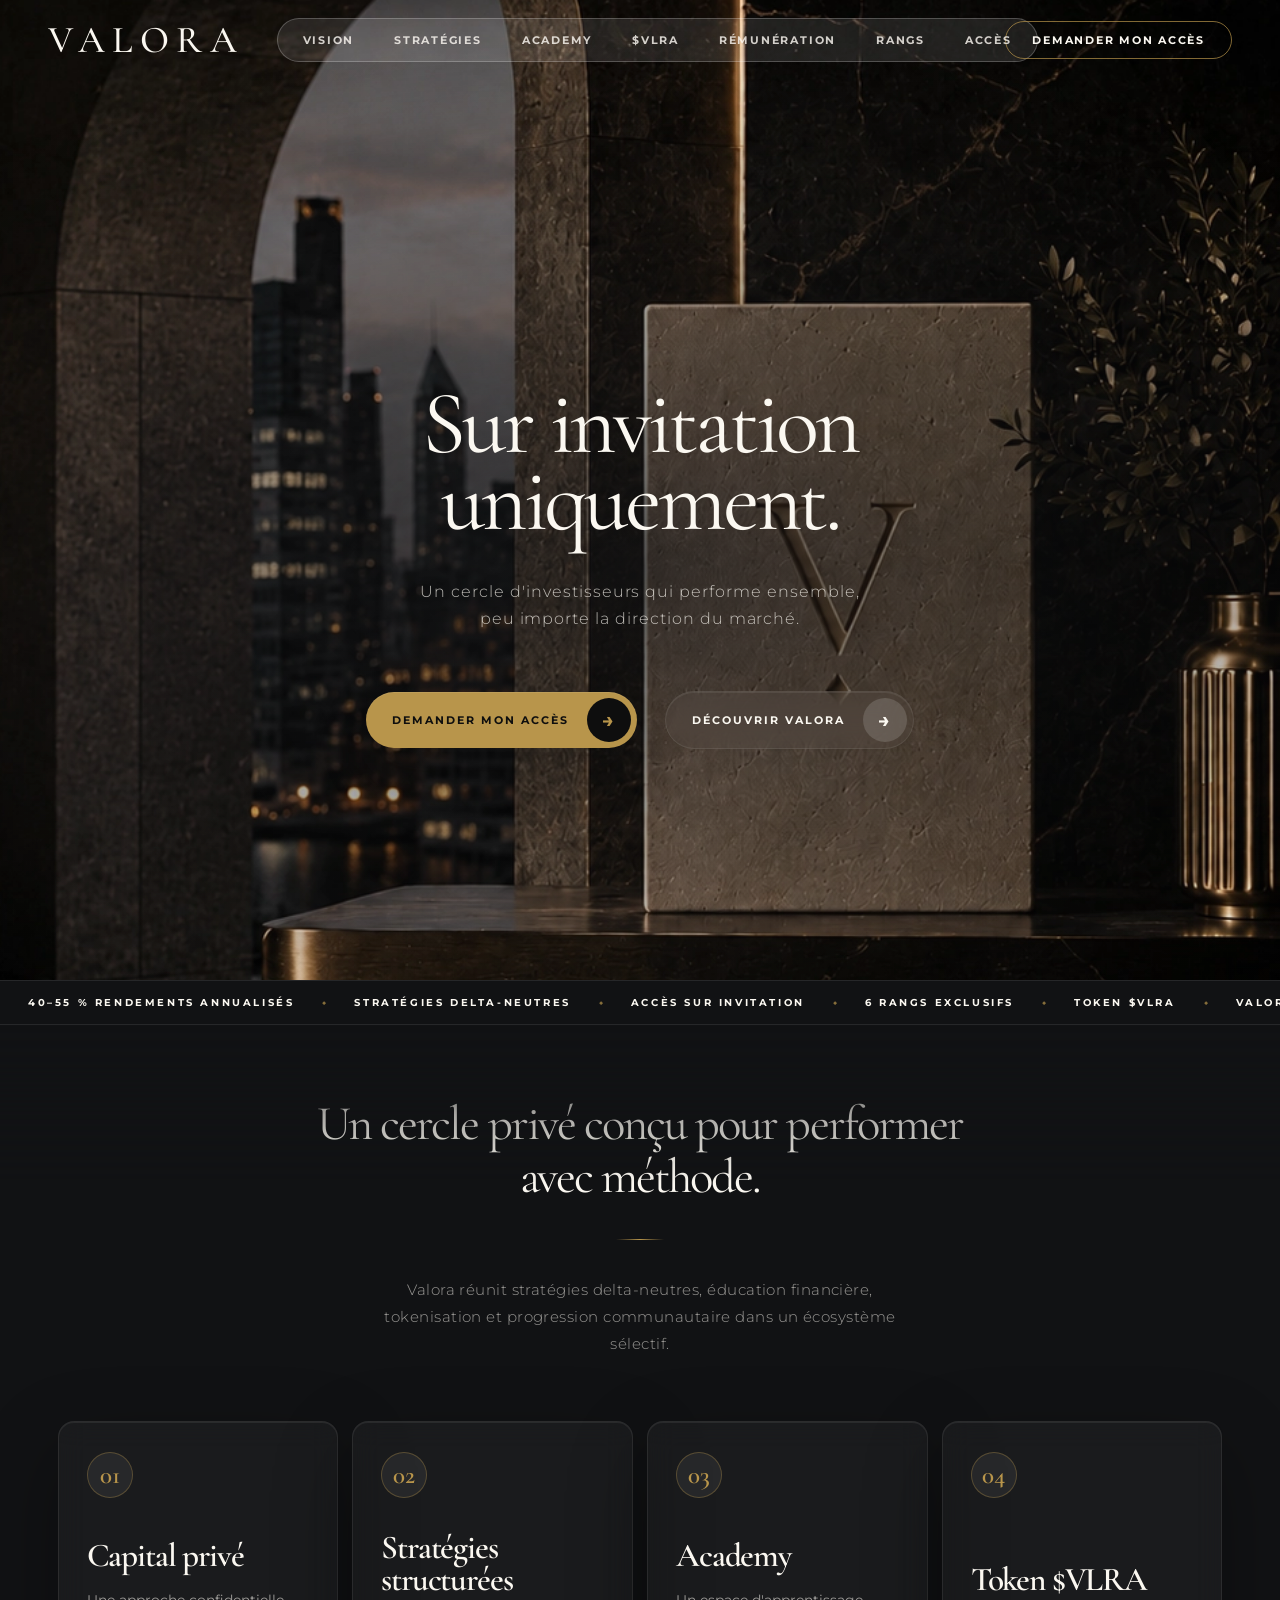
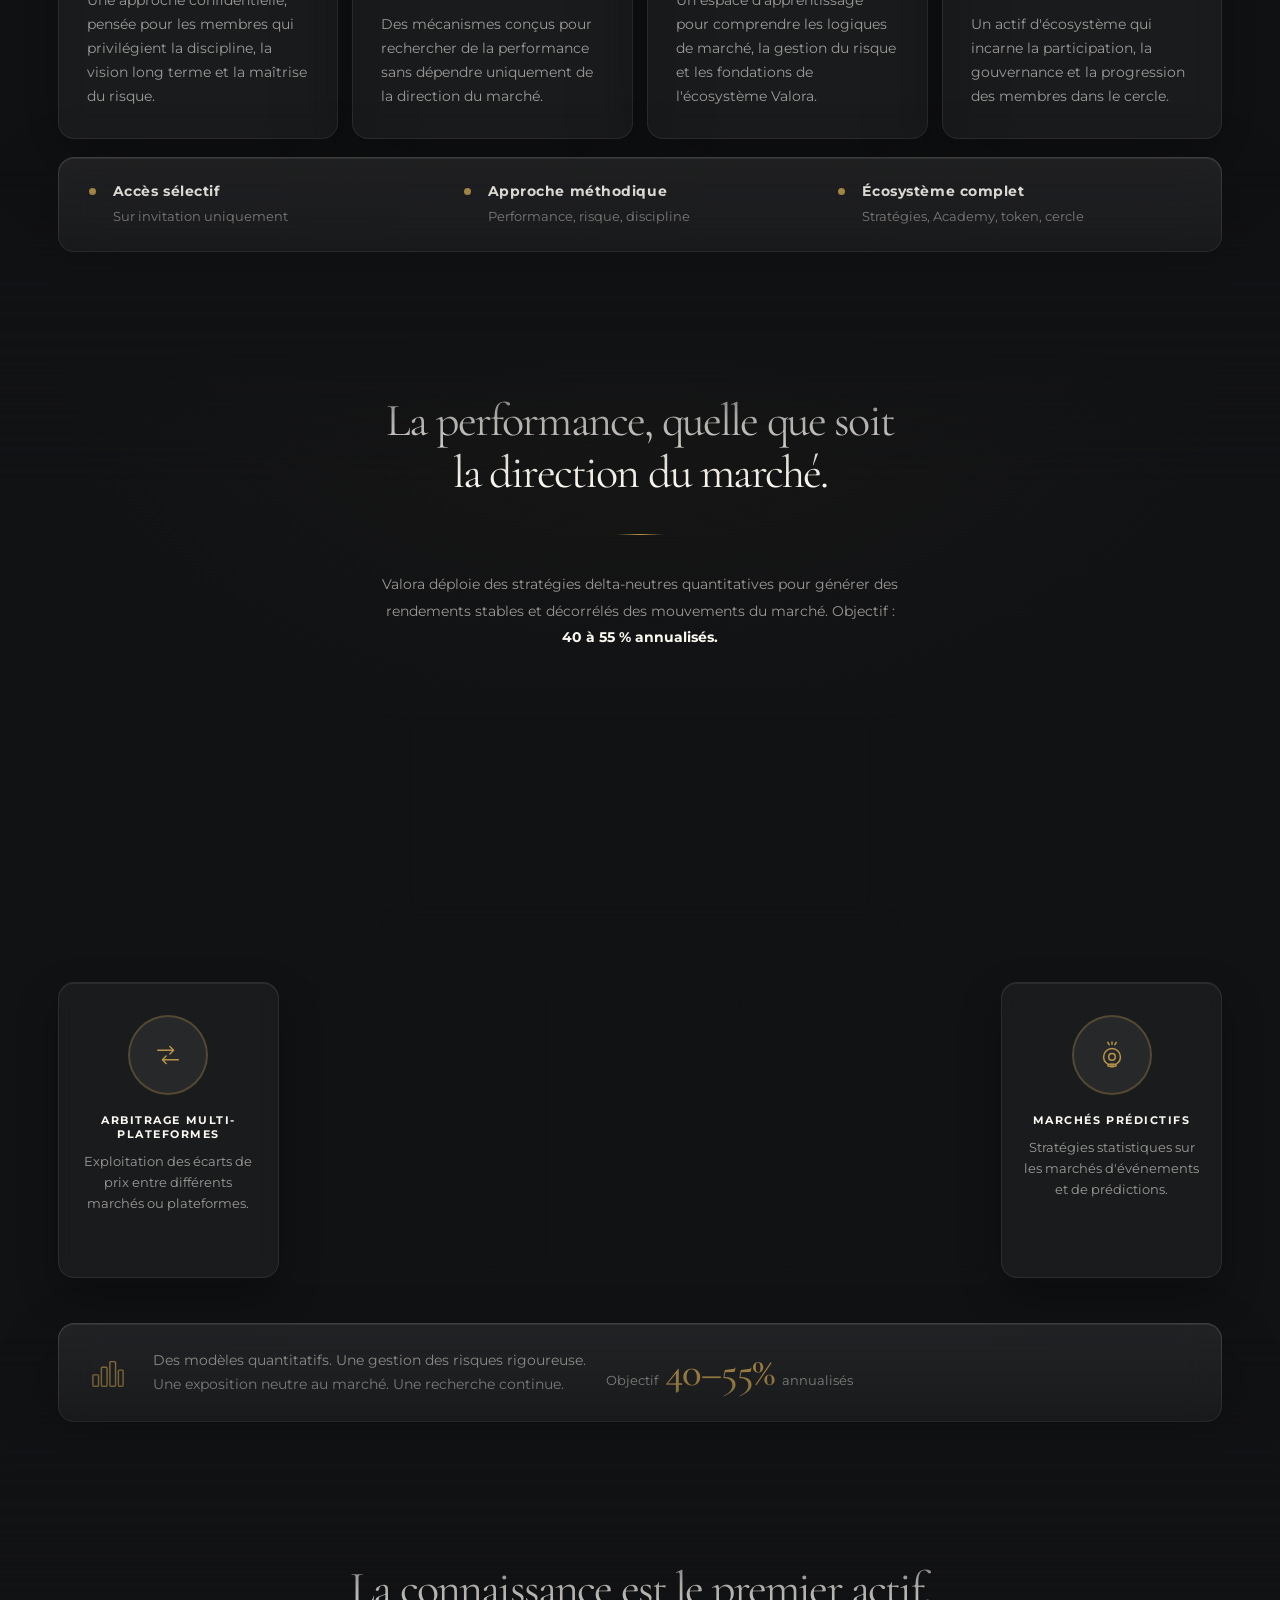
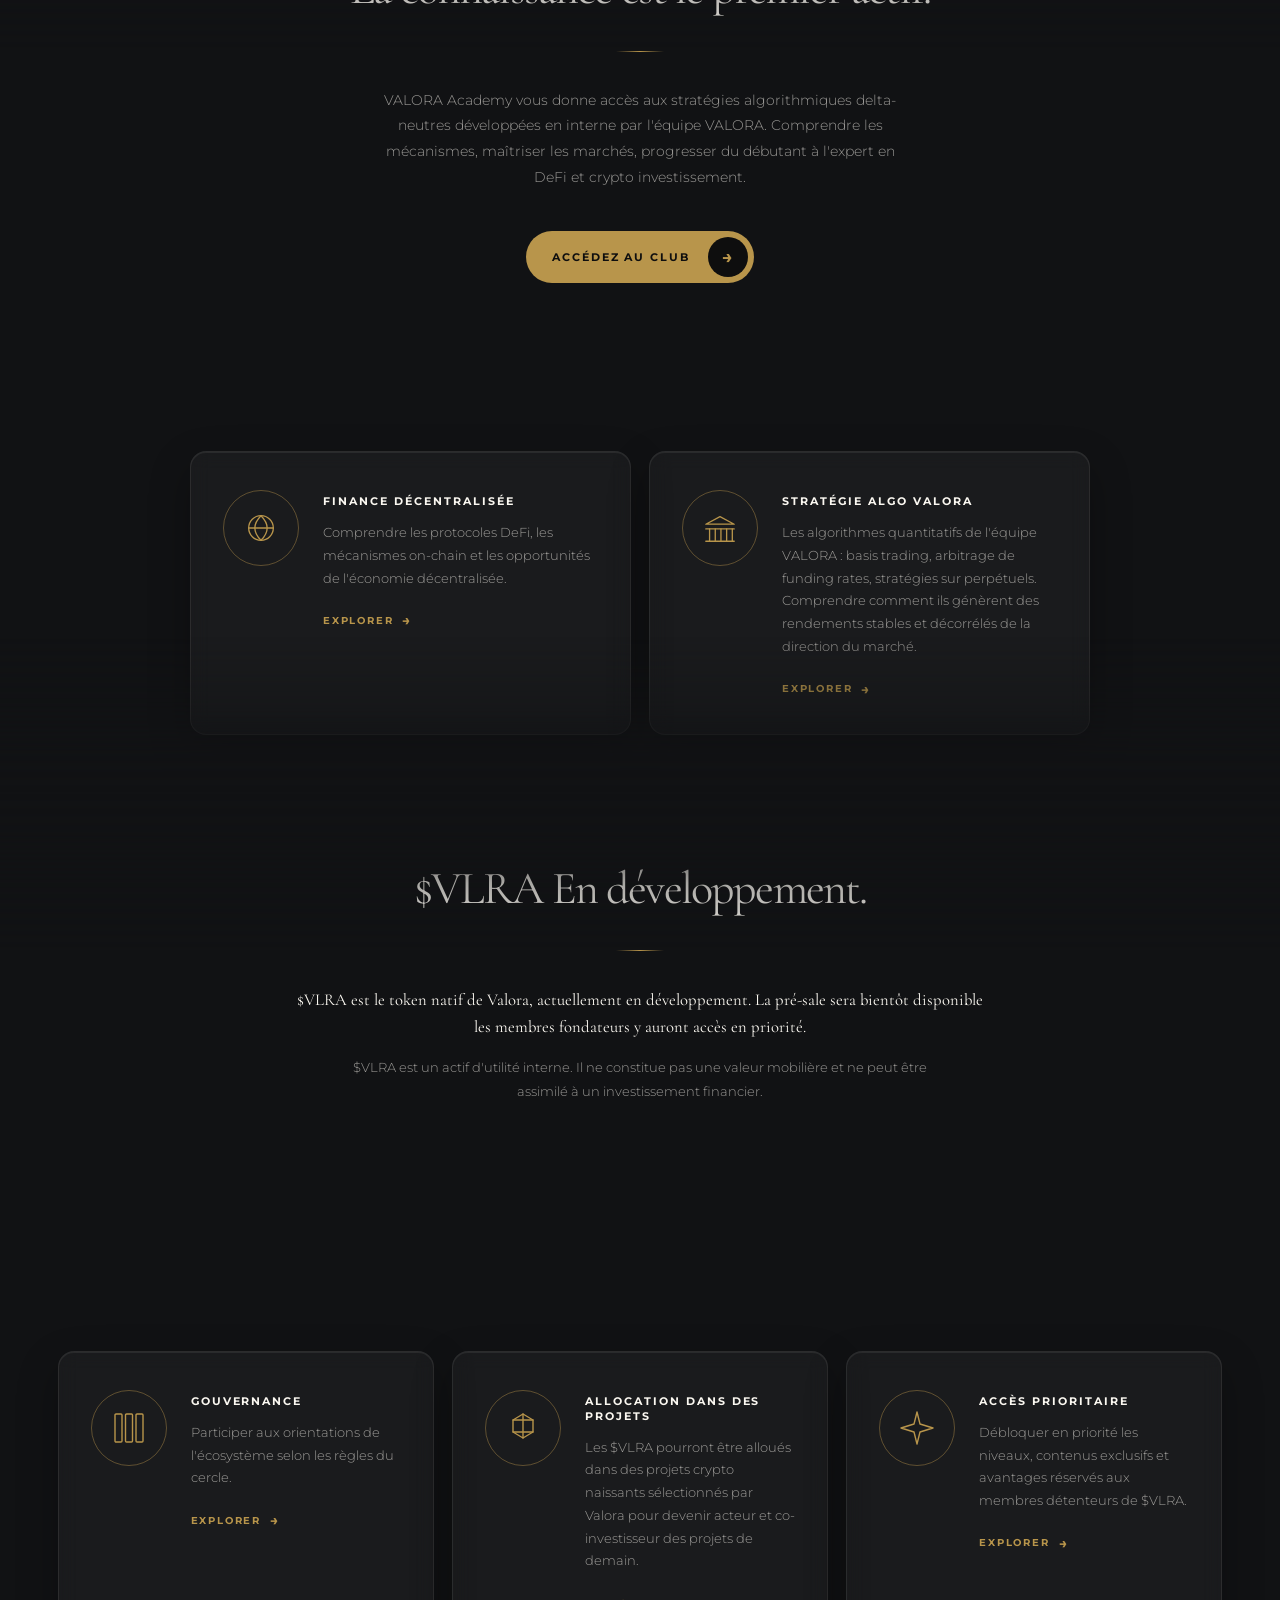
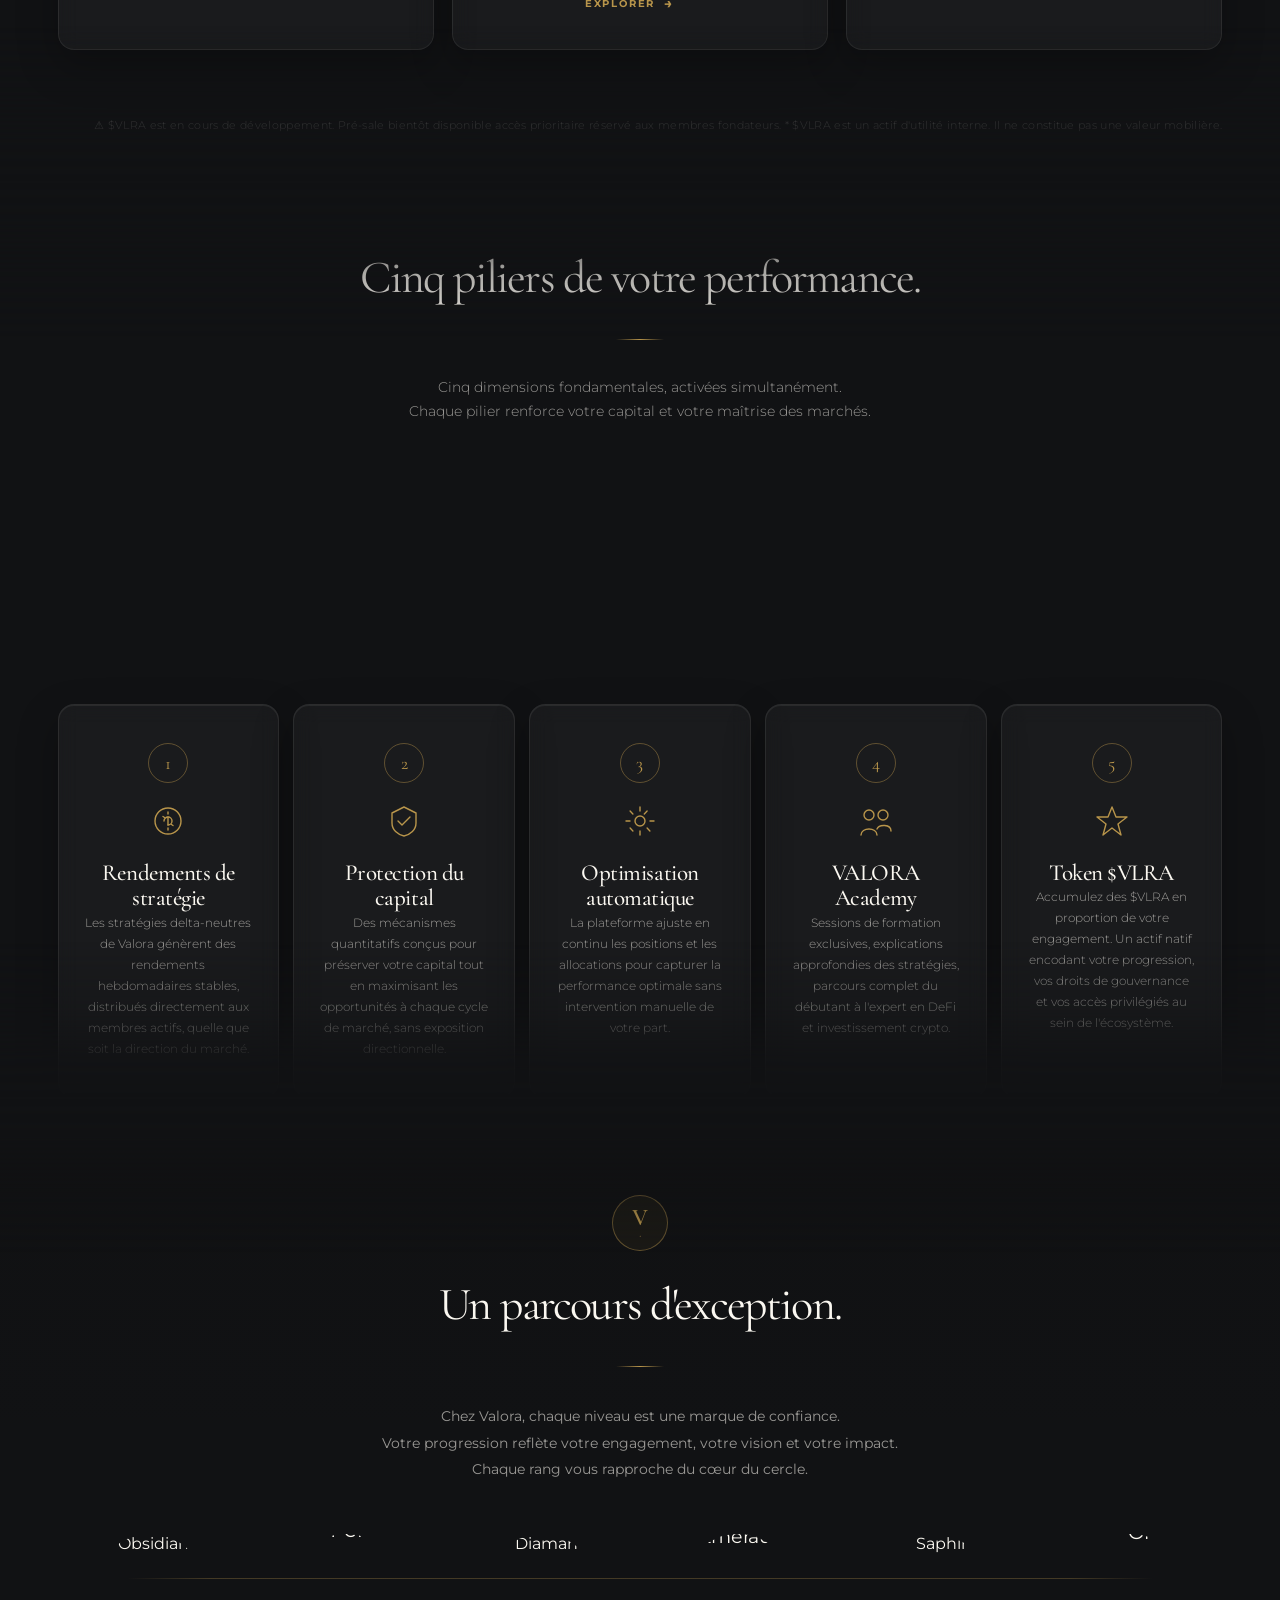
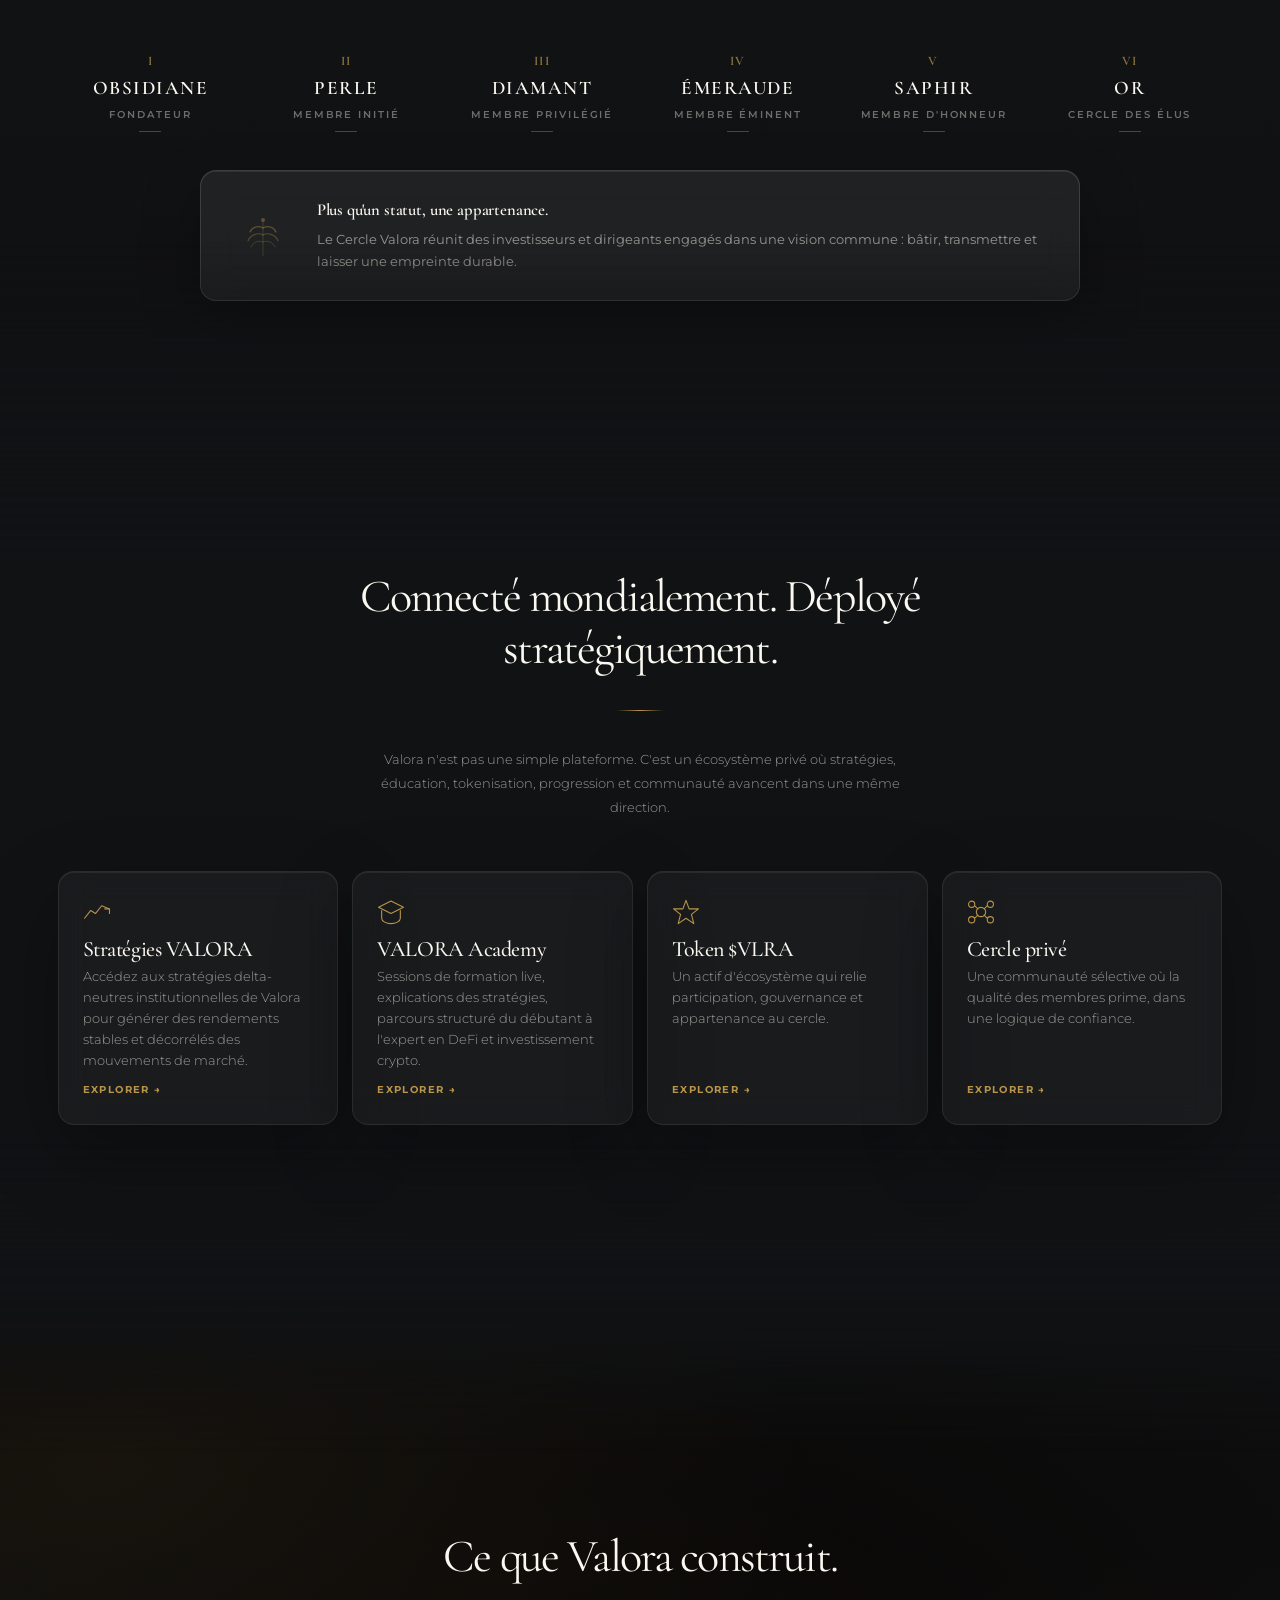
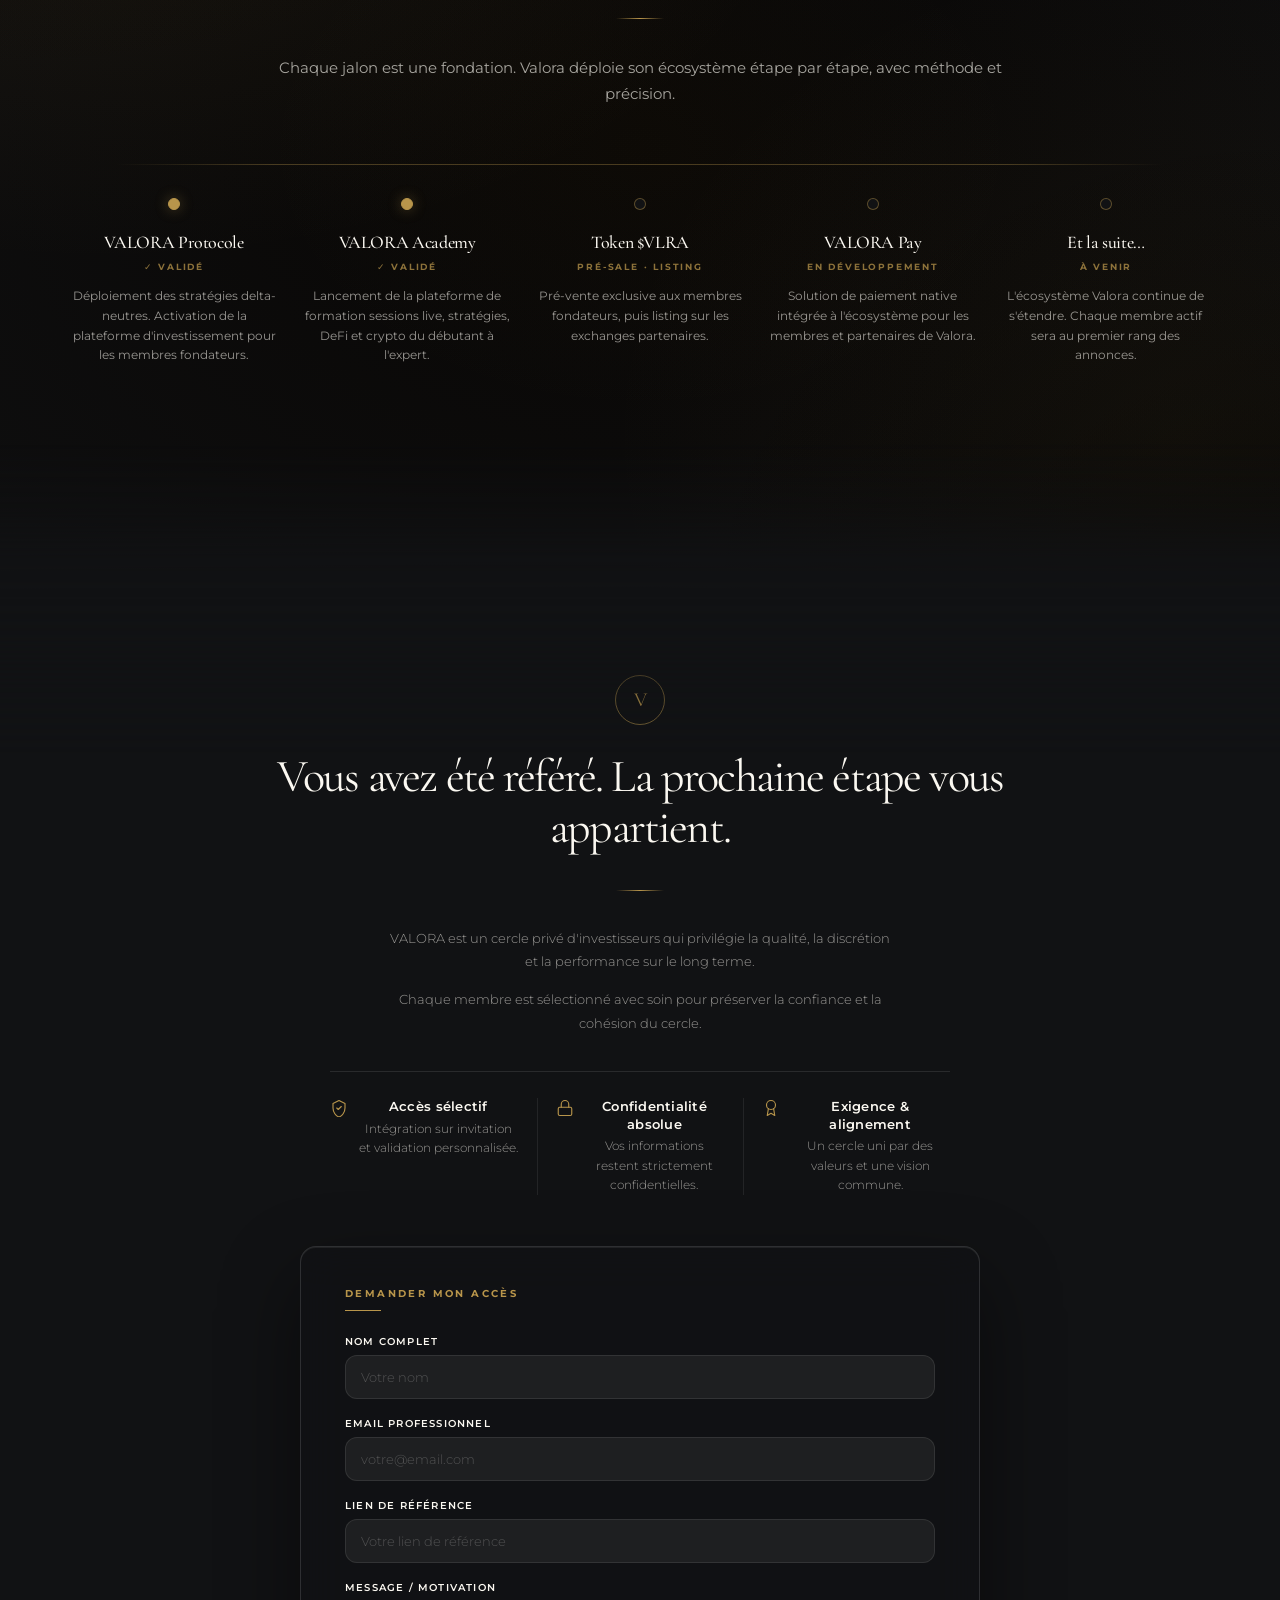
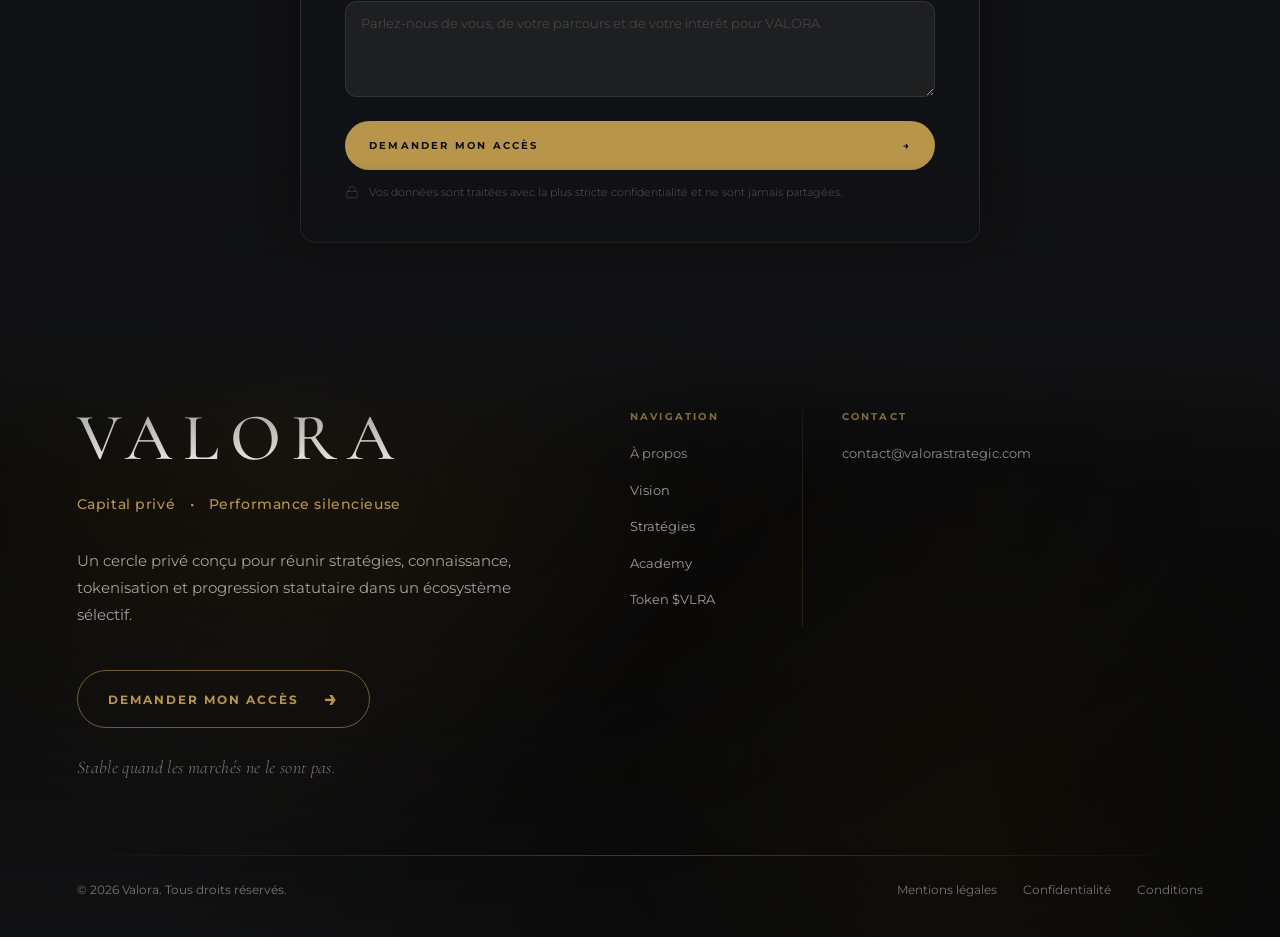
==== index.html @ c750b849 "fix: gems taille uniforme — scale par pierre + clip circulaire - gem-circle : border-radius:50% + ov" ====
<!DOCTYPE html>
<html lang="fr">
<head>
  <meta charset="UTF-8" />
  <meta name="viewport" content="width=device-width, initial-scale=1.0" />
  <title>Valora Capital Privé. Performance Silencieuse.</title>
  <link rel="preconnect" href="https://fonts.googleapis.com" />
  <link rel="preconnect" href="https://fonts.gstatic.com" crossorigin />
  <link href="https://fonts.googleapis.com/css2?family=Cormorant+Garamond:ital,wght@0,300;0,400;0,500;0,600;1,300;1,400;1,500&family=Montserrat:wght@300;400;500;600;700&display=swap" rel="stylesheet" />
  <style>
    :root {
      --hero-bg: url("./Hero.webp");
      --footer-bg: url("./Footer.webp");

      --cream: #f5f0e8;
      --cream-light: #fbf8f1;
      --black: #0e0e0e;
      --ink: #171717;
      --muted: #5f5a52;
      --muted-light: rgba(251, 248, 241, 0.62);
      --muted-soft: rgba(251, 248, 241, 0.44);
      --gold: #b8954b;
      --gold-light: rgba(184, 149, 75, 0.22);
      --gold-border: rgba(184, 149, 75, 0.26);
      --border: rgba(14, 14, 14, 0.12);

      --dark-bg: #111214;
      --dark-surface: rgba(255, 255, 255, 0.045);
      --dark-surface-hover: rgba(255, 255, 255, 0.075);
      --dark-border: rgba(255, 255, 255, 0.09);
      --dark-border-hover: rgba(184, 149, 75, 0.32);
      --dark-text: #fbf8f1;
      --dark-muted: rgba(251, 248, 241, 0.58);
      --dark-muted-soft: rgba(251, 248, 241, 0.36);

      --glass-1-bg:     rgba(255, 255, 255, 0.04);
      --glass-1-border: rgba(255, 255, 255, 0.08);
      --glass-2-bg:     rgba(255, 255, 255, 0.07);
      --glass-2-border: rgba(255, 255, 255, 0.13);
      --glass-3-bg:     rgba(255, 255, 255, 0.11);
      --glass-3-border: rgba(255, 255, 255, 0.18);
      --glass-inset:    inset 0 1px 0 rgba(255, 255, 255, 0.07);

      --radius: 16px;
    }

    * {
      box-sizing: border-box;
    }

    html {
      scroll-behavior: smooth;
    }

    body {
      margin: 0;
      font-family: "Montserrat", system-ui, -apple-system, BlinkMacSystemFont, sans-serif;
      background: var(--dark-bg);
      color: var(--dark-text);
      -webkit-font-smoothing: antialiased;
      -moz-osx-font-smoothing: grayscale;
    }

    h1, h2, h3 {
      font-family: "Cormorant Garamond", "Times New Roman", serif;
    }

    .s-bridge {
      display: none;
    }

    /* Séparateur subtil entre sections claires */
    .valora-overview,
    .valora-delta,
    .valora-academy,
    .valora-token,
    .valora-compensation,
    .valora-ecosystem {
      box-shadow: none;
    }

    .valora-hero {
      position: relative;
      min-height: 100svh;
      overflow: hidden;
      background: var(--dark-bg);
      isolation: isolate;
      --parallax-y: 0px;
    }

    .valora-hero::before {
      content: "";
      position: absolute;
      inset: -15% 0;
      z-index: -2;
      background-image: var(--hero-bg);
      background-size: cover;
      background-position: center right;
      transform: translate3d(0, var(--parallax-y), 0);
      will-change: transform;
    }

    .valora-hero::after {
      content: "";
      position: absolute;
      inset: 0;
      z-index: -1;
      background:
        radial-gradient(ellipse 80% 55% at 50% 58%,
          rgba(17, 18, 20, 0.72) 0%,
          rgba(17, 18, 20, 0.35) 52%,
          transparent 100%
        );
      pointer-events: none;
    }

    /* Header */

    .valora-header {
      height: 80px;
      padding: 0 48px;
      display: grid;
      grid-template-columns: 1fr auto 1fr;
      align-items: center;
      gap: 32px;
      background: rgba(17, 18, 20, 0.88);
      border-bottom: 1px solid rgba(255, 255, 255, 0.07);
      backdrop-filter: blur(24px);
      -webkit-backdrop-filter: blur(24px);
      position: sticky;
      top: 0;
      z-index: 100;
      transition:
        background 0.38s ease,
        border-color 0.38s ease,
        backdrop-filter 0.38s ease;
    }

    .valora-header.nav-transparent {
      background: transparent;
      border-bottom-color: transparent;
      backdrop-filter: none;
      -webkit-backdrop-filter: none;
    }

    .valora-header.nav-transparent .brand-logo {
      color: var(--cream-light);
    }

    .valora-header.nav-transparent .main-nav {
      background: rgba(255, 255, 255, 0.10);
      border-color: rgba(255, 255, 255, 0.22);
    }

    .valora-header.nav-transparent .nav-contact {
      color: var(--cream-light);
      border-color: rgba(184, 149, 75, 0.70);
    }

    .brand-left {
      display: flex;
      align-items: center;
      justify-self: start;
    }

    .brand-logo {
      font-family: "Cormorant Garamond", "Times New Roman", serif;
      font-size: 38px;
      line-height: 1;
      letter-spacing: 0.20em;
      font-weight: 500;
      color: var(--dark-text);
      text-decoration: none;
    }

    .brand-separator {
      width: 1px;
      height: 36px;
      background: rgba(184, 149, 75, 0.38);
    }

    .brand-signature {
      margin: 0;
      color: var(--gold);
      font-size: 13px;
      font-weight: 500;
      letter-spacing: 0.02em;
      white-space: nowrap;
    }

    .brand-signature span {
      margin: 0 7px;
    }

    /* Pill nav with sliding indicator */
    .main-nav {
      position: relative;
      display: flex;
      align-items: center;
      justify-content: center;
      border: 1.5px solid rgba(255, 255, 255, 0.10);
      border-radius: 999px;
      padding: 5px;
      background: rgba(255, 255, 255, 0.06);
    }

    .nav-slider {
      position: absolute;
      top: 5px;
      bottom: 5px;
      border-radius: 999px;
      background: rgba(255, 255, 255, 0.12);
      pointer-events: none;
      opacity: 0;
      z-index: 0;
      transition:
        left 0.30s cubic-bezier(0.22, 0.6, 0.36, 1),
        width 0.30s cubic-bezier(0.22, 0.6, 0.36, 1),
        opacity 0.18s ease;
    }

    .main-nav a {
      position: relative;
      z-index: 1;
      color: rgba(251, 248, 241, 0.82);
      text-decoration: none;
      font-size: 11px;
      font-weight: 700;
      text-transform: uppercase;
      letter-spacing: 0.16em;
      white-space: nowrap;
      padding: 9px 20px;
      border-radius: 999px;
    }

    .main-nav a::after {
      display: none;
    }

    /* Contact CTA pill */
    .nav-contact {
      justify-self: end;
      position: relative;
      display: inline-flex;
      align-items: center;
      color: var(--dark-text);
      text-decoration: none;
      font-size: 11px;
      font-weight: 700;
      text-transform: uppercase;
      letter-spacing: 0.16em;
      white-space: nowrap;
      padding: 11px 26px;
      border-radius: 999px;
      border: 1.5px solid rgba(184, 149, 75, 0.52);
      background: transparent;
      overflow: hidden;
      transition: color 0.26s ease, border-color 0.26s ease;
    }

    .nav-contact::before {
      content: "";
      position: absolute;
      inset: 0;
      border-radius: inherit;
      background: var(--gold);
      transform: scaleX(0);
      transform-origin: left center;
      transition: transform 0.28s cubic-bezier(0.22, 0.6, 0.36, 1);
    }

    .nav-contact::after {
      display: none;
    }

    .nav-contact:hover {
      color: var(--black);
      border-color: var(--gold);
    }

    .nav-contact:hover::before {
      transform: scaleX(1);
    }

    .nav-contact span {
      position: relative;
      z-index: 1;
    }

    /* Hero content */

    .hero-inner {
      min-height: 100svh;
      display: flex;
      flex-direction: column;
      align-items: center;
      justify-content: center;
      text-align: center;
      padding: clamp(100px, 10vw, 140px) 6vw 72px;
    }

    .hero-content {
      width: min(820px, 100%);
      display: flex;
      flex-direction: column;
      align-items: center;
      padding-top: 18px;
    }

    .hero-monogram {
      width: 70px;
      height: 70px;
      margin-bottom: 42px;
      display: grid;
      place-items: center;
      border: 1px solid rgba(184, 149, 75, 0.64);
      border-radius: 50%;
      color: var(--gold);
      font-family: "Cormorant Garamond", "Times New Roman", serif;
      font-size: 44px;
      font-weight: 500;
      line-height: 1;
      position: relative;
    }

    .hero-monogram::after {
      content: "";
      position: absolute;
      bottom: -7px;
      width: 6px;
      height: 6px;
      background: var(--gold);
      transform: rotate(45deg);
    }

    .hero-content h1 {
      margin: 0;
      color: var(--cream-light);
      font-family: "Cormorant Garamond", "Times New Roman", serif;
      font-size: clamp(68px, 7vw, 118px);
      line-height: 0.86;
      font-weight: 400;
      letter-spacing: -0.04em;
    }

    .hero-line {
      width: 78px;
      height: 2px;
      margin: 42px auto 34px;
      background: var(--gold);
    }

    .hero-content p {
      margin: clamp(28px, 3vw, 44px) 0 0;
      color: rgba(251, 248, 241, 0.72);
      font-size: clamp(16px, 1.25vw, 20px);
      line-height: 1.72;
      font-weight: 300;
      letter-spacing: 0.06em;
    }

    .hero-actions {
      display: flex;
      align-items: center;
      justify-content: center;
      gap: 28px;
      margin-top: 58px;
    }

    /* ---- Pill buttons avec cercle flèche (style Halo) ---- */
    .btn-primary,
    .btn-secondary {
      display: inline-flex;
      align-items: center;
      gap: 18px;
      text-decoration: none;
      font-size: 11px;
      font-weight: 700;
      letter-spacing: 0.18em;
      text-transform: uppercase;
      padding: 6px 6px 6px 26px;
      border-radius: 999px;
      border: none;
      white-space: nowrap;
      transition: transform 0.22s ease, background 0.22s ease, box-shadow 0.22s ease;
    }

    .btn-primary {
      background: var(--gold);
      color: var(--black);
      box-shadow: var(--glass-inset), 0 16px 40px rgba(184, 149, 75, 0.22);
    }

    .btn-primary span {
      width: 44px;
      height: 44px;
      background: var(--black);
      color: var(--gold);
      border-radius: 50%;
      display: flex;
      align-items: center;
      justify-content: center;
      font-size: 20px;
      line-height: 1;
      transform: none;
      flex-shrink: 0;
      transition: background 0.22s ease;
    }

    .btn-secondary {
      background: rgba(255, 255, 255, 0.08);
      border: 1px solid var(--glass-1-border);
      color: var(--cream-light);
      backdrop-filter: blur(12px);
      -webkit-backdrop-filter: blur(12px);
      box-shadow: var(--glass-inset);
    }

    .btn-secondary span {
      width: 44px;
      height: 44px;
      background: rgba(255, 255, 255, 0.14);
      color: var(--cream-light);
      border-radius: 50%;
      display: flex;
      align-items: center;
      justify-content: center;
      font-size: 20px;
      line-height: 1;
      transform: none;
      flex-shrink: 0;
      transition: background 0.22s ease;
    }

    .btn-primary:hover {
      background: rgba(184, 149, 75, 0.88);
      transform: translateY(-2px);
      box-shadow: var(--glass-inset), 0 22px 50px rgba(184, 149, 75, 0.28);
    }

    .btn-secondary:hover {
      background: rgba(255, 255, 255, 0.12);
      transform: translateY(-2px);
    }

    .btn-primary:hover span {
      background: rgba(14, 14, 14, 0.90);
    }

    .btn-secondary:hover span {
      background: rgba(255, 255, 255, 0.20);
    }

    /* Responsive */

    @media (max-width: 1100px) {
      .valora-header {
        grid-template-columns: auto auto;
        justify-content: space-between;
        gap: 0;
      }

      .main-nav {
        display: none;
      }

      .nav-contact {
        justify-self: auto;
      }
    }

    @media (max-width: 760px) {
      .valora-header {
        height: 74px;
        padding: 0 22px;
      }

      .brand-logo {
        font-size: 30px;
      }

      .brand-separator,
      .brand-signature,
      .nav-contact {
        display: none;
      }

      .valora-hero::before,
      .valora-hero::after {
        inset: 82px 0 0;
      }

      .valora-hero::before {
        background-image:
          linear-gradient(
            180deg,
            rgba(17, 18, 20, 0.96) 0%,
            rgba(17, 18, 20, 0.82) 55%,
            rgba(17, 18, 20, 0.50) 100%
          ),
          var(--hero-bg);
        background-position: center right;
      }

      .hero-inner {
        min-height: calc(100svh - 82px);
        padding: 52px 24px 44px;
        align-items: flex-start;
      }

      .hero-monogram {
        width: 58px;
        height: 58px;
        margin-bottom: 34px;
        font-size: 36px;
      }

      .hero-content h1 {
        font-size: clamp(62px, 18vw, 84px);
      }

      .hero-content p {
        font-size: 17px;
        letter-spacing: 0.04em;
      }

      .hero-actions {
        flex-direction: column;
        align-items: stretch;
        gap: 14px;
        margin-top: 42px;
      }

      .btn-primary,
      .btn-secondary {
        width: 100%;
        min-width: 0;
        height: 58px;
        font-size: 11px;
      }
    }

    /* ============================================================
       02 VALORA EN UN COUP D'ŒIL
    ============================================================ */

    .valora-overview {
      position: relative;
      min-height: 100svh;
      padding: clamp(44px, 4vw, 62px) clamp(32px, 4.5vw, 72px);
      display: flex;
      align-items: center;
      overflow: hidden;
      background: var(--dark-bg);
      isolation: isolate;
    }

    .valora-overview::before {
      content: "";
      position: absolute;
      inset: 0;
      z-index: -2;
      background-image:
        linear-gradient(
          90deg,
          rgba(17, 18, 20, 0.92) 0%,
          rgba(17, 18, 20, 0.75) 45%,
          rgba(17, 18, 20, 0.40) 100%
        ),
        url("./Valora en un coup d'œil.webp");
      background-size: 100% auto;
      background-position: center center;
      background-repeat: no-repeat;
    }

    .valora-overview::after {
      content: "";
      position: absolute;
      inset: 0;
      z-index: -1;
      background:
        radial-gradient(circle at 18% 12%, rgba(255, 255, 255, 0.03), transparent 32%),
        radial-gradient(circle at 82% 78%, rgba(184, 149, 75, 0.09), transparent 34%);
      pointer-events: none;
    }

    .overview-inner {
      width: min(1420px, 100%);
      margin: 0 auto;
    }

    .overview-heading {
      display: flex;
      flex-direction: column;
      align-items: center;
      text-align: center;
      margin-bottom: clamp(42px, 5vw, 68px);
    }

    .section-kicker {
      display: inline-flex;
      align-items: center;
      gap: 14px;
      margin-bottom: 28px;
      color: var(--gold);
      font-size: 11px;
      font-weight: 600;
      letter-spacing: 0.32em;
      text-transform: uppercase;
    }

    .section-kicker::before {
      content: "";
      width: 52px;
      height: 1px;
      background: var(--gold);
      flex-shrink: 0;
    }

    .overview-heading h2 {
      margin: 0;
      max-width: 720px;
      color: var(--dark-text);
      font-family: "Cormorant Garamond", "Times New Roman", serif;
      font-size: clamp(36px, 3.8vw, 62px);
      line-height: 1.08;
      font-weight: 400;
      letter-spacing: -0.04em;
    }

    .overview-heading p {
      margin: 0 auto;
      max-width: 560px;
      color: var(--dark-muted);
      font-size: clamp(15px, 1.1vw, 18px);
      line-height: 1.8;
      font-weight: 300;
      letter-spacing: 0.03em;
    }

    .overview-grid {
      display: grid;
      grid-template-columns: repeat(4, 1fr);
      gap: 14px;
    }

    .overview-card {
      min-height: 210px;
      padding: 30px 28px;
      border: 1px solid var(--dark-border);
      border-radius: 30px;
      background: var(--dark-surface);
      backdrop-filter: blur(18px);
      box-shadow: 0 28px 80px rgba(0, 0, 0, 0.30);
      display: flex;
      flex-direction: column;
      justify-content: flex-end;
      transition:
        transform 0.28s ease,
        box-shadow 0.28s ease,
        border-color 0.28s ease;
    }

    .overview-card:hover {
      transform: translateY(-8px);
      border-color: rgba(184, 149, 75, 0.42);
      box-shadow: 0 0 0 1px rgba(184, 149, 75, 0.28), 0 34px 90px rgba(0, 0, 0, 0.45);
    }

    .overview-card.featured {
      background:
        linear-gradient(
          180deg,
          rgba(17, 18, 20, 0.35) 0%,
          rgba(17, 18, 20, 0.82) 60%,
          rgba(17, 18, 20, 0.96) 100%
        ),
        url("./Valora en un coup d'œil.webp");
      background-size: cover;
      background-position: center;
      color: var(--cream-light);
      border-color: rgba(184, 149, 75, 0.38);
    }

    .card-index {
      width: 46px;
      height: 46px;
      margin-bottom: auto;
      border-radius: 50%;
      display: grid;
      place-items: center;
      color: var(--gold);
      font-family: "Cormorant Garamond", "Times New Roman", serif;
      font-size: 25px;
      font-weight: 600;
      border: 1px solid rgba(184, 149, 75, 0.34);
      background: rgba(255, 255, 255, 0.06);
    }

    .overview-card.featured .card-index {
      background: rgba(184, 149, 75, 0.12);
    }

    .overview-card h3 {
      margin: 34px 0 0;
      color: inherit;
      font-family: "Cormorant Garamond", "Times New Roman", serif;
      font-size: clamp(31px, 2.6vw, 44px);
      line-height: 0.95;
      font-weight: 600;
      letter-spacing: -0.035em;
    }

    .overview-card p {
      margin: 18px 0 0;
      color: var(--dark-muted);
      font-size: 14px;
      line-height: 1.7;
    }

    .overview-card.featured p {
      color: rgba(251, 248, 241, 0.68);
    }

    .overview-bottom {
      margin-top: 18px;
      padding: 24px 30px;
      display: grid;
      grid-template-columns: repeat(3, 1fr);
      gap: 22px;
      border: 1px solid var(--dark-border);
      border-radius: 28px;
      background: var(--dark-surface);
      backdrop-filter: blur(18px);
      box-shadow: 0 16px 50px rgba(0, 0, 0, 0.25);
    }

    .overview-bottom div {
      position: relative;
      padding-left: 24px;
    }

    .overview-bottom div::before {
      content: "";
      position: absolute;
      left: 0;
      top: 6px;
      width: 7px;
      height: 7px;
      border-radius: 50%;
      background: var(--gold);
    }

    .overview-bottom strong {
      display: block;
      margin-bottom: 6px;
      color: var(--dark-text);
      font-size: 14px;
      font-weight: 700;
      letter-spacing: 0.04em;
    }

    .overview-bottom span {
      color: var(--dark-muted);
      font-size: 13px;
      line-height: 1.5;
    }

    @media (max-width: 1180px) {
      .overview-heading {
        grid-template-columns: 1fr;
        gap: 24px;
      }

      .overview-grid {
        grid-template-columns: repeat(2, 1fr);
      }

      .overview-card {
        min-height: 270px;
      }
    }

    @media (max-width: 760px) {
      .valora-overview {
        min-height: auto;
        padding: 72px 22px;
      }

      .overview-heading h2 {
        font-size: clamp(48px, 15vw, 68px);
      }

      .overview-heading p {
        font-size: 16px;
      }

      .overview-grid,
      .overview-bottom {
        grid-template-columns: 1fr;
      }

      .overview-card {
        min-height: 240px;
        padding: 26px 24px;
        border-radius: var(--radius);
      }

      .overview-bottom {
        padding: 24px;
      }
    }

    /* ============================================================
       03 STRATÉGIES DELTA-NEUTRES
    ============================================================ */

    .valora-delta {
      position: relative;
      padding: clamp(60px, 5.5vw, 88px) clamp(32px, 4.5vw, 72px);
      background: var(--dark-bg);
      isolation: isolate;
    }

    .valora-delta::after {
      content: "";
      position: absolute;
      inset: 0;
      z-index: -1;
      background: radial-gradient(ellipse 70% 50% at 50% 0%, rgba(184, 149, 75, 0.04), transparent 70%);
      pointer-events: none;
    }

    .delta-inner {
      width: min(1280px, 100%);
      margin: 0 auto;
      display: flex;
      flex-direction: column;
      gap: clamp(36px, 3.5vw, 52px);
    }

    /* Kicker line under section-kicker */
    .delta-kicker-line {
      width: 32px;
      height: 2px;
      background: var(--gold);
      margin-top: 12px;
    }

    .delta-top {
      display: flex;
      flex-direction: column;
      align-items: center;
      text-align: center;
      gap: clamp(28px, 3vw, 44px);
    }

    .delta-heading {
      width: 100%;
      max-width: 760px;
      display: flex;
      flex-direction: column;
      align-items: center;
      text-align: center;
    }

    .delta-heading h2 {
      margin: 0;
      color: var(--dark-text);
      font-family: "Cormorant Garamond", "Times New Roman", serif;
      font-size: clamp(32px, 3.6vw, 54px);
      line-height: 1.12;
      font-weight: 400;
      letter-spacing: -0.04em;
    }

    .delta-heading-sep {
      width: 32px;
      height: 2px;
      background: var(--gold);
      margin: 22px 0;
    }

    .delta-heading p {
      max-width: 520px;
      margin: 0 auto;
      color: var(--dark-muted);
      font-size: clamp(14px, 1.05vw, 16.5px);
      line-height: 1.88;
      font-weight: 400;
    }

    .delta-heading p strong {
      color: var(--dark-text);
      font-weight: 700;
    }

    /* Transparency card */
    .delta-transparency-card {
      max-width: 520px;
      width: 100%;
      border: 1px solid var(--glass-2-border);
      border-radius: 20px;
      background: var(--glass-2-bg);
      backdrop-filter: blur(18px);
      -webkit-backdrop-filter: blur(18px);
      box-shadow: var(--glass-inset), 0 24px 60px rgba(0, 0, 0, 0.32);
      padding: clamp(32px, 3vw, 48px) clamp(28px, 2.5vw, 40px);
      text-align: center;
      display: flex;
      flex-direction: column;
      align-items: center;
      gap: 14px;
    }

    .delta-shield {
      color: var(--gold);
      display: flex;
      align-items: center;
      justify-content: center;
    }

    .delta-shield svg {
      width: 46px;
      height: 46px;
    }

    .delta-transparency-card h3 {
      margin: 0;
      color: var(--dark-text);
      font-family: "Cormorant Garamond", serif;
      font-size: clamp(19px, 1.5vw, 23px);
      font-weight: 500;
      letter-spacing: -0.02em;
      line-height: 1.2;
    }

    .delta-transparency-card p {
      margin: 0;
      color: var(--dark-muted);
      font-size: 13.5px;
      line-height: 1.80;
    }

    /* 5 strategy cards */
    .delta-strategies {
      display: grid;
      grid-template-columns: repeat(5, 1fr);
      gap: 14px;
    }

    .strategy-card {
      background: var(--glass-1-bg);
      border: 1px solid var(--glass-1-border);
      border-radius: 18px;
      padding: 32px 18px 28px;
      display: flex;
      flex-direction: column;
      align-items: center;
      text-align: center;
      backdrop-filter: blur(10px);
      -webkit-backdrop-filter: blur(10px);
      box-shadow: var(--glass-inset), 0 16px 40px rgba(0, 0, 0, 0.28);
      transition: transform 0.26s ease, border-color 0.26s ease, box-shadow 0.26s ease;
    }

    .strategy-card:hover {
      transform: translateY(-5px);
      border-color: rgba(184, 149, 75, 0.34);
      box-shadow: var(--glass-inset), 0 0 0 1px rgba(184, 149, 75, 0.28), 0 20px 52px rgba(0, 0, 0, 0.40);
    }

    .strategy-icon-circle {
      width: 80px;
      height: 80px;
      border-radius: 50%;
      background: rgba(255, 255, 255, 0.06);
      border: 2px solid rgba(184, 149, 75, 0.30);
      display: flex;
      align-items: center;
      justify-content: center;
      margin-bottom: 18px;
      flex-shrink: 0;
    }

    .strategy-icon-circle svg {
      width: 30px;
      height: 30px;
      color: var(--gold);
    }

    .strategy-sep {
      width: 20px;
      height: 1px;
      background: rgba(184, 149, 75, 0.38);
      margin-bottom: 14px;
    }

    .strategy-card h4 {
      margin: 0 0 10px;
      color: var(--dark-text);
      font-size: 11px;
      font-weight: 700;
      letter-spacing: 0.14em;
      text-transform: uppercase;
    }

    .strategy-card p {
      margin: 0;
      color: var(--dark-muted);
      font-size: 12.5px;
      line-height: 1.68;
    }

    /* Bottom performance bar */
    .delta-bottom-bar {
      display: grid;
      grid-template-columns: auto auto 1fr auto;
      gap: 20px;
      align-items: center;
      border: 1px solid var(--glass-2-border);
      border-radius: 16px;
      background: var(--glass-2-bg);
      backdrop-filter: blur(18px);
      -webkit-backdrop-filter: blur(18px);
      box-shadow: var(--glass-inset), 0 24px 60px rgba(0, 0, 0, 0.32);
      padding: clamp(20px, 2vw, 28px) clamp(24px, 2.5vw, 36px);
    }

    .delta-bar-icon {
      color: var(--gold);
      opacity: 0.78;
      display: flex;
      align-items: center;
    }

    .delta-bar-icon svg {
      width: 34px;
      height: 34px;
    }

    .delta-bar-sep {
      width: 1px;
      height: 38px;
      background: rgba(184, 149, 75, 0.22);
    }

    .delta-bar-text {
      padding-left: 8px;
      color: var(--dark-muted);
      font-size: 13.5px;
      line-height: 1.72;
      margin: 0;
    }

    .delta-bar-objective {
      display: flex;
      align-items: baseline;
      gap: 7px;
      white-space: nowrap;
    }

    .delta-bar-label {
      color: var(--dark-muted);
      font-size: 13px;
    }

    .delta-bar-value {
      font-family: "Cormorant Garamond", serif;
      font-size: clamp(36px, 3.2vw, 54px);
      font-weight: 500;
      color: var(--gold);
      letter-spacing: -0.03em;
      line-height: 1;
    }

    .delta-bar-suffix {
      color: var(--dark-muted);
      font-size: 13px;
    }

    @media (max-width: 1180px) {
      .delta-top {
        grid-template-columns: 1fr 280px;
      }

      .delta-strategies {
        grid-template-columns: repeat(3, 1fr);
      }
    }

    @media (max-width: 900px) {
      .delta-top {
        grid-template-columns: 1fr;
      }

      .delta-strategies {
        grid-template-columns: repeat(2, 1fr);
      }

      .delta-bottom-bar {
        grid-template-columns: auto auto 1fr;
        row-gap: 14px;
      }

      .delta-bar-objective {
        grid-column: 1 / -1;
      }
    }

    @media (max-width: 820px) {
      .valora-delta {
        padding: 64px 22px;
      }

      .delta-heading h2 {
        font-size: clamp(44px, 13vw, 62px);
      }

      .delta-strategies {
        grid-template-columns: 1fr 1fr;
        gap: 12px;
      }

      .delta-bottom-bar {
        grid-template-columns: 1fr;
        text-align: center;
        gap: 16px;
      }

      .delta-bar-sep { display: none; }
      .delta-bar-icon { justify-content: center; }
      .delta-bar-objective { justify-content: center; }
    }

    /* ============================================================
       04 VALORA ACADEMY
    ============================================================ */

    .valora-academy {
      position: relative;
      background: var(--dark-bg);
      overflow: hidden;
      isolation: isolate;
    }

    .valora-academy::before {
      content: "";
      position: absolute;
      inset: 0;
      z-index: -2;
      background-image:
        linear-gradient(
          90deg,
          rgba(17, 18, 20, 0.95) 0%,
          rgba(17, 18, 20, 0.82) 36%,
          rgba(17, 18, 20, 0.45) 60%,
          rgba(17, 18, 20, 0.08) 82%
        ),
        url("./Valora Academy.webp");
      background-size: cover;
      background-position: center right;
      background-repeat: no-repeat;
    }

    .valora-academy::after {
      content: "";
      position: absolute;
      inset: 0;
      z-index: -1;
      background:
        linear-gradient(180deg,
          transparent 55%,
          rgba(17, 18, 20, 0.75) 78%,
          rgba(17, 18, 20, 0.97) 100%
        );
      pointer-events: none;
    }

    /* Hero area */
    .academy-hero {
      position: relative;
      min-height: 62vh;
      padding: clamp(56px, 5.5vw, 86px) clamp(32px, 4.5vw, 72px);
      display: flex;
      align-items: flex-start;
    }

    .academy-hero-inner {
      width: min(760px, 90%);
      margin: 0 auto;
      display: flex;
      flex-direction: column;
      align-items: center;
      text-align: center;
      position: relative;
      z-index: 1;
    }

    .academy-monogram {
      width: 68px;
      height: 68px;
      border-radius: 50%;
      border: 1px solid rgba(184, 149, 75, 0.60);
      display: grid;
      place-items: center;
      color: var(--gold);
      font-family: "Cormorant Garamond", "Times New Roman", serif;
      font-size: 36px;
      font-weight: 400;
      line-height: 1;
      margin-bottom: 36px;
      position: relative;
      flex-shrink: 0;
    }

    .academy-monogram::after {
      content: "";
      position: absolute;
      bottom: -7px;
      width: 6px;
      height: 6px;
      background: var(--gold);
      transform: rotate(45deg);
    }

    .academy-hero-inner h2 {
      margin: 0;
      color: var(--dark-text);
      font-family: "Cormorant Garamond", "Times New Roman", serif;
      font-size: clamp(26px, 2.8vw, 44px);
      line-height: 1.08;
      font-weight: 400;
      letter-spacing: -0.04em;
      white-space: nowrap;
    }

    .academy-hero-sep {
      width: 44px;
      height: 2px;
      background: var(--gold);
      margin: 28px 0 24px;
      flex-shrink: 0;
    }

    .academy-hero-inner p {
      margin: 0;
      color: var(--dark-muted);
      font-size: clamp(14px, 1.1vw, 17px);
      line-height: 1.84;
      font-weight: 300;
      max-width: 520px;
    }

    .academy-hero-cta {
      display: inline-flex;
      align-items: center;
      gap: 18px;
      margin-top: 40px;
      padding: 6px 6px 6px 26px;
      background: var(--gold);
      color: var(--black);
      text-decoration: none;
      font-size: 11px;
      font-weight: 700;
      letter-spacing: 0.18em;
      text-transform: uppercase;
      flex-shrink: 0;
      transition: transform 0.22s ease, background 0.22s ease;
    }

    .academy-hero-cta:hover {
      transform: translateY(-2px);
      background: rgba(184, 149, 75, 0.85);
    }

    .academy-hero-cta span {
      width: 40px;
      height: 40px;
      background: var(--black);
      color: var(--gold);
      border-radius: 50%;
      display: flex;
      align-items: center;
      justify-content: center;
      font-size: 18px;
      line-height: 1;
      flex-shrink: 0;
    }

    /* 3-card module row */
    .academy-cards-row {
      padding: 0 clamp(32px, 4.5vw, 72px) clamp(48px, 4.5vw, 68px);
    }

    .academy-cards-inner {
      width: min(900px, 100%);
      margin: 0 auto;
      display: grid;
      grid-template-columns: repeat(2, 1fr);
      gap: 18px;
    }

    .academy-module-card {
      background: var(--glass-1-bg);
      border: 1px solid var(--glass-1-border);
      border-radius: 4px;
      padding: clamp(28px, 3vw, 44px) clamp(24px, 2.5vw, 38px);
      display: flex;
      align-items: flex-start;
      gap: 24px;
      backdrop-filter: blur(10px);
      -webkit-backdrop-filter: blur(10px);
      box-shadow: var(--glass-inset), 0 16px 40px rgba(0, 0, 0, 0.28);
      transition: border-color 0.26s ease, box-shadow 0.26s ease;
    }

    .academy-module-card:hover {
      border-color: rgba(184, 149, 75, 0.34);
      box-shadow: var(--glass-inset), 0 0 0 1px rgba(184, 149, 75, 0.28), 0 20px 52px rgba(0, 0, 0, 0.40);
    }

    .module-icon-wrap {
      width: 76px;
      height: 76px;
      border-radius: 50%;
      border: 1.5px solid rgba(184, 149, 75, 0.44);
      display: grid;
      place-items: center;
      color: var(--gold);
      flex-shrink: 0;
    }

    .module-icon-wrap svg {
      width: 36px;
      height: 36px;
    }

    .module-body {
      flex: 1;
      display: flex;
      flex-direction: column;
      padding-top: 4px;
    }

    .module-body h4 {
      margin: 0 0 12px;
      color: var(--dark-text);
      font-size: 11px;
      font-weight: 700;
      letter-spacing: 0.18em;
      text-transform: uppercase;
      line-height: 1.35;
    }

    .module-body-sep {
      width: 28px;
      height: 2px;
      background: var(--gold);
      margin-bottom: 18px;
      flex-shrink: 0;
    }

    .module-body p {
      margin: 0;
      color: var(--dark-muted);
      font-size: clamp(13px, 1vw, 14.5px);
      line-height: 1.75;
      font-weight: 300;
    }

    .module-explore {
      display: inline-flex;
      align-items: center;
      gap: 9px;
      margin-top: 24px;
      color: var(--gold);
      text-decoration: none;
      font-size: 10px;
      font-weight: 700;
      letter-spacing: 0.18em;
      text-transform: uppercase;
      transition: gap 0.22s ease;
    }

    .module-explore:hover {
      gap: 15px;
    }

    .module-explore span {
      font-size: 14px;
      line-height: 1;
    }

    @media (max-width: 1100px) {
      .academy-hero-inner {
        width: min(640px, 72%);
      }
    }

    @media (max-width: 820px) {
      .academy-hero {
        min-height: auto;
        padding: 60px 22px;
      }

      .academy-hero-inner {
        width: 100%;
      }

      .academy-hero-inner h2 {
        font-size: clamp(58px, 16vw, 82px);
      }

      .academy-hero::before {
        background-image:
          linear-gradient(
            180deg,
            rgba(17, 18, 20, 0.97) 0%,
            rgba(17, 18, 20, 0.92) 55%,
            rgba(17, 18, 20, 0.76) 100%
          ),
          url("./Valora Academy.webp");
        background-position: center center;
      }

      .academy-cards-row {
        padding: 0 22px 56px;
      }

      .academy-cards-inner {
        grid-template-columns: 1fr;
        gap: 14px;
      }
    }

    /* ============================================================
       05 TOKEN $VLRA
    ============================================================ */

    .valora-token {
      position: relative;
      background: var(--dark-bg);
      overflow: hidden;
      isolation: isolate;
    }

    .valora-token::before {
      content: "";
      position: absolute;
      inset: 0;
      z-index: -2;
      background-image:
        linear-gradient(90deg,
          rgba(17, 18, 20, 0.95) 0%,
          rgba(17, 18, 20, 0.82) 36%,
          rgba(17, 18, 20, 0.40) 60%,
          rgba(17, 18, 20, 0.06) 82%
        ),
        url("./Token $VLRA.webp");
      background-size: cover;
      background-position: center right;
      background-repeat: no-repeat;
    }

    .valora-token::after {
      content: "";
      position: absolute;
      inset: 0;
      z-index: -1;
      background: linear-gradient(180deg,
        transparent 55%,
        rgba(17, 18, 20, 0.75) 78%,
        rgba(17, 18, 20, 0.97) 100%
      );
      pointer-events: none;
    }

    .token-hero {
      position: relative;
      min-height: 62vh;
      padding: clamp(56px, 5.5vw, 86px) clamp(32px, 4.5vw, 72px);
      display: flex;
      align-items: flex-start;
    }

    .token-hero-inner {
      width: min(760px, 90%);
      margin: 0 auto;
      display: flex;
      flex-direction: column;
      align-items: center;
      text-align: center;
      position: relative;
      z-index: 1;
    }

    .token-monogram {
      width: 68px;
      height: 68px;
      border-radius: 50%;
      border: 1px solid rgba(184, 149, 75, 0.60);
      display: grid;
      place-items: center;
      color: var(--gold);
      font-family: "Cormorant Garamond", serif;
      font-size: 36px;
      font-weight: 400;
      line-height: 1;
      margin-bottom: 36px;
      position: relative;
      flex-shrink: 0;
    }

    .token-monogram::after {
      content: "";
      position: absolute;
      bottom: -7px;
      width: 6px;
      height: 6px;
      background: var(--gold);
      transform: rotate(45deg);
    }

    .token-hero-inner h2 {
      margin: 0;
      color: var(--dark-text);
      font-family: "Cormorant Garamond", serif;
      font-size: clamp(40px, 4.2vw, 68px);
      line-height: 1.08;
      font-weight: 400;
      letter-spacing: -0.04em;
    }

    .token-hero-sep {
      width: 44px;
      height: 2px;
      background: var(--gold);
      margin: 28px 0 24px;
      flex-shrink: 0;
    }

    .token-hero-lead {
      margin: 0 auto;
      color: var(--dark-text);
      font-family: "Cormorant Garamond", serif;
      font-size: clamp(16px, 1.3vw, 20px);
      line-height: 1.6;
      font-weight: 400;
      max-width: 700px;
      text-align: center;
    }

    .token-hero-body {
      margin: 16px auto 0;
      color: var(--dark-muted);
      font-size: clamp(13px, 1vw, 15px);
      line-height: 1.84;
      font-weight: 300;
      max-width: 580px;
      text-align: center;
    }

    .token-orbit {
      position: absolute;
      inset: 0;
      pointer-events: none;
      z-index: 0;
    }

    .token-orbit svg {
      width: 100%;
      height: 100%;
    }

    .token-cards-row {
      padding: 0 clamp(32px, 4.5vw, 72px) clamp(48px, 4.5vw, 68px);
    }

    .token-cards-inner {
      width: min(1420px, 100%);
      margin: 0 auto;
      display: grid;
      grid-template-columns: repeat(3, 1fr);
      gap: 18px;
    }

    .token-disclaimer {
      text-align: right;
      padding: 0 clamp(32px, 4.5vw, 72px) clamp(32px, 3vw, 48px);
      color: var(--dark-muted);
      font-size: 11px;
      font-weight: 300;
      letter-spacing: 0.03em;
      opacity: 0.72;
    }

    @media (max-width: 820px) {
      .token-hero {
        min-height: auto;
        padding: 72px 22px;
      }

      .token-hero-inner {
        width: 100%;
      }

      .token-orbit {
        display: none;
      }

      .token-cards-row {
        padding: 0 22px 56px;
      }

      .token-cards-inner {
        grid-template-columns: 1fr;
      }

      .token-disclaimer {
        padding: 0 22px 36px;
        text-align: left;
      }
    }

    /* ============================================================
       06 PLAN DE RÉMUNÉRATION
    ============================================================ */

    .valora-compensation {
      position: relative;
      background: var(--dark-bg);
      overflow: hidden;
      isolation: isolate;
    }

    .valora-compensation::before {
      content: "";
      position: absolute;
      inset: 0;
      z-index: -2;
      background-image:
        linear-gradient(90deg,
          rgba(17, 18, 20, 0.95) 0%,
          rgba(17, 18, 20, 0.88) 28%,
          rgba(17, 18, 20, 0.55) 52%,
          rgba(17, 18, 20, 0.08) 72%
        ),
        url("./Plan de rémunération.webp");
      background-size: cover;
      background-position: center right;
      background-repeat: no-repeat;
    }

    .valora-compensation::after {
      content: "";
      position: absolute;
      inset: 0;
      z-index: -1;
      background: linear-gradient(180deg,
        transparent 48%,
        rgba(17, 18, 20, 0.60) 72%,
        rgba(17, 18, 20, 0.95) 100%
      );
      pointer-events: none;
    }

    .comp-hero {
      position: relative;
      min-height: 58vh;
      padding: clamp(56px, 5.5vw, 86px) clamp(32px, 4.5vw, 72px);
      display: flex;
      align-items: flex-start;
    }

    .comp-hero-inner {
      width: min(760px, 90%);
      margin: 0 auto;
      display: flex;
      flex-direction: column;
      align-items: center;
      text-align: center;
      position: relative;
      z-index: 1;
    }

    .comp-monogram {
      width: 68px;
      height: 68px;
      border-radius: 50%;
      border: 1px solid rgba(184, 149, 75, 0.60);
      display: grid;
      place-items: center;
      color: var(--gold);
      font-family: "Cormorant Garamond", serif;
      font-size: 36px;
      font-weight: 400;
      line-height: 1;
      margin-bottom: 36px;
      position: relative;
      flex-shrink: 0;
    }

    .comp-monogram::after {
      content: "";
      position: absolute;
      bottom: -7px;
      width: 6px;
      height: 6px;
      background: var(--gold);
      transform: rotate(45deg);
    }

    .comp-hero-inner h2 {
      margin: 0;
      color: var(--dark-text);
      font-family: "Cormorant Garamond", serif;
      font-size: clamp(26px, 2.9vw, 46px);
      line-height: 1.08;
      font-weight: 400;
      letter-spacing: -0.04em;
      white-space: nowrap;
    }

    .comp-hero-sep {
      width: 44px;
      height: 2px;
      background: var(--gold);
      margin: 28px 0 24px;
      flex-shrink: 0;
    }

    .comp-hero-inner p {
      margin: 0 auto;
      color: var(--dark-muted);
      font-size: clamp(14px, 1.1vw, 17px);
      line-height: 1.7;
      font-weight: 300;
      max-width: 720px;
      text-align: center;
    }

    .comp-steps-row {
      padding: 0 clamp(32px, 4.5vw, 72px);
    }

    .comp-steps-inner {
      width: min(1420px, 100%);
      margin: 0 auto;
      display: grid;
      grid-template-columns: repeat(5, 1fr);
      align-items: stretch;
      gap: 14px;
    }

    .comp-step-card {
      background: var(--glass-1-bg);
      border: 1px solid var(--glass-1-border);
      border-radius: 4px;
      padding: clamp(28px, 3vw, 44px) clamp(20px, 2vw, 32px);
      display: flex;
      flex-direction: column;
      align-items: center;
      text-align: center;
      backdrop-filter: blur(10px);
      -webkit-backdrop-filter: blur(10px);
      box-shadow: var(--glass-inset), 0 16px 40px rgba(0, 0, 0, 0.28);
      transition: border-color 0.26s ease, box-shadow 0.26s ease;
    }

    .comp-step-card:hover {
      border-color: rgba(184, 149, 75, 0.32);
      box-shadow: var(--glass-inset), 0 0 0 1px rgba(184, 149, 75, 0.28), 0 20px 56px rgba(0, 0, 0, 0.40);
    }

    .comp-step-num {
      width: 40px;
      height: 40px;
      border-radius: 50%;
      border: 1px solid rgba(184, 149, 75, 0.44);
      display: grid;
      place-items: center;
      color: var(--gold);
      font-family: "Cormorant Garamond", serif;
      font-size: 18px;
      font-weight: 400;
      margin-bottom: 20px;
      flex-shrink: 0;
    }

    .comp-step-icon {
      color: var(--gold);
      margin-bottom: 22px;
      display: grid;
      place-items: center;
    }

    .comp-step-icon svg {
      width: 36px;
      height: 36px;
    }

    .comp-step-card h4 {
      margin: 0;
      color: var(--dark-text);
      font-family: "Cormorant Garamond", serif;
      font-size: clamp(20px, 1.8vw, 26px);
      font-weight: 500;
      letter-spacing: -0.02em;
      line-height: 1.1;
    }

    .comp-step-sep {
      width: 28px;
      height: 2px;
      background: var(--gold);
      margin: 14px auto 16px;
      flex-shrink: 0;
    }

    .comp-step-card p {
      margin: 0;
      color: var(--dark-muted);
      font-size: clamp(12px, 0.9vw, 13.5px);
      line-height: 1.75;
      font-weight: 300;
    }

    .comp-arrow {
      display: flex;
      align-items: center;
      justify-content: center;
      color: var(--gold);
      font-size: 16px;
      padding: 0 12px;
      flex-shrink: 0;
    }

    .comp-bottom-bar {
      margin: clamp(22px, 2.5vw, 36px) clamp(32px, 4.5vw, 72px) clamp(48px, 4.5vw, 68px);
      border: 1px solid var(--glass-2-border);
      background: var(--glass-2-bg);
      backdrop-filter: blur(18px);
      -webkit-backdrop-filter: blur(18px);
      box-shadow: var(--glass-inset), 0 24px 60px rgba(0, 0, 0, 0.32);
      padding: 22px 40px;
      text-align: center;
    }

    .comp-bottom-bar strong {
      display: block;
      margin-bottom: 7px;
      color: var(--gold);
      font-size: 11px;
      font-weight: 700;
      letter-spacing: 0.18em;
      text-transform: uppercase;
    }

    .comp-bottom-bar span {
      color: var(--dark-text);
      font-size: clamp(13px, 1vw, 15px);
      font-weight: 300;
    }

    @media (max-width: 820px) {
      .comp-hero {
        min-height: auto;
        padding: 72px 22px;
      }

      .comp-hero-inner {
        width: 100%;
      }

      .comp-steps-row {
        padding: 0 22px;
      }

      .comp-steps-inner {
        grid-template-columns: 1fr;
        gap: 14px;
      }

      .comp-arrow {
        transform: rotate(90deg);
        padding: 4px 0;
      }

      .comp-bottom-bar {
        margin: 22px 22px 56px;
        padding: 18px 24px;
      }
    }

    /* ============================================================
       07 RANGS / PIERRES PRÉCIEUSES  (section sombre)
    ============================================================ */

    .valora-ranks {
      position: relative;
      min-height: 100svh;
      padding: clamp(44px, 4vw, 62px) clamp(32px, 4.5vw, 72px);
      display: flex;
      align-items: center;
      overflow: hidden;
      background: var(--dark-bg);
      color: var(--cream-light);
      isolation: isolate;
    }

    .valora-ranks::before {
      content: "";
      position: absolute;
      inset: 0;
      z-index: -2;
      background-image:
        radial-gradient(ellipse 80% 90% at 50% 50%,
          rgba(14, 14, 14, 0.18) 0%,
          rgba(14, 14, 14, 0.52) 58%,
          rgba(14, 14, 14, 0.88) 100%
        ),
        url("./Rangs : pierres précieuses.webp");
      background-size: cover;
      background-position: center center;
      background-repeat: no-repeat;
    }

    .valora-ranks::after {
      content: "";
      position: absolute;
      inset: 0;
      z-index: -1;
      background:
        linear-gradient(180deg,
          rgba(14, 14, 14, 0.68) 0%,
          rgba(14, 14, 14, 0.10) 18%,
          transparent 42%,
          transparent 58%,
          rgba(14, 14, 14, 0.14) 80%,
          rgba(14, 14, 14, 0.72) 100%
        );
      pointer-events: none;
    }

    .ranks-inner {
      width: min(1180px, 100%);
      margin: 0 auto;
      display: flex;
      flex-direction: column;
      align-items: center;
      text-align: center;
    }

    /* V medallion */
    .ranks-medallion {
      width: 56px;
      height: 56px;
      border-radius: 50%;
      border: 1px solid rgba(184, 149, 75, 0.48);
      background: rgba(184, 149, 75, 0.06);
      display: flex;
      flex-direction: column;
      align-items: center;
      justify-content: center;
      margin-bottom: 28px;
      gap: 1px;
    }

    .ranks-medallion-v {
      color: var(--gold);
      font-family: "Cormorant Garamond", serif;
      font-size: 24px;
      font-weight: 600;
      line-height: 1;
      letter-spacing: 0.04em;
    }

    .ranks-medallion-dot {
      color: var(--gold);
      font-size: 10px;
      line-height: 1;
      opacity: 0.72;
    }

    /* Heading block */
    .ranks-heading {
      display: flex;
      flex-direction: column;
      align-items: center;
      margin-bottom: clamp(36px, 4vw, 56px);
    }

    .ranks-heading h2 {
      margin: 0;
      color: var(--cream-light);
      font-family: "Cormorant Garamond", "Times New Roman", serif;
      font-size: clamp(50px, 5.2vw, 84px);
      line-height: 1.0;
      font-weight: 500;
      letter-spacing: -0.04em;
    }

    .ranks-separator {
      width: 40px;
      height: 1px;
      background: linear-gradient(90deg, transparent, var(--gold), transparent);
      margin-bottom: 24px;
    }

    .ranks-heading p {
      margin: 0;
      max-width: 640px;
      color: rgba(251, 248, 241, 0.58);
      font-size: clamp(14px, 1.05vw, 17px);
      line-height: 1.9;
      font-weight: 400;
    }

    /* Gem timeline */
    .ranks-gems {
      position: relative;
      display: flex;
      align-items: flex-start;
      justify-content: center;
      gap: clamp(12px, 2.8vw, 44px);
      width: 100%;
      margin-bottom: clamp(24px, 3vw, 38px);
    }

    .ranks-gems::before {
      content: "";
      position: absolute;
      top: 44px;
      left: 6%;
      right: 6%;
      height: 1px;
      background: linear-gradient(
        90deg,
        transparent 0%,
        rgba(184, 149, 75, 0.30) 8%,
        rgba(184, 149, 75, 0.30) 92%,
        transparent 100%
      );
      z-index: 0;
    }

    .rank-gem-item {
      display: flex;
      flex-direction: column;
      align-items: center;
      gap: 11px;
      flex: 1;
      max-width: 160px;
      position: relative;
      z-index: 1;
    }

    .gem-circle {
      width: 110px;
      height: 110px;
      position: relative;
      flex-shrink: 0;
      background: transparent;
      border-radius: 50%;
      overflow: hidden;
      transition: transform 0.32s ease, filter 0.32s ease;
    }

    .gem-circle::before {
      content: none;
    }

    .gem-circle::after {
      content: none;
    }

    .rank-gem-item:hover .gem-circle {
      transform: translateY(-6px);
      filter: drop-shadow(0 8px 28px rgba(184, 149, 75, 0.40));
    }

    /* Gem images — fond transparent natif */
    .gem-circle img {
      width: 100%;
      height: 100%;
      object-fit: contain;
      display: block;
      border-radius: 0;
    }

    /* Uniformisation taille — gems plus petites dans leur canvas */
    .rank-perle .gem-circle img   { transform: scale(1.30); transform-origin: center; }
    .rank-or .gem-circle img      { transform: scale(1.24); transform-origin: center; }
    .rank-emeraude .gem-circle img { transform: scale(1.16); transform-origin: center; }

    /* Gem text */
    .rank-roman {
      color: rgba(184, 149, 75, 0.78);
      font-family: "Cormorant Garamond", serif;
      font-size: 13px;
      font-weight: 600;
      letter-spacing: 0.12em;
      line-height: 1;
    }

    .rank-gem-name {
      margin: 0;
      color: var(--cream-light);
      font-family: "Cormorant Garamond", "Times New Roman", serif;
      font-size: clamp(16px, 1.5vw, 22px);
      line-height: 1;
      font-weight: 600;
      letter-spacing: 0.08em;
      text-transform: uppercase;
    }

    .rank-gem-title {
      color: rgba(251, 248, 241, 0.40);
      font-size: 9.5px;
      font-weight: 600;
      letter-spacing: 0.20em;
      text-transform: uppercase;
    }

    .rank-gem-bar {
      width: 22px;
      height: 1px;
      background: rgba(184, 149, 75, 0.40);
    }

    /* Bottom card */
    .ranks-cta {
      width: 100%;
      max-width: 880px;
      border: 1px solid var(--glass-2-border);
      border-radius: 16px;
      background: var(--glass-2-bg);
      backdrop-filter: blur(18px);
      -webkit-backdrop-filter: blur(18px);
      box-shadow: var(--glass-inset), 0 24px 60px rgba(0, 0, 0, 0.32);
      padding: clamp(22px, 2.2vw, 32px) clamp(24px, 2.8vw, 40px);
      display: flex;
      align-items: center;
      gap: 28px;
      text-align: left;
    }

    .ranks-cta-icon {
      flex-shrink: 0;
      width: 52px;
      height: 52px;
      opacity: 0.68;
    }

    .ranks-cta-icon svg {
      width: 52px;
      height: 52px;
    }

    .ranks-cta strong {
      display: block;
      margin-bottom: 8px;
      color: var(--cream-light);
      font-family: "Cormorant Garamond", serif;
      font-size: clamp(16px, 1.3vw, 20px);
      font-weight: 600;
      letter-spacing: -0.01em;
    }

    .ranks-cta p {
      margin: 0;
      color: rgba(251, 248, 241, 0.55);
      font-size: 13px;
      line-height: 1.70;
    }

    @media (max-width: 1100px) {
      .ranks-gems {
        flex-wrap: wrap;
        gap: 28px 20px;
      }

      .rank-gem-item {
        min-width: 120px;
        flex: 0 1 calc(33% - 20px);
      }

      .ranks-gems::before {
        display: none;
      }
    }

    @media (max-width: 820px) {
      .valora-ranks {
        min-height: auto;
        padding: 72px 22px;
      }

      .ranks-heading h2 {
        font-size: clamp(44px, 14vw, 68px);
      }

      .ranks-heading p {
        font-size: 15px;
      }

      .ranks-gems {
        gap: 24px 16px;
      }

      .rank-gem-item {
        flex: 0 1 calc(50% - 16px);
      }

      .gem-circle {
        width: 74px;
        height: 74px;
      }

      .ranks-gems::before {
        display: none;
      }

      .ranks-cta {
        flex-direction: column;
        text-align: center;
        gap: 18px;
        padding: 24px;
      }
    }

    /* ============================================================
       08 ÉCOSYSTÈME VALORA
    ============================================================ */

    .valora-ecosystem {
      position: relative;
      background: var(--dark-bg);
      overflow: hidden;
      isolation: isolate;
      min-height: 100svh;
      display: flex;
      align-items: center;
    }

    .valora-ecosystem::before {
      content: "";
      position: absolute;
      inset: 0;
      z-index: -2;
      background-image:
        linear-gradient(90deg,
          rgba(17, 18, 20, 0.95) 0%,
          rgba(17, 18, 20, 0.88) 28%,
          rgba(17, 18, 20, 0.55) 52%,
          rgba(17, 18, 20, 0.10) 72%
        ),
        url("./Écosystème Valora.webp");
      background-size: cover;
      background-position: center center;
      background-repeat: no-repeat;
    }

    .eco-inner {
      width: min(1400px, 100%);
      margin: 0 auto;
      padding: clamp(72px, 6vw, 96px) clamp(32px, 4.5vw, 72px);
    }

    .eco-split {
      display: flex;
      flex-direction: column;
      align-items: center;
      gap: clamp(36px, 4vw, 56px);
    }

    .eco-left {
      display: flex;
      flex-direction: column;
      align-items: center;
      text-align: center;
    }

    .eco-left h2 {
      margin: 0;
      font-family: "Cormorant Garamond", "Times New Roman", serif;
      font-size: clamp(34px, 3.6vw, 58px);
      line-height: 1.08;
      font-weight: 400;
      letter-spacing: -0.04em;
      color: var(--dark-text);
    }

    .eco-left-sep {
      width: 52px;
      height: 1.5px;
      background: var(--gold);
      margin-bottom: 22px;
      flex-shrink: 0;
    }

    .eco-left p {
      margin: 0;
      color: var(--dark-muted);
      font-size: clamp(13px, 1vw, 15px);
      line-height: 1.85;
      font-weight: 300;
      max-width: 520px;
      margin-left: auto;
      margin-right: auto;
    }

    .eco-card-grid {
      display: grid;
      grid-template-columns: repeat(4, 1fr);
      gap: 14px;
      width: 100%;
    }

    .eco-card {
      position: relative;
      background: var(--dark-surface);
      border: 1px solid var(--dark-border);
      border-radius: 4px;
      padding: 26px 24px 28px;
      backdrop-filter: blur(16px);
      -webkit-backdrop-filter: blur(16px);
      display: flex;
      flex-direction: column;
      gap: 12px;
      min-height: 188px;
      transition: border-color 0.24s ease, transform 0.24s ease;
    }

    .eco-card:hover {
      border-color: rgba(184, 149, 75, 0.42);
      transform: translateY(-3px);
      box-shadow: 0 0 0 1px rgba(184, 149, 75, 0.22), 0 16px 40px rgba(0, 0, 0, 0.40);
    }

    .eco-card-icon {
      color: var(--gold);
      flex-shrink: 0;
    }

    .eco-card h4 {
      margin: 0 0 6px;
      font-family: "Cormorant Garamond", "Times New Roman", serif;
      font-size: 22px;
      font-weight: 500;
      color: var(--dark-text);
      letter-spacing: -0.02em;
      line-height: 1;
    }

    .eco-card p {
      margin: 0;
      font-size: 12.5px;
      line-height: 1.68;
      color: var(--dark-muted);
      font-weight: 300;
    }

    .eco-card-link {
      margin-top: auto;
      font-size: 10px;
      font-weight: 700;
      letter-spacing: 0.14em;
      text-transform: uppercase;
      color: var(--gold);
      text-decoration: none;
    }

    @media (max-width: 960px) {
      .eco-split { grid-template-columns: 1fr; gap: 40px; }
      .eco-left p { max-width: 100%; }
    }

    @media (max-width: 600px) {
      .eco-card-grid { grid-template-columns: 1fr; }
      .eco-inner { padding: 64px 22px; }
    }

    /* ============================================================
       09 FEUILLE DE ROUTE  (section sombre)
    ============================================================ */

    .valora-roadmap {
      position: relative;
      min-height: 100svh;
      padding: clamp(44px, 4vw, 62px) clamp(32px, 4.5vw, 72px);
      display: flex;
      align-items: center;
      overflow: hidden;
      background: var(--dark-bg);
      color: var(--cream-light);
      isolation: isolate;
    }

    .valora-roadmap::before {
      content: "";
      position: absolute;
      inset: 0;
      z-index: -2;
      background:
        radial-gradient(ellipse 80% 60% at 0% 0%,  rgba(10, 8, 5, 1), transparent 70%),
        radial-gradient(ellipse 70% 80% at 100% 100%, rgba(6, 5, 3, 1), transparent 65%),
        radial-gradient(ellipse 100% 100% at 50% 50%, rgba(8, 6, 4, 1), transparent);
    }

    .valora-roadmap::after {
      content: "";
      position: absolute;
      inset: 0;
      z-index: -1;
      background:
        radial-gradient(ellipse 55% 45% at 8% 18%,  rgba(184, 149, 75, 0.07), transparent),
        radial-gradient(ellipse 45% 55% at 92% 82%, rgba(184, 149, 75, 0.05), transparent),
        radial-gradient(ellipse 30% 30% at 50% 50%, rgba(184, 149, 75, 0.03), transparent);
      pointer-events: none;
    }

    .roadmap-heading-accent {
      display: block;
      width: 48px;
      height: 1.5px;
      background: linear-gradient(90deg, var(--gold), transparent);
      margin-bottom: 20px;
    }

    .roadmap-inner {
      width: min(1420px, 100%);
      margin: 0 auto;
    }

    .roadmap-heading {
      display: flex;
      flex-direction: column;
      align-items: center;
      text-align: center;
      margin-bottom: clamp(40px, 4.5vw, 58px);
    }

    .roadmap-heading h2 {
      margin: 0;
      max-width: none;
      color: var(--cream-light);
      font-family: "Cormorant Garamond", "Times New Roman", serif;
      font-size: clamp(28px, 3vw, 50px);
      line-height: 1.08;
      font-weight: 500;
      letter-spacing: -0.05em;
      white-space: nowrap;
    }

    .roadmap-heading p {
      margin: 0 auto;
      max-width: 740px;
      color: rgba(251, 248, 241, 0.64);
      font-size: clamp(15px, 1.15vw, 18px);
      line-height: 1.7;
      font-weight: 400;
    }

    .roadmap-timeline {
      position: relative;
      display: grid;
      grid-template-columns: repeat(5, 1fr);
      gap: 10px;
    }

    .roadmap-timeline::before {
      content: "";
      position: absolute;
      left: 6%;
      right: 6%;
      top: 44px;
      height: 1px;
      background: linear-gradient(
        90deg,
        transparent,
        rgba(184, 149, 75, 0.32) 12%,
        rgba(184, 149, 75, 0.32) 88%,
        transparent
      );
    }

    .roadmap-step {
      position: relative;
      min-height: 0;
      padding: 22px 18px 26px;
      border-radius: 6px;
      border: 1px solid rgba(184, 149, 75, 0.2);
      background: linear-gradient(
        180deg,
        rgba(255, 255, 255, 0.055),
        rgba(255, 255, 255, 0.018)
      );
      backdrop-filter: blur(10px);
      box-shadow:
        0 16px 48px rgba(0, 0, 0, 0.22),
        inset 0 1px 0 rgba(255, 255, 255, 0.04);
      display: flex;
      flex-direction: column;
      overflow: hidden;
      transition:
        transform 0.26s ease,
        border-color 0.26s ease,
        box-shadow 0.26s ease;
    }

    .roadmap-step::before {
      display: none;
    }

    .roadmap-step:hover {
      transform: translateY(-5px);
      border-color: rgba(184, 149, 75, 0.42);
      box-shadow:
        0 28px 72px rgba(0, 0, 0, 0.3),
        0 0 32px rgba(184, 149, 75, 0.10);
    }

    .roadmap-step.active {
      border-color: rgba(184, 149, 75, 0.42);
      background: linear-gradient(
        180deg,
        rgba(184, 149, 75, 0.1),
        rgba(255, 255, 255, 0.02)
      );
    }

    .step-marker {
      position: relative;
      z-index: 1;
      width: 28px;
      height: 28px;
      margin-bottom: 18px;
      border-radius: 50%;
      display: grid;
      place-items: center;
      border: 1px solid rgba(184, 149, 75, 0.5);
      background: rgba(14, 14, 14, 0.85);
    }

    .step-marker span {
      color: var(--gold);
      font-family: "Montserrat", sans-serif;
      font-size: 10px;
      line-height: 1;
      font-weight: 700;
      letter-spacing: 0.04em;
    }

    .step-content {
      position: relative;
      z-index: 1;
    }

    .step-date {
      display: block;
      margin-bottom: 14px;
      color: var(--gold);
      font-size: 10px;
      font-weight: 700;
      letter-spacing: 0.24em;
      text-transform: uppercase;
    }

    .step-content h3 {
      margin: 0;
      color: var(--cream-light);
      font-family: "Cormorant Garamond", "Times New Roman", serif;
      font-size: clamp(18px, 1.6vw, 26px);
      line-height: 1.1;
      font-weight: 500;
      letter-spacing: -0.03em;
    }

    .step-content p {
      margin: 10px 0 0;
      color: rgba(251, 248, 241, 0.55);
      font-size: 12px;
      line-height: 1.6;
    }

    .roadmap-footer {
      margin-top: 18px;
      padding: 22px 30px;
      display: grid;
      grid-template-columns: repeat(3, 1fr);
      gap: 0;
      border: 1px solid rgba(184, 149, 75, 0.18);
      border-radius: 4px;
      background: rgba(255, 255, 255, 0.03);
    }

    .roadmap-footer div {
      position: relative;
      padding: 0 28px;
      border-right: 1px solid rgba(184, 149, 75, 0.14);
    }

    .roadmap-footer div:first-child {
      padding-left: 0;
    }

    .roadmap-footer div:last-child {
      border-right: none;
    }

    .roadmap-footer strong {
      display: block;
      margin-bottom: 5px;
      color: var(--cream-light);
      font-size: 13px;
      font-weight: 600;
      letter-spacing: 0.03em;
    }

    .roadmap-footer span {
      color: rgba(251, 248, 241, 0.52);
      font-size: 12px;
      line-height: 1.55;
    }

    @media (max-width: 1240px) {
      .roadmap-heading {
        grid-template-columns: 1fr;
        gap: 28px;
      }

      .roadmap-timeline {
        grid-template-columns: repeat(3, 1fr);
      }

      .roadmap-timeline::before {
        display: none;
      }

      .roadmap-step {
        min-height: 220px;
      }
    }

    @media (max-width: 820px) {
      .valora-roadmap {
        min-height: auto;
        padding: 72px 22px;
      }

      .roadmap-heading h2 {
        font-size: clamp(48px, 15vw, 72px);
      }

      .roadmap-heading p {
        font-size: 16px;
      }

      .roadmap-timeline,
      .roadmap-footer {
        grid-template-columns: 1fr;
      }

      .roadmap-footer div {
        border-right: none;
        border-bottom: 1px solid rgba(184, 149, 75, 0.14);
        padding: 16px 0;
      }

      .roadmap-footer div:last-child {
        border-bottom: none;
      }

      .roadmap-step {
        min-height: 180px;
        border-radius: 6px;
      }

      .step-marker {
        width: 28px;
        height: 28px;
        margin-bottom: 22px;
      }

      .step-marker span {
        font-size: 9px;
      }

      .roadmap-footer {
        padding: 24px;
      }
    }

    /* ============================================================
       10 CTA FINAL + FORMULAIRE D'ACCÈS
    ============================================================ */
    .valora-access {
      position: relative;
      min-height: 100svh;
      display: flex;
      align-items: center;
      overflow: hidden;
      background: var(--dark-bg);
      isolation: isolate;
    }

    .valora-access::before {
      content: "";
      position: absolute;
      inset: 0;
      z-index: -2;
      background-image: url("./Rejoindre Valora.webp");
      background-size: cover;
      background-position: center center;
      background-repeat: no-repeat;
    }

    .valora-access::after {
      content: "";
      position: absolute;
      inset: 0;
      z-index: -1;
      background: rgba(17, 18, 20, 0.72);
      pointer-events: none;
    }

    .access-inner {
      width: min(1300px, 100%);
      margin: 0 auto;
      padding: clamp(72px, 6vw, 100px) clamp(32px, 4.5vw, 72px);
    }

    .access-grid {
      display: flex;
      flex-direction: column;
      align-items: center;
      gap: clamp(40px, 4vw, 64px);
    }

    /* --- Content centré --- */
    .access-content {
      display: flex;
      flex-direction: column;
      align-items: center;
      text-align: center;
      max-width: none;
      width: 100%;
    }

    .access-monogram-badge {
      width: 50px;
      height: 50px;
      border-radius: 50%;
      border: 1px solid rgba(184, 149, 75, 0.6);
      display: flex;
      align-items: center;
      justify-content: center;
      margin-bottom: 26px;
      font-family: "Cormorant Garamond", "Times New Roman", serif;
      font-size: 20px;
      font-weight: 400;
      color: var(--gold);
      flex-shrink: 0;
    }

    .access-content h2 {
      font-family: "Cormorant Garamond", "Times New Roman", serif;
      font-size: clamp(22px, 2.4vw, 40px);
      font-weight: 400;
      line-height: 1.12;
      letter-spacing: -0.03em;
      color: var(--dark-text);
      margin: 0;
      white-space: nowrap;
    }

    .access-line {
      width: 52px;
      height: 1.5px;
      background: var(--gold);
      margin-bottom: 24px;
      flex-shrink: 0;
    }

    .access-content-text {
      display: flex;
      flex-direction: column;
      gap: 14px;
      margin-bottom: 36px;
      max-width: 500px;
      text-align: center;
    }

    .access-content-text p {
      margin: 0;
      font-size: clamp(13px, 1vw, 15px);
      line-height: 1.82;
      color: var(--dark-muted);
      font-weight: 300;
    }

    .access-trust {
      display: grid;
      grid-template-columns: repeat(3, 1fr);
      padding-top: 26px;
      border-top: 1px solid rgba(255, 255, 255, 0.10);
      width: 100%;
      max-width: 620px;
    }

    .access-trust-item {
      display: flex;
      align-items: flex-start;
      gap: 10px;
      padding-right: 18px;
    }

    .access-trust-item + .access-trust-item {
      padding-left: 18px;
      border-left: 1px solid rgba(255, 255, 255, 0.08);
    }

    .access-trust-item:last-child {
      padding-right: 0;
    }

    .access-trust-icon {
      flex-shrink: 0;
      color: var(--gold);
      margin-top: 1px;
    }

    .access-trust-label {
      display: flex;
      flex-direction: column;
      gap: 3px;
    }

    .access-trust-label strong {
      font-size: clamp(13px, 1.05vw, 15.5px);
      font-weight: 600;
      letter-spacing: 0.02em;
      color: var(--dark-text);
      line-height: 1.3;
    }

    .access-trust-label span {
      font-size: clamp(12px, 0.95vw, 14px);
      font-weight: 300;
      color: var(--dark-muted);
      line-height: 1.6;
    }

    .access-form-card {
      background: rgba(17, 18, 20, 0.80);
      border: 1px solid var(--glass-2-border);
      border-radius: 2px;
      padding: 40px 44px;
      backdrop-filter: blur(22px);
      -webkit-backdrop-filter: blur(22px);
      box-shadow: var(--glass-inset), 0 32px 80px rgba(0, 0, 0, 0.45);
      width: min(680px, 100%);
    }

    .form-kicker {
      font-family: "Montserrat", sans-serif;
      font-size: 10px;
      font-weight: 700;
      letter-spacing: 0.24em;
      text-transform: uppercase;
      color: var(--gold);
      margin: 0 0 10px;
    }

    .form-kicker-sep {
      width: 36px;
      height: 1.5px;
      background: var(--gold);
      margin-bottom: 24px;
    }

    .access-form {
      display: flex;
      flex-direction: column;
      gap: 18px;
    }

    .form-field {
      display: flex;
      flex-direction: column;
      gap: 7px;
    }

    .form-field label {
      font-size: 10px;
      font-weight: 600;
      letter-spacing: 0.12em;
      text-transform: uppercase;
      color: var(--dark-text);
    }

    .form-field input,
    .form-field textarea {
      font-family: "Montserrat", sans-serif;
      font-size: 13px;
      font-weight: 300;
      color: var(--dark-text);
      background: rgba(255, 255, 255, 0.06);
      border: 1px solid var(--dark-border);
      border-radius: 2px;
      padding: 13px 15px;
      outline: none;
      transition: border-color 0.2s;
    }

    .form-field input::placeholder,
    .form-field textarea::placeholder {
      color: var(--dark-muted-soft);
      opacity: 0.65;
    }

    .form-field input:-webkit-autofill {
      -webkit-box-shadow: 0 0 0 100px rgba(17, 18, 20, 0.95) inset;
      -webkit-text-fill-color: var(--dark-text);
    }

    .form-field input:focus,
    .form-field textarea:focus {
      border-color: var(--gold);
    }

    .form-field textarea {
      resize: vertical;
      min-height: 96px;
    }

    .form-submit {
      margin-top: 6px;
      width: 100%;
      padding: 18px 24px;
      background: var(--gold);
      color: var(--black);
      border: none;
      border-radius: 2px;
      font-family: "Montserrat", sans-serif;
      font-size: 10px;
      font-weight: 700;
      letter-spacing: 0.22em;
      text-transform: uppercase;
      cursor: pointer;
      display: flex;
      justify-content: space-between;
      align-items: center;
      transition: opacity 0.22s;
    }

    .form-submit:hover {
      opacity: 0.82;
    }

    .form-privacy {
      display: flex;
      align-items: flex-start;
      gap: 10px;
      margin-top: 14px;
      font-size: 11px;
      font-weight: 300;
      color: var(--dark-muted-soft);
      line-height: 1.62;
    }

    .form-privacy svg {
      flex-shrink: 0;
      margin-top: 1px;
      opacity: 0.55;
    }

    /* --- Responsive --- */
    @media (max-width: 960px) {
      .access-grid { grid-template-columns: 1fr; }
      .access-trust { grid-template-columns: 1fr; gap: 16px; }
      .access-trust-item + .access-trust-item {
        border-left: none;
        border-top: 1px solid rgba(255,255,255,0.08);
        padding: 16px 0 0;
      }
    }

    @media (max-width: 600px) {
      .valora-access { min-height: auto; }
      .access-form-card { padding: 32px 24px; }
      .access-inner { padding: 64px 20px; }
    }

    /* ============================================================
       11 FOOTER
    ============================================================ */
    .valora-footer {
      position: relative;
      min-height: 68svh;
      padding: clamp(72px, 7vw, 110px) clamp(32px, 6vw, 92px) 38px;
      display: flex;
      align-items: center;
      overflow: hidden;
      background: var(--dark-bg);
      color: var(--cream-light);
      isolation: isolate;
      border-top: 1px solid rgba(184, 149, 75, 0.22);
    }

    .valora-footer::before {
      content: "";
      position: absolute;
      inset: 0;
      z-index: -2;
      background:
        radial-gradient(ellipse 90% 70% at 15% 30%, rgba(8, 6, 4, 1), transparent),
        radial-gradient(ellipse 70% 90% at 80% 75%, rgba(5, 4, 2, 1), transparent);
    }

    .valora-footer::after {
      content: "";
      position: absolute;
      inset: 0;
      z-index: -1;
      background:
        radial-gradient(circle at 22% 20%, rgba(184, 149, 75, 0.09), transparent 38%),
        radial-gradient(circle at 76% 78%, rgba(184, 149, 75, 0.06), transparent 32%);
      pointer-events: none;
    }

    .footer-inner {
      width: min(1420px, 100%);
      margin: 0 auto;
    }

    .footer-main {
      display: grid;
      grid-template-columns: minmax(360px, 0.88fr) minmax(560px, 1.12fr);
      gap: clamp(56px, 8vw, 120px);
      align-items: start;
    }

    .footer-logo {
      display: inline-block;
      color: var(--cream-light);
      text-decoration: none;
      font-family: "Cormorant Garamond", "Times New Roman", serif;
      font-size: clamp(50px, 5.2vw, 88px);
      line-height: 0.85;
      font-weight: 500;
      letter-spacing: 0.16em;
    }

    .footer-signature {
      margin: 28px 0 0;
      color: var(--gold);
      font-size: 14px;
      font-weight: 500;
      letter-spacing: 0.04em;
    }

    .footer-signature span {
      margin: 0 10px;
    }

    .footer-text {
      max-width: 520px;
      margin: 34px 0 0;
      color: var(--muted-light);
      font-size: 15px;
      line-height: 1.8;
    }

    .footer-tagline {
      margin: 28px 0 0;
      font-family: "Cormorant Garamond", "Times New Roman", serif;
      font-size: clamp(16px, 1.4vw, 20px);
      font-style: italic;
      font-weight: 300;
      color: rgba(251, 248, 241, 0.45);
      letter-spacing: 0.02em;
    }

    .footer-cta {
      width: fit-content;
      min-height: 58px;
      margin-top: 42px;
      padding: 0 30px;
      display: inline-flex;
      align-items: center;
      gap: 24px;
      border: 1px solid rgba(184, 149, 75, 0.58);
      color: var(--gold);
      text-decoration: none;
      font-size: 12px;
      font-weight: 700;
      letter-spacing: 0.17em;
      text-transform: uppercase;
      transition:
        transform 0.24s ease,
        background 0.24s ease,
        color 0.24s ease,
        box-shadow 0.24s ease;
    }

    .footer-cta span {
      font-size: 22px;
      line-height: 1;
    }

    .footer-cta:hover {
      transform: translateY(-3px);
      background: var(--gold);
      color: var(--black);
      box-shadow: 0 28px 70px rgba(0, 0, 0, 0.28);
    }

    .footer-columns {
      display: grid;
      grid-template-columns: repeat(3, 1fr);
      gap: 0;
    }

    .footer-col {
      padding: 0 clamp(22px, 3vw, 40px);
      border-left: 1px solid rgba(184, 149, 75, 0.16);
    }

    .footer-col:first-child {
      padding-left: 0;
      border-left: none;
    }

    .footer-col:last-child {
      padding-right: 0;
    }

    .footer-col h3 {
      margin: 0 0 20px;
      font-family: "Montserrat", sans-serif;
      font-size: 10px;
      font-weight: 700;
      letter-spacing: 0.22em;
      text-transform: uppercase;
      color: var(--gold);
    }

    .footer-col a,
    .footer-col p {
      display: block;
      margin: 0 0 15px;
      color: var(--muted-light);
      text-decoration: none;
      font-size: 13px;
      line-height: 1.65;
      transition: color 0.22s ease, transform 0.22s ease;
    }

    .footer-col a:hover {
      color: var(--gold);
      transform: translateX(4px);
    }

    .footer-divider {
      width: 100%;
      height: 1px;
      margin: clamp(52px, 6vw, 86px) 0 24px;
      background: linear-gradient(
        90deg,
        transparent,
        rgba(184, 149, 75, 0.34),
        transparent
      );
    }

    .footer-bottom {
      display: flex;
      align-items: center;
      justify-content: space-between;
      gap: 28px;
    }

    .footer-bottom p {
      margin: 0;
      color: var(--muted-soft);
      font-size: 12px;
      line-height: 1.6;
    }

    .footer-legal {
      display: flex;
      align-items: center;
      gap: 26px;
    }

    .footer-legal a {
      color: var(--muted-soft);
      text-decoration: none;
      font-size: 12px;
      transition: color 0.22s ease;
    }

    .footer-legal a:hover {
      color: var(--gold);
    }

    @media (max-width: 1180px) {
      .valora-footer {
        min-height: auto;
      }

      .footer-main {
        grid-template-columns: 1fr;
      }

      .footer-columns {
        grid-template-columns: repeat(3, 1fr);
      }
    }

    @media (max-width: 820px) {
      .valora-footer {
        padding: 72px 22px 32px;
      }

      .footer-logo {
        font-size: clamp(50px, 15vw, 78px);
      }

      .footer-columns {
        grid-template-columns: 1fr;
        padding: 30px 24px;
        border-radius: var(--radius);
      }

      .footer-bottom {
        flex-direction: column;
        align-items: flex-start;
      }

      .footer-legal {
        flex-wrap: wrap;
        gap: 16px;
      }

      .footer-cta {
        width: 100%;
        justify-content: center;
      }
    }

    /* ============================================================
       DESIGN SYSTEM Radius unifié (--radius: 16px) partout
    ============================================================ */
    .overview-card,
    .overview-bottom,
    .delta-transparency-card,
    .strategy-card,
    .delta-bottom-bar,
    .academy-module-card,
    .comp-step-card,
    .comp-bottom-bar,
    .ranks-cta,
    .eco-card,
    .roadmap-step,
    .roadmap-footer,
    .access-form-card {
      border-radius: var(--radius);
    }

    /* Boutons = pill 999px */
    .btn-primary,
    .btn-secondary,
    .academy-hero-cta,
    .footer-cta,
    .form-submit {
      border-radius: 999px;
    }

    .form-field input,
    .form-field textarea {
      border-radius: 12px;
    }

    /* ============================================================
       GLASS SYSTEM Upgrade complet, variables unifiées
    ============================================================ */

    /* Overview-card : passer sur glass-1 */
    .overview-card {
      background: var(--glass-1-bg);
      border-color: var(--glass-1-border);
      -webkit-backdrop-filter: blur(14px);
      backdrop-filter: blur(14px);
    }

    /* Overview-bottom : glass-2 */
    .overview-bottom {
      background: var(--glass-2-bg);
      border-color: var(--glass-2-border);
      -webkit-backdrop-filter: blur(18px);
      backdrop-filter: blur(18px);
    }

    /* Eco-card : passer sur glass-1 */
    .eco-card {
      background: var(--glass-1-bg);
      border-color: var(--glass-1-border);
    }

    /* Roadmap-footer : glass-2 avec bordure gold */
    .roadmap-footer {
      background: var(--glass-2-bg);
      border-color: var(--glass-2-border);
      -webkit-backdrop-filter: blur(18px);
      backdrop-filter: blur(18px);
      box-shadow: var(--glass-inset), 0 16px 40px rgba(0, 0, 0, 0.28);
    }

    /* Roadmap-step : harmoniser sur glass-1 */
    .roadmap-step {
      background: var(--glass-1-bg);
      border-color: var(--glass-1-border);
      box-shadow: var(--glass-inset), 0 16px 48px rgba(0, 0, 0, 0.22);
    }

    /* Bouton secondaire : glass subtil */
    .btn-secondary {
      background: var(--glass-1-bg);
      border-color: var(--glass-1-border);
      backdrop-filter: blur(12px);
      -webkit-backdrop-filter: blur(12px);
      box-shadow: var(--glass-inset);
    }

    /* Bouton primaire : inset glow */
    .btn-primary {
      box-shadow: var(--glass-inset), 0 22px 46px rgba(14, 14, 14, 0.28);
    }

    /* ============================================================
       GLASS SYSTEM Inset glow harmonisation (cards existantes)
    ============================================================ */
    .overview-card,
    .overview-bottom,
    .eco-card {
      box-shadow: var(--glass-inset), 0 28px 80px rgba(0, 0, 0, 0.30);
    }

    /* ============================================================
       FONDU ENTRE SECTIONS Transitions invisibles
       mask-image top + bottom : le contenu apparaît et disparaît
       en fondu dans le fond anthracite commun, sans aucune démarcation.
    ============================================================ */

    /* Sections avec fondu haut ET bas */
    .valora-overview,
    .valora-delta,
    .valora-academy,
    .valora-token,
    .valora-compensation,
    .valora-ranks,
    .valora-ecosystem,
    .valora-roadmap,
    .valora-access {
      -webkit-mask-image: linear-gradient(
        to bottom,
        transparent           0px,
        rgba(0,0,0,0.15)    40px,
        rgba(0,0,0,0.65)    90px,
        black               160px,
        black               calc(100% - 160px),
        rgba(0,0,0,0.65)    calc(100% - 90px),
        rgba(0,0,0,0.15)    calc(100% - 40px),
        transparent         100%
      );
      mask-image: linear-gradient(
        to bottom,
        transparent           0px,
        rgba(0,0,0,0.15)    40px,
        rgba(0,0,0,0.65)    90px,
        black               160px,
        black               calc(100% - 160px),
        rgba(0,0,0,0.65)    calc(100% - 90px),
        rgba(0,0,0,0.15)    calc(100% - 40px),
        transparent         100%
      );
    }

    /* Footer : fondu haut seulement (dernière section) */
    .valora-footer {
      -webkit-mask-image: linear-gradient(
        to bottom,
        transparent           0px,
        rgba(0,0,0,0.15)    40px,
        rgba(0,0,0,0.65)    90px,
        black               160px
      );
      mask-image: linear-gradient(
        to bottom,
        transparent           0px,
        rgba(0,0,0,0.15)    40px,
        rgba(0,0,0,0.65)    90px,
        black               160px
      );
    }

    /* ============================================================
       FOND UNI SOMBRE Suppression des images de fond sur toutes
       les sections (hormis hero) pour un noir anthracite uniforme
    ============================================================ */
    .valora-overview::before,
    .valora-academy::before,
    .valora-token::before,
    .valora-compensation::before,
    .valora-ranks::before,
    .valora-ecosystem::before,
    .valora-access::before {
      background-image: none;
    }

    /* Supprime aussi les pseudo-éléments de fondu en bas (academy/token/comp) */
    .valora-overview::after,
    .valora-academy::after,
    .valora-token::after,
    .valora-compensation::after,
    .valora-access::after {
      display: none;
    }

    /* ============================================================
       ANIMATIONS Motion Design
    ============================================================ */

    @keyframes stepPop {
      from { opacity: 0; transform: scale(0.6); }
      to   { opacity: 1; transform: scale(1); }
    }

    /* Scroll reveal état initial caché */
    .reveal {
      opacity: 0;
      transform: translateY(28px);
      transition: opacity 0.60s cubic-bezier(0.22, 0.6, 0.36, 1),
                  transform 0.60s cubic-bezier(0.22, 0.6, 0.36, 1);
    }

    .reveal-left {
      opacity: 0;
      transform: translateX(-24px);
      transition: opacity 0.55s cubic-bezier(0.22, 0.6, 0.36, 1),
                  transform 0.55s cubic-bezier(0.22, 0.6, 0.36, 1);
    }

    .reveal-line {
      transform-origin: left center;
      transform: scaleX(0);
      transition: transform 0.70s cubic-bezier(0.22, 0.6, 0.36, 1);
    }

    /* Scroll reveal état visible (ajouté par JS) */
    .reveal.is-visible {
      opacity: 1;
      transform: translateY(0);
    }

    .reveal-left.is-visible {
      opacity: 1;
      transform: translateX(0);
    }

    .reveal-line.is-visible {
      transform: scaleX(1);
    }

    /* Roadmap marker pop déclenché par parent .is-visible */
    .roadmap-step.is-visible .step-marker {
      animation: stepPop 0.50s cubic-bezier(0.34, 1.56, 0.64, 1) both;
      animation-delay: 0.30s;
    }

    /* Transform-origin pour toutes les lignes dorées */
    .hero-line {
      transform-origin: left center;
    }

    /* ============================================================
       SÉPARATEUR DORÉ Unifié entre titre et paragraphe
    ============================================================ */
    .section-sep,
    .ranks-separator,
    .eco-left-sep,
    .access-line,
    .roadmap-heading-accent {
      display: block;
      width: 48px;
      height: 1px;
      background: linear-gradient(90deg, transparent, var(--gold), transparent);
      border: none;
      border-radius: 0;
      margin: clamp(26px, 2.8vw, 40px) auto;
      flex-shrink: 0;
    }

    /* ============================================================
       METRICS TICKER Bande défilante après hero
    ============================================================ */
    .valora-ticker {
      overflow: hidden;
      padding: 15px 0;
      border-top: 1px solid var(--dark-border);
      border-bottom: 1px solid var(--dark-border);
      background: var(--dark-bg);
      position: relative;
      z-index: 2;
    }

    .ticker-track {
      display: flex;
      width: max-content;
      align-items: center;
      animation: ticker-scroll 32s linear infinite;
    }

    @keyframes ticker-scroll {
      from { transform: translateX(0); }
      to   { transform: translateX(-50%); }
    }

    .ticker-item {
      flex-shrink: 0;
      white-space: nowrap;
      padding: 0 28px;
      font-family: "Montserrat", sans-serif;
      font-size: 10px;
      font-weight: 700;
      letter-spacing: 0.26em;
      text-transform: uppercase;
      color: var(--dark-text);
    }

    .ticker-dot {
      flex-shrink: 0;
      color: var(--gold);
      font-size: 7px;
      line-height: 1;
      display: flex;
      align-items: center;
      opacity: 0.7;
    }

    /* ============================================================
       BACKERS Section partenaires DeFi avec marquee
    ============================================================ */
    .valora-backers {
      padding: clamp(44px, 4.5vw, 68px) 0;
    }

    .backers-inner {
      width: min(1420px, 100%);
      margin: 0 auto;
      padding: 0 clamp(32px, 4.5vw, 72px);
      display: grid;
      grid-template-columns: 280px 1fr;
      gap: clamp(40px, 5vw, 80px);
      align-items: center;
    }

    .backers-label p {
      color: var(--dark-muted);
      font-size: 13px;
      line-height: 1.82;
      font-weight: 400;
      letter-spacing: 0.02em;
    }

    .backers-overflow {
      overflow: hidden;
      position: relative;
    }

    /* Fade edges */
    .backers-overflow::before,
    .backers-overflow::after {
      content: "";
      position: absolute;
      top: 0;
      bottom: 0;
      width: 60px;
      z-index: 1;
      pointer-events: none;
    }

    .backers-overflow::before {
      left: 0;
      background: linear-gradient(to right, var(--dark-bg), transparent);
    }

    .backers-overflow::after {
      right: 0;
      background: linear-gradient(to left, var(--dark-bg), transparent);
    }

    .backers-track {
      display: flex;
      width: max-content;
      align-items: center;
      animation: backers-scroll 34s linear infinite;
    }

    @keyframes backers-scroll {
      from { transform: translateX(0); }
      to   { transform: translateX(-50%); }
    }

    .backers-brand {
      flex-shrink: 0;
      white-space: nowrap;
      padding: 0 36px;
      color: rgba(251, 248, 241, 0.40);
      transition: color 0.26s ease;
      cursor: default;
    }

    .backers-brand:hover {
      color: rgba(251, 248, 241, 0.75);
    }

    @media (max-width: 768px) {
      .backers-inner {
        grid-template-columns: 1fr;
        gap: 28px;
      }
    }

    /* ============================================================
       ROADMAP DOT TIMELINE
    ============================================================ */
    .roadmap-dot-line {
      position: relative;
      display: flex;
      align-items: flex-start;
      padding-top: 40px;
      gap: 0;
    }

    .rdl-track {
      position: absolute;
      top: 0;
      left: 5%;
      right: 5%;
      height: 1px;
      background: linear-gradient(90deg, transparent, rgba(184,149,75,0.35) 15%, rgba(184,149,75,0.35) 85%, transparent);
    }

    .rdl-item {
      flex: 1;
      display: flex;
      flex-direction: column;
      align-items: center;
      text-align: center;
      padding: 0 10px;
    }

    .rdl-dot {
      width: 12px;
      height: 12px;
      border-radius: 50%;
      border: 1.5px solid rgba(184,149,75,0.45);
      background: var(--dark-bg);
      margin-top: -6px;
      margin-bottom: 22px;
      flex-shrink: 0;
      transition: background 0.26s ease, border-color 0.26s ease, box-shadow 0.26s ease;
    }

    .rdl-item.done .rdl-dot {
      background: var(--gold);
      border-color: var(--gold);
      box-shadow: 0 0 14px rgba(184,149,75,0.40);
    }

    .rdl-item:hover .rdl-dot {
      border-color: var(--gold);
      box-shadow: 0 0 10px rgba(184,149,75,0.28);
    }

    .rdl-name {
      display: block;
      font-family: "Cormorant Garamond", "Times New Roman", serif;
      font-size: clamp(15px, 1.4vw, 21px);
      font-weight: 500;
      color: var(--dark-text);
      letter-spacing: -0.02em;
      line-height: 1.2;
      margin-bottom: 8px;
    }

    .rdl-status {
      display: block;
      font-size: 9px;
      font-weight: 700;
      letter-spacing: 0.20em;
      text-transform: uppercase;
      color: var(--gold);
      opacity: 0.75;
      margin-bottom: 14px;
    }

    .rdl-desc {
      font-size: 12px;
      color: var(--dark-muted);
      line-height: 1.65;
      margin: 0;
    }

    @media (max-width: 768px) {
      .roadmap-dot-line {
        flex-direction: column;
        padding-top: 0;
        gap: 32px;
      }

      .rdl-track { display: none; }

      .rdl-item {
        flex-direction: row;
        align-items: flex-start;
        text-align: left;
        gap: 18px;
      }

      .rdl-dot {
        margin-top: 4px;
        margin-bottom: 0;
        flex-shrink: 0;
      }

      .rdl-item > div:last-of-type {
        display: flex;
        flex-direction: column;
      }
    }

    /* ============================================================
       ACCESSIBILITÉ prefers-reduced-motion
    ============================================================ */
    @media (prefers-reduced-motion: reduce) {
      .ticker-track, .backers-track {
        animation: none;
      }

      *, *::before, *::after {
        transition-duration:       0.01ms !important;
        animation-duration:        0.01ms !important;
        animation-iteration-count: 1      !important;
      }

      .reveal,
      .reveal-left {
        opacity:   1 !important;
        transform: none !important;
      }

      .reveal-line {
        transform: scaleX(1) !important;
      }
    }

    /* ============================================================
       BUDGET GPU MOBILE Retrait backdrop-filter sur cards
    ============================================================ */
    @media (max-width: 768px) {
      .strategy-card,
      .academy-module-card,
      .comp-step-card,
      .delta-transparency-card,
      .delta-bottom-bar,
      .comp-bottom-bar,
      .overview-card,
      .eco-card,
      .ranks-cta {
        backdrop-filter: none;
        -webkit-backdrop-filter: none;
      }

      /* Libère les titres forcés sur 1 ligne pour éviter le débordement */
      .academy-hero-inner h2,
      .comp-hero-inner h2,
      .roadmap-heading h2,
      .access-content h2 {
        white-space: normal;
      }
    }

    /* ============================================================
       TITRES DE SECTION Architecture typographique cohérente
       Toutes les sections après Stratégies adoptent EXACTEMENT
       la taille et la typo du titre Delta (référence).
    ============================================================ */
    .academy-hero-inner h2,
    .token-hero-inner h2,
    .comp-hero-inner h2,
    .ranks-heading h2,
    .eco-left h2,
    .roadmap-heading h2,
    .access-content h2 {
      font-family: "Cormorant Garamond", "Times New Roman", serif;
      font-size: clamp(32px, 3.6vw, 54px);
      line-height: 1.12;
      font-weight: 400;
      letter-spacing: -0.04em;
      white-space: normal;
      max-width: 760px;
    }

    /* ============================================================
       SUPPRESSION Ticks dorés au-dessus des titres
    ============================================================ */
    .delta-kicker-line,
    .section-kicker,
    .roadmap-heading-accent {
      display: none !important;
    }

    /* ============================================================
       RESPONSIVE MOBILE Audit complet (≤760px puis ≤480px)
       Bloc final : l'emporte par cascade sur les règles existantes.
    ============================================================ */
    @media (max-width: 760px) {
      /* --- Grilles de cartes → empilées --- */
      .overview-grid,
      .delta-strategies,
      .comp-steps-inner,
      .academy-cards-inner,
      .token-cards-inner,
      .roadmap-timeline {
        grid-template-columns: 1fr !important;
      }

      .eco-card-grid {
        grid-template-columns: 1fr 1fr !important;
      }

      /* --- Barres en grille → empilées --- */
      .overview-bottom,
      .roadmap-footer {
        grid-template-columns: 1fr !important;
        gap: 16px;
        text-align: center;
      }

      .delta-bottom-bar,
      .comp-bottom-bar {
        grid-template-columns: 1fr !important;
        gap: 14px;
        text-align: center;
        justify-items: center;
      }

      /* --- Boutons hero → pleine largeur, empilés --- */
      .hero-actions {
        flex-direction: column;
        align-items: stretch;
        width: 100%;
        gap: 14px;
      }

      .btn-primary,
      .btn-secondary {
        width: 100%;
        justify-content: space-between;
      }

      /* --- Ticker métriques → compact --- */
      .ticker-item {
        font-size: 9px;
        padding: 0 16px;
        letter-spacing: 0.16em;
      }

      /* --- Section backers → label au-dessus, centré --- */
      .backers-inner {
        grid-template-columns: 1fr !important;
        gap: 22px;
        text-align: center;
      }

      .backers-label p {
        text-align: center;
      }

      .backers-brand {
        padding: 0 24px;
      }

      /* --- Gems (Rangs) → wrap pour éviter le débordement --- */
      .ranks-gems {
        flex-wrap: wrap;
        gap: 28px 18px;
      }

      .ranks-gems::before {
        display: none;
      }

      /* --- Trust (Accès) → empilé verticalement --- */
      .access-trust {
        grid-template-columns: 1fr !important;
        gap: 0;
        max-width: 340px;
      }

      .access-trust-item {
        padding: 16px 0;
        justify-content: center;
        text-align: left;
      }

      .access-trust-item + .access-trust-item {
        border-left: none;
        border-top: 1px solid rgba(255, 255, 255, 0.08);
        padding-left: 0;
      }

      /* --- Séparateurs : marge verticale réduite --- */
      .section-sep,
      .ranks-separator,
      .eco-left-sep,
      .access-line {
        margin: 18px auto;
      }

      /* --- Paddings horizontaux des sections (anti-débordement) --- */
      .valora-overview,
      .valora-delta,
      .valora-academy,
      .valora-token,
      .valora-compensation,
      .valora-ranks,
      .valora-ecosystem,
      .valora-roadmap {
        padding-left: 20px;
        padding-right: 20px;
      }

      .overview-inner,
      .delta-inner,
      .roadmap-inner,
      .academy-cards-inner,
      .token-cards-inner,
      .comp-steps-inner,
      .eco-inner,
      .access-inner,
      .backers-inner {
        padding-left: 18px;
        padding-right: 18px;
      }

      /* --- Cartes : padding interne réduit --- */
      .overview-card,
      .strategy-card,
      .academy-module-card,
      .comp-step-card,
      .eco-card,
      .roadmap-step,
      .access-form-card {
        padding: 24px 20px;
      }

      /* --- Anti-débordement global --- */
      .delta-transparency-card {
        max-width: 100%;
      }
    }

    @media (max-width: 480px) {
      /* Eco cards → 1 colonne sur petit écran */
      .eco-card-grid {
        grid-template-columns: 1fr !important;
      }

      /* Header plus serré */
      .valora-header {
        padding-left: 18px;
        padding-right: 18px;
      }

      /* Ticker encore plus compact */
      .ticker-item {
        font-size: 8.5px;
        padding: 0 12px;
      }

      /* Form card padding */
      .access-form-card {
        padding: 28px 20px;
      }
    }

    /* Sécurité globale : pas de scroll horizontal */
    html, body {
      overflow-x: hidden;
      max-width: 100%;
    }

    /* ============================================================
       MENU MOBILE Hamburger + Drawer
    ============================================================ */
    .nav-burger {
      display: none;
      justify-self: end;
      flex-direction: column;
      justify-content: center;
      gap: 5px;
      width: 44px;
      height: 44px;
      padding: 0 9px;
      background: transparent;
      border: none;
      cursor: pointer;
      z-index: 210;
    }

    .nav-burger span {
      display: block;
      height: 1.5px;
      width: 100%;
      background: var(--dark-text);
      border-radius: 2px;
      transition: transform 0.3s ease, opacity 0.25s ease;
    }

    .valora-header.menu-open .nav-burger span:nth-child(1) {
      transform: translateY(6.5px) rotate(45deg);
    }
    .valora-header.menu-open .nav-burger span:nth-child(2) {
      opacity: 0;
    }
    .valora-header.menu-open .nav-burger span:nth-child(3) {
      transform: translateY(-6.5px) rotate(-45deg);
    }

    .mobile-menu {
      position: fixed;
      inset: 0;
      z-index: 300;
    }

    .mobile-menu[hidden] {
      display: none;
    }

    .mobile-menu-backdrop {
      position: absolute;
      inset: 0;
      background: rgba(8, 9, 11, 0.55);
      backdrop-filter: blur(6px);
      -webkit-backdrop-filter: blur(6px);
      opacity: 0;
      transition: opacity 0.34s ease;
    }

    .mobile-menu.is-open .mobile-menu-backdrop {
      opacity: 1;
    }

    .mobile-menu-panel {
      position: absolute;
      top: 0;
      right: 0;
      height: 100%;
      width: min(360px, 86vw);
      padding: 28px 30px 40px;
      display: flex;
      flex-direction: column;
      gap: 4px;
      background: rgba(17, 18, 20, 0.96);
      backdrop-filter: blur(22px);
      -webkit-backdrop-filter: blur(22px);
      border-left: 1px solid var(--glass-2-border);
      box-shadow: -30px 0 80px rgba(0, 0, 0, 0.5);
      transform: translateX(100%);
      transition: transform 0.40s cubic-bezier(0.22, 0.6, 0.36, 1);
      overflow-y: auto;
    }

    .mobile-menu.is-open .mobile-menu-panel {
      transform: translateX(0);
    }

    .mobile-menu-head {
      display: flex;
      align-items: center;
      justify-content: space-between;
      margin-bottom: 26px;
    }

    .mobile-menu-brand {
      font-family: "Cormorant Garamond", "Times New Roman", serif;
      font-size: 26px;
      font-weight: 500;
      letter-spacing: 0.18em;
      color: var(--dark-text);
    }

    .mobile-menu-close {
      width: 40px;
      height: 40px;
      display: flex;
      align-items: center;
      justify-content: center;
      background: transparent;
      border: none;
      color: var(--dark-text);
      font-size: 30px;
      line-height: 1;
      cursor: pointer;
      transition: color 0.22s ease;
    }

    .mobile-menu-close:hover {
      color: var(--gold);
    }

    .mobile-menu-panel a {
      color: var(--dark-text);
      text-decoration: none;
      font-size: 13px;
      font-weight: 700;
      letter-spacing: 0.16em;
      text-transform: uppercase;
      padding: 16px 0;
      border-bottom: 1px solid rgba(255, 255, 255, 0.06);
      transition: color 0.22s ease, padding-left 0.22s ease;
    }

    .mobile-menu-panel a:hover {
      color: var(--gold);
      padding-left: 6px;
    }

    .mobile-menu-cta {
      margin-top: 22px;
      display: inline-flex !important;
      align-items: center;
      justify-content: space-between;
      gap: 14px;
      background: var(--gold);
      color: var(--black) !important;
      border-radius: 999px;
      padding: 16px 24px !important;
      border-bottom: none !important;
    }

    .mobile-menu-cta:hover {
      color: var(--black) !important;
      padding-left: 24px !important;
      background: rgba(184, 149, 75, 0.88);
    }

    .mobile-menu-cta span {
      font-size: 18px;
    }

    /* Affichage du burger là où la nav centrale disparaît */
    @media (max-width: 1100px) {
      .nav-burger {
        display: flex;
      }
      .valora-header .nav-contact {
        display: none;
      }
    }

    /* Sur drawer ouvert, masquer le burger sous le panneau si besoin */
    body.menu-locked {
      overflow: hidden;
    }
  </style>
</head>
<body>

  <!-- ============================================================
       01 HERO
  ============================================================ -->
  <section class="valora-hero" id="accueil">
    <header class="valora-header">
      <div class="brand-left">
        <a href="#accueil" class="brand-logo">VALORA</a>
      </div>

      <nav class="main-nav" id="mainNav">
        <div class="nav-slider" id="navSlider"></div>
        <a href="#apropos">Vision</a>
        <a href="#strategies">Stratégies</a>
        <a href="#academy">Academy</a>
        <a href="#token">$VLRA</a>
        <a href="#remuneration">Rémunération</a>
        <a href="#rangs">Rangs</a>
        <a href="#contact">Accès</a>
      </nav>

      <a href="#contact" class="nav-contact"><span>Demander mon accès</span></a>

      <button class="nav-burger" id="navBurger" aria-label="Ouvrir le menu" aria-expanded="false" aria-controls="mobileMenu">
        <span></span>
        <span></span>
        <span></span>
      </button>
    </header>

    <!-- Menu mobile -->
    <div class="mobile-menu" id="mobileMenu" role="dialog" aria-modal="true" aria-label="Menu de navigation" hidden>
      <div class="mobile-menu-backdrop" data-close></div>
      <nav class="mobile-menu-panel" aria-label="Navigation mobile">
        <div class="mobile-menu-head">
          <span class="mobile-menu-brand">VALORA</span>
          <button class="mobile-menu-close" id="mobileMenuClose" aria-label="Fermer le menu">&times;</button>
        </div>
        <a href="#apropos" data-close>Vision</a>
        <a href="#strategies" data-close>Stratégies</a>
        <a href="#academy" data-close>Academy</a>
        <a href="#token" data-close>$VLRA</a>
        <a href="#remuneration" data-close>Rémunération</a>
        <a href="#rangs" data-close>Rangs</a>
        <a href="#contact" data-close>Accès</a>
        <a href="#contact" class="mobile-menu-cta" data-close>Demander mon accès <span>→</span></a>
      </nav>
    </div>

    <div class="hero-inner">
      <div class="hero-content">
        <h1>
          Sur invitation<br />
          uniquement.
        </h1>


        <p>
          Un cercle d'investisseurs qui performe ensemble,<br />
          peu importe la direction du marché.
        </p>

        <div class="hero-actions">
          <a href="#contact" class="btn-primary">
            Demander mon accès
            <span>→</span>
          </a>

          <a href="#apropos" class="btn-secondary">
            Découvrir Valora
            <span>→</span>
          </a>
        </div>
      </div>
    </div>
  </section>

  <!-- ============================================================
       TICKER Métriques défilantes
  ============================================================ -->
  <div class="valora-ticker" aria-hidden="true">
    <div class="ticker-track">
      <span class="ticker-item">40–55 % rendements annualisés</span>
      <span class="ticker-dot">◆</span>
      <span class="ticker-item">Stratégies delta-neutres</span>
      <span class="ticker-dot">◆</span>
      <span class="ticker-item">Accès sur invitation</span>
      <span class="ticker-dot">◆</span>
      <span class="ticker-item">6 Rangs exclusifs</span>
      <span class="ticker-dot">◆</span>
      <span class="ticker-item">Token $VLRA</span>
      <span class="ticker-dot">◆</span>
      <span class="ticker-item">Valora Academy</span>
      <span class="ticker-dot">◆</span>
      <span class="ticker-item">Cercle privé d'investisseurs</span>
      <span class="ticker-dot">◆</span>
      <span class="ticker-item">Performance décorrélée du marché</span>
      <span class="ticker-dot">◆</span>
      <!-- Duplicate pour boucle infinie -->
      <span class="ticker-item">40–55 % rendements annualisés</span>
      <span class="ticker-dot">◆</span>
      <span class="ticker-item">Stratégies delta-neutres</span>
      <span class="ticker-dot">◆</span>
      <span class="ticker-item">Accès sur invitation</span>
      <span class="ticker-dot">◆</span>
      <span class="ticker-item">6 Rangs exclusifs</span>
      <span class="ticker-dot">◆</span>
      <span class="ticker-item">Token $VLRA</span>
      <span class="ticker-dot">◆</span>
      <span class="ticker-item">Valora Academy</span>
      <span class="ticker-dot">◆</span>
      <span class="ticker-item">Cercle privé d'investisseurs</span>
      <span class="ticker-dot">◆</span>
      <span class="ticker-item">Performance décorrélée du marché</span>
      <span class="ticker-dot">◆</span>
    </div>
  </div>

  <!-- ============================================================
       02 VALORA EN UN COUP D'ŒIL
  ============================================================ -->
  <section class="valora-overview" id="apropos">
    <div class="overview-inner">
      <div class="overview-heading">
        <div>
          <h2 class="reveal">
            Un cercle privé conçu pour performer avec méthode.
          </h2>
        </div>

        <div class="section-sep reveal" data-delay="60"></div>

        <p class="reveal" data-delay="80">
          Valora réunit stratégies delta-neutres, éducation financière,
          tokenisation et progression communautaire dans un écosystème sélectif.
        </p>
      </div>

      <div class="overview-grid">
        <article class="overview-card reveal" data-delay="0">
          <div class="card-index">01</div>
          <h3>Capital privé</h3>
          <p>
            Une approche confidentielle, pensée pour les membres qui privilégient
            la discipline, la vision long terme et la maîtrise du risque.
          </p>
        </article>

        <article class="overview-card reveal" data-delay="80">
          <div class="card-index">02</div>
          <h3>Stratégies structurées</h3>
          <p>
            Des mécanismes conçus pour rechercher de la performance sans dépendre
            uniquement de la direction du marché.
          </p>
        </article>

        <article class="overview-card reveal" data-delay="160">
          <div class="card-index">03</div>
          <h3>Academy</h3>
          <p>
            Un espace d'apprentissage pour comprendre les logiques de marché,
            la gestion du risque et les fondations de l'écosystème Valora.
          </p>
        </article>

        <article class="overview-card reveal" data-delay="240">
          <div class="card-index">04</div>
          <h3>Token $VLRA</h3>
          <p>
            Un actif d'écosystème qui incarne la participation, la gouvernance
            et la progression des membres dans le cercle.
          </p>
        </article>
      </div>

      <div class="overview-bottom reveal" data-delay="200">
        <div>
          <strong>Accès sélectif</strong>
          <span>Sur invitation uniquement</span>
        </div>

        <div>
          <strong>Approche méthodique</strong>
          <span>Performance, risque, discipline</span>
        </div>

        <div>
          <strong>Écosystème complet</strong>
          <span>Stratégies, Academy, token, cercle</span>
        </div>
      </div>
    </div>
  </section>

  <!-- ============================================================
       03 STRATÉGIES DELTA-NEUTRES
  ============================================================ -->
  <section class="valora-delta" id="strategies">
    <div class="delta-inner">

      <!-- TOP: Heading + Transparency card -->
      <div class="delta-top">
        <div class="delta-heading">
          <div class="delta-kicker-line"></div>
          <h2 class="reveal">La performance, quelle que soit<br>la direction du marché.</h2>
          <div class="section-sep reveal" data-delay="60"></div>
          <p class="reveal" data-delay="80">
            Valora déploie des stratégies delta-neutres quantitatives pour générer
            des rendements stables et décorrélés des mouvements du marché.
            Objectif&nbsp;: <strong>40 à 55&nbsp;% annualisés.</strong>
          </p>
        </div>

        <div class="delta-transparency-card reveal" data-delay="120">
          <div class="delta-shield">
            <svg viewBox="0 0 48 48" fill="none" xmlns="http://www.w3.org/2000/svg">
              <path d="M24 6L8 13V24C8 33.8 15.2 43 24 45C32.8 43 40 33.8 40 24V13L24 6Z" stroke="currentColor" stroke-width="1.6" stroke-linejoin="round"/>
              <path d="M18 24l4 4 8-8" stroke="currentColor" stroke-width="1.6" stroke-linecap="round" stroke-linejoin="round"/>
            </svg>
          </div>
          <h3>Transparence on-chain</h3>
          <p>Toutes nos opérations sont traçables<br>sur la blockchain.<br>Clarté. Vérifiabilité. Confiance.</p>
        </div>
      </div>

      <!-- MIDDLE: 5 strategy cards -->
      <div class="delta-strategies">

        <article class="strategy-card reveal" data-delay="0">
          <div class="strategy-icon-circle">
            <svg viewBox="0 0 32 32" fill="none" stroke="currentColor" stroke-width="1.6" stroke-linecap="round" stroke-linejoin="round">
              <path d="M5 11h17M18 7l4 4-4 4"/>
              <path d="M27 21H10M14 17l-4 4 4 4"/>
            </svg>
          </div>
          <h4>Arbitrage multi-plateformes</h4>
          <p>Exploitation des écarts de prix entre différents marchés ou plateformes.</p>
        </article>

        <article class="strategy-card reveal" data-delay="80">
          <div class="strategy-icon-circle">
            <svg viewBox="0 0 32 32" fill="none" stroke="currentColor" stroke-width="1.6" stroke-linecap="round">
              <line x1="7" y1="10" x2="25" y2="10"/>
              <line x1="7" y1="16" x2="25" y2="16"/>
              <line x1="7" y1="22" x2="25" y2="22"/>
            </svg>
          </div>
          <h4>Basis Trading</h4>
          <p>Capture des écarts de prix entre le marché spot et les contrats perpétuels.</p>
        </article>

        <article class="strategy-card reveal" data-delay="160">
          <div class="strategy-icon-circle">
            <svg viewBox="0 0 32 32" fill="none" stroke="currentColor" stroke-width="1.6" stroke-linecap="round">
              <circle cx="16" cy="16" r="10"/>
              <path d="M16 9v14"/>
              <path d="M12.5 12c0-1.7 1.6-3 3.5-3s3.5 1.3 3.5 3-1.6 3-3.5 3-3.5 1.3-3.5 3 1.6 3 3.5 3 3.5-1.3 3.5-3"/>
            </svg>
          </div>
          <h4>Frais de financement</h4>
          <p>Collecte des paiements périodiques entre traders sur les marchés perpétuels.</p>
        </article>

        <article class="strategy-card reveal" data-delay="240">
          <div class="strategy-icon-circle">
            <svg viewBox="0 0 32 32" fill="none" stroke="currentColor" stroke-width="1.6" stroke-linecap="round" stroke-linejoin="round">
              <rect x="6" y="15" width="20" height="12" rx="1.5"/>
              <rect x="4" y="11" width="24" height="5" rx="1.5"/>
              <line x1="16" y1="11" x2="16" y2="27"/>
              <path d="M16 11C16 11 14 5.5 10 7.5C8 8.5 8 11 10 11"/>
              <path d="M16 11C16 11 18 5.5 22 7.5C24 8.5 24 11 22 11"/>
            </svg>
          </div>
          <h4>Incentives &amp; opportunités protocolaires</h4>
          <p>Valorisation des récompenses et airdrops sur les écosystèmes DeFi partenaires.</p>
        </article>

        <article class="strategy-card reveal" data-delay="320">
          <div class="strategy-icon-circle">
            <svg viewBox="0 0 32 32" fill="none" stroke="currentColor" stroke-width="1.6" stroke-linecap="round">
              <circle cx="16" cy="18" r="9"/>
              <ellipse cx="16" cy="27" rx="4.5" ry="1.5"/>
              <path d="M13 5l-1.5-2.5M16 4.5V2M19 5l1.5-2.5"/>
              <circle cx="16" cy="18" r="3.5"/>
            </svg>
          </div>
          <h4>Marchés Prédictifs</h4>
          <p>Stratégies statistiques sur les marchés d'événements et de prédictions.</p>
        </article>

      </div>

      <!-- BOTTOM: Performance bar -->
      <div class="delta-bottom-bar reveal" data-delay="160">
        <div class="delta-bar-icon">
          <svg viewBox="0 0 36 32" fill="none" stroke="currentColor" stroke-width="1.5" stroke-linecap="round" stroke-linejoin="round">
            <rect x="2"  y="18" width="6"  height="12" rx="1"/>
            <rect x="11" y="10" width="6"  height="20" rx="1"/>
            <rect x="20" y="4"  width="6"  height="26" rx="1"/>
            <rect x="29" y="13" width="5"  height="17" rx="1"/>
          </svg>
        </div>
        <p class="delta-bar-text">Des modèles quantitatifs. Une gestion des risques rigoureuse.<br>Une exposition neutre au marché. Une recherche continue.</p>
        <div class="delta-bar-objective">
          <span class="delta-bar-label">Objectif</span>
          <span class="delta-bar-value">40–55%</span>
          <span class="delta-bar-suffix">annualisés</span>
        </div>
      </div>

    </div>
  </section>

  <!-- ============================================================
       04 VALORA ACADEMY
  ============================================================ -->
  <section class="valora-academy" id="academy">

    <!-- Hero area with background image -->
    <div class="academy-hero">
      <div class="academy-hero-inner">

        <h2 class="reveal">La connaissance est le premier actif.</h2>
        <div class="section-sep reveal" data-delay="60"></div>
        <p class="reveal" data-delay="80">VALORA Academy vous donne accès aux stratégies algorithmiques delta-neutres développées en interne par l'équipe VALORA. Comprendre les mécanismes, maîtriser les marchés, progresser du débutant à l'expert en DeFi et crypto investissement.</p>
        <a href="#contact" class="academy-hero-cta reveal" data-delay="160">
          Accédez au club
          <span>→</span>
        </a>
      </div>
    </div>

    <!-- 3 module cards -->
    <div class="academy-cards-row">
      <div class="academy-cards-inner">

        <article class="academy-module-card reveal" data-delay="0">
          <div class="module-icon-wrap">
            <svg viewBox="0 0 38 38" fill="none" stroke="currentColor" stroke-width="1.4" stroke-linecap="round" stroke-linejoin="round">
              <circle cx="19" cy="19" r="13"/>
              <path d="M6 19h26"/>
              <path d="M19 6c-4 4-6.5 8-6.5 13s2.5 9 6.5 13"/>
              <path d="M19 6c4 4 6.5 8 6.5 13s-2.5 9-6.5 13"/>
            </svg>
          </div>
          <div class="module-body">
            <h4>Finance Décentralisée</h4>
            <p>Comprendre les protocoles DeFi, les mécanismes on-chain et les opportunités de l'économie décentralisée.</p>
            <a href="#contact" class="module-explore">Explorer <span>→</span></a>
          </div>
        </article>

        <article class="academy-module-card reveal" data-delay="80">
          <div class="module-icon-wrap">
            <svg viewBox="0 0 38 38" fill="none" stroke="currentColor" stroke-width="1.4" stroke-linecap="round" stroke-linejoin="round">
              <line x1="4" y1="33" x2="34" y2="33"/>
              <line x1="8" y1="33" x2="8" y2="20"/>
              <line x1="14" y1="33" x2="14" y2="20"/>
              <line x1="20" y1="33" x2="20" y2="20"/>
              <line x1="26" y1="33" x2="26" y2="20"/>
              <line x1="32" y1="33" x2="32" y2="20"/>
              <line x1="4" y1="20" x2="34" y2="20"/>
              <path d="M19 7L4 15h30z"/>
            </svg>
          </div>
          <div class="module-body">
            <h4>Stratégie Algo VALORA</h4>
            <p>Les algorithmes quantitatifs de l'équipe VALORA : basis trading, arbitrage de funding rates, stratégies sur perpétuels. Comprendre comment ils génèrent des rendements stables et décorrélés de la direction du marché.</p>
            <a href="#contact" class="module-explore">Explorer <span>→</span></a>
          </div>
        </article>


      </div>
    </div>

  </section>

  <!-- ============================================================
       05 TOKEN $VLRA
  ============================================================ -->
  <section class="valora-token" id="token">
    <div class="token-hero">
      <div class="token-hero-inner">

        <h2 class="reveal">$VLRA En développement.</h2>
        <div class="section-sep reveal" data-delay="60"></div>
        <p class="token-hero-lead reveal" data-delay="80">$VLRA est le token natif de Valora, actuellement en développement. La pré-sale sera bientôt disponible les membres fondateurs y auront accès en priorité.</p>
        <p class="token-hero-body reveal" data-delay="140">$VLRA est un actif d'utilité interne. Il ne constitue pas une valeur mobilière et ne peut être assimilé à un investissement financier.</p>
      </div>
    </div>

    <div class="token-cards-row">
      <div class="token-cards-inner">
        <article class="academy-module-card reveal" data-delay="0">
          <div class="module-icon-wrap">
            <svg width="36" height="36" viewBox="0 0 36 36" fill="none" stroke="currentColor" stroke-width="1.4" stroke-linecap="round" stroke-linejoin="round" xmlns="http://www.w3.org/2000/svg">
              <rect x="4" y="4" width="7" height="28" rx="1"/>
              <rect x="14.5" y="4" width="7" height="28" rx="1"/>
              <rect x="25" y="4" width="7" height="28" rx="1"/>
            </svg>
          </div>
          <div class="module-body">
            <h4>Gouvernance</h4>
            <p>Participer aux orientations de l'écosystème selon les règles du cercle.</p>
            <a href="#contact" class="module-explore">Explorer <span>→</span></a>
          </div>
        </article>

        <article class="academy-module-card reveal" data-delay="80">
          <div class="module-icon-wrap">
            <svg width="36" height="36" viewBox="0 0 36 36" fill="none" stroke="currentColor" stroke-width="1.4" stroke-linecap="round" stroke-linejoin="round" xmlns="http://www.w3.org/2000/svg">
              <path d="M18 4 L28 10 L28 22 L18 28 L8 22 L8 10 Z"/>
              <path d="M18 4 L18 28"/>
              <path d="M8 10 L28 10"/>
              <path d="M8 22 L28 22"/>
            </svg>
          </div>
          <div class="module-body">
            <h4>Allocation dans des projets</h4>
            <p>Les $VLRA pourront être alloués dans des projets crypto naissants sélectionnés par Valora pour devenir acteur et co-investisseur des projets de demain.</p>
            <a href="#contact" class="module-explore">Explorer <span>→</span></a>
          </div>
        </article>

        <article class="academy-module-card reveal" data-delay="160">
          <div class="module-icon-wrap">
            <svg width="36" height="36" viewBox="0 0 36 36" fill="none" stroke="currentColor" stroke-width="1.4" stroke-linecap="round" stroke-linejoin="round" xmlns="http://www.w3.org/2000/svg">
              <path d="M 18 2 L 21 14 L 34 18 L 21 22 L 18 34 L 15 22 L 2 18 L 15 14 Z"/>
            </svg>
          </div>
          <div class="module-body">
            <h4>Accès prioritaire</h4>
            <p>Débloquer en priorité les niveaux, contenus exclusifs et avantages réservés aux membres détenteurs de $VLRA.</p>
            <a href="#contact" class="module-explore">Explorer <span>→</span></a>
          </div>
        </article>
      </div>
    </div>

    <p class="token-disclaimer">⚠ $VLRA est en cours de développement. Pré-sale bientôt disponible accès prioritaire réservé aux membres fondateurs. * $VLRA est un actif d'utilité interne. Il ne constitue pas une valeur mobilière.</p>
  </section>

  <!-- ============================================================
       06 PLAN DE RÉMUNÉRATION
  ============================================================ -->
  <section class="valora-compensation" id="remuneration">
    <div class="comp-hero">
      <div class="comp-hero-inner">

        <h2 class="reveal">Cinq piliers de votre performance.</h2>
        <div class="section-sep reveal" data-delay="60"></div>
        <p class="reveal" data-delay="80">Cinq dimensions fondamentales, activées simultanément.<br>Chaque pilier renforce votre capital et votre maîtrise des marchés.</p>
      </div>
    </div>

    <div class="comp-steps-row">
      <div class="comp-steps-inner">
        <article class="comp-step-card reveal" data-delay="0">
          <div class="comp-step-num">1</div>
          <div class="comp-step-icon">
            <svg viewBox="0 0 36 36" fill="none" stroke="currentColor" stroke-width="1.4" stroke-linecap="round" stroke-linejoin="round" xmlns="http://www.w3.org/2000/svg">
              <circle cx="18" cy="18" r="13"/>
              <path d="M18 9v2M18 25v2M13 13.5l1.5 1M21.5 21.5l1.5 1"/>
              <path d="M14 18c0-2.2 1.8-4 4-4s4 1.8 4 4-1.8 4-4 4"/>
              <path d="M18 14v8"/>
            </svg>
          </div>
          <h4>Rendements de stratégie</h4>
          <p>Les stratégies delta-neutres de Valora génèrent des rendements hebdomadaires stables, distribués directement aux membres actifs, quelle que soit la direction du marché.</p>
        </article>

        <article class="comp-step-card reveal" data-delay="80">
          <div class="comp-step-num">2</div>
          <div class="comp-step-icon">
            <svg viewBox="0 0 36 36" fill="none" stroke="currentColor" stroke-width="1.4" stroke-linecap="round" stroke-linejoin="round" xmlns="http://www.w3.org/2000/svg">
              <path d="M18 4L6 10v10c0 7 5.5 11.5 12 13 6.5-1.5 12-6 12-13V10z"/>
              <path d="M12 18l4 4 8-8"/>
            </svg>
          </div>
          <h4>Protection du capital</h4>
          <p>Des mécanismes quantitatifs conçus pour préserver votre capital tout en maximisant les opportunités à chaque cycle de marché, sans exposition directionnelle.</p>
        </article>

        <article class="comp-step-card reveal" data-delay="160">
          <div class="comp-step-num">3</div>
          <div class="comp-step-icon">
            <svg viewBox="0 0 36 36" fill="none" stroke="currentColor" stroke-width="1.4" stroke-linecap="round" stroke-linejoin="round" xmlns="http://www.w3.org/2000/svg">
              <circle cx="18" cy="18" r="5"/>
              <path d="M18 4v4M18 28v4M4 18h4M28 18h4"/>
              <path d="M8.1 8.1l2.8 2.8M25.1 25.1l2.8 2.8M25.1 8.1l-2.8 2.8M8.1 25.1l2.8 2.8"/>
            </svg>
          </div>
          <h4>Optimisation automatique</h4>
          <p>La plateforme ajuste en continu les positions et les allocations pour capturer la performance optimale sans intervention manuelle de votre part.</p>
        </article>

        <article class="comp-step-card reveal" data-delay="240">
          <div class="comp-step-num">4</div>
          <div class="comp-step-icon">
            <svg viewBox="0 0 36 36" fill="none" stroke="currentColor" stroke-width="1.4" stroke-linecap="round" stroke-linejoin="round" xmlns="http://www.w3.org/2000/svg">
              <circle cx="11" cy="12" r="5"/>
              <circle cx="25" cy="12" r="5"/>
              <path d="M3 32c0-8 16-8 16-0"/>
              <path d="M19 26c2-5 14-5 14 2"/>
            </svg>
          </div>
          <h4>VALORA Academy</h4>
          <p>Sessions de formation exclusives, explications approfondies des stratégies, parcours complet du débutant à l'expert en DeFi et investissement crypto.</p>
        </article>

        <article class="comp-step-card reveal" data-delay="320">
          <div class="comp-step-num">5</div>
          <div class="comp-step-icon">
            <svg viewBox="0 0 36 36" fill="none" stroke="currentColor" stroke-width="1.4" stroke-linecap="round" stroke-linejoin="round" xmlns="http://www.w3.org/2000/svg">
              <polygon points="18,4 22,14 33,14 24,21 27,32 18,25 9,32 12,21 3,14 14,14"/>
            </svg>
          </div>
          <h4>Token $VLRA</h4>
          <p>Accumulez des $VLRA en proportion de votre engagement. Un actif natif encodant votre progression, vos droits de gouvernance et vos accès privilégiés au sein de l'écosystème.</p>
        </article>
      </div>
    </div>

  </section>

  <!-- ============================================================
       07 RANGS / PIERRES PRÉCIEUSES
  ============================================================ -->
  <div class="s-bridge s-bridge--dark" aria-hidden="true"></div>
  <section class="valora-ranks" id="rangs">
    <div class="ranks-inner">

      <div class="ranks-medallion reveal">
        <span class="ranks-medallion-v">V</span>
        <span class="ranks-medallion-dot">·</span>
      </div>

      <div class="ranks-heading">
        <h2 class="reveal" data-delay="80">Un parcours d'exception.</h2>
        <div class="ranks-separator"></div>
        <p class="reveal" data-delay="160">
          Chez Valora, chaque niveau est une marque de confiance.<br>
          Votre progression reflète votre engagement, votre vision et votre impact.<br>
          Chaque rang vous rapproche du cœur du cercle.
        </p>
      </div>

      <div class="ranks-gems">
        <div class="rank-gem-item rank-obsidiane reveal" data-delay="0">
          <div class="gem-circle"><img src="./valora_obsidiane_transparent_512.webp" alt="Obsidiane"></div>
          <span class="rank-roman">I</span>
          <h3 class="rank-gem-name">Obsidiane</h3>
          <span class="rank-gem-title">Fondateur</span>
          <div class="rank-gem-bar"></div>
        </div>

        <div class="rank-gem-item rank-perle reveal" data-delay="80">
          <div class="gem-circle"><img src="./valora_perle_transparent_512.webp" alt="Perle"></div>
          <span class="rank-roman">II</span>
          <h3 class="rank-gem-name">Perle</h3>
          <span class="rank-gem-title">Membre Initié</span>
          <div class="rank-gem-bar"></div>
        </div>

        <div class="rank-gem-item rank-diamant reveal" data-delay="160">
          <div class="gem-circle"><img src="./valora_diamant_transparent_512.webp" alt="Diamant"></div>
          <span class="rank-roman">III</span>
          <h3 class="rank-gem-name">Diamant</h3>
          <span class="rank-gem-title">Membre Privilégié</span>
          <div class="rank-gem-bar"></div>
        </div>

        <div class="rank-gem-item rank-emeraude reveal" data-delay="240">
          <div class="gem-circle"><img src="./valora_emeraude_transparent_512.webp" alt="Émeraude"></div>
          <span class="rank-roman">IV</span>
          <h3 class="rank-gem-name">Émeraude</h3>
          <span class="rank-gem-title">Membre Éminent</span>
          <div class="rank-gem-bar"></div>
        </div>

        <div class="rank-gem-item rank-saphir reveal" data-delay="320">
          <div class="gem-circle"><img src="./valora_saphir_transparent_512.webp" alt="Saphir"></div>
          <span class="rank-roman">V</span>
          <h3 class="rank-gem-name">Saphir</h3>
          <span class="rank-gem-title">Membre d'Honneur</span>
          <div class="rank-gem-bar"></div>
        </div>

        <div class="rank-gem-item rank-or reveal" data-delay="400">
          <div class="gem-circle"><img src="./valora_or_transparent_512.webp" alt="Or"></div>
          <span class="rank-roman">VI</span>
          <h3 class="rank-gem-name">Or</h3>
          <span class="rank-gem-title">Cercle des Élus</span>
          <div class="rank-gem-bar"></div>
        </div>
      </div>

      <div class="ranks-cta reveal" data-delay="200">
        <div class="ranks-cta-icon">
          <svg viewBox="0 0 52 52" fill="none" xmlns="http://www.w3.org/2000/svg">
            <line x1="26" y1="10" x2="26" y2="46" stroke="rgba(184,149,75,0.42)" stroke-width="0.8"/>
            <path d="M26 18 C22 15 15 17 13 22" stroke="rgba(184,149,75,0.65)" stroke-width="1.2" fill="none" stroke-linecap="round"/>
            <path d="M26 25 C21 22 13 25 11 31" stroke="rgba(184,149,75,0.50)" stroke-width="1.1" fill="none" stroke-linecap="round"/>
            <path d="M26 32 C22 30 16 32 14 37" stroke="rgba(184,149,75,0.38)" stroke-width="1" fill="none" stroke-linecap="round"/>
            <path d="M26 18 C30 15 37 17 39 22" stroke="rgba(184,149,75,0.65)" stroke-width="1.2" fill="none" stroke-linecap="round"/>
            <path d="M26 25 C31 22 39 25 41 31" stroke="rgba(184,149,75,0.50)" stroke-width="1.1" fill="none" stroke-linecap="round"/>
            <path d="M26 32 C30 30 36 32 38 37" stroke="rgba(184,149,75,0.38)" stroke-width="1" fill="none" stroke-linecap="round"/>
            <circle cx="26" cy="10" r="2" fill="rgba(184,149,75,0.58)"/>
          </svg>
        </div>
        <div>
          <strong>Plus qu'un statut, une appartenance.</strong>
          <p>Le Cercle Valora réunit des investisseurs et dirigeants engagés dans une vision commune : bâtir, transmettre et laisser une empreinte durable.</p>
        </div>
      </div>

    </div>
  </section>

  <!-- ============================================================
       08 ÉCOSYSTÈME VALORA
  ============================================================ -->
  <div class="s-bridge s-bridge--light" aria-hidden="true"></div>
  <section class="valora-ecosystem" id="ecosysteme">
    <div class="eco-inner">
      <div class="eco-split">

        <!-- Gauche : texte -->
        <div class="eco-left">
          <h2 class="reveal">Connecté mondialement. Déployé stratégiquement.</h2>
          <div class="eco-left-sep"></div>
          <p class="reveal" data-delay="80">Valora n'est pas une simple plateforme. C'est un écosystème privé où stratégies, éducation, tokenisation, progression et communauté avancent dans une même direction.</p>
        </div>

        <!-- Droite : grille 2×2 -->
        <div class="eco-card-grid">

          <article class="eco-card reveal" data-delay="0">
            <svg class="eco-card-icon" width="28" height="28" viewBox="0 0 36 36" fill="none" stroke="currentColor" stroke-width="1.4" stroke-linecap="round" stroke-linejoin="round">
              <polyline points="2,26 10,16 16,20 24,10 34,14"/>
              <polyline points="28,14 34,14 34,20"/>
            </svg>
            <div>
              <h4>Stratégies VALORA</h4>
              <p>Accédez aux stratégies delta-neutres institutionnelles de Valora pour générer des rendements stables et décorrélés des mouvements de marché.</p>
            </div>
            <a href="#delta" class="eco-card-link">Explorer →</a>
          </article>

          <article class="eco-card reveal" data-delay="80">
            <svg class="eco-card-icon" width="28" height="28" viewBox="0 0 36 36" fill="none" stroke="currentColor" stroke-width="1.4" stroke-linecap="round" stroke-linejoin="round">
              <path d="M 18 4 L 34 12 L 18 20 L 2 12 Z"/>
              <path d="M 6 16 L 6 26 C 6 30 12 33 18 33 C 24 33 30 30 30 26 L 30 16"/>
            </svg>
            <div>
              <h4>VALORA Academy</h4>
              <p>Sessions de formation live, explications des stratégies, parcours structuré du débutant à l'expert en DeFi et investissement crypto.</p>
            </div>
            <a href="#academy" class="eco-card-link">Explorer →</a>
          </article>

          <article class="eco-card reveal" data-delay="160">
            <svg class="eco-card-icon" width="28" height="28" viewBox="0 0 36 36" fill="none" stroke="currentColor" stroke-width="1.4" stroke-linecap="round" stroke-linejoin="round">
              <path d="M 18 3 L 22 14 L 34 14 L 25 21 L 28 33 L 18 26 L 8 33 L 11 21 L 2 14 L 14 14 Z"/>
            </svg>
            <div>
              <h4>Token $VLRA</h4>
              <p>Un actif d'écosystème qui relie participation, gouvernance et appartenance au cercle.</p>
            </div>
            <a href="#token" class="eco-card-link">Explorer →</a>
          </article>

          <article class="eco-card reveal" data-delay="240">
            <svg class="eco-card-icon" width="28" height="28" viewBox="0 0 36 36" fill="none" stroke="currentColor" stroke-width="1.4" stroke-linecap="round" stroke-linejoin="round">
              <circle cx="18" cy="18" r="6"/>
              <circle cx="6" cy="8" r="4"/><circle cx="30" cy="8" r="4"/>
              <circle cx="6" cy="28" r="4"/><circle cx="30" cy="28" r="4"/>
              <line x1="10" y1="10" x2="14" y2="14"/><line x1="26" y1="10" x2="22" y2="14"/>
              <line x1="10" y1="26" x2="14" y2="22"/><line x1="26" y1="26" x2="22" y2="22"/>
            </svg>
            <div>
              <h4>Cercle privé</h4>
              <p>Une communauté sélective où la qualité des membres prime, dans une logique de confiance.</p>
            </div>
            <a href="#contact" class="eco-card-link">Explorer →</a>
          </article>

        </div>
      </div>
    </div>
  </section>



  <!-- ============================================================
       09 FEUILLE DE ROUTE
  ============================================================ -->
  <div class="s-bridge s-bridge--dark" aria-hidden="true"></div>
  <section class="valora-roadmap" id="roadmap">
    <div class="roadmap-inner">
      <div class="roadmap-heading">
        <div>
          <h2 class="reveal">
            Ce que Valora construit.
          </h2>
        </div>

        <div class="section-sep reveal" data-delay="60"></div>

        <p class="reveal" data-delay="80">
          Chaque jalon est une fondation. Valora déploie son écosystème
          étape par étape, avec méthode et précision.
        </p>
      </div>

      <div class="roadmap-dot-line">
        <div class="rdl-track"></div>

        <div class="rdl-item done reveal" data-delay="0">
          <div class="rdl-dot"></div>
          <span class="rdl-name">VALORA Protocole</span>
          <span class="rdl-status">✓ Validé</span>
          <p class="rdl-desc">Déploiement des stratégies delta-neutres. Activation de la plateforme d'investissement pour les membres fondateurs.</p>
        </div>

        <div class="rdl-item done reveal" data-delay="120">
          <div class="rdl-dot"></div>
          <span class="rdl-name">VALORA Academy</span>
          <span class="rdl-status">✓ Validé</span>
          <p class="rdl-desc">Lancement de la plateforme de formation sessions live, stratégies, DeFi et crypto du débutant à l'expert.</p>
        </div>

        <div class="rdl-item reveal" data-delay="240">
          <div class="rdl-dot"></div>
          <span class="rdl-name">Token $VLRA</span>
          <span class="rdl-status">Pré-sale · Listing</span>
          <p class="rdl-desc">Pré-vente exclusive aux membres fondateurs, puis listing sur les exchanges partenaires.</p>
        </div>

        <div class="rdl-item reveal" data-delay="360">
          <div class="rdl-dot"></div>
          <span class="rdl-name">VALORA Pay</span>
          <span class="rdl-status">En développement</span>
          <p class="rdl-desc">Solution de paiement native intégrée à l'écosystème pour les membres et partenaires de Valora.</p>
        </div>

        <div class="rdl-item reveal" data-delay="480">
          <div class="rdl-dot"></div>
          <span class="rdl-name">Et la suite…</span>
          <span class="rdl-status">À venir</span>
          <p class="rdl-desc">L'écosystème Valora continue de s'étendre. Chaque membre actif sera au premier rang des annonces.</p>
        </div>
      </div>
    </div>
  </section>

  <!-- 10 CTA FINAL + FORMULAIRE D'ACCÈS -->
  <div class="s-bridge s-bridge--light" aria-hidden="true"></div>
  <section class="valora-access" id="contact">
    <div class="access-inner">
      <div class="access-grid">

        <!-- Left: content -->
        <div class="access-content">
          <div class="access-monogram-badge">V</div>

          <h2 class="reveal" data-delay="60">Vous avez été référé. La prochaine étape vous appartient.</h2>
          <div class="access-line"></div>

          <div class="access-content-text reveal" data-delay="120">
            <p>VALORA est un cercle privé d'investisseurs qui privilégie la qualité, la discrétion et la performance sur le long terme.</p>
            <p>Chaque membre est sélectionné avec soin pour préserver la confiance et la cohésion du cercle.</p>
          </div>

          <div class="access-trust reveal" data-delay="200">
            <div class="access-trust-item">
              <svg class="access-trust-icon" width="18" height="18" viewBox="0 0 24 24" fill="none" stroke="currentColor" stroke-width="1.5" stroke-linecap="round" stroke-linejoin="round">
                <path d="M12 2L4 6v6c0 5.55 3.84 10.74 8 12 4.16-1.26 8-6.45 8-12V6L12 2z"/>
                <polyline points="9 12 11 14 15 10"/>
              </svg>
              <div class="access-trust-label">
                <strong>Accès sélectif</strong>
                <span>Intégration sur invitation et validation personnalisée.</span>
              </div>
            </div>

            <div class="access-trust-item">
              <svg class="access-trust-icon" width="18" height="18" viewBox="0 0 24 24" fill="none" stroke="currentColor" stroke-width="1.5" stroke-linecap="round" stroke-linejoin="round">
                <rect x="3" y="11" width="18" height="11" rx="2"/>
                <path d="M7 11V7a5 5 0 0 1 10 0v4"/>
              </svg>
              <div class="access-trust-label">
                <strong>Confidentialité absolue</strong>
                <span>Vos informations restent strictement confidentielles.</span>
              </div>
            </div>

            <div class="access-trust-item">
              <svg class="access-trust-icon" width="18" height="18" viewBox="0 0 24 24" fill="none" stroke="currentColor" stroke-width="1.5" stroke-linecap="round" stroke-linejoin="round">
                <circle cx="12" cy="8" r="6"/>
                <path d="M15.477 12.89L17 22l-5-3-5 3 1.523-9.11"/>
              </svg>
              <div class="access-trust-label">
                <strong>Exigence &amp; alignement</strong>
                <span>Un cercle uni par des valeurs et une vision commune.</span>
              </div>
            </div>
          </div>
        </div>

        <!-- Right: form card -->
        <div class="access-form-card reveal" data-delay="80">
          <p class="form-kicker">Demander mon accès</p>
          <div class="form-kicker-sep"></div>

          <form class="access-form" action="mailto:contact@valorastrategic.com" method="post" enctype="text/plain">
            <div class="form-field">
              <label for="access-name">Nom complet</label>
              <input type="text" id="access-name" name="name" placeholder="Votre nom" autocomplete="name"/>
            </div>

            <div class="form-field">
              <label for="access-email">Email professionnel</label>
              <input type="email" id="access-email" name="email" placeholder="votre@email.com" autocomplete="email"/>
            </div>

            <div class="form-field">
              <label for="access-ref">Lien de référence</label>
              <input type="text" id="access-ref" name="ref" placeholder="Votre lien de référence"/>
            </div>

            <div class="form-field">
              <label for="access-motivation">Message / Motivation</label>
              <textarea id="access-motivation" name="motivation" placeholder="Parlez-nous de vous, de votre parcours et de votre intérêt pour VALORA."></textarea>
            </div>

            <button type="submit" class="form-submit">
              <span>Demander mon accès</span>
              <span>→</span>
            </button>
          </form>

          <div class="form-privacy">
            <svg width="14" height="14" viewBox="0 0 24 24" fill="none" stroke="currentColor" stroke-width="1.5" stroke-linecap="round" stroke-linejoin="round">
              <rect x="3" y="11" width="18" height="11" rx="2"/>
              <path d="M7 11V7a5 5 0 0 1 10 0v4"/>
            </svg>
            <span>Vos données sont traitées avec la plus stricte confidentialité et ne sont jamais partagées.</span>
          </div>
        </div>

      </div>
    </div>
  </section>

  <!-- 11 FOOTER -->
  <div class="s-bridge s-bridge--dark" aria-hidden="true"></div>
  <footer class="valora-footer" id="footer">
    <div class="footer-inner">
      <div class="footer-main">
        <div class="footer-brand">
          <a href="#accueil" class="footer-logo">VALORA</a>

          <p class="footer-signature">
            Capital privé <span>•</span> Performance silencieuse
          </p>

          <p class="footer-text">
            Un cercle privé conçu pour réunir stratégies, connaissance,
            tokenisation et progression statutaire dans un écosystème sélectif.
          </p>

          <a href="#contact" class="footer-cta">
            Demander mon accès
            <span>→</span>
          </a>

          <p class="footer-tagline">Stable quand les marchés ne le sont pas.</p>
        </div>

        <div class="footer-columns">
          <div class="footer-col">
            <h3>Navigation</h3>
            <a href="#apropos">À propos</a>
            <a href="#apropos">Vision</a>
            <a href="#strategies">Stratégies</a>
            <a href="#academy">Academy</a>
            <a href="#token">Token $VLRA</a>
          </div>

          <div class="footer-col">
            <h3>Contact</h3>
            <a href="mailto:contact@valorastrategic.com">contact@valorastrategic.com</a>
          </div>
        </div>
      </div>

      <div class="footer-divider"></div>

      <div class="footer-bottom">
        <p>© 2026 Valora. Tous droits réservés.</p>

        <div class="footer-legal">
          <a href="#">Mentions légales</a>
          <a href="#">Confidentialité</a>
          <a href="#">Conditions</a>
        </div>
      </div>
    </div>
  </footer>

  <script>
    (function () {
      const nav = document.getElementById('mainNav');
      const slider = document.getElementById('navSlider');
      if (!nav || !slider) return;

      const links = nav.querySelectorAll('a');

      links.forEach(function (link) {
        link.addEventListener('mouseenter', function () {
          slider.style.left   = link.offsetLeft + 'px';
          slider.style.width  = link.offsetWidth + 'px';
          slider.style.opacity = '1';
        });
      });

      nav.addEventListener('mouseleave', function () {
        slider.style.opacity = '0';
      });
    })();

    (function () {
      const header = document.querySelector('.valora-header');
      const hero   = document.querySelector('.valora-hero');
      if (!header || !hero) return;

      header.classList.add('nav-transparent');

      function update() {
        const heroBottom = hero.getBoundingClientRect().bottom;
        header.classList.toggle('nav-transparent', heroBottom > 80);
      }

      window.addEventListener('scroll', update, { passive: true });
      update();
    })();
  </script>

  <script>
    /* ---- Hero entrance stagger ---- */
    ;(function () {
      if (window.matchMedia('(prefers-reduced-motion: reduce)').matches) return;
      var content = document.querySelector('.hero-content');
      if (!content) return;
      var items = [
        { el: content.querySelector('.hero-monogram'), delay:   0 },
        { el: content.querySelector('h1'),             delay: 120 },
        { el: content.querySelector('.hero-line'),     delay: 220 },
        { el: content.querySelector('p'),              delay: 340 },
        { el: content.querySelector('.hero-actions'),  delay: 440 }
      ];
      /* Pré-cacher */
      items.forEach(function (item) {
        if (!item.el) return;
        item.el.style.opacity   = '0';
        item.el.style.transform = 'translateY(22px)';
      });
      /* Animer en cascade */
      items.forEach(function (item) {
        if (!item.el) return;
        setTimeout(function () {
          item.el.style.transition =
            'opacity 0.65s cubic-bezier(0.22,0.6,0.36,1),' +
            'transform 0.65s cubic-bezier(0.22,0.6,0.36,1)';
          item.el.style.opacity   = '1';
          item.el.style.transform = 'translateY(0)';
          if (item.el.classList.contains('hero-line')) {
            item.el.style.transformOrigin = 'left center';
          }
        }, item.delay + 80);
      });
    })();

    /* ---- Scroll reveal IntersectionObserver ---- */
    ;(function () {
      if (!('IntersectionObserver' in window)) return;
      var observer = new IntersectionObserver(function (entries) {
        entries.forEach(function (entry) {
          if (!entry.isIntersecting) return;
          var el    = entry.target;
          var delay = parseInt(el.getAttribute('data-delay') || '0', 10);
          setTimeout(function () {
            el.classList.add('is-visible');
          }, delay);
          observer.unobserve(el);
        });
      }, { threshold: 0.12, rootMargin: '0px 0px -40px 0px' });

      document.querySelectorAll('.reveal, .reveal-left, .reveal-line')
        .forEach(function (el) { observer.observe(el); });
    })();

    /* ---- Parallax hero background RAF + passive scroll ---- */
    ;(function () {
      var hero = document.querySelector('.valora-hero');
      if (!hero) return;
      if (window.matchMedia('(prefers-reduced-motion: reduce)').matches) return;

      var ticking = false;
      var scrollY = 0;
      var FACTOR  = 0.30;

      function update() {
        hero.style.setProperty('--parallax-y', (scrollY * FACTOR) + 'px');
        ticking = false;
      }

      window.addEventListener('scroll', function () {
        scrollY = window.scrollY;
        if (!ticking) {
          window.requestAnimationFrame(update);
          ticking = true;
        }
      }, { passive: true });
    })();

    /* ---- Menu mobile : toggle + focus trap + ESC + clic extérieur ---- */
    ;(function () {
      var burger = document.getElementById('navBurger');
      var menu   = document.getElementById('mobileMenu');
      var header = document.querySelector('.valora-header');
      if (!burger || !menu || !header) return;
      var panel   = menu.querySelector('.mobile-menu-panel');
      var closeBtn = document.getElementById('mobileMenuClose');
      var lastFocused = null;

      function focusable() {
        return panel.querySelectorAll('a[href], button:not([disabled])');
      }

      function openMenu() {
        lastFocused = document.activeElement;
        menu.hidden = false;
        void menu.offsetWidth; /* reflow pour la transition */
        menu.classList.add('is-open');
        header.classList.add('menu-open');
        document.body.classList.add('menu-locked');
        burger.setAttribute('aria-expanded', 'true');
        burger.setAttribute('aria-label', 'Fermer le menu');
        var f = focusable();
        if (f.length) f[0].focus();
        document.addEventListener('keydown', onKeydown);
      }

      function closeMenu() {
        menu.classList.remove('is-open');
        header.classList.remove('menu-open');
        document.body.classList.remove('menu-locked');
        burger.setAttribute('aria-expanded', 'false');
        burger.setAttribute('aria-label', 'Ouvrir le menu');
        document.removeEventListener('keydown', onKeydown);
        window.setTimeout(function () { menu.hidden = true; }, 420);
        if (lastFocused && lastFocused.focus) lastFocused.focus();
      }

      function onKeydown(e) {
        if (e.key === 'Escape') { closeMenu(); return; }
        if (e.key === 'Tab') {
          var f = focusable();
          if (!f.length) return;
          var first = f[0], last = f[f.length - 1];
          if (e.shiftKey && document.activeElement === first) {
            e.preventDefault(); last.focus();
          } else if (!e.shiftKey && document.activeElement === last) {
            e.preventDefault(); first.focus();
          }
        }
      }

      burger.addEventListener('click', openMenu);
      if (closeBtn) closeBtn.addEventListener('click', closeMenu);
      menu.addEventListener('click', function (e) {
        if (e.target.closest('[data-close]')) closeMenu();
      });
    })();
  </script>

</body>
</html>
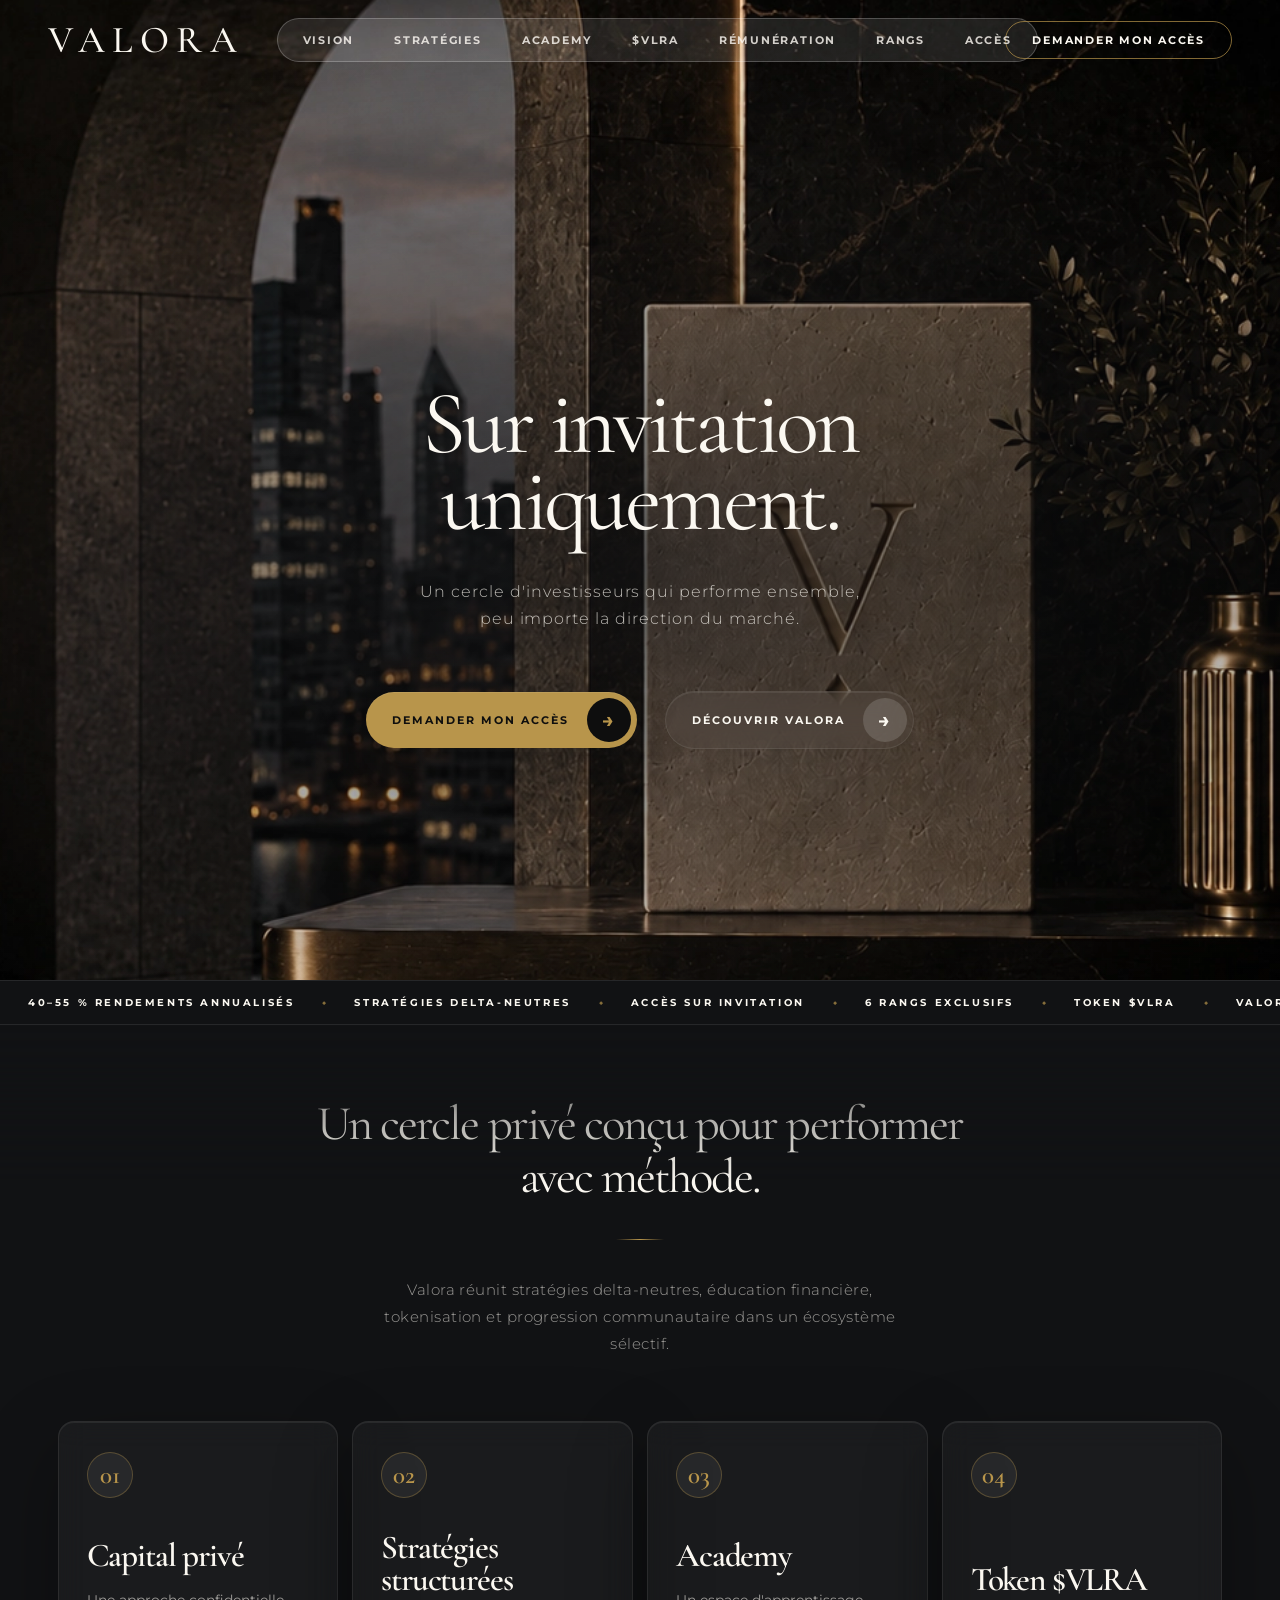
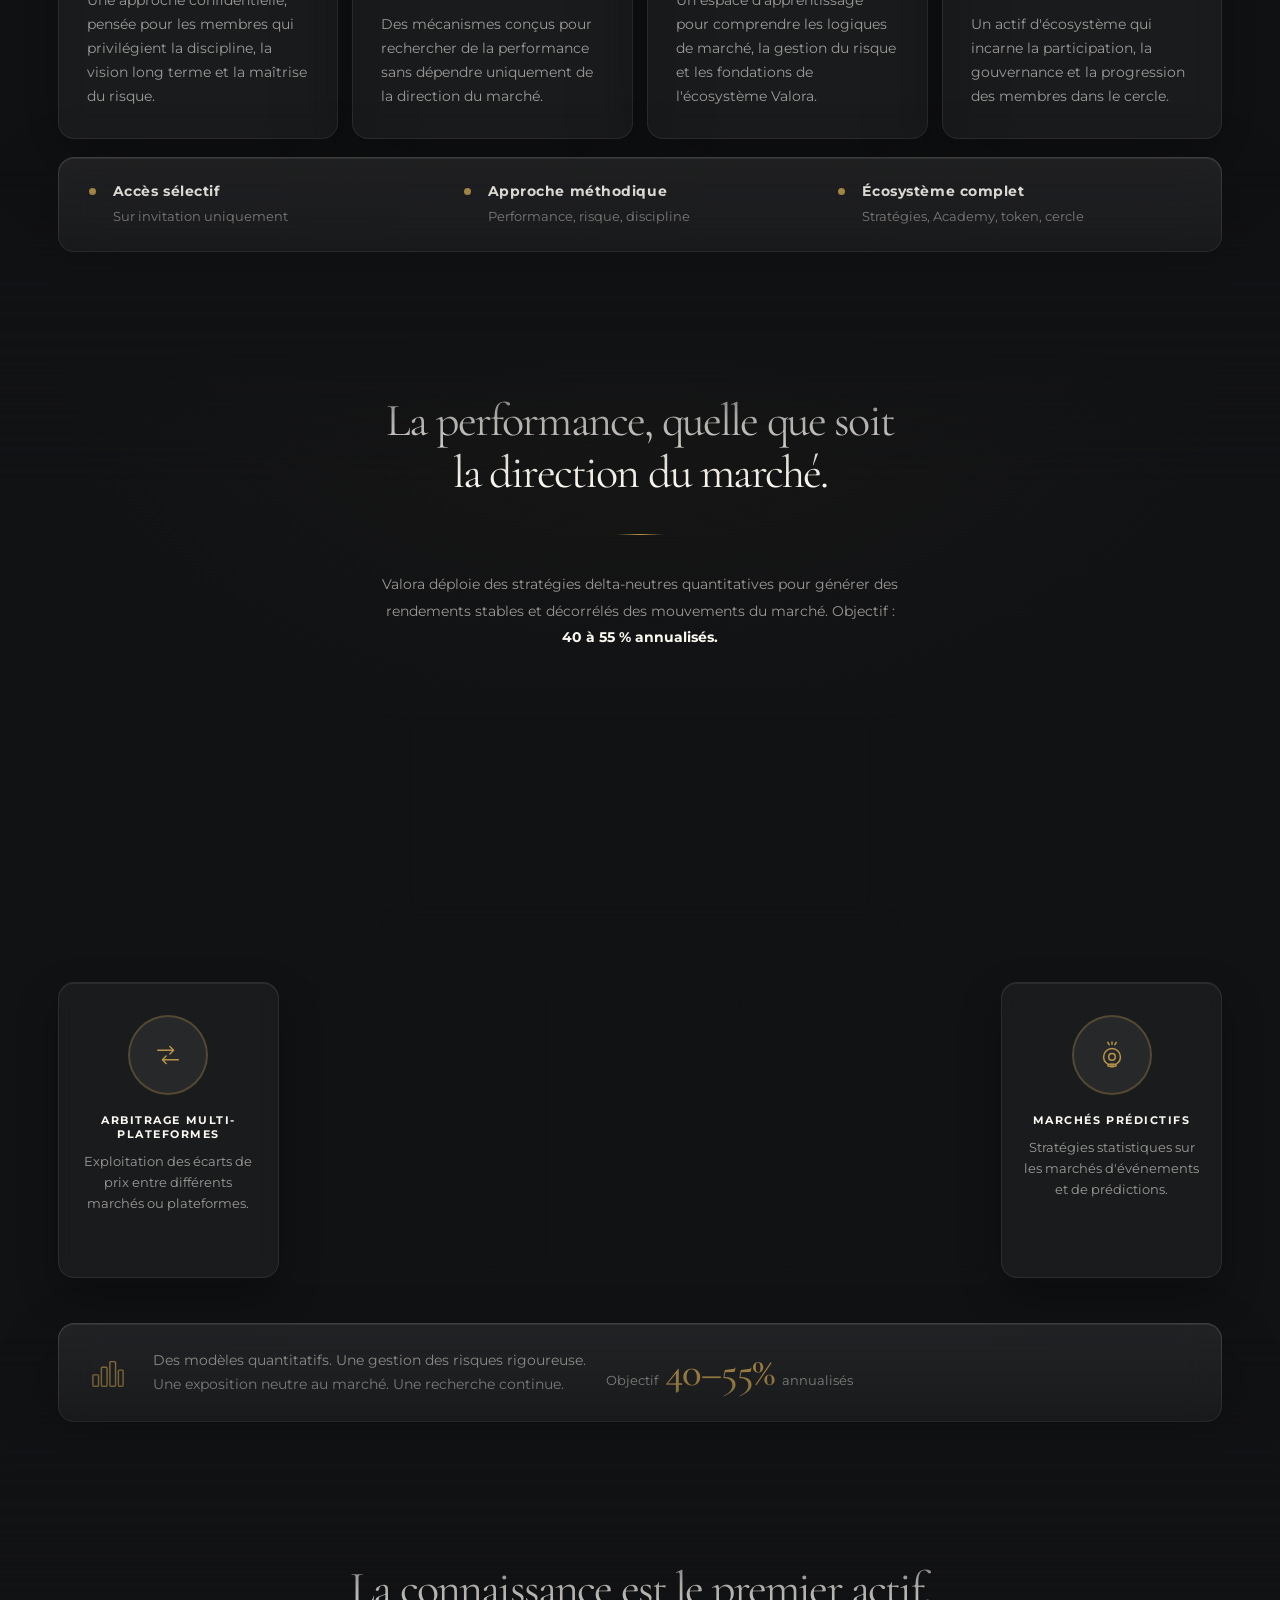
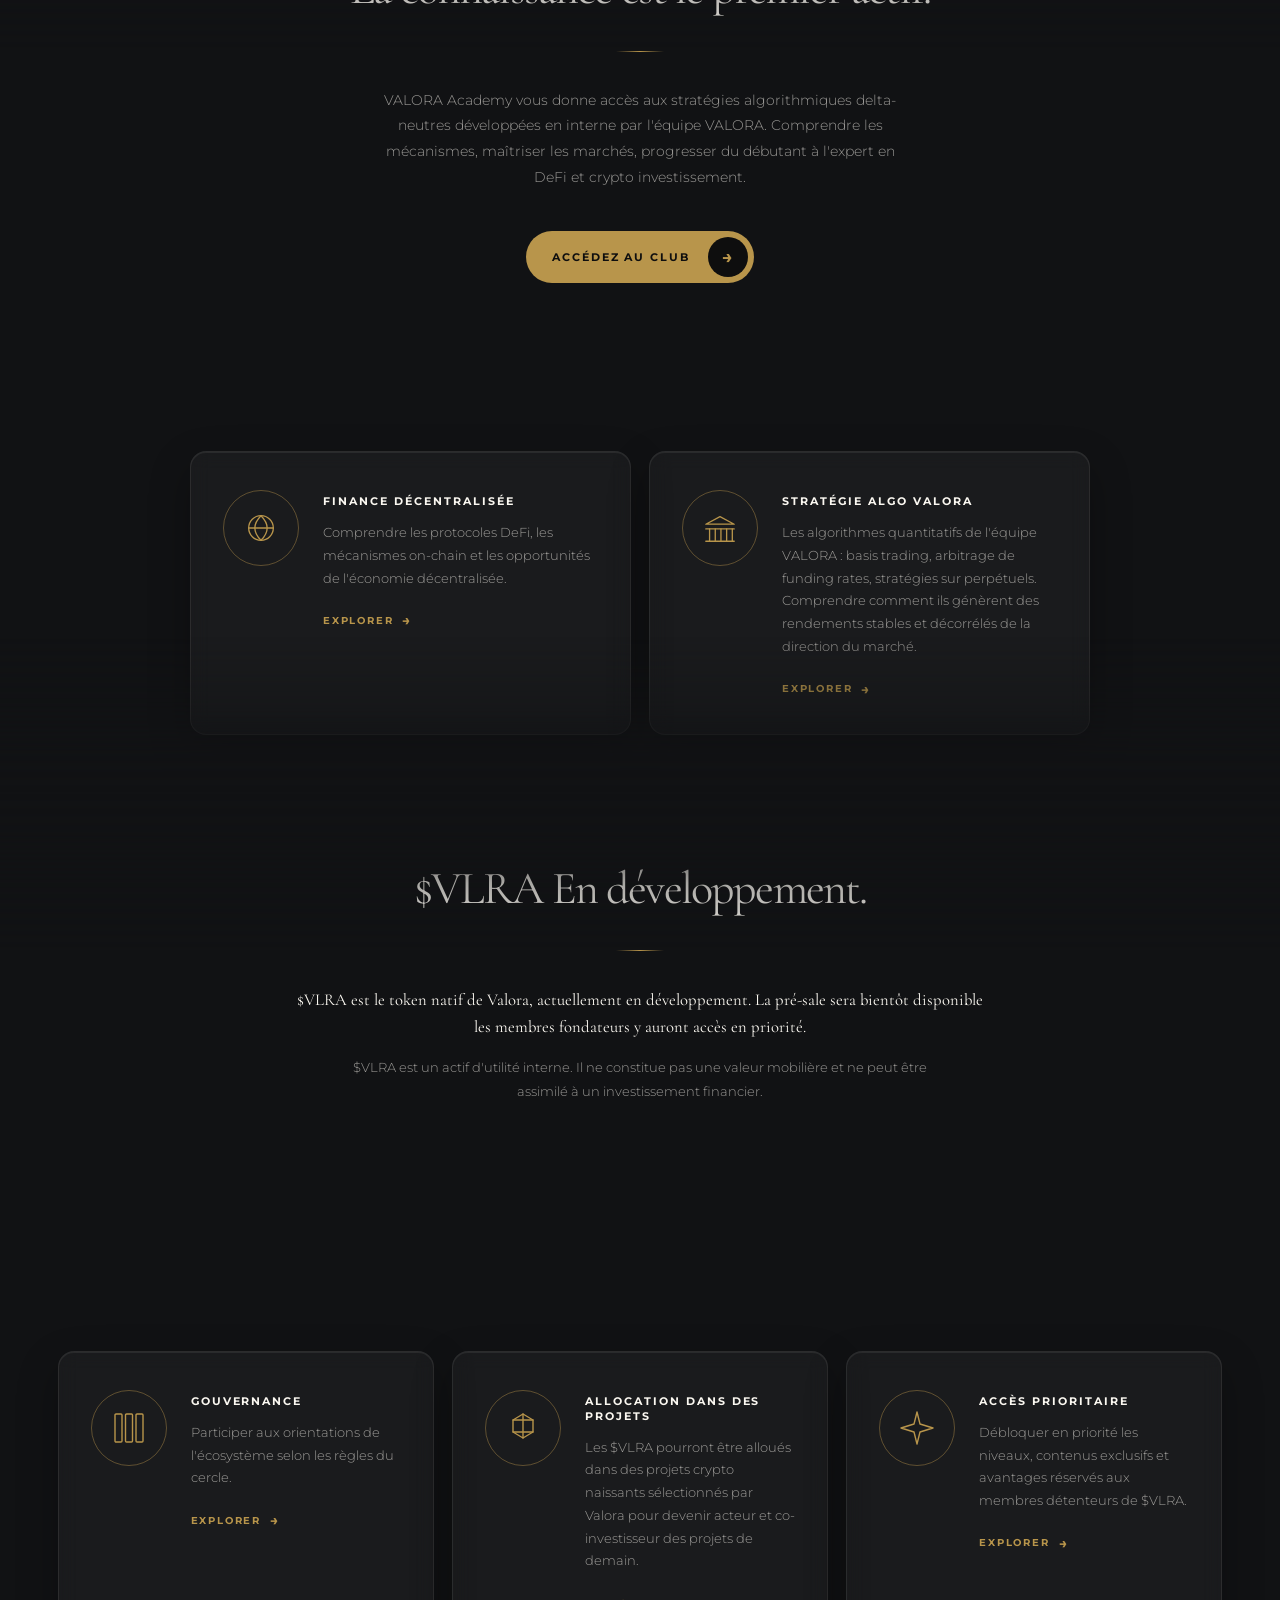
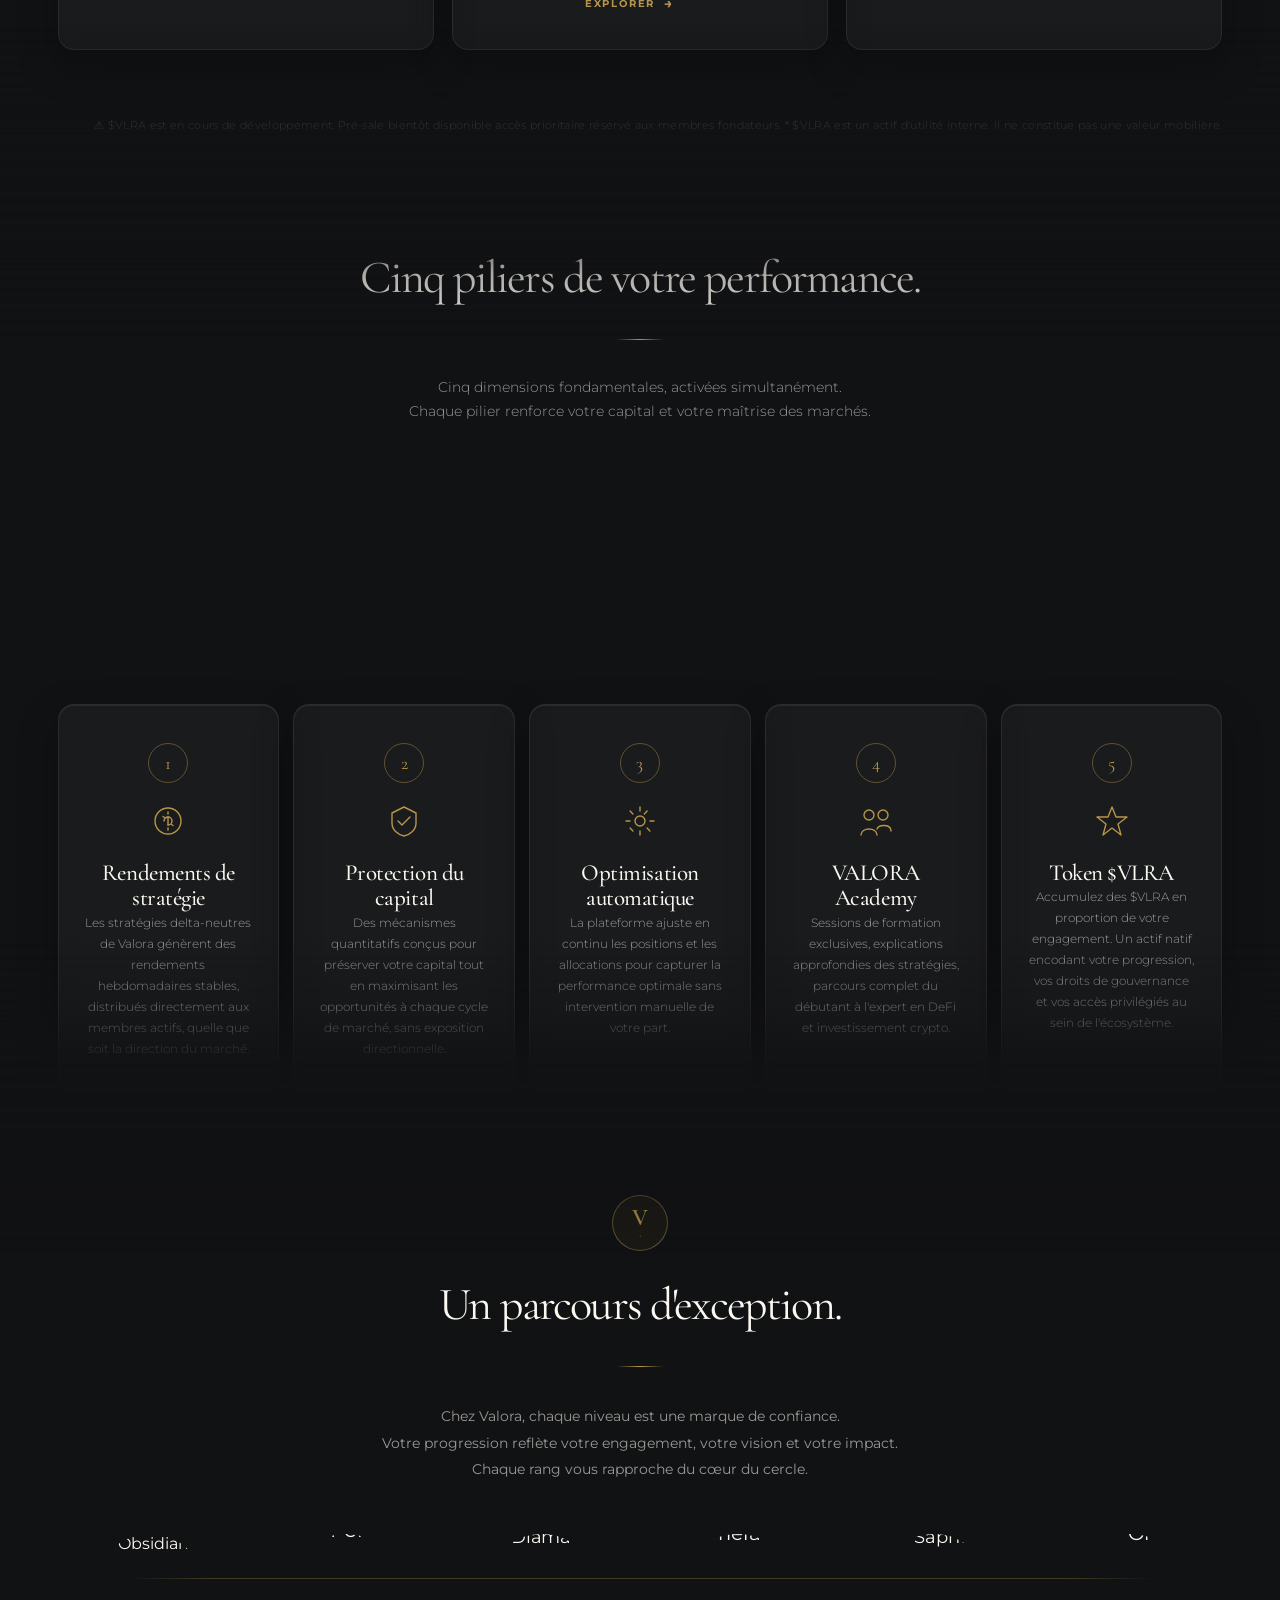
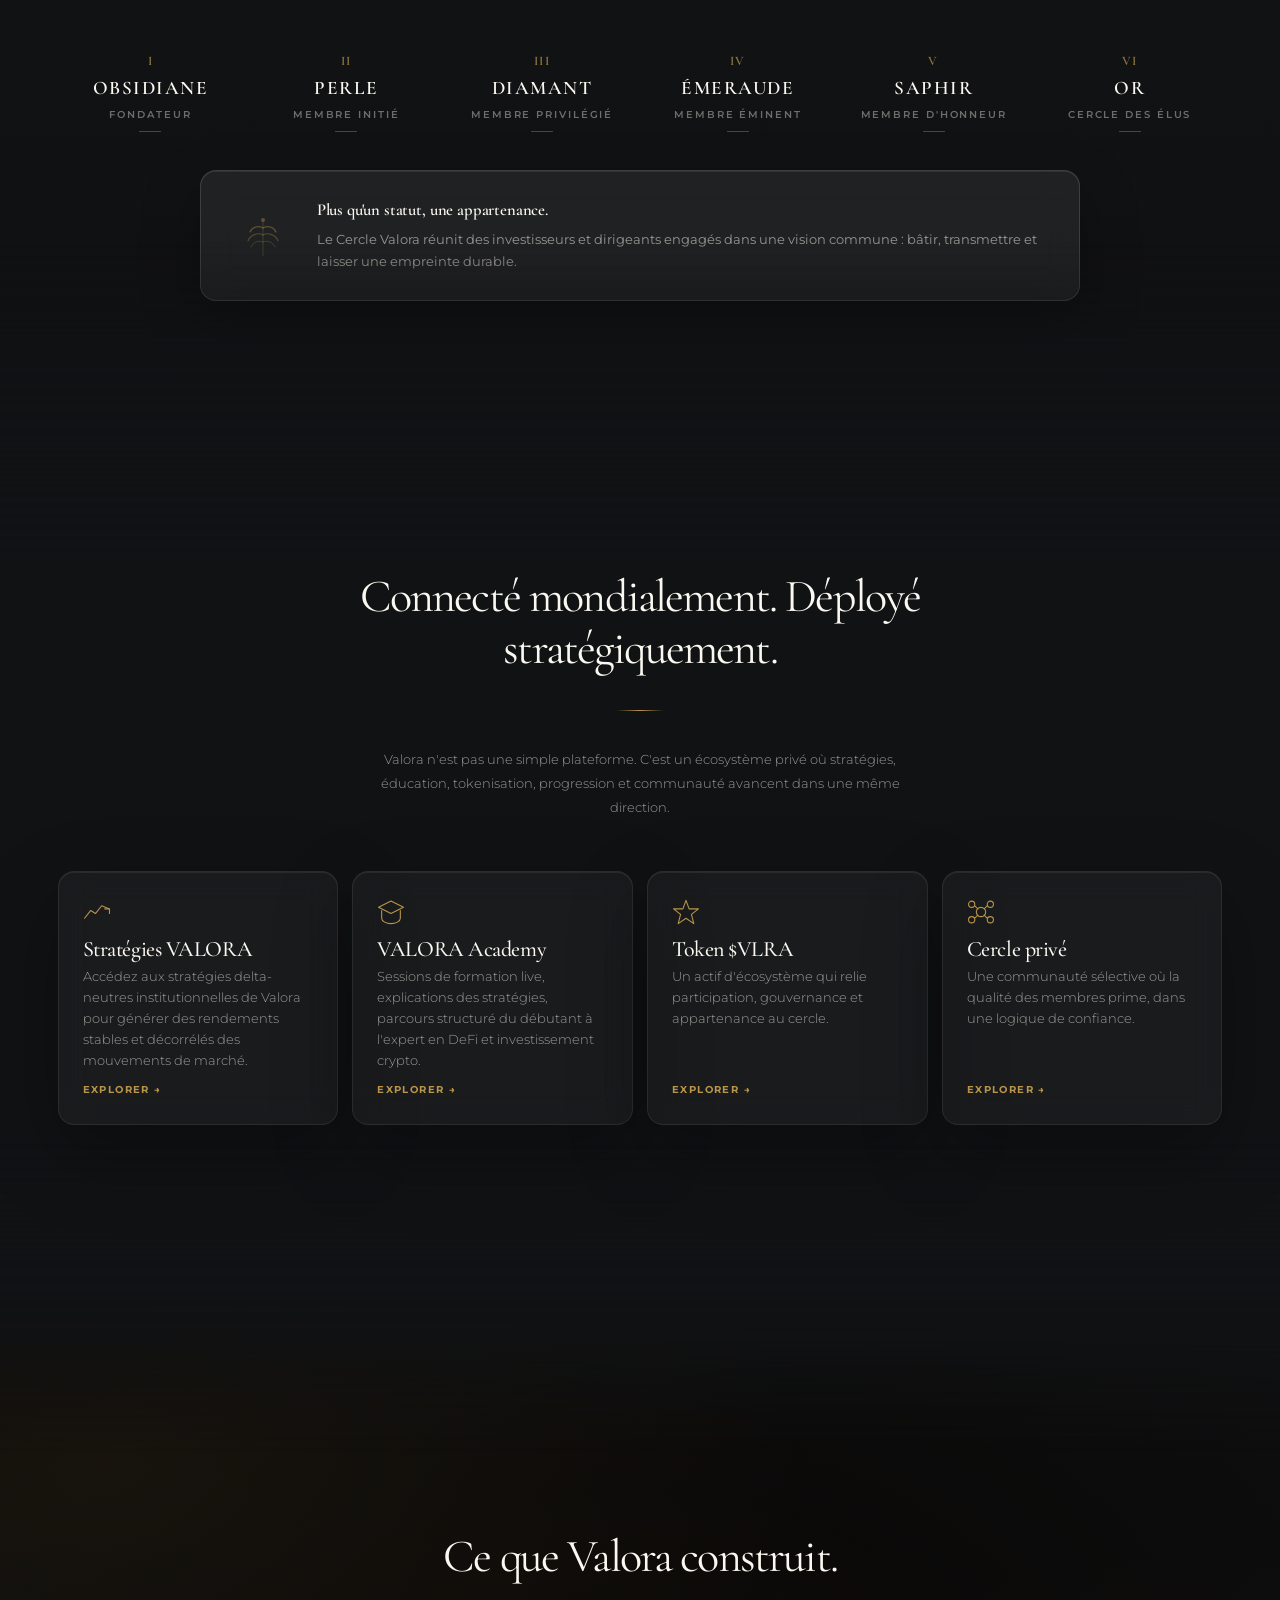
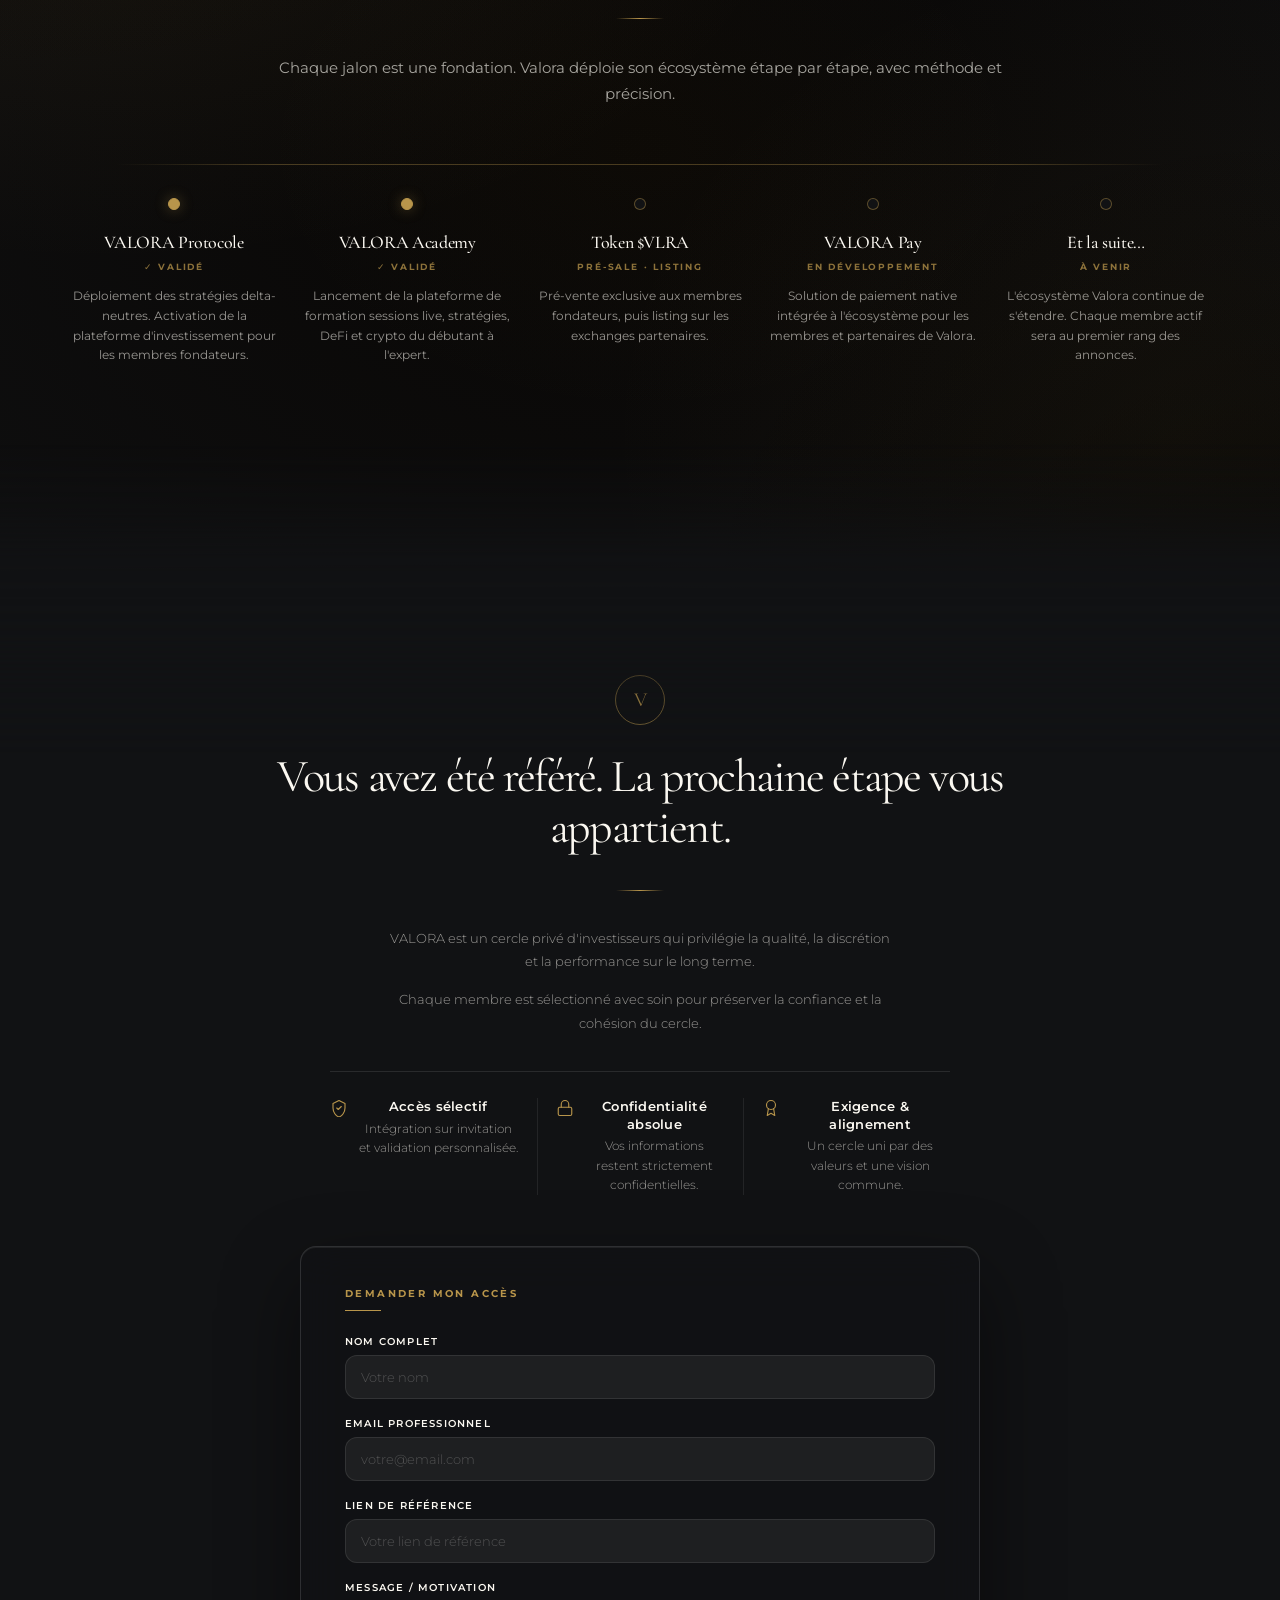
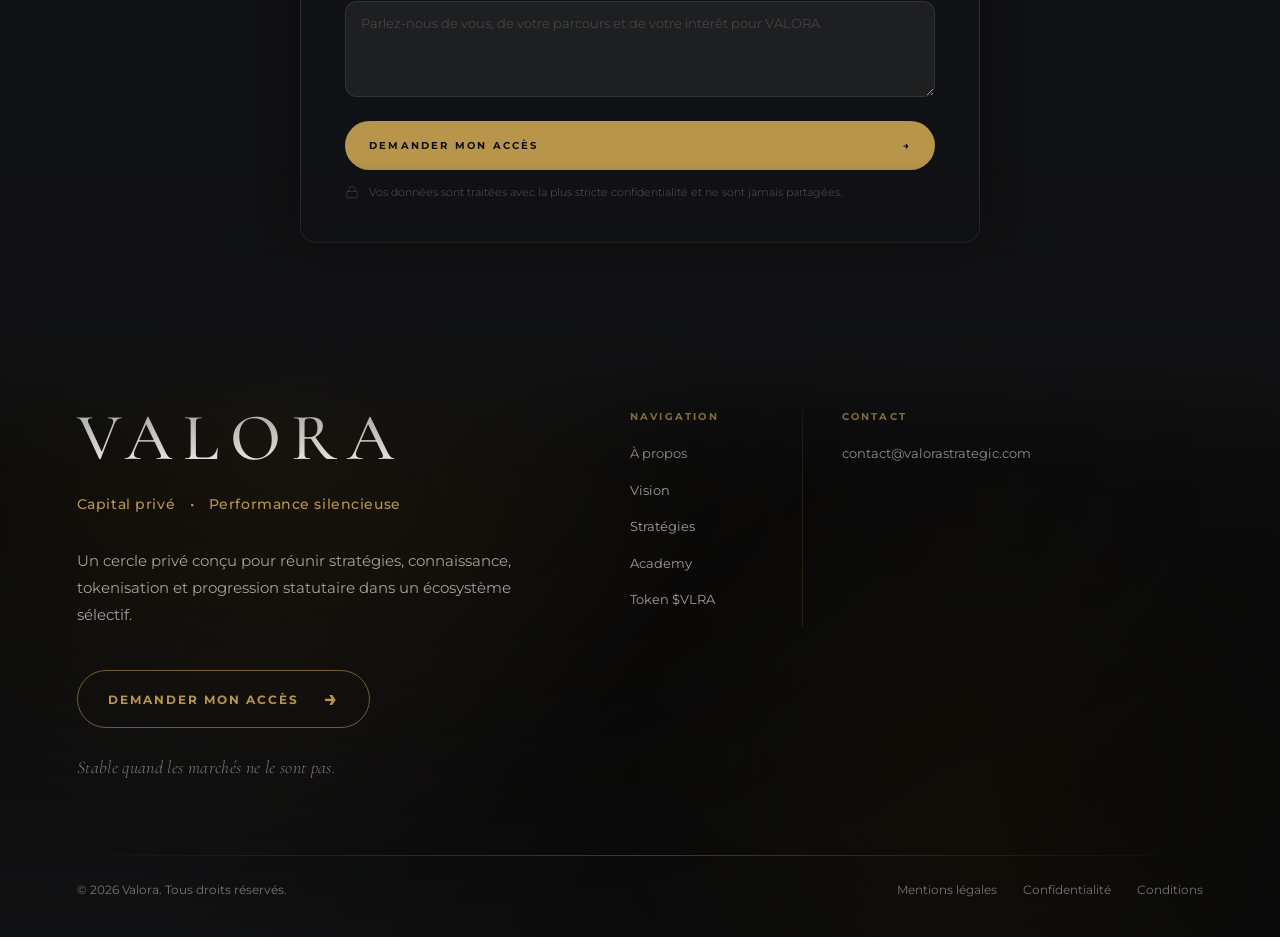
==== commit 0224204b: "fix: recalibrage taille gems — Obsidiane référence absolue Correction après observation du rendu rée" ====
--- a/index.html
+++ b/index.html
@@ -2089,10 +2089,13 @@
       border-radius: 0;
     }
 
-    /* Uniformisation taille — gems plus petites dans leur canvas */
-    .rank-perle .gem-circle img   { transform: scale(1.30); transform-origin: center; }
-    .rank-or .gem-circle img      { transform: scale(1.24); transform-origin: center; }
-    .rank-emeraude .gem-circle img { transform: scale(1.16); transform-origin: center; }
+    /* Uniformisation taille — Obsidiane = référence (scale 1.0)
+       Valeurs calibrées d'après occupation réelle dans le canvas 512×512 */
+    .rank-perle .gem-circle img    { transform: scale(1.30); transform-origin: center; }
+    .rank-diamant .gem-circle img  { transform: scale(1.14); transform-origin: center; }
+    .rank-emeraude .gem-circle img { transform: scale(1.22); transform-origin: center; }
+    .rank-saphir .gem-circle img   { transform: scale(1.14); transform-origin: center; }
+    .rank-or .gem-circle img       { transform: scale(1.22); transform-origin: center; }
 
     /* Gem text */
     .rank-roman {
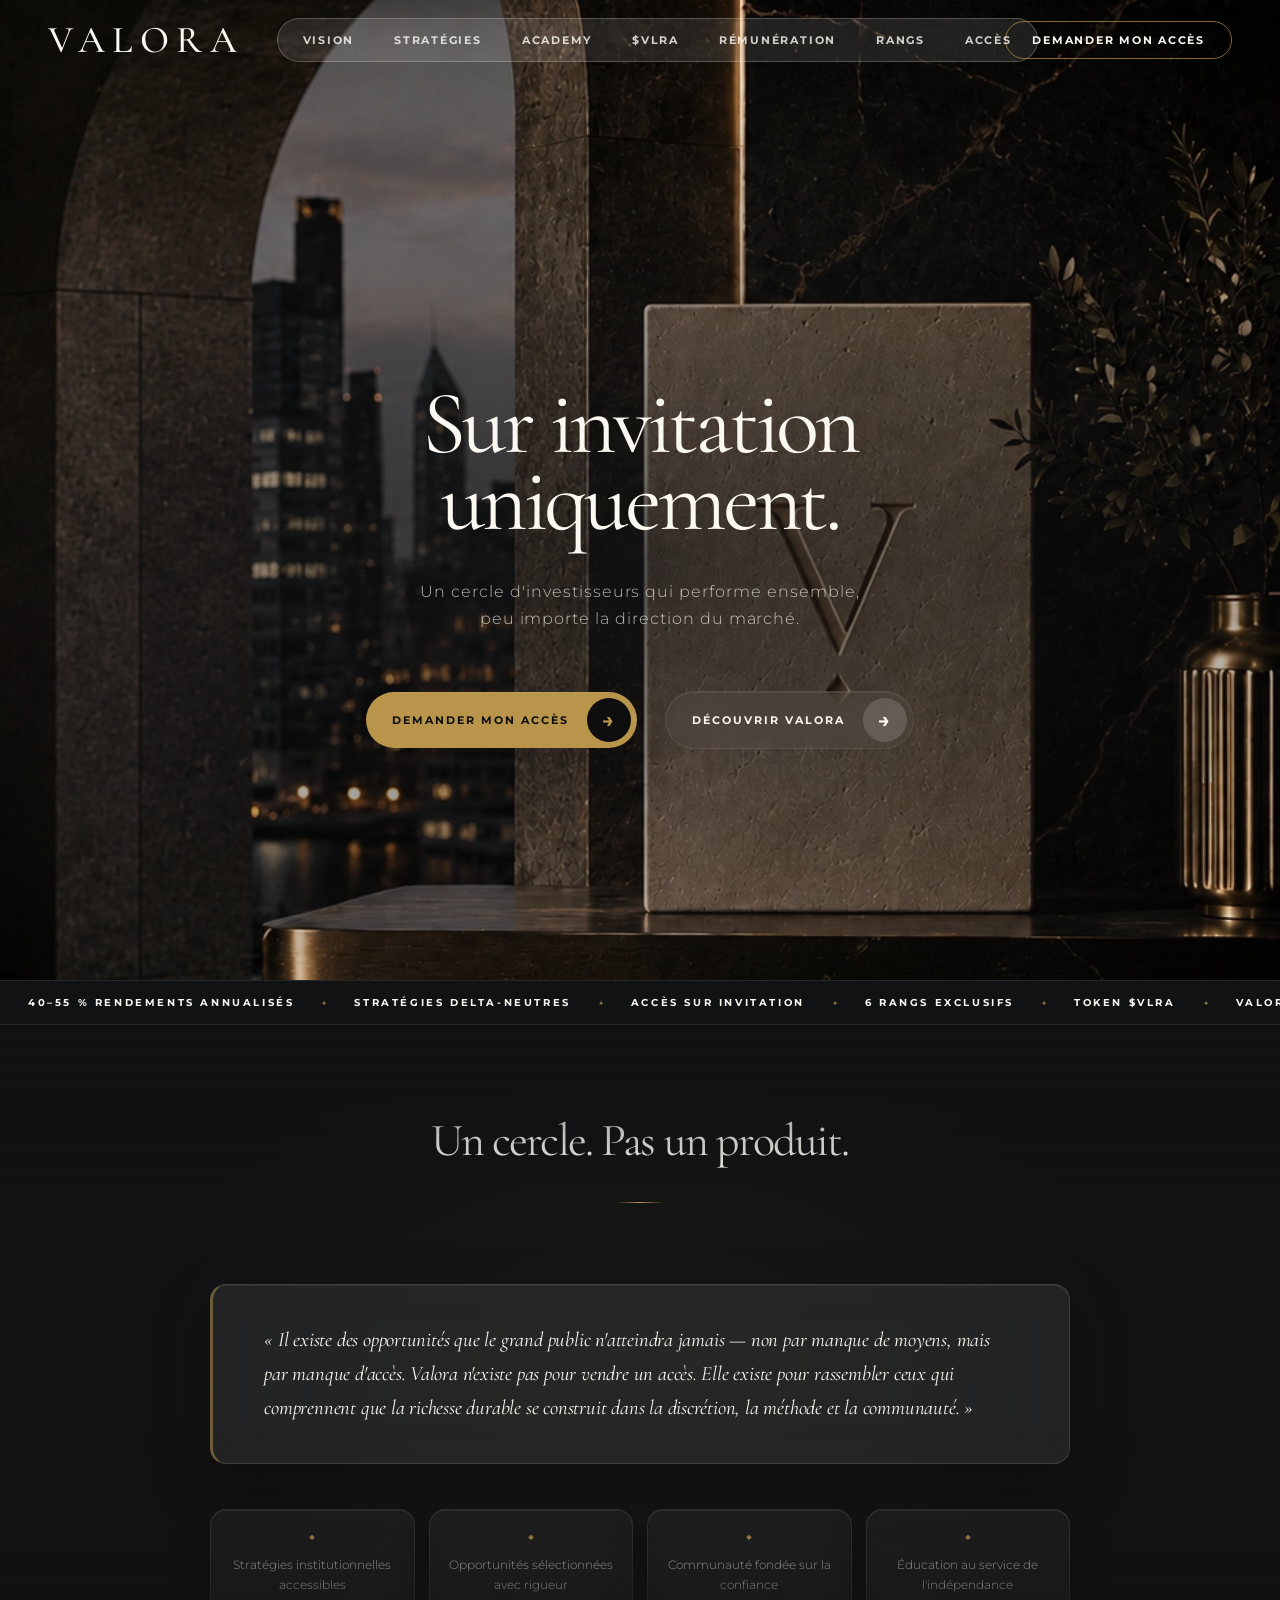
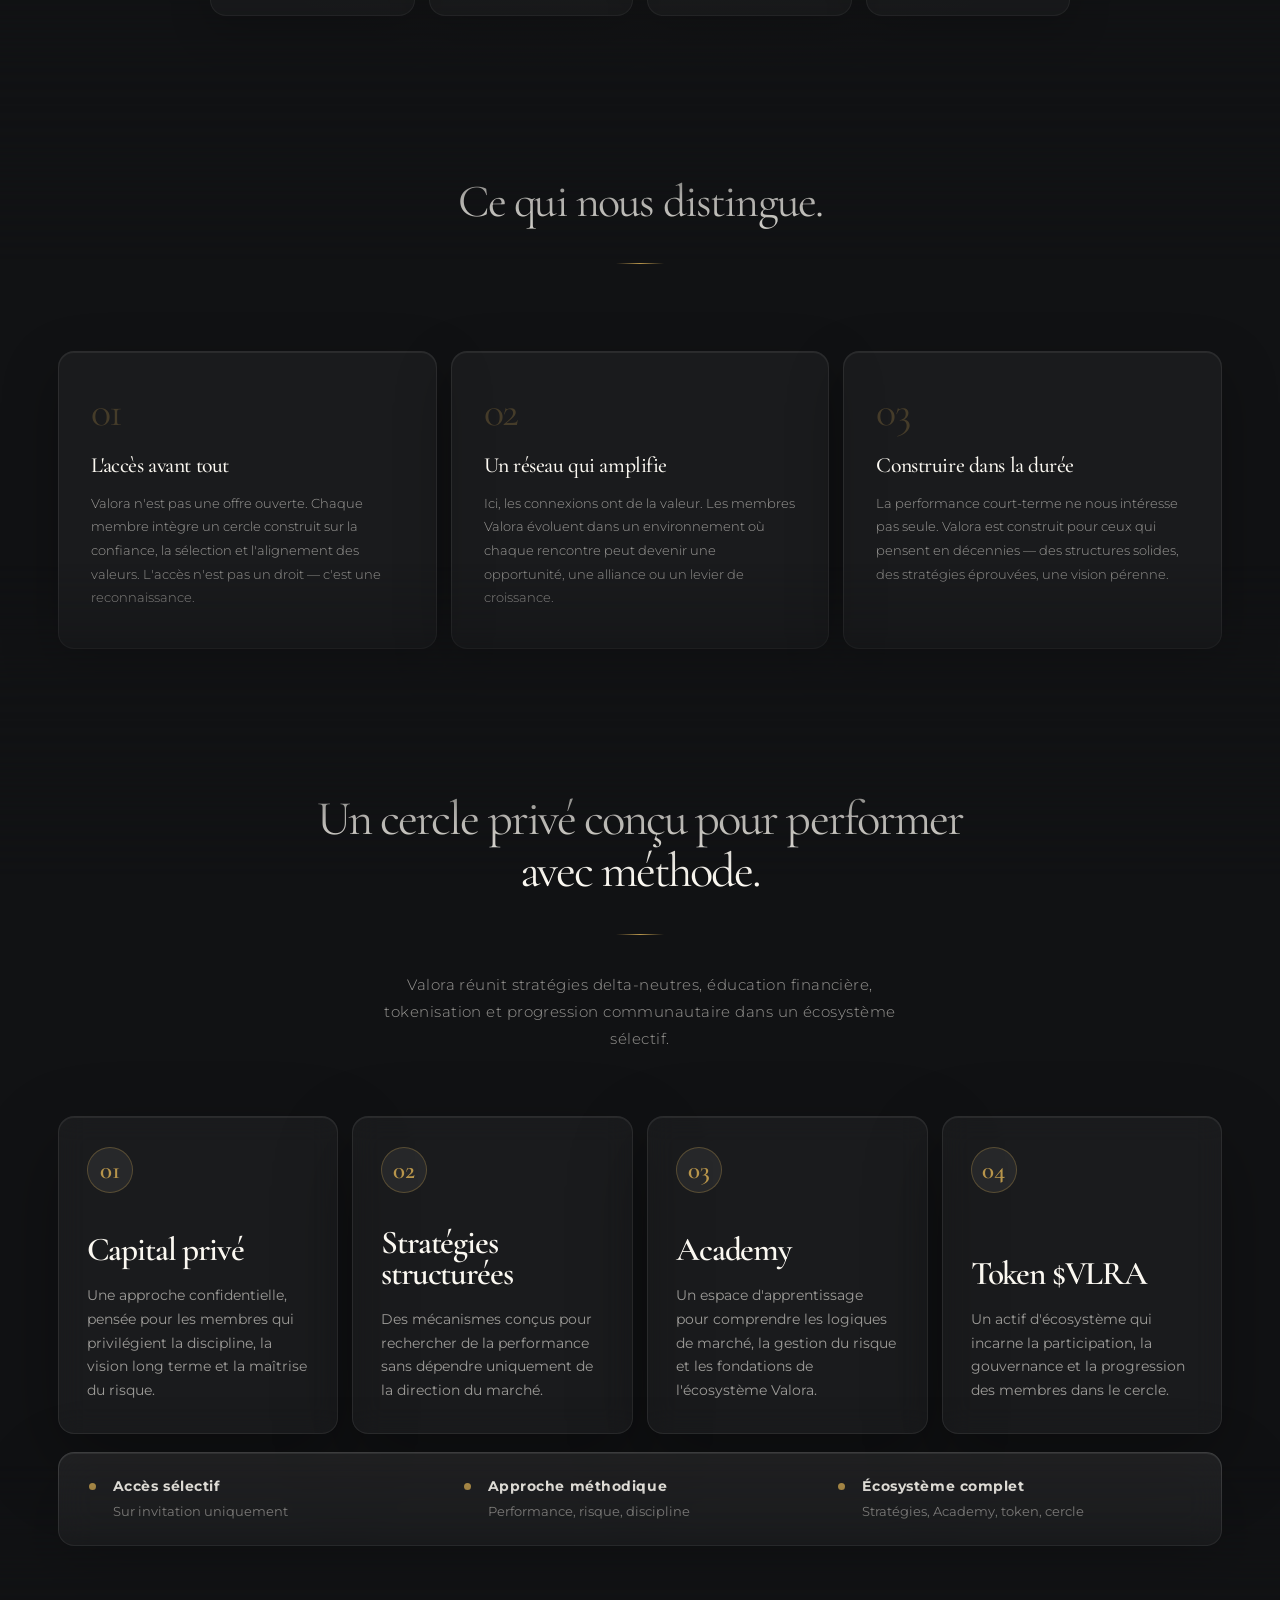
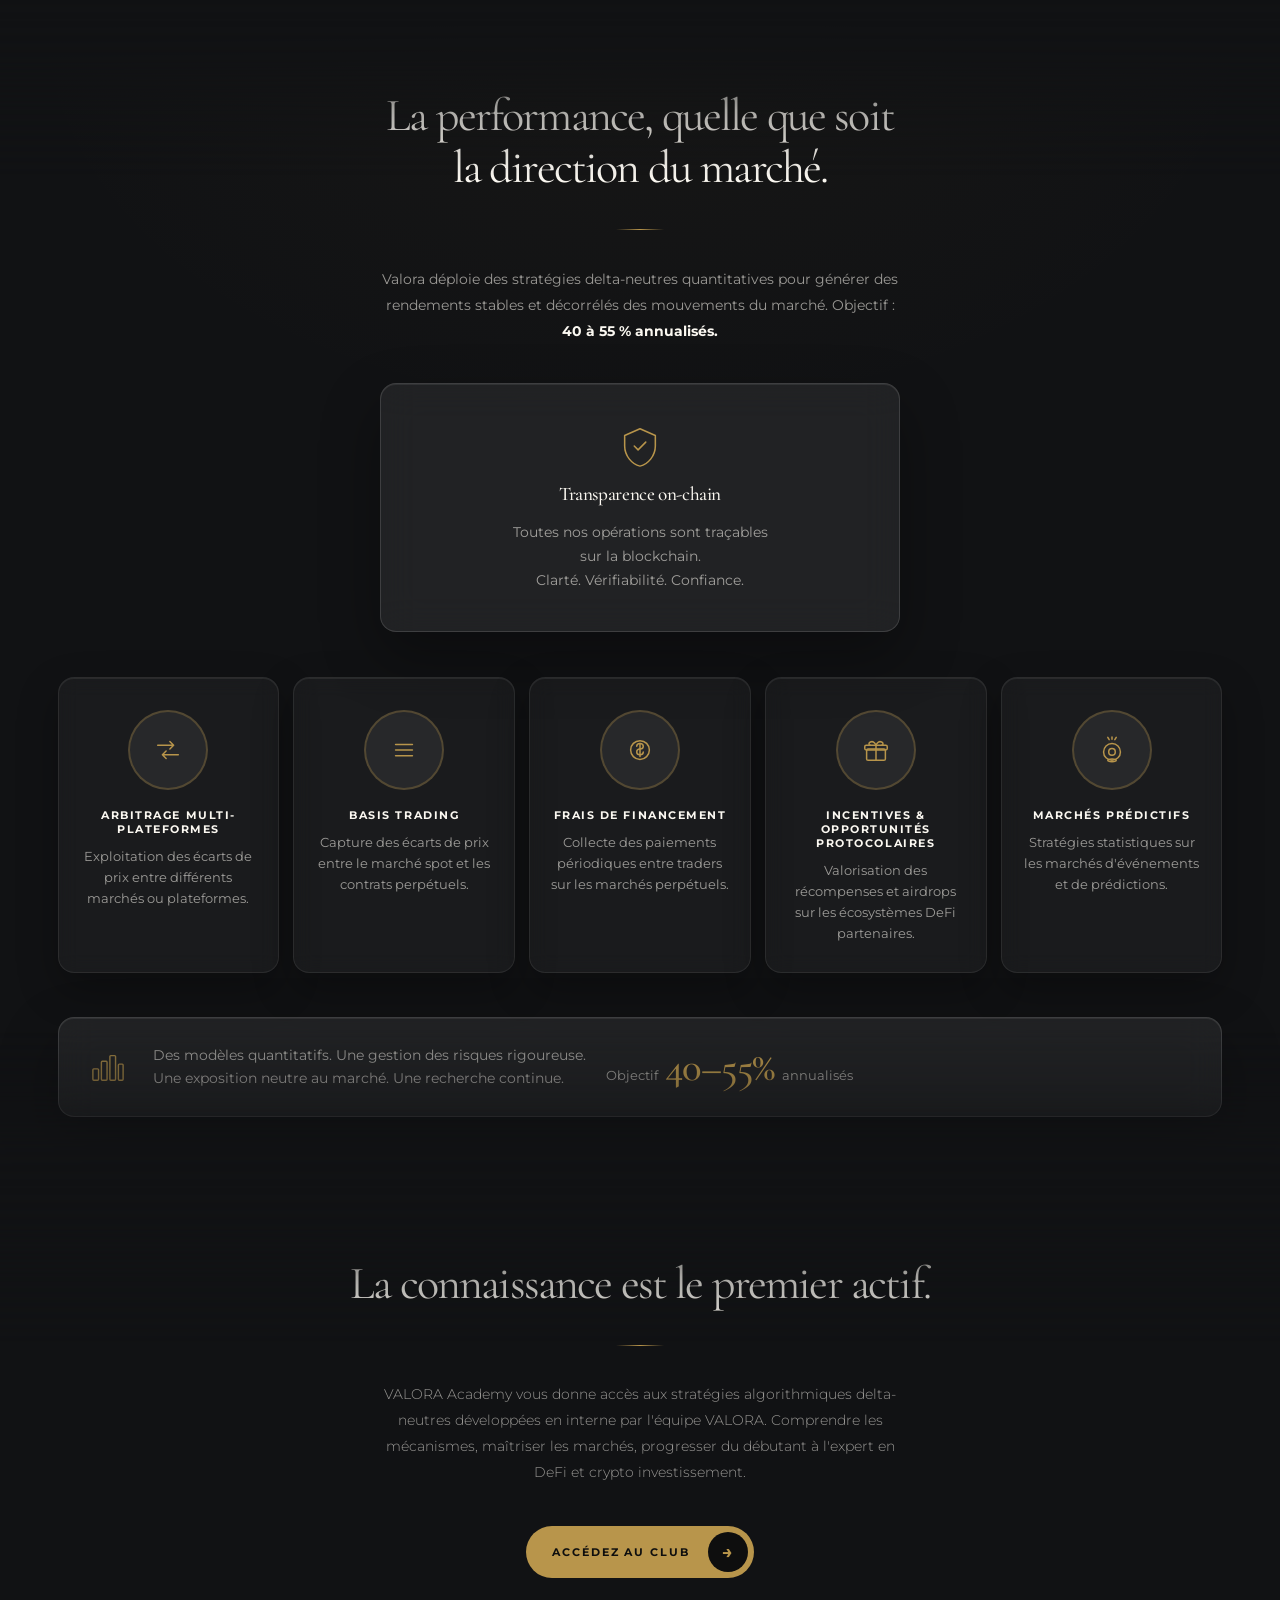
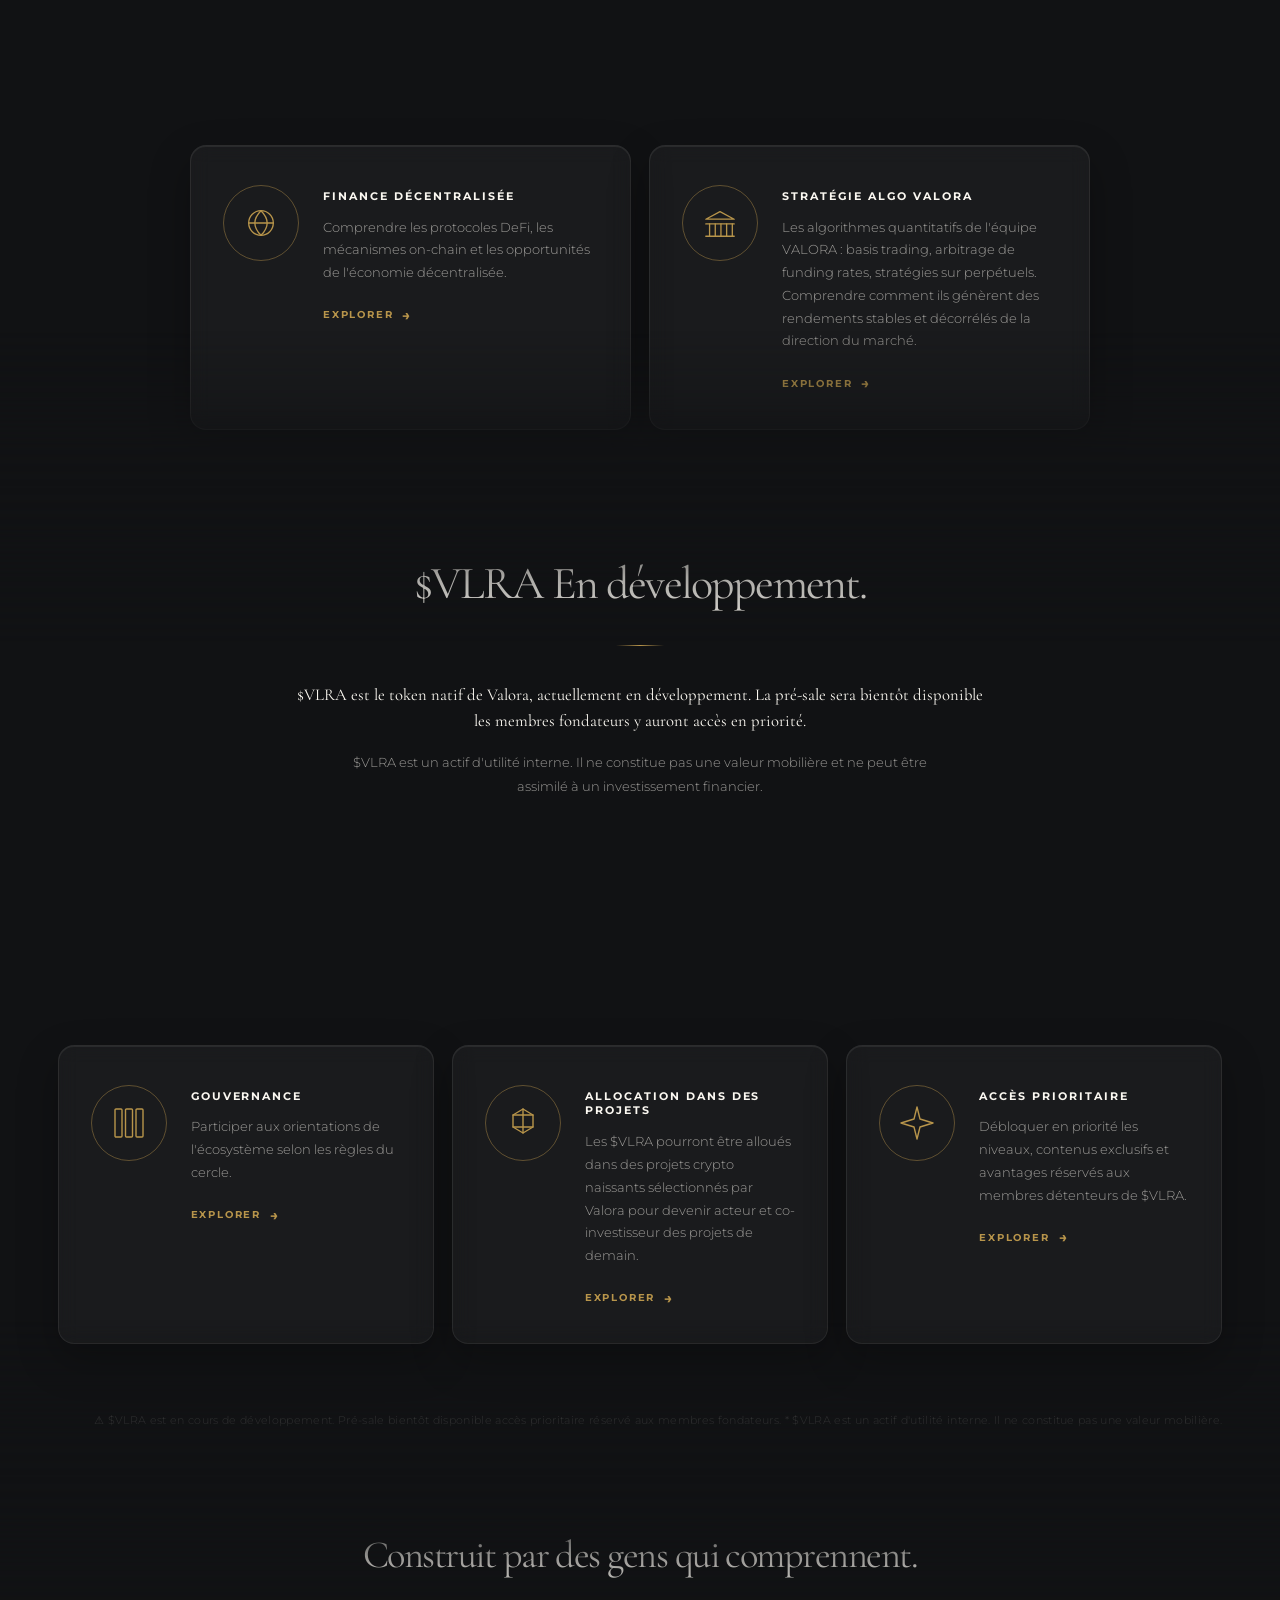
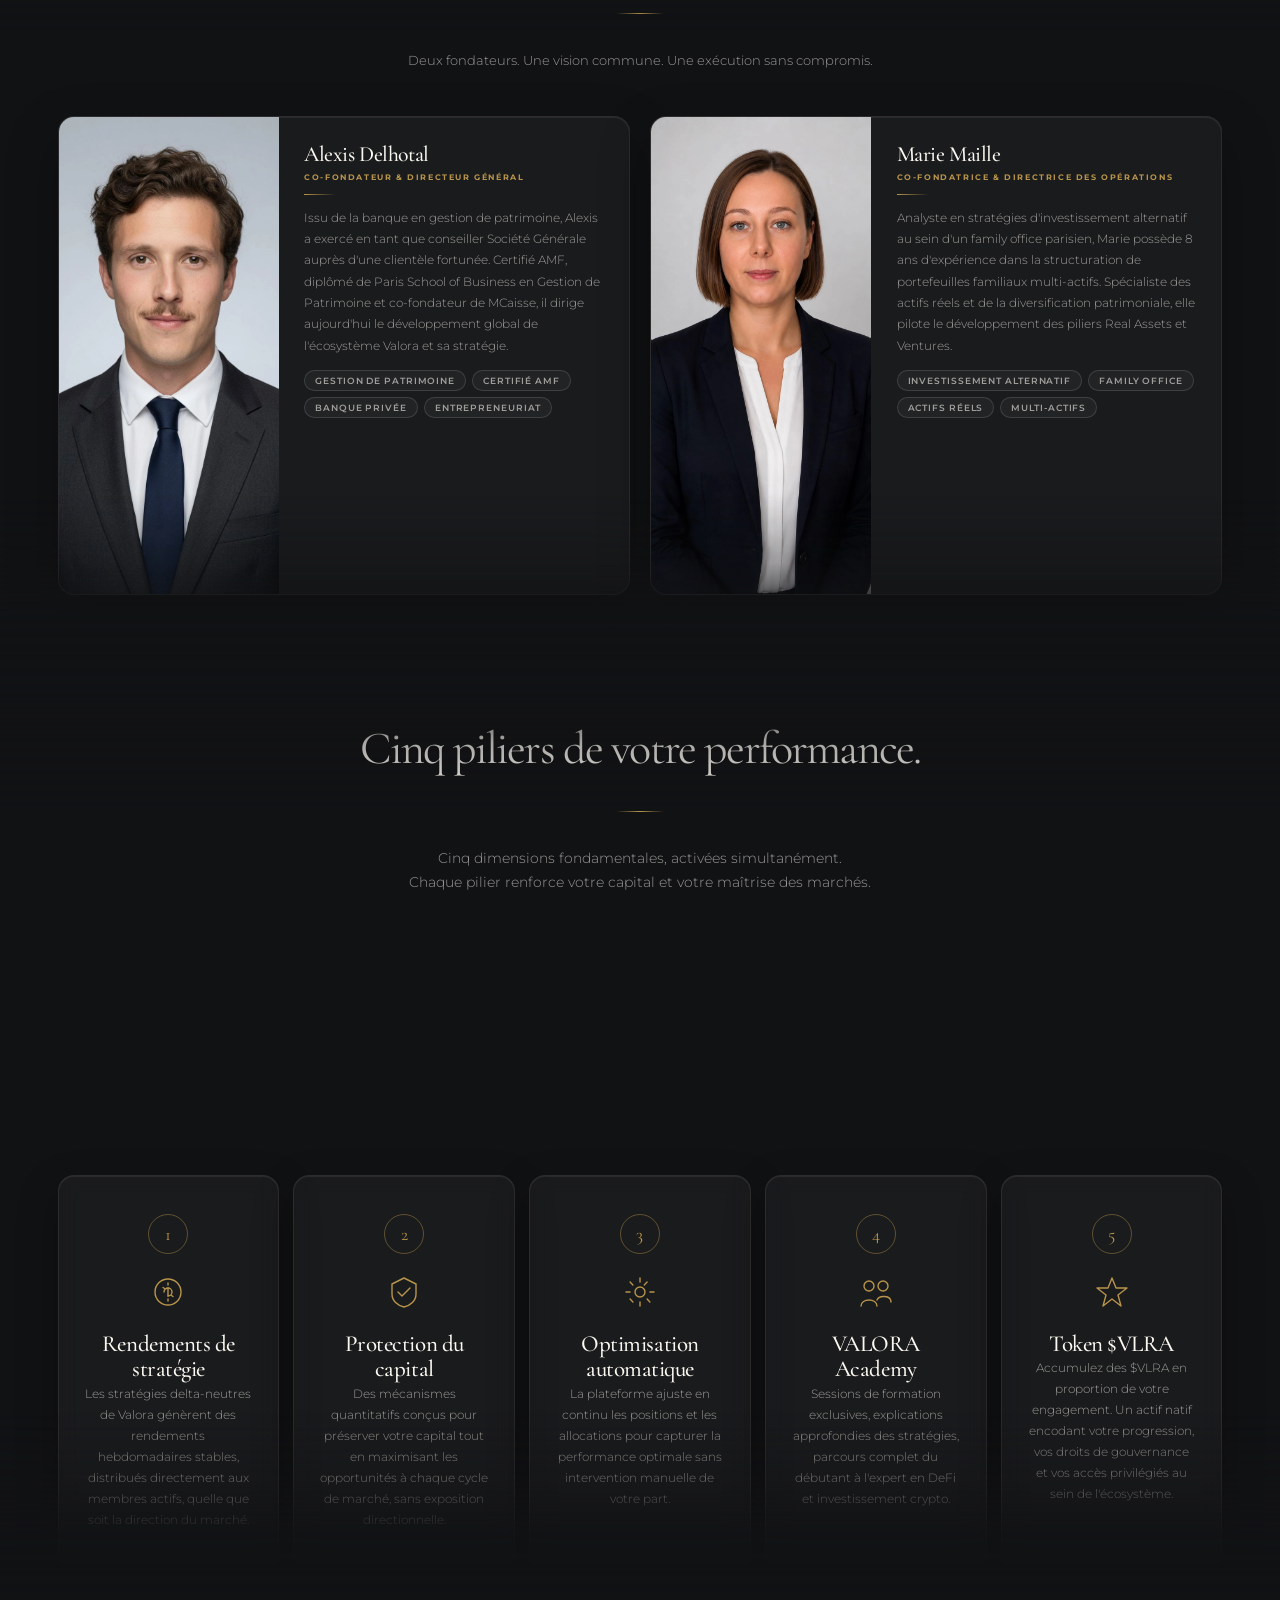
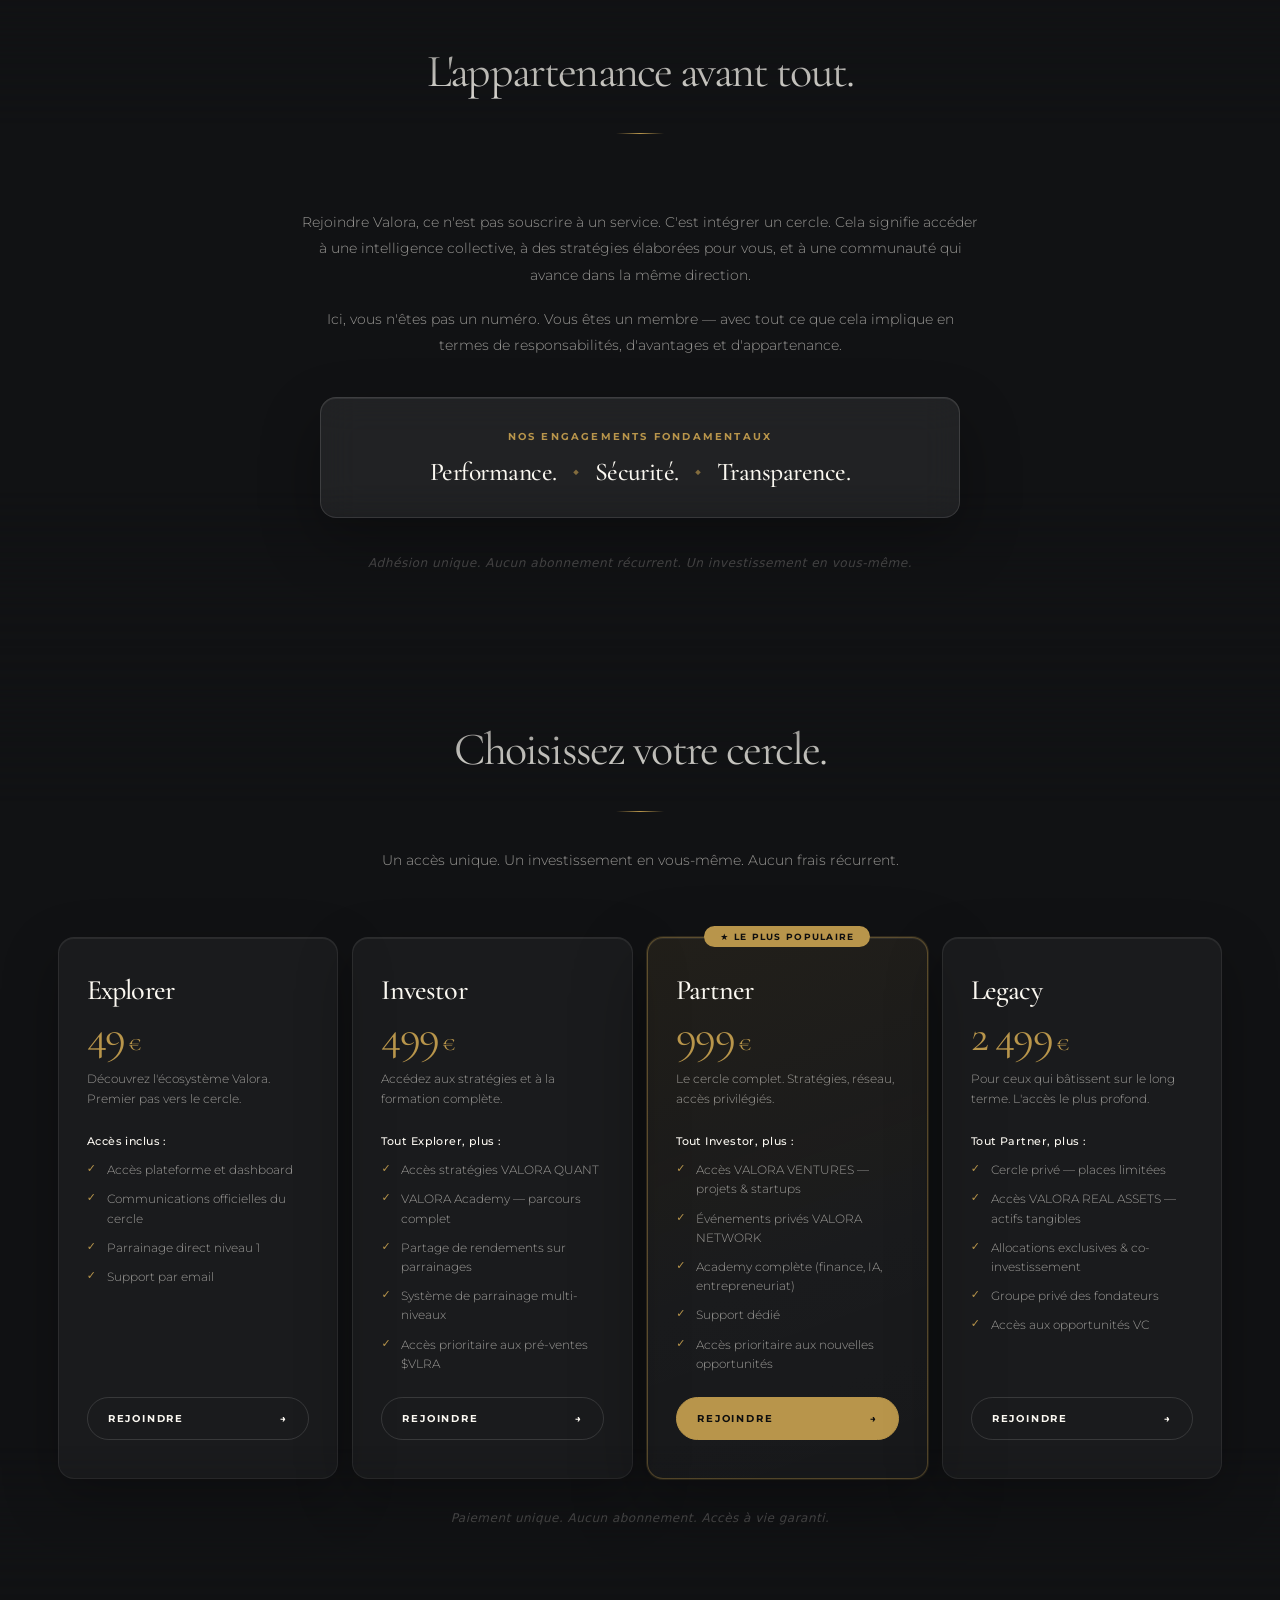
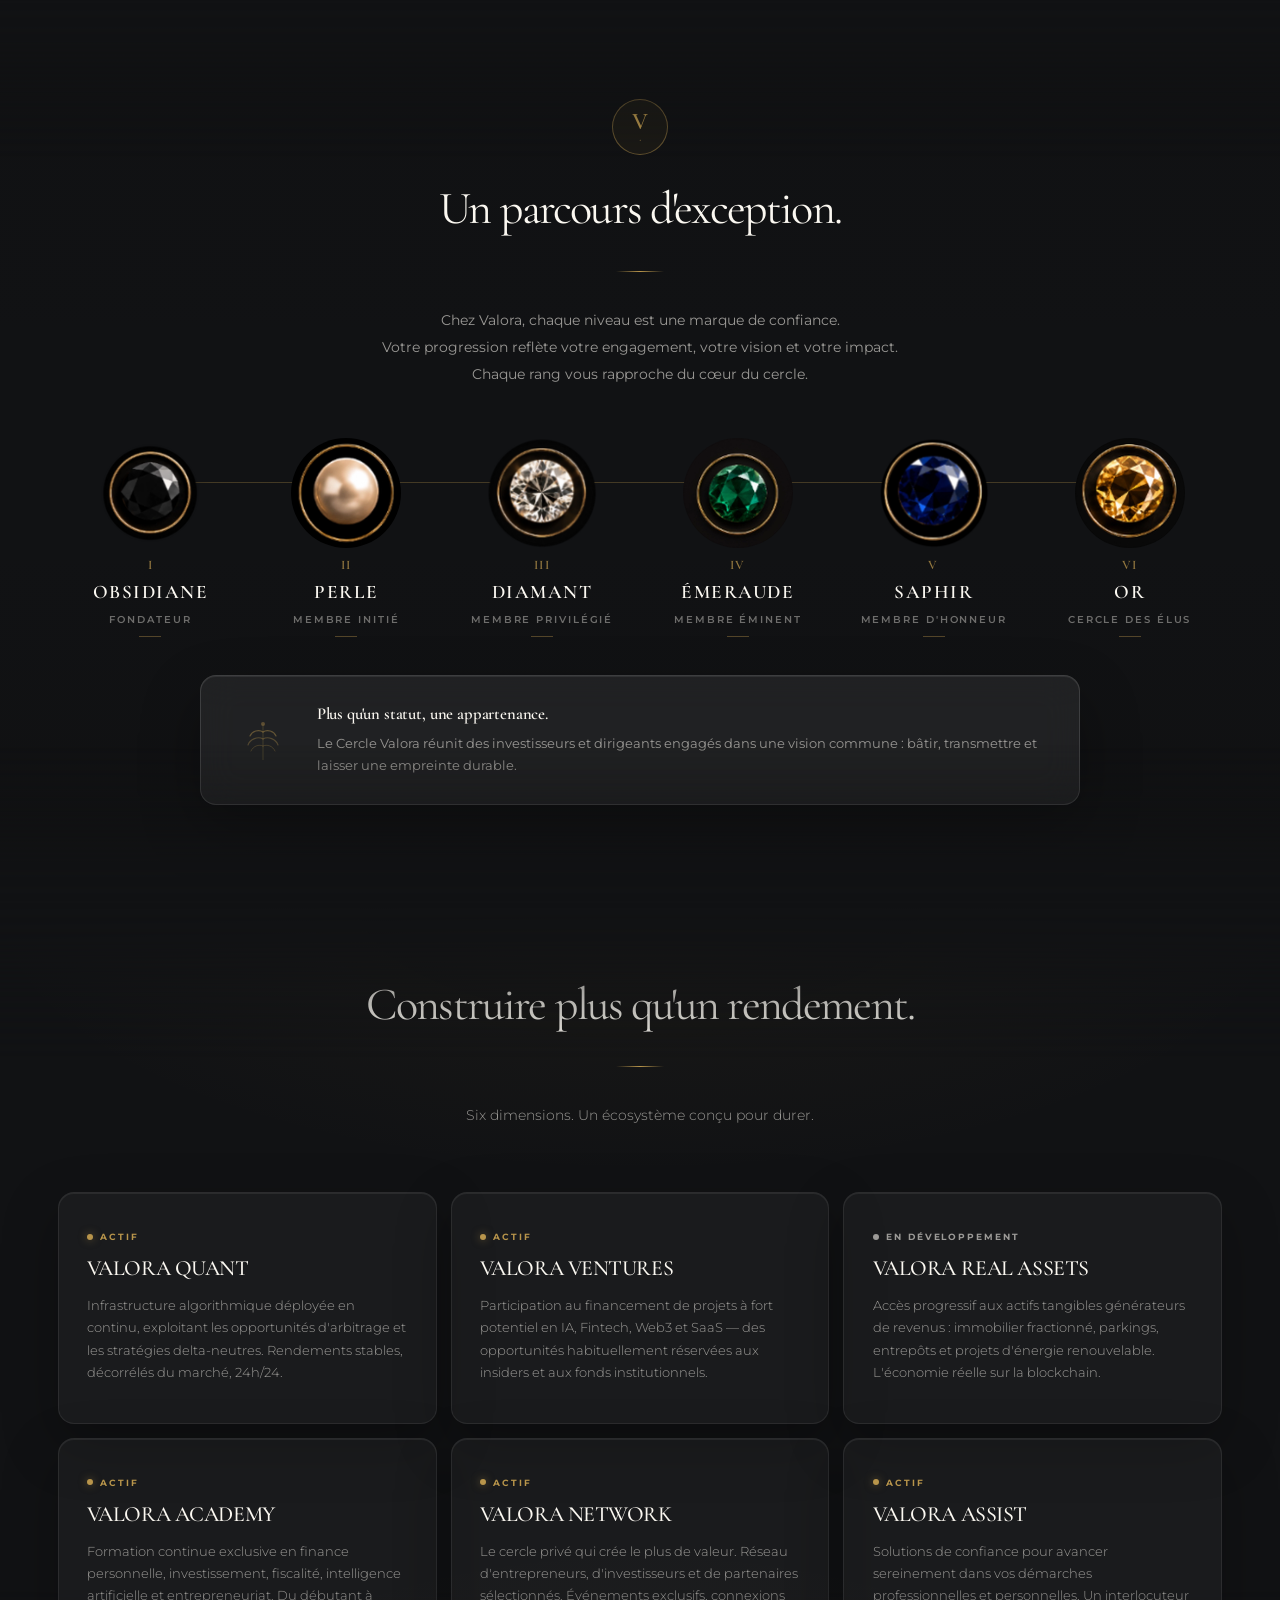
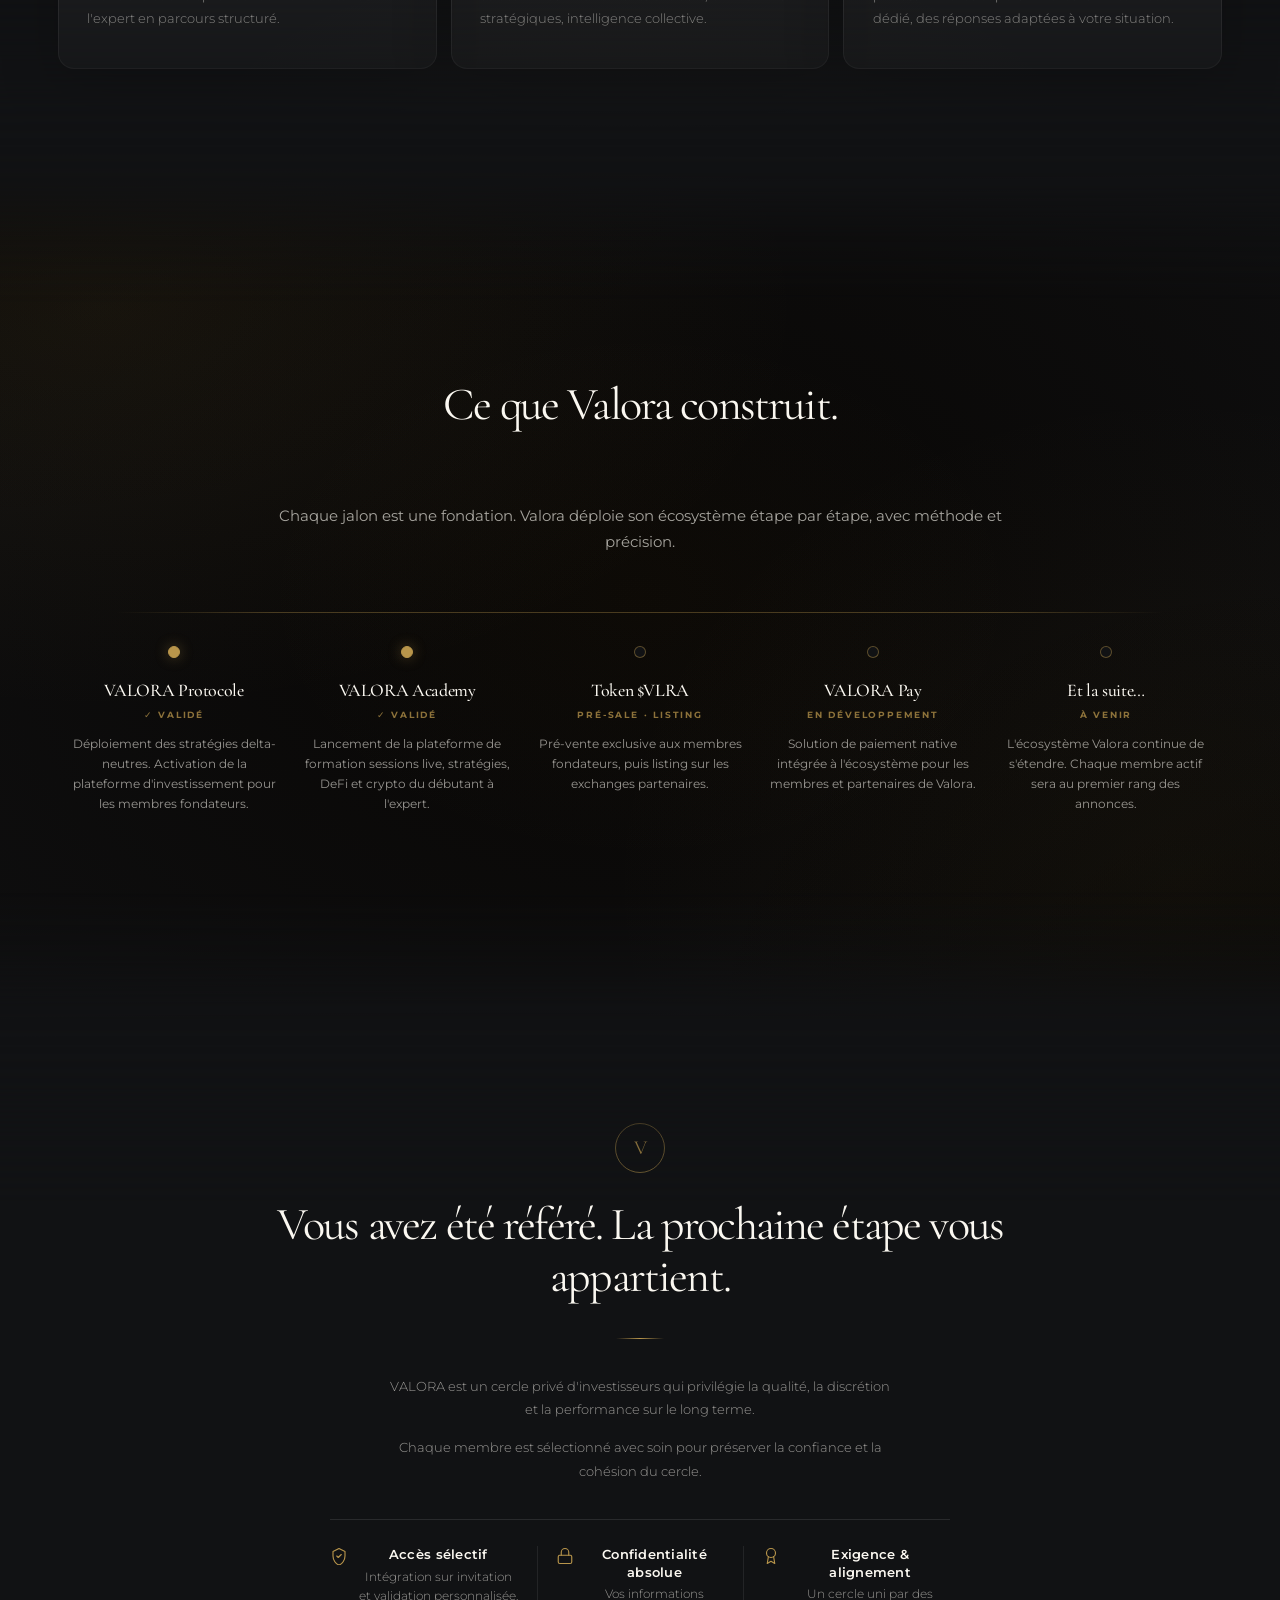
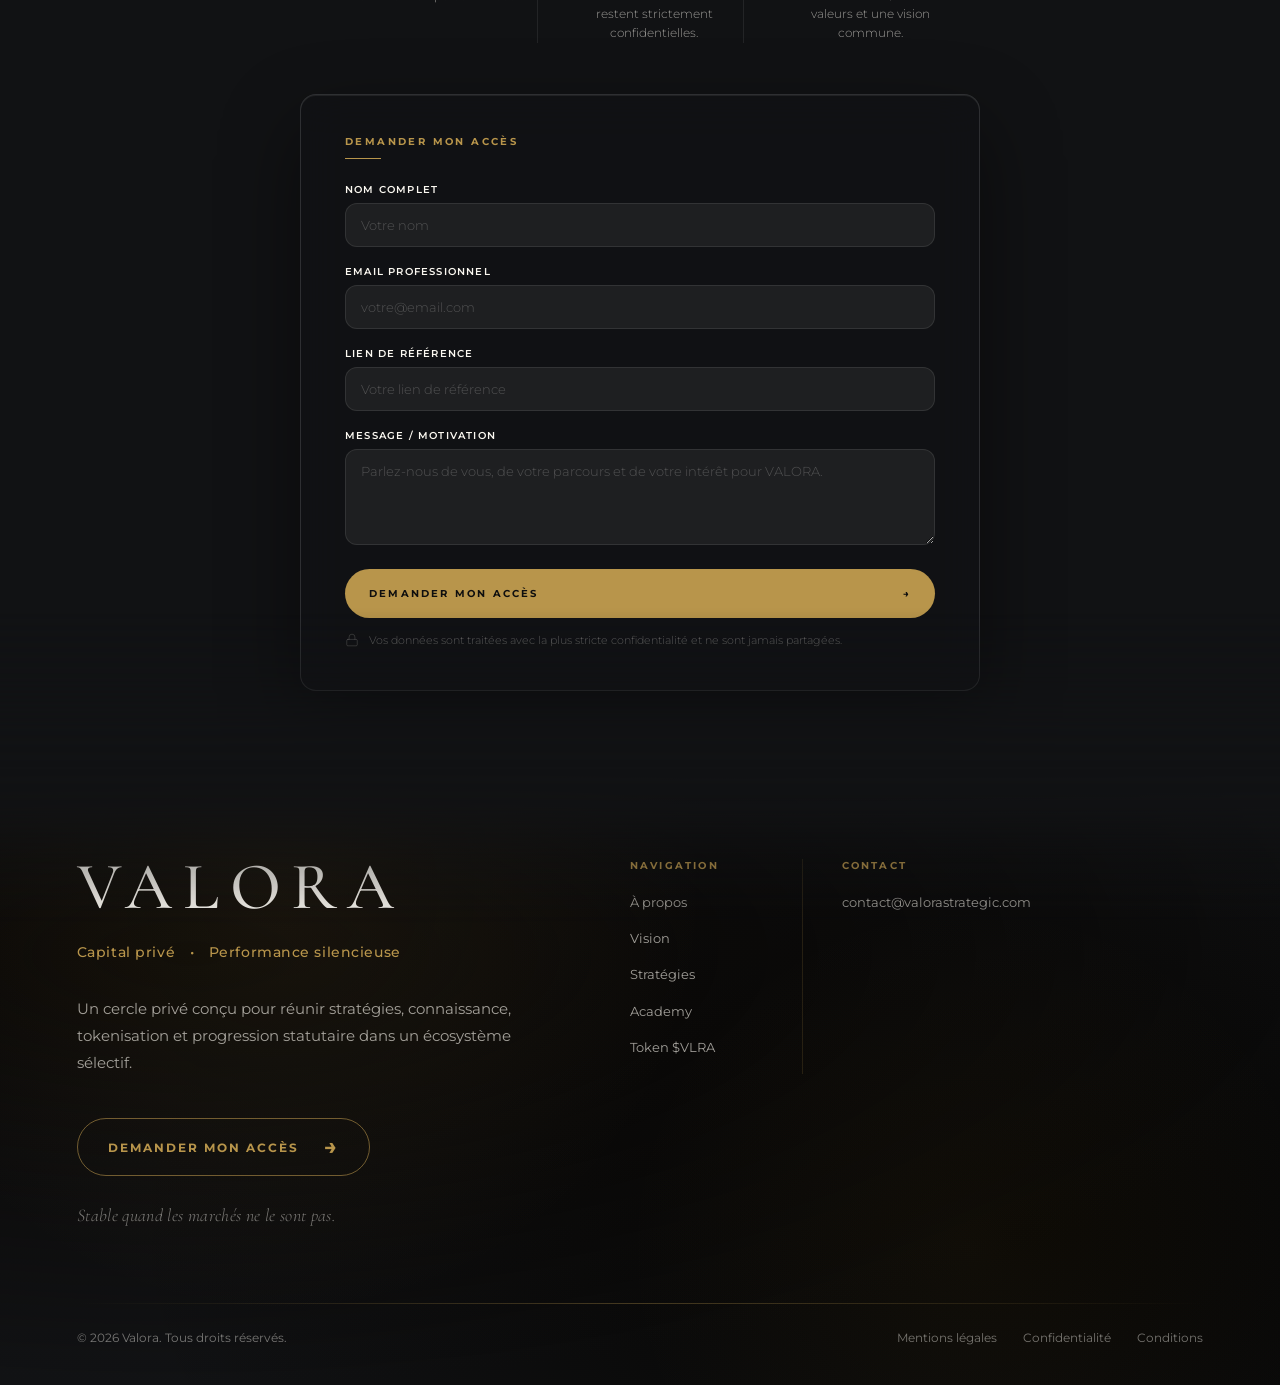
==== commit 55e8e709: "feat: ajout des 6 nouveaux blocs landing page + section équipe fondatrice - Vision Fondatrice et Nos" ====
--- a/index.html
+++ b/index.html
@@ -75,7 +75,13 @@
     .valora-academy,
     .valora-token,
     .valora-compensation,
-    .valora-ecosystem {
+    .valora-ecosystem,
+    .valora-vision,
+    .valora-principles,
+    .valora-team,
+    .valora-belonging,
+    .valora-pricing,
+    .valora-ecosystem-pillars {
       box-shadow: none;
     }
 
@@ -3367,8 +3373,14 @@
     .valora-compensation,
     .valora-ranks,
     .valora-ecosystem,
+    .valora-ecosystem-pillars,
     .valora-roadmap,
-    .valora-access {
+    .valora-access,
+    .valora-vision,
+    .valora-principles,
+    .valora-team,
+    .valora-belonging,
+    .valora-pricing {
       -webkit-mask-image: linear-gradient(
         to bottom,
         transparent           0px,
@@ -3435,6 +3447,741 @@
     }
 
     /* ============================================================
+       SECTION A — VISION FONDATRICE
+    ============================================================ */
+    .valora-vision {
+      position: relative;
+      background: var(--dark-bg);
+      padding: clamp(72px, 7vw, 110px) clamp(32px, 4.5vw, 72px);
+      isolation: isolate;
+    }
+    .valora-vision::after {
+      content: "";
+      position: absolute;
+      inset: 0;
+      z-index: -1;
+      background: radial-gradient(ellipse 60% 70% at 50% 50%, rgba(184, 149, 75, 0.04), transparent 70%);
+      pointer-events: none;
+    }
+    .vision-inner {
+      width: min(860px, 100%);
+      margin: 0 auto;
+      display: flex;
+      flex-direction: column;
+      align-items: center;
+      text-align: center;
+      gap: clamp(32px, 3.5vw, 52px);
+    }
+    .vision-heading h2 {
+      margin: 0;
+      font-family: "Cormorant Garamond", "Times New Roman", serif;
+      font-size: clamp(32px, 3.6vw, 54px);
+      line-height: 1.12;
+      font-weight: 400;
+      letter-spacing: -0.04em;
+      color: var(--dark-text);
+    }
+    .vision-quote {
+      margin: 0;
+      padding: clamp(28px, 3vw, 44px) clamp(32px, 4vw, 56px);
+      background: var(--glass-2-bg);
+      border: 1px solid var(--glass-2-border);
+      border-left: 3px solid rgba(184, 149, 75, 0.52);
+      border-radius: var(--radius);
+      backdrop-filter: blur(18px);
+      -webkit-backdrop-filter: blur(18px);
+      box-shadow: var(--glass-inset), 0 24px 60px rgba(0, 0, 0, 0.28);
+      text-align: left;
+    }
+    .vision-quote p {
+      margin: 0;
+      font-family: "Cormorant Garamond", "Times New Roman", serif;
+      font-size: clamp(18px, 1.6vw, 26px);
+      line-height: 1.65;
+      font-weight: 400;
+      font-style: italic;
+      color: var(--dark-text);
+      letter-spacing: -0.01em;
+    }
+    .vision-pillars {
+      display: grid;
+      grid-template-columns: repeat(4, 1fr);
+      gap: 14px;
+      width: 100%;
+    }
+    .vision-pillar {
+      padding: 20px 18px;
+      background: var(--glass-1-bg);
+      border: 1px solid var(--glass-1-border);
+      border-radius: var(--radius);
+      box-shadow: var(--glass-inset), 0 16px 40px rgba(0, 0, 0, 0.22);
+      display: flex;
+      flex-direction: column;
+      align-items: center;
+      gap: 12px;
+      text-align: center;
+    }
+    .vision-pillar-icon {
+      color: var(--gold);
+      font-size: 10px;
+      opacity: 0.75;
+    }
+    .vision-pillar p {
+      margin: 0;
+      color: var(--dark-muted);
+      font-size: clamp(12px, 0.95vw, 14px);
+      line-height: 1.65;
+      font-weight: 300;
+    }
+
+    /* ============================================================
+       SECTION B — NOS PRINCIPES
+    ============================================================ */
+    .valora-principles {
+      position: relative;
+      background: var(--dark-bg);
+      padding: clamp(60px, 5.5vw, 88px) clamp(32px, 4.5vw, 72px);
+      isolation: isolate;
+    }
+    .principles-inner {
+      width: min(1280px, 100%);
+      margin: 0 auto;
+    }
+    .principles-heading {
+      display: flex;
+      flex-direction: column;
+      align-items: center;
+      text-align: center;
+      margin-bottom: clamp(36px, 4vw, 56px);
+    }
+    .principles-heading h2 {
+      margin: 0;
+      font-family: "Cormorant Garamond", "Times New Roman", serif;
+      font-size: clamp(32px, 3.6vw, 54px);
+      line-height: 1.12;
+      font-weight: 400;
+      letter-spacing: -0.04em;
+      color: var(--dark-text);
+    }
+    .principles-grid {
+      display: grid;
+      grid-template-columns: repeat(3, 1fr);
+      gap: 14px;
+    }
+    .principle-card {
+      padding: clamp(28px, 3vw, 44px) clamp(24px, 2.5vw, 36px);
+      background: var(--glass-1-bg);
+      border: 1px solid var(--glass-1-border);
+      border-radius: var(--radius);
+      box-shadow: var(--glass-inset), 0 20px 56px rgba(0, 0, 0, 0.28);
+      display: flex;
+      flex-direction: column;
+      gap: 20px;
+      transition: border-color 0.26s ease, transform 0.26s ease;
+    }
+    .principle-card:hover {
+      border-color: var(--dark-border-hover);
+      transform: translateY(-4px);
+      box-shadow: var(--glass-inset), 0 0 0 1px rgba(184, 149, 75, 0.22), 0 28px 72px rgba(0, 0, 0, 0.38);
+    }
+    .principle-num {
+      font-family: "Cormorant Garamond", "Times New Roman", serif;
+      font-size: 42px;
+      font-weight: 400;
+      color: rgba(184, 149, 75, 0.28);
+      line-height: 1;
+      letter-spacing: -0.04em;
+    }
+    .principle-body h3 {
+      margin: 0 0 14px;
+      font-family: "Cormorant Garamond", "Times New Roman", serif;
+      font-size: clamp(20px, 1.7vw, 28px);
+      font-weight: 500;
+      letter-spacing: -0.02em;
+      color: var(--dark-text);
+      line-height: 1.15;
+    }
+    .principle-body p {
+      margin: 0;
+      color: var(--dark-muted);
+      font-size: clamp(13px, 1vw, 15px);
+      line-height: 1.82;
+      font-weight: 300;
+    }
+
+    /* ============================================================
+       SECTION C — L'ÉCOSYSTÈME VALORA (6 PILIERS)
+    ============================================================ */
+    .valora-ecosystem-pillars {
+      position: relative;
+      background: var(--dark-bg);
+      padding: clamp(72px, 6vw, 100px) clamp(32px, 4.5vw, 72px);
+      isolation: isolate;
+    }
+    .valora-ecosystem-pillars::after {
+      content: "";
+      position: absolute;
+      inset: 0;
+      z-index: -1;
+      background:
+        radial-gradient(ellipse 80% 50% at 50% 0%, rgba(184, 149, 75, 0.05), transparent 65%),
+        radial-gradient(ellipse 60% 40% at 50% 100%, rgba(184, 149, 75, 0.03), transparent 60%);
+      pointer-events: none;
+    }
+    .ep-inner {
+      width: min(1420px, 100%);
+      margin: 0 auto;
+    }
+    .ep-heading {
+      display: flex;
+      flex-direction: column;
+      align-items: center;
+      text-align: center;
+      margin-bottom: clamp(42px, 5vw, 68px);
+    }
+    .ep-heading h2 {
+      margin: 0;
+      font-family: "Cormorant Garamond", "Times New Roman", serif;
+      font-size: clamp(32px, 3.6vw, 54px);
+      line-height: 1.12;
+      font-weight: 400;
+      letter-spacing: -0.04em;
+      color: var(--dark-text);
+    }
+    .ep-heading p {
+      margin: 0;
+      color: var(--dark-muted);
+      font-size: clamp(14px, 1.1vw, 17px);
+      font-weight: 300;
+      line-height: 1.75;
+      max-width: 520px;
+    }
+    .ep-grid {
+      display: grid;
+      grid-template-columns: repeat(3, 1fr);
+      gap: 14px;
+    }
+    .ep-card {
+      padding: clamp(28px, 3vw, 44px) clamp(22px, 2.2vw, 34px);
+      background: var(--glass-1-bg);
+      border: 1px solid var(--glass-1-border);
+      border-radius: var(--radius);
+      box-shadow: var(--glass-inset), 0 20px 56px rgba(0, 0, 0, 0.26);
+      display: flex;
+      flex-direction: column;
+      gap: 14px;
+      transition: border-color 0.26s ease, transform 0.26s ease, box-shadow 0.26s ease;
+    }
+    .ep-card:hover {
+      border-color: var(--dark-border-hover);
+      transform: translateY(-4px);
+      box-shadow: var(--glass-inset), 0 0 0 1px rgba(184, 149, 75, 0.22), 0 28px 72px rgba(0, 0, 0, 0.36);
+    }
+    .ep-card-status {
+      display: inline-flex;
+      align-items: center;
+      gap: 7px;
+      font-size: 9px;
+      font-weight: 700;
+      letter-spacing: 0.22em;
+      text-transform: uppercase;
+      color: var(--gold);
+      width: fit-content;
+    }
+    .ep-card-status::before {
+      content: "";
+      width: 6px;
+      height: 6px;
+      border-radius: 50%;
+      background: var(--gold);
+      flex-shrink: 0;
+      box-shadow: 0 0 8px rgba(184, 149, 75, 0.55);
+    }
+    .ep-card-status--dev {
+      color: var(--dark-muted);
+    }
+    .ep-card-status--dev::before {
+      background: var(--dark-muted);
+      box-shadow: none;
+    }
+    .ep-card h3 {
+      margin: 0;
+      font-family: "Cormorant Garamond", "Times New Roman", serif;
+      font-size: clamp(20px, 1.7vw, 28px);
+      font-weight: 500;
+      letter-spacing: -0.02em;
+      color: var(--dark-text);
+      line-height: 1.15;
+    }
+    .ep-card p {
+      margin: 0;
+      color: var(--dark-muted);
+      font-size: clamp(12.5px, 0.95vw, 14.5px);
+      line-height: 1.78;
+      font-weight: 300;
+    }
+
+    /* ============================================================
+       SECTION D — L'ÉQUIPE FONDATRICE
+    ============================================================ */
+    .valora-team {
+      position: relative;
+      background: var(--dark-bg);
+      padding: clamp(52px, 4.5vw, 72px) clamp(32px, 4.5vw, 72px);
+      isolation: isolate;
+    }
+    .team-inner {
+      width: min(1200px, 100%);
+      margin: 0 auto;
+    }
+    .team-heading {
+      display: flex;
+      flex-direction: column;
+      align-items: center;
+      text-align: center;
+      margin-bottom: clamp(28px, 3.5vw, 44px);
+    }
+    .team-heading h2 {
+      margin: 0;
+      font-family: "Cormorant Garamond", "Times New Roman", serif;
+      font-size: clamp(28px, 3vw, 46px);
+      line-height: 1.12;
+      font-weight: 400;
+      letter-spacing: -0.04em;
+      color: var(--dark-text);
+    }
+    .team-heading p {
+      margin: 0;
+      color: var(--dark-muted);
+      font-size: clamp(13px, 1vw, 15px);
+      font-weight: 300;
+      line-height: 1.75;
+    }
+    .team-grid {
+      display: grid;
+      grid-template-columns: repeat(2, 1fr);
+      gap: 20px;
+    }
+    /* Layout horizontal : photo gauche, bio droite */
+    .team-card {
+      background: var(--glass-1-bg);
+      border: 1px solid var(--glass-1-border);
+      border-radius: var(--radius);
+      box-shadow: var(--glass-inset), 0 20px 52px rgba(0, 0, 0, 0.28);
+      overflow: hidden;
+      display: flex;
+      flex-direction: row;
+      align-items: stretch;
+      transition: border-color 0.26s ease, transform 0.26s ease;
+    }
+    .team-card:hover {
+      border-color: var(--dark-border-hover);
+      transform: translateY(-3px);
+    }
+    .team-photo-wrap {
+      width: 220px;
+      flex-shrink: 0;
+      overflow: hidden;
+      background: rgba(255, 255, 255, 0.04);
+    }
+    .team-photo {
+      width: 100%;
+      height: 100%;
+      object-fit: cover;
+      object-position: center 15%;
+      display: block;
+      transition: transform 0.48s ease;
+    }
+    .team-card:hover .team-photo {
+      transform: scale(1.04);
+    }
+    .team-bio {
+      padding: clamp(20px, 2vw, 28px) clamp(20px, 2vw, 28px);
+      display: flex;
+      flex-direction: column;
+      gap: 12px;
+      flex: 1;
+      min-width: 0;
+    }
+    .team-meta h3 {
+      margin: 0 0 5px;
+      font-family: "Cormorant Garamond", "Times New Roman", serif;
+      font-size: clamp(20px, 1.7vw, 26px);
+      font-weight: 500;
+      letter-spacing: -0.02em;
+      color: var(--dark-text);
+      line-height: 1.1;
+    }
+    .team-title {
+      margin: 0;
+      font-size: 8px;
+      font-weight: 700;
+      letter-spacing: 0.20em;
+      text-transform: uppercase;
+      color: var(--gold);
+    }
+    .team-sep {
+      width: 32px;
+      height: 1px;
+      background: linear-gradient(90deg, var(--gold), transparent);
+      flex-shrink: 0;
+    }
+    .team-bio > p {
+      margin: 0;
+      color: var(--dark-muted);
+      font-size: clamp(12px, 0.9vw, 13.5px);
+      line-height: 1.78;
+      font-weight: 300;
+    }
+    .team-tags {
+      display: flex;
+      flex-wrap: wrap;
+      gap: 6px;
+      margin-top: 2px;
+    }
+    .team-tag {
+      display: inline-flex;
+      padding: 4px 10px;
+      border: 1px solid var(--glass-2-border);
+      border-radius: 999px;
+      font-size: 9px;
+      font-weight: 600;
+      letter-spacing: 0.10em;
+      text-transform: uppercase;
+      color: var(--dark-muted);
+      background: var(--glass-1-bg);
+    }
+
+    /* ============================================================
+       SECTION E — CE QUE SIGNIFIE APPARTENIR
+    ============================================================ */
+    .valora-belonging {
+      position: relative;
+      background: var(--dark-bg);
+      padding: clamp(72px, 6vw, 100px) clamp(32px, 4.5vw, 72px);
+      isolation: isolate;
+    }
+    .belonging-inner {
+      width: min(840px, 100%);
+      margin: 0 auto;
+      display: flex;
+      flex-direction: column;
+      align-items: center;
+      text-align: center;
+      gap: clamp(28px, 3vw, 42px);
+    }
+    .belonging-heading h2 {
+      margin: 0;
+      font-family: "Cormorant Garamond", "Times New Roman", serif;
+      font-size: clamp(32px, 3.6vw, 54px);
+      line-height: 1.12;
+      font-weight: 400;
+      letter-spacing: -0.04em;
+      color: var(--dark-text);
+    }
+    .belonging-content {
+      display: flex;
+      flex-direction: column;
+      gap: 18px;
+      max-width: 680px;
+    }
+    .belonging-content p {
+      margin: 0;
+      color: var(--dark-muted);
+      font-size: clamp(14px, 1.1vw, 17px);
+      line-height: 1.88;
+      font-weight: 300;
+    }
+    .belonging-callout {
+      width: 100%;
+      max-width: 640px;
+      padding: clamp(24px, 2.5vw, 36px) clamp(28px, 3vw, 48px);
+      background: var(--glass-2-bg);
+      border: 1px solid var(--glass-2-border);
+      border-radius: var(--radius);
+      backdrop-filter: blur(18px);
+      -webkit-backdrop-filter: blur(18px);
+      box-shadow: var(--glass-inset), 0 24px 60px rgba(0, 0, 0, 0.32);
+      display: flex;
+      flex-direction: column;
+      align-items: center;
+      gap: 16px;
+    }
+    .belonging-callout-label {
+      margin: 0;
+      font-size: 10px;
+      font-weight: 700;
+      letter-spacing: 0.22em;
+      text-transform: uppercase;
+      color: var(--gold);
+    }
+    .belonging-callout-values {
+      display: flex;
+      align-items: center;
+      gap: 16px;
+      flex-wrap: wrap;
+      justify-content: center;
+    }
+    .belonging-callout-values span {
+      font-family: "Cormorant Garamond", "Times New Roman", serif;
+      font-size: clamp(22px, 2vw, 32px);
+      font-weight: 500;
+      color: var(--dark-text);
+      letter-spacing: -0.02em;
+      line-height: 1;
+    }
+    .belonging-dot {
+      color: var(--gold) !important;
+      font-size: 10px !important;
+      font-family: "Montserrat", sans-serif !important;
+      opacity: 0.65;
+    }
+    .belonging-footnote {
+      margin: 0;
+      font-size: clamp(12px, 0.95vw, 14px);
+      color: var(--dark-muted-soft);
+      font-weight: 300;
+      font-style: italic;
+      letter-spacing: 0.04em;
+    }
+
+    /* ============================================================
+       SECTION F — ADHÉSION À VIE (PRICING)
+    ============================================================ */
+    .valora-pricing {
+      position: relative;
+      background: var(--dark-bg);
+      padding: clamp(72px, 6vw, 100px) clamp(32px, 4.5vw, 72px);
+      isolation: isolate;
+    }
+    .pricing-inner {
+      width: min(1420px, 100%);
+      margin: 0 auto;
+    }
+    .pricing-heading {
+      display: flex;
+      flex-direction: column;
+      align-items: center;
+      text-align: center;
+      margin-bottom: clamp(42px, 5vw, 68px);
+    }
+    .pricing-heading h2 {
+      margin: 0;
+      font-family: "Cormorant Garamond", "Times New Roman", serif;
+      font-size: clamp(32px, 3.6vw, 54px);
+      line-height: 1.12;
+      font-weight: 400;
+      letter-spacing: -0.04em;
+      color: var(--dark-text);
+    }
+    .pricing-heading p {
+      margin: 0;
+      color: var(--dark-muted);
+      font-size: clamp(14px, 1.1vw, 17px);
+      font-weight: 300;
+      line-height: 1.75;
+    }
+    .pricing-grid {
+      display: grid;
+      grid-template-columns: repeat(4, 1fr);
+      gap: 14px;
+      align-items: stretch;
+    }
+    .pricing-card {
+      position: relative;
+      background: var(--glass-1-bg);
+      border: 1px solid var(--glass-1-border);
+      border-radius: var(--radius);
+      box-shadow: var(--glass-inset), 0 20px 56px rgba(0, 0, 0, 0.28);
+      padding: clamp(28px, 3vw, 40px) clamp(22px, 2.2vw, 32px);
+      display: flex;
+      flex-direction: column;
+      gap: 24px;
+      transition: border-color 0.26s ease, transform 0.26s ease, box-shadow 0.26s ease;
+    }
+    .pricing-card:hover {
+      border-color: var(--dark-border-hover);
+      transform: translateY(-4px);
+      box-shadow: var(--glass-inset), 0 0 0 1px rgba(184, 149, 75, 0.22), 0 28px 72px rgba(0, 0, 0, 0.36);
+    }
+    .pricing-card--featured {
+      background: linear-gradient(160deg, rgba(184, 149, 75, 0.10) 0%, rgba(255, 255, 255, 0.04) 60%, rgba(255, 255, 255, 0.03) 100%);
+      border-color: rgba(184, 149, 75, 0.42);
+      box-shadow: var(--glass-inset), 0 0 0 1px rgba(184, 149, 75, 0.18), 0 28px 72px rgba(0, 0, 0, 0.34);
+    }
+    .pricing-card--featured:hover {
+      border-color: rgba(184, 149, 75, 0.62);
+      box-shadow: var(--glass-inset), 0 0 0 1px rgba(184, 149, 75, 0.32), 0 36px 90px rgba(184, 149, 75, 0.10);
+    }
+    .pricing-badge {
+      position: absolute;
+      top: -12px;
+      left: 50%;
+      transform: translateX(-50%);
+      background: var(--gold);
+      color: var(--black);
+      font-size: 9px;
+      font-weight: 700;
+      letter-spacing: 0.14em;
+      text-transform: uppercase;
+      padding: 5px 16px;
+      border-radius: 999px;
+      white-space: nowrap;
+    }
+    .pricing-card-head {
+      display: flex;
+      flex-direction: column;
+      gap: 10px;
+    }
+    .pricing-card-head h3 {
+      margin: 0;
+      font-family: "Cormorant Garamond", "Times New Roman", serif;
+      font-size: clamp(26px, 2.2vw, 36px);
+      font-weight: 500;
+      letter-spacing: -0.03em;
+      color: var(--dark-text);
+      line-height: 1;
+    }
+    .pricing-price {
+      display: flex;
+      align-items: baseline;
+      gap: 4px;
+    }
+    .pricing-amount {
+      font-family: "Cormorant Garamond", "Times New Roman", serif;
+      font-size: clamp(38px, 3.5vw, 56px);
+      font-weight: 400;
+      color: var(--gold);
+      line-height: 1;
+      letter-spacing: -0.04em;
+    }
+    .pricing-currency {
+      font-family: "Cormorant Garamond", "Times New Roman", serif;
+      font-size: clamp(20px, 1.8vw, 28px);
+      color: var(--gold);
+      font-weight: 400;
+      line-height: 1;
+    }
+    .pricing-desc {
+      margin: 0;
+      color: var(--dark-muted);
+      font-size: clamp(12px, 0.9vw, 13.5px);
+      line-height: 1.65;
+      font-weight: 300;
+    }
+    .pricing-features {
+      margin: 0;
+      padding: 0;
+      list-style: none;
+      display: flex;
+      flex-direction: column;
+      gap: 10px;
+      flex: 1;
+    }
+    .pricing-features li {
+      position: relative;
+      padding-left: 20px;
+      color: var(--dark-muted);
+      font-size: clamp(12px, 0.9vw, 13.5px);
+      line-height: 1.6;
+      font-weight: 300;
+    }
+    .pricing-features li::before {
+      content: "✓";
+      position: absolute;
+      left: 0;
+      top: 0;
+      color: var(--gold);
+      font-size: 11px;
+      font-weight: 700;
+      line-height: 1.6;
+    }
+    .pricing-features li.pricing-feature-header {
+      padding-left: 0;
+      color: var(--dark-text);
+      font-weight: 500;
+      font-size: clamp(11px, 0.85vw, 12.5px);
+      letter-spacing: 0.04em;
+    }
+    .pricing-features li.pricing-feature-header::before {
+      display: none;
+    }
+    .pricing-cta {
+      display: inline-flex;
+      align-items: center;
+      justify-content: space-between;
+      gap: 14px;
+      padding: 14px 20px;
+      background: transparent;
+      border: 1px solid var(--glass-2-border);
+      border-radius: 999px;
+      color: var(--dark-text);
+      text-decoration: none;
+      font-size: 10px;
+      font-weight: 700;
+      letter-spacing: 0.18em;
+      text-transform: uppercase;
+      transition: background 0.24s ease, border-color 0.24s ease, color 0.24s ease;
+      margin-top: auto;
+    }
+    .pricing-cta:hover {
+      background: var(--glass-2-bg);
+      border-color: rgba(184, 149, 75, 0.42);
+      color: var(--gold);
+    }
+    .pricing-cta--gold {
+      background: var(--gold);
+      border-color: var(--gold);
+      color: var(--black);
+    }
+    .pricing-cta--gold:hover {
+      background: rgba(184, 149, 75, 0.88);
+      border-color: transparent;
+      color: var(--black);
+    }
+    .pricing-footnote {
+      text-align: center;
+      margin: clamp(22px, 2.5vw, 36px) 0 0;
+      color: var(--dark-muted-soft);
+      font-size: 12px;
+      font-weight: 300;
+      font-style: italic;
+      letter-spacing: 0.04em;
+    }
+
+    /* ============================================================
+       RESPONSIVE — Nouvelles sections
+    ============================================================ */
+    @media (max-width: 1200px) {
+      .pricing-grid { grid-template-columns: repeat(2, 1fr); }
+      .ep-grid { grid-template-columns: repeat(2, 1fr); }
+    }
+    @media (max-width: 960px) {
+      .principles-grid { grid-template-columns: 1fr; }
+      .team-grid { grid-template-columns: 1fr; }
+    }
+    @media (max-width: 760px) {
+      .valora-vision,
+      .valora-principles,
+      .valora-team,
+      .valora-belonging,
+      .valora-pricing,
+      .valora-ecosystem-pillars { padding-left: 20px; padding-right: 20px; }
+      .vision-pillars { grid-template-columns: 1fr 1fr; }
+      .vision-quote { padding: 24px 22px; }
+      .ep-grid { grid-template-columns: 1fr; }
+      .pricing-grid { grid-template-columns: 1fr; }
+      /* Sur mobile : la carte redevient verticale */
+      .team-card { flex-direction: column; }
+      .team-photo-wrap { width: 100%; height: 260px; }
+      .belonging-callout { padding: 22px 20px; }
+    }
+    @media (max-width: 480px) {
+      .vision-pillars { grid-template-columns: 1fr; }
+      .team-photo-wrap { height: 220px; }
+    }
+
+    /* ============================================================
        ANIMATIONS Motion Design
     ============================================================ */
 
@@ -3944,7 +4691,7 @@
       .valora-token,
       .valora-compensation,
       .valora-ranks,
-      .valora-ecosystem,
+      .valora-ecosystem-pillars,
       .valora-roadmap {
         padding-left: 20px;
         padding-right: 20px;
@@ -4305,6 +5052,84 @@
   </div>
 
   <!-- ============================================================
+       A — VISION FONDATRICE
+  ============================================================ -->
+  <section class="valora-vision" id="vision">
+    <div class="vision-inner">
+
+      <div class="vision-heading">
+        <h2 class="reveal">Un cercle. Pas un produit.</h2>
+        <div class="section-sep reveal" data-delay="60"></div>
+      </div>
+
+      <blockquote class="vision-quote reveal" data-delay="100">
+        <p>« Il existe des opportunités que le grand public n'atteindra jamais — non par manque de moyens, mais par manque d'accès. Valora n'existe pas pour vendre un accès. Elle existe pour rassembler ceux qui comprennent que la richesse durable se construit dans la discrétion, la méthode et la communauté. »</p>
+      </blockquote>
+
+      <div class="vision-pillars reveal" data-delay="160">
+        <div class="vision-pillar">
+          <span class="vision-pillar-icon">◆</span>
+          <p>Stratégies institutionnelles accessibles</p>
+        </div>
+        <div class="vision-pillar">
+          <span class="vision-pillar-icon">◆</span>
+          <p>Opportunités sélectionnées avec rigueur</p>
+        </div>
+        <div class="vision-pillar">
+          <span class="vision-pillar-icon">◆</span>
+          <p>Communauté fondée sur la confiance</p>
+        </div>
+        <div class="vision-pillar">
+          <span class="vision-pillar-icon">◆</span>
+          <p>Éducation au service de l'indépendance</p>
+        </div>
+      </div>
+
+    </div>
+  </section>
+
+  <!-- ============================================================
+       B — NOS PRINCIPES
+  ============================================================ -->
+  <section class="valora-principles" id="principes">
+    <div class="principles-inner">
+
+      <div class="principles-heading">
+        <h2 class="reveal">Ce qui nous distingue.</h2>
+        <div class="section-sep reveal" data-delay="60"></div>
+      </div>
+
+      <div class="principles-grid">
+
+        <article class="principle-card reveal" data-delay="0">
+          <div class="principle-num">01</div>
+          <div class="principle-body">
+            <h3>L'accès avant tout</h3>
+            <p>Valora n'est pas une offre ouverte. Chaque membre intègre un cercle construit sur la confiance, la sélection et l'alignement des valeurs. L'accès n'est pas un droit — c'est une reconnaissance.</p>
+          </div>
+        </article>
+
+        <article class="principle-card reveal" data-delay="100">
+          <div class="principle-num">02</div>
+          <div class="principle-body">
+            <h3>Un réseau qui amplifie</h3>
+            <p>Ici, les connexions ont de la valeur. Les membres Valora évoluent dans un environnement où chaque rencontre peut devenir une opportunité, une alliance ou un levier de croissance.</p>
+          </div>
+        </article>
+
+        <article class="principle-card reveal" data-delay="200">
+          <div class="principle-num">03</div>
+          <div class="principle-body">
+            <h3>Construire dans la durée</h3>
+            <p>La performance court-terme ne nous intéresse pas seule. Valora est construit pour ceux qui pensent en décennies — des structures solides, des stratégies éprouvées, une vision pérenne.</p>
+          </div>
+        </article>
+
+      </div>
+    </div>
+  </section>
+
+  <!-- ============================================================
        02 VALORA EN UN COUP D'ŒIL
   ============================================================ -->
   <section class="valora-overview" id="apropos">
@@ -4631,6 +5456,64 @@
   </section>
 
   <!-- ============================================================
+       D — L'ÉQUIPE FONDATRICE
+  ============================================================ -->
+  <section class="valora-team" id="equipe">
+    <div class="team-inner">
+
+      <div class="team-heading">
+        <h2 class="reveal">Construit par des gens qui comprennent.</h2>
+        <div class="section-sep reveal" data-delay="60"></div>
+        <p class="reveal" data-delay="100">Deux fondateurs. Une vision commune. Une exécution sans compromis.</p>
+      </div>
+
+      <div class="team-grid">
+
+        <article class="team-card reveal" data-delay="0">
+          <div class="team-photo-wrap">
+            <img src="./Alexis Delhotal.webp" alt="Alexis Delhotal, Co-fondateur &amp; Directeur Général" class="team-photo" loading="lazy" />
+          </div>
+          <div class="team-bio">
+            <div class="team-meta">
+              <h3>Alexis Delhotal</h3>
+              <p class="team-title">CO-FONDATEUR &amp; DIRECTEUR GÉNÉRAL</p>
+            </div>
+            <div class="team-sep"></div>
+            <p>Issu de la banque en gestion de patrimoine, Alexis a exercé en tant que conseiller Société Générale auprès d'une clientèle fortunée. Certifié AMF, diplômé de Paris School of Business en Gestion de Patrimoine et co-fondateur de MCaisse, il dirige aujourd'hui le développement global de l'écosystème Valora et sa stratégie.</p>
+            <div class="team-tags">
+              <span class="team-tag">Gestion de patrimoine</span>
+              <span class="team-tag">Certifié AMF</span>
+              <span class="team-tag">Banque privée</span>
+              <span class="team-tag">Entrepreneuriat</span>
+            </div>
+          </div>
+        </article>
+
+        <article class="team-card reveal" data-delay="120">
+          <div class="team-photo-wrap">
+            <img src="./Marie Maille.webp" alt="Marie Maille, Co-fondatrice &amp; Directrice des Opérations" class="team-photo" loading="lazy" />
+          </div>
+          <div class="team-bio">
+            <div class="team-meta">
+              <h3>Marie Maille</h3>
+              <p class="team-title">CO-FONDATRICE &amp; DIRECTRICE DES OPÉRATIONS</p>
+            </div>
+            <div class="team-sep"></div>
+            <p>Analyste en stratégies d'investissement alternatif au sein d'un family office parisien, Marie possède 8 ans d'expérience dans la structuration de portefeuilles familiaux multi-actifs. Spécialiste des actifs réels et de la diversification patrimoniale, elle pilote le développement des piliers Real Assets et Ventures.</p>
+            <div class="team-tags">
+              <span class="team-tag">Investissement alternatif</span>
+              <span class="team-tag">Family office</span>
+              <span class="team-tag">Actifs réels</span>
+              <span class="team-tag">Multi-actifs</span>
+            </div>
+          </div>
+        </article>
+
+      </div>
+    </div>
+  </section>
+
+  <!-- ============================================================
        06 PLAN DE RÉMUNÉRATION
   ============================================================ -->
   <section class="valora-compensation" id="remuneration">
@@ -4711,6 +5594,135 @@
       </div>
     </div>
 
+  </section>
+
+  <!-- ============================================================
+       E — CE QUE SIGNIFIE APPARTENIR
+  ============================================================ -->
+  <section class="valora-belonging" id="appartenir">
+    <div class="belonging-inner">
+
+      <div class="belonging-heading">
+        <h2 class="reveal">L'appartenance avant tout.</h2>
+        <div class="section-sep reveal" data-delay="60"></div>
+      </div>
+
+      <div class="belonging-content reveal" data-delay="100">
+        <p>Rejoindre Valora, ce n'est pas souscrire à un service. C'est intégrer un cercle. Cela signifie accéder à une intelligence collective, à des stratégies élaborées pour vous, et à une communauté qui avance dans la même direction.</p>
+        <p>Ici, vous n'êtes pas un numéro. Vous êtes un membre — avec tout ce que cela implique en termes de responsabilités, d'avantages et d'appartenance.</p>
+      </div>
+
+      <div class="belonging-callout reveal" data-delay="180">
+        <p class="belonging-callout-label">Nos engagements fondamentaux</p>
+        <div class="belonging-callout-values">
+          <span>Performance.</span>
+          <span class="belonging-dot">◆</span>
+          <span>Sécurité.</span>
+          <span class="belonging-dot">◆</span>
+          <span>Transparence.</span>
+        </div>
+      </div>
+
+      <p class="belonging-footnote reveal" data-delay="240">Adhésion unique. Aucun abonnement récurrent. Un investissement en vous-même.</p>
+
+    </div>
+  </section>
+
+  <!-- ============================================================
+       F — ADHÉSION À VIE (PRICING)
+  ============================================================ -->
+  <section class="valora-pricing" id="adhesion">
+    <div class="pricing-inner">
+
+      <div class="pricing-heading">
+        <h2 class="reveal">Choisissez votre cercle.</h2>
+        <div class="section-sep reveal" data-delay="60"></div>
+        <p class="reveal" data-delay="100">Un accès unique. Un investissement en vous-même. Aucun frais récurrent.</p>
+      </div>
+
+      <div class="pricing-grid">
+
+        <article class="pricing-card reveal" data-delay="0">
+          <div class="pricing-card-head">
+            <h3>Explorer</h3>
+            <div class="pricing-price">
+              <span class="pricing-amount">49</span><span class="pricing-currency">€</span>
+            </div>
+            <p class="pricing-desc">Découvrez l'écosystème Valora. Premier pas vers le cercle.</p>
+          </div>
+          <ul class="pricing-features">
+            <li class="pricing-feature-header">Accès inclus :</li>
+            <li>Accès plateforme et dashboard</li>
+            <li>Communications officielles du cercle</li>
+            <li>Parrainage direct niveau 1</li>
+            <li>Support par email</li>
+          </ul>
+          <a href="#contact" class="pricing-cta">Rejoindre <span>→</span></a>
+        </article>
+
+        <article class="pricing-card reveal" data-delay="80">
+          <div class="pricing-card-head">
+            <h3>Investor</h3>
+            <div class="pricing-price">
+              <span class="pricing-amount">499</span><span class="pricing-currency">€</span>
+            </div>
+            <p class="pricing-desc">Accédez aux stratégies et à la formation complète.</p>
+          </div>
+          <ul class="pricing-features">
+            <li class="pricing-feature-header">Tout Explorer, plus :</li>
+            <li>Accès stratégies VALORA QUANT</li>
+            <li>VALORA Academy — parcours complet</li>
+            <li>Partage de rendements sur parrainages</li>
+            <li>Système de parrainage multi-niveaux</li>
+            <li>Accès prioritaire aux pré-ventes $VLRA</li>
+          </ul>
+          <a href="#contact" class="pricing-cta">Rejoindre <span>→</span></a>
+        </article>
+
+        <article class="pricing-card pricing-card--featured reveal" data-delay="160">
+          <div class="pricing-badge">★ Le plus populaire</div>
+          <div class="pricing-card-head">
+            <h3>Partner</h3>
+            <div class="pricing-price">
+              <span class="pricing-amount">999</span><span class="pricing-currency">€</span>
+            </div>
+            <p class="pricing-desc">Le cercle complet. Stratégies, réseau, accès privilégiés.</p>
+          </div>
+          <ul class="pricing-features">
+            <li class="pricing-feature-header">Tout Investor, plus :</li>
+            <li>Accès VALORA VENTURES — projets &amp; startups</li>
+            <li>Événements privés VALORA NETWORK</li>
+            <li>Academy complète (finance, IA, entrepreneuriat)</li>
+            <li>Support dédié</li>
+            <li>Accès prioritaire aux nouvelles opportunités</li>
+          </ul>
+          <a href="#contact" class="pricing-cta pricing-cta--gold">Rejoindre <span>→</span></a>
+        </article>
+
+        <article class="pricing-card reveal" data-delay="240">
+          <div class="pricing-card-head">
+            <h3>Legacy</h3>
+            <div class="pricing-price">
+              <span class="pricing-amount">2 499</span><span class="pricing-currency">€</span>
+            </div>
+            <p class="pricing-desc">Pour ceux qui bâtissent sur le long terme. L'accès le plus profond.</p>
+          </div>
+          <ul class="pricing-features">
+            <li class="pricing-feature-header">Tout Partner, plus :</li>
+            <li>Cercle privé — places limitées</li>
+            <li>Accès VALORA REAL ASSETS — actifs tangibles</li>
+            <li>Allocations exclusives &amp; co-investissement</li>
+            <li>Groupe privé des fondateurs</li>
+            <li>Accès aux opportunités VC</li>
+          </ul>
+          <a href="#contact" class="pricing-cta">Rejoindre <span>→</span></a>
+        </article>
+
+      </div>
+
+      <p class="pricing-footnote reveal" data-delay="300">Paiement unique. Aucun abonnement. Accès à vie garanti.</p>
+
+    </div>
   </section>
 
   <!-- ============================================================
@@ -4808,74 +5820,56 @@
   </section>
 
   <!-- ============================================================
-       08 ÉCOSYSTÈME VALORA
+       08 ÉCOSYSTÈME VALORA — 6 PILIERS
   ============================================================ -->
   <div class="s-bridge s-bridge--light" aria-hidden="true"></div>
-  <section class="valora-ecosystem" id="ecosysteme">
-    <div class="eco-inner">
-      <div class="eco-split">
-
-        <!-- Gauche : texte -->
-        <div class="eco-left">
-          <h2 class="reveal">Connecté mondialement. Déployé stratégiquement.</h2>
-          <div class="eco-left-sep"></div>
-          <p class="reveal" data-delay="80">Valora n'est pas une simple plateforme. C'est un écosystème privé où stratégies, éducation, tokenisation, progression et communauté avancent dans une même direction.</p>
-        </div>
-
-        <!-- Droite : grille 2×2 -->
-        <div class="eco-card-grid">
-
-          <article class="eco-card reveal" data-delay="0">
-            <svg class="eco-card-icon" width="28" height="28" viewBox="0 0 36 36" fill="none" stroke="currentColor" stroke-width="1.4" stroke-linecap="round" stroke-linejoin="round">
-              <polyline points="2,26 10,16 16,20 24,10 34,14"/>
-              <polyline points="28,14 34,14 34,20"/>
-            </svg>
-            <div>
-              <h4>Stratégies VALORA</h4>
-              <p>Accédez aux stratégies delta-neutres institutionnelles de Valora pour générer des rendements stables et décorrélés des mouvements de marché.</p>
-            </div>
-            <a href="#delta" class="eco-card-link">Explorer →</a>
-          </article>
-
-          <article class="eco-card reveal" data-delay="80">
-            <svg class="eco-card-icon" width="28" height="28" viewBox="0 0 36 36" fill="none" stroke="currentColor" stroke-width="1.4" stroke-linecap="round" stroke-linejoin="round">
-              <path d="M 18 4 L 34 12 L 18 20 L 2 12 Z"/>
-              <path d="M 6 16 L 6 26 C 6 30 12 33 18 33 C 24 33 30 30 30 26 L 30 16"/>
-            </svg>
-            <div>
-              <h4>VALORA Academy</h4>
-              <p>Sessions de formation live, explications des stratégies, parcours structuré du débutant à l'expert en DeFi et investissement crypto.</p>
-            </div>
-            <a href="#academy" class="eco-card-link">Explorer →</a>
-          </article>
-
-          <article class="eco-card reveal" data-delay="160">
-            <svg class="eco-card-icon" width="28" height="28" viewBox="0 0 36 36" fill="none" stroke="currentColor" stroke-width="1.4" stroke-linecap="round" stroke-linejoin="round">
-              <path d="M 18 3 L 22 14 L 34 14 L 25 21 L 28 33 L 18 26 L 8 33 L 11 21 L 2 14 L 14 14 Z"/>
-            </svg>
-            <div>
-              <h4>Token $VLRA</h4>
-              <p>Un actif d'écosystème qui relie participation, gouvernance et appartenance au cercle.</p>
-            </div>
-            <a href="#token" class="eco-card-link">Explorer →</a>
-          </article>
-
-          <article class="eco-card reveal" data-delay="240">
-            <svg class="eco-card-icon" width="28" height="28" viewBox="0 0 36 36" fill="none" stroke="currentColor" stroke-width="1.4" stroke-linecap="round" stroke-linejoin="round">
-              <circle cx="18" cy="18" r="6"/>
-              <circle cx="6" cy="8" r="4"/><circle cx="30" cy="8" r="4"/>
-              <circle cx="6" cy="28" r="4"/><circle cx="30" cy="28" r="4"/>
-              <line x1="10" y1="10" x2="14" y2="14"/><line x1="26" y1="10" x2="22" y2="14"/>
-              <line x1="10" y1="26" x2="14" y2="22"/><line x1="26" y1="26" x2="22" y2="22"/>
-            </svg>
-            <div>
-              <h4>Cercle privé</h4>
-              <p>Une communauté sélective où la qualité des membres prime, dans une logique de confiance.</p>
-            </div>
-            <a href="#contact" class="eco-card-link">Explorer →</a>
-          </article>
-
-        </div>
+  <section class="valora-ecosystem-pillars" id="ecosysteme">
+    <div class="ep-inner">
+
+      <div class="ep-heading">
+        <h2 class="reveal">Construire plus qu'un rendement.</h2>
+        <div class="section-sep reveal" data-delay="60"></div>
+        <p class="reveal" data-delay="100">Six dimensions. Un écosystème conçu pour durer.</p>
+      </div>
+
+      <div class="ep-grid">
+
+        <article class="ep-card reveal" data-delay="0">
+          <div class="ep-card-status">Actif</div>
+          <h3>VALORA QUANT</h3>
+          <p>Infrastructure algorithmique déployée en continu, exploitant les opportunités d'arbitrage et les stratégies delta-neutres. Rendements stables, décorrélés du marché, 24h/24.</p>
+        </article>
+
+        <article class="ep-card reveal" data-delay="80">
+          <div class="ep-card-status">Actif</div>
+          <h3>VALORA VENTURES</h3>
+          <p>Participation au financement de projets à fort potentiel en IA, Fintech, Web3 et SaaS — des opportunités habituellement réservées aux insiders et aux fonds institutionnels.</p>
+        </article>
+
+        <article class="ep-card reveal" data-delay="160">
+          <div class="ep-card-status ep-card-status--dev">En développement</div>
+          <h3>VALORA REAL ASSETS</h3>
+          <p>Accès progressif aux actifs tangibles générateurs de revenus : immobilier fractionné, parkings, entrepôts et projets d'énergie renouvelable. L'économie réelle sur la blockchain.</p>
+        </article>
+
+        <article class="ep-card reveal" data-delay="240">
+          <div class="ep-card-status">Actif</div>
+          <h3>VALORA ACADEMY</h3>
+          <p>Formation continue exclusive en finance personnelle, investissement, fiscalité, intelligence artificielle et entrepreneuriat. Du débutant à l'expert en parcours structuré.</p>
+        </article>
+
+        <article class="ep-card reveal" data-delay="320">
+          <div class="ep-card-status">Actif</div>
+          <h3>VALORA NETWORK</h3>
+          <p>Le cercle privé qui crée le plus de valeur. Réseau d'entrepreneurs, d'investisseurs et de partenaires sélectionnés. Événements exclusifs, connexions stratégiques, intelligence collective.</p>
+        </article>
+
+        <article class="ep-card reveal" data-delay="400">
+          <div class="ep-card-status">Actif</div>
+          <h3>VALORA ASSIST</h3>
+          <p>Solutions de confiance pour avancer sereinement dans vos démarches professionnelles et personnelles. Un interlocuteur dédié, des réponses adaptées à votre situation.</p>
+        </article>
+
       </div>
     </div>
   </section>
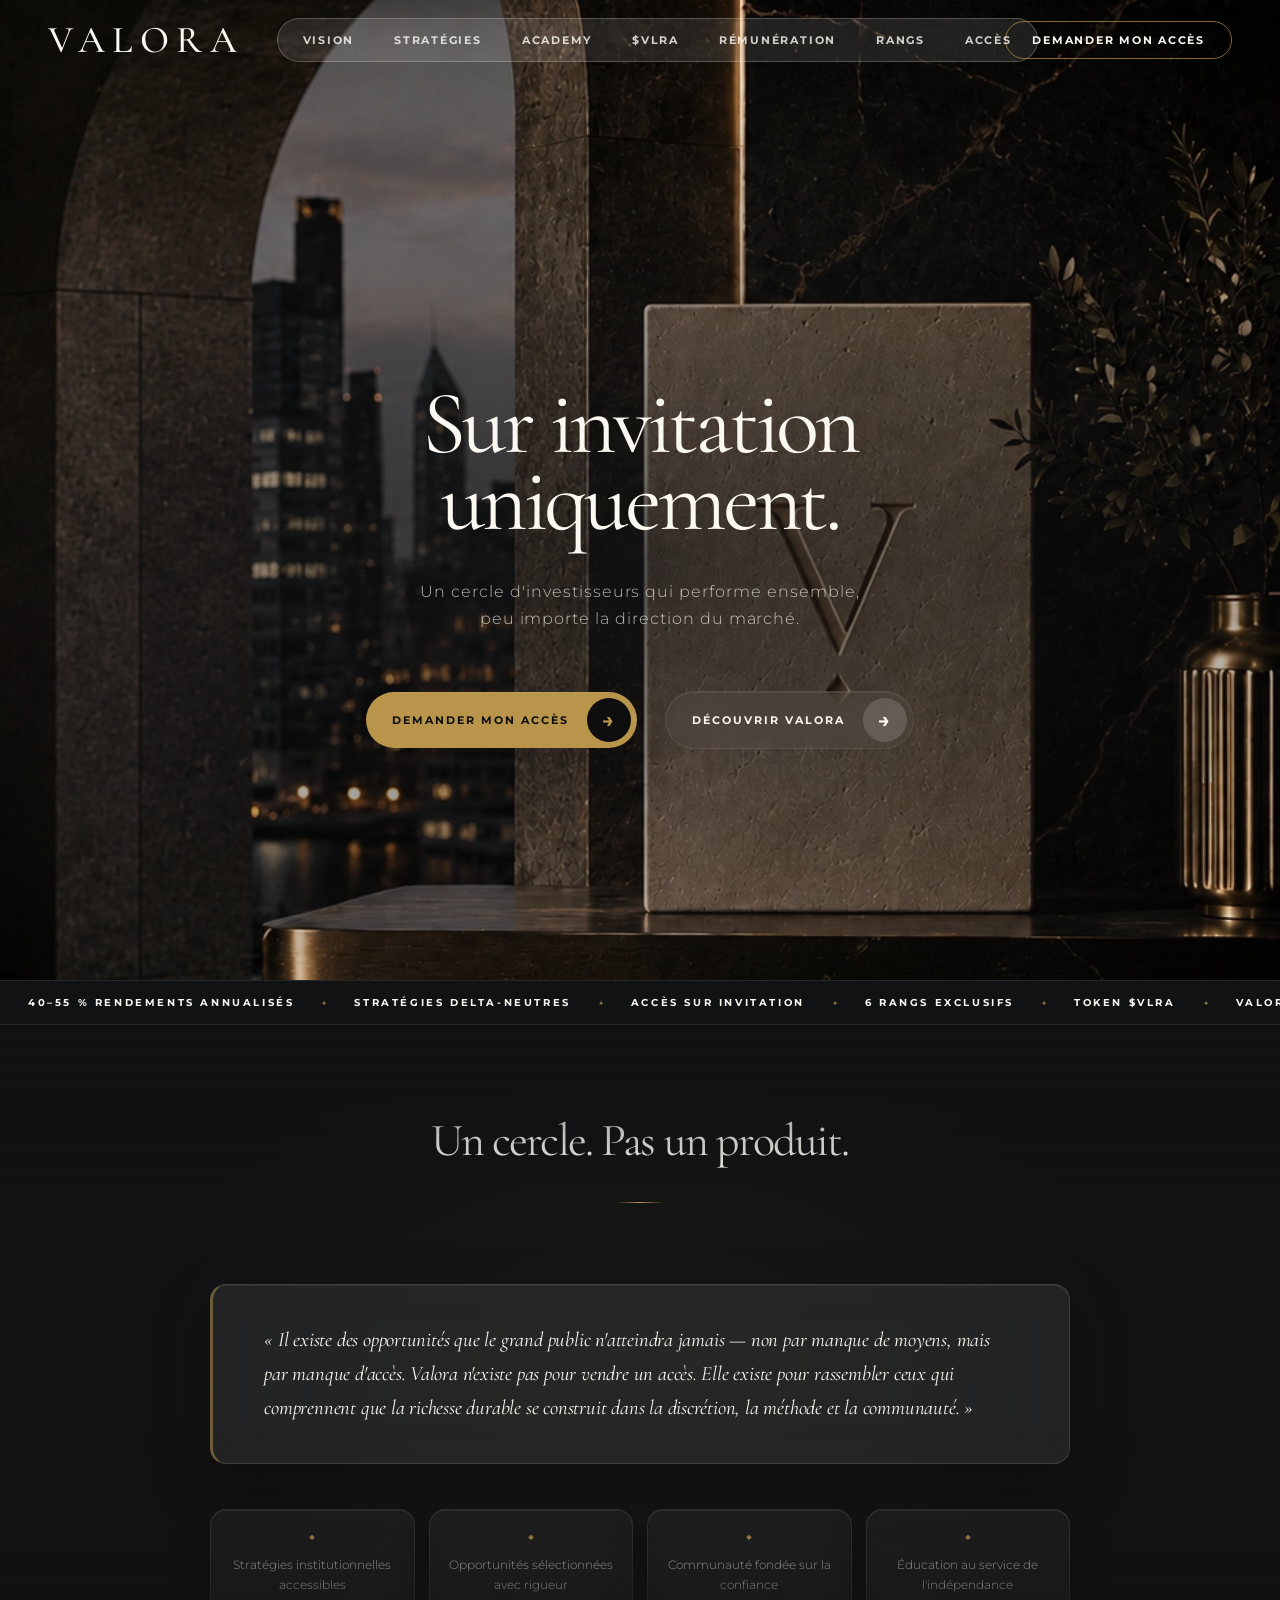
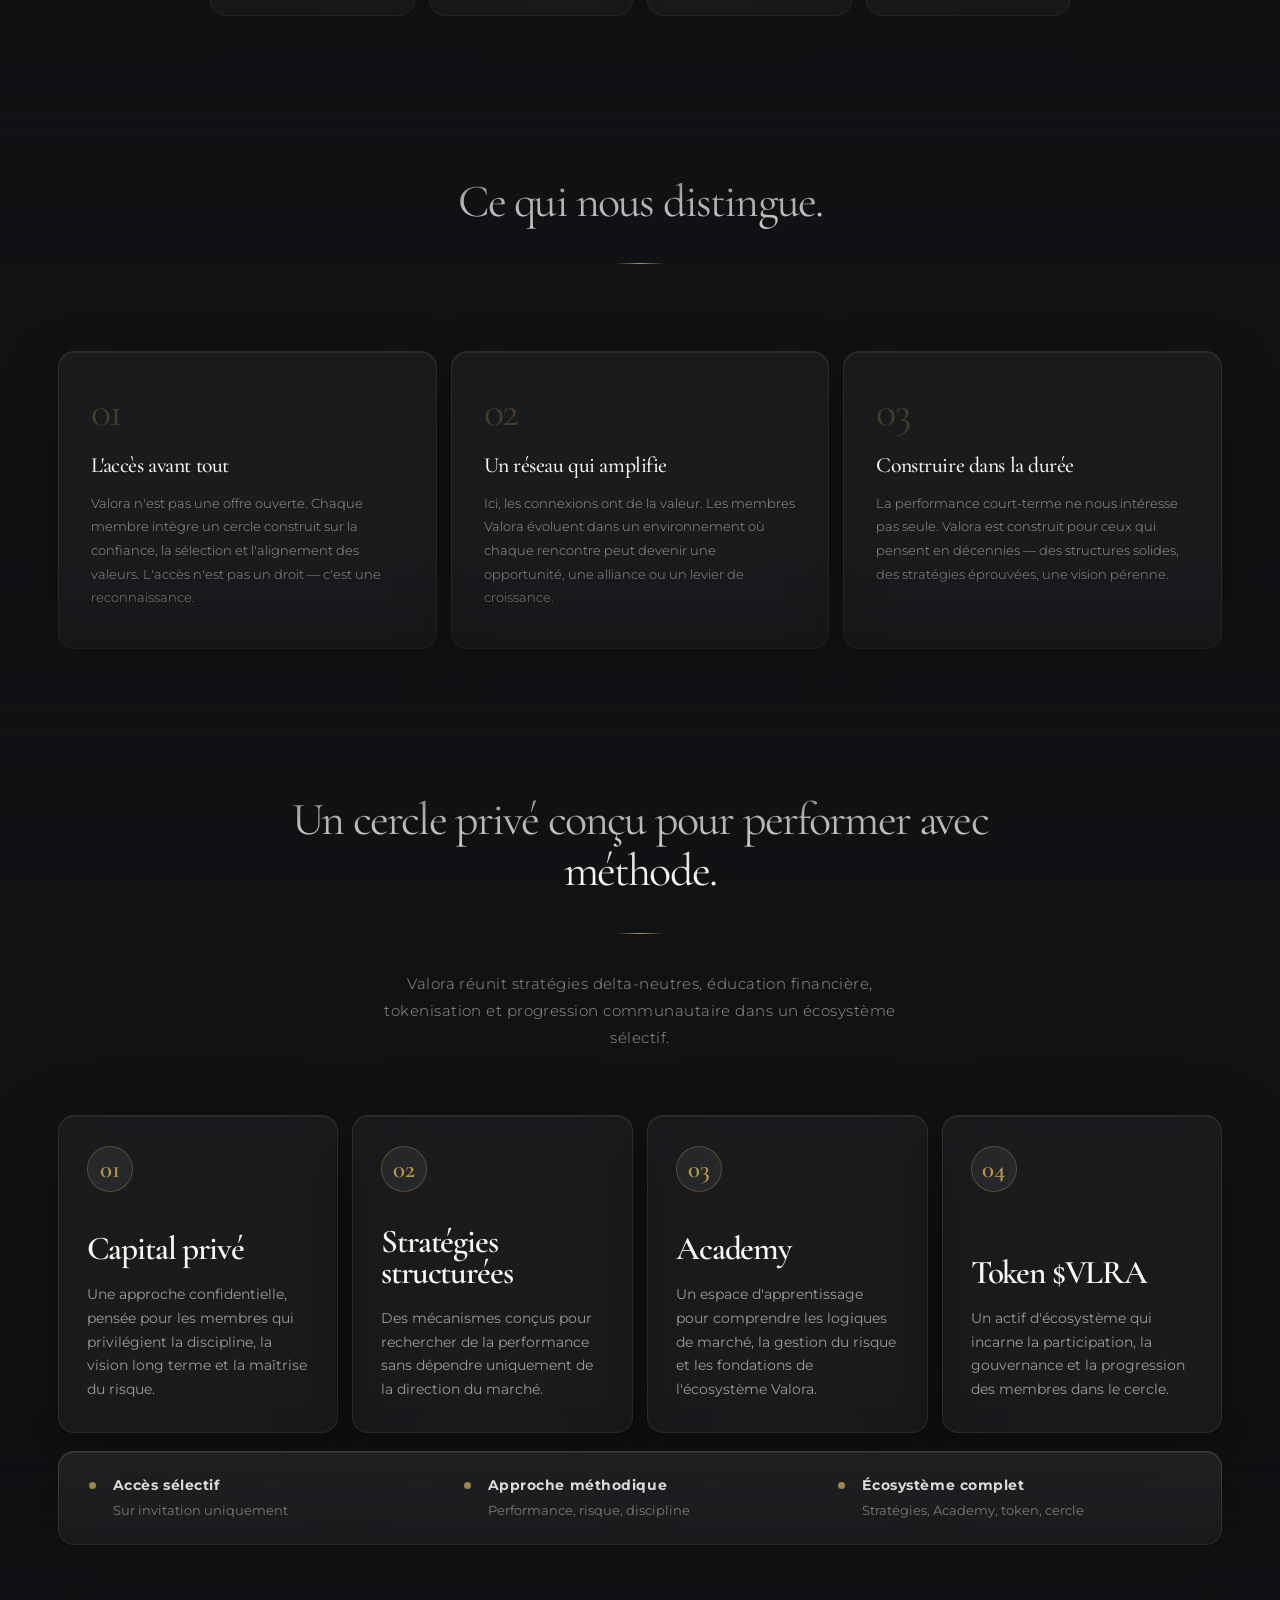
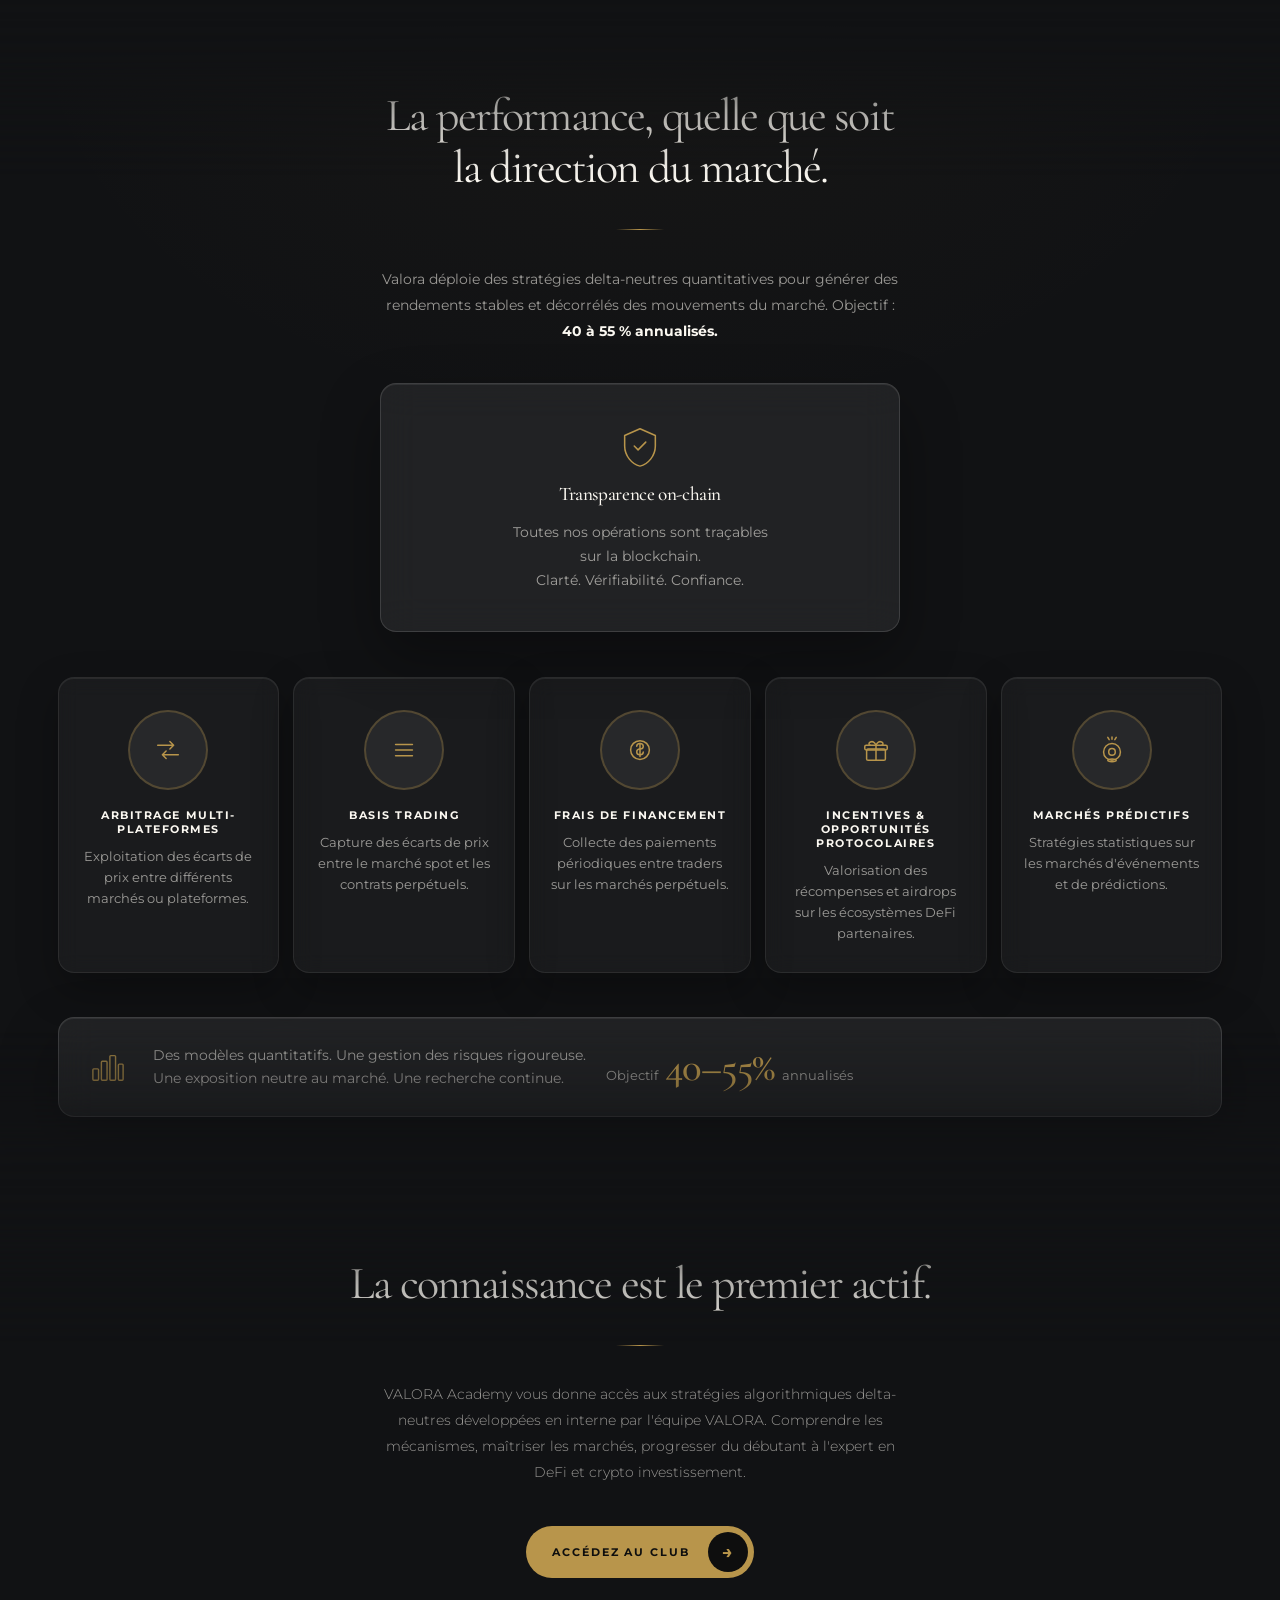
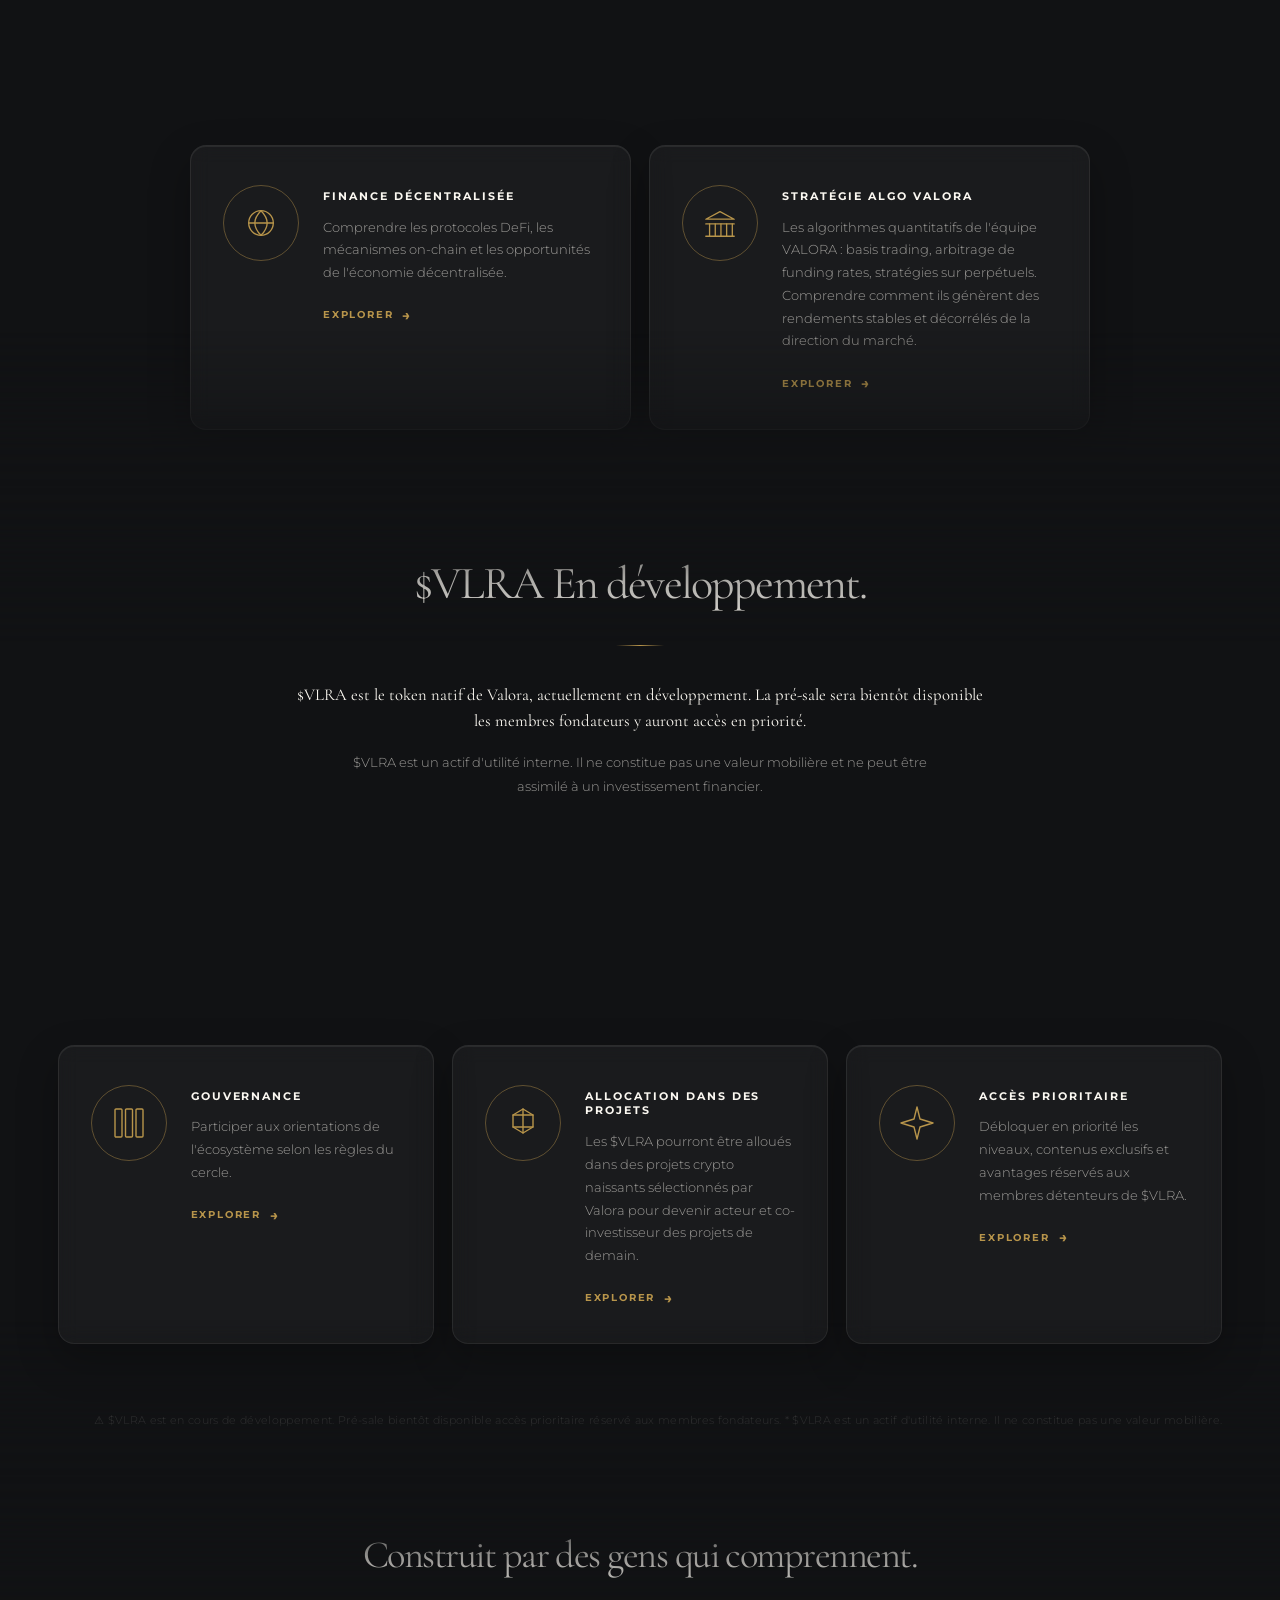
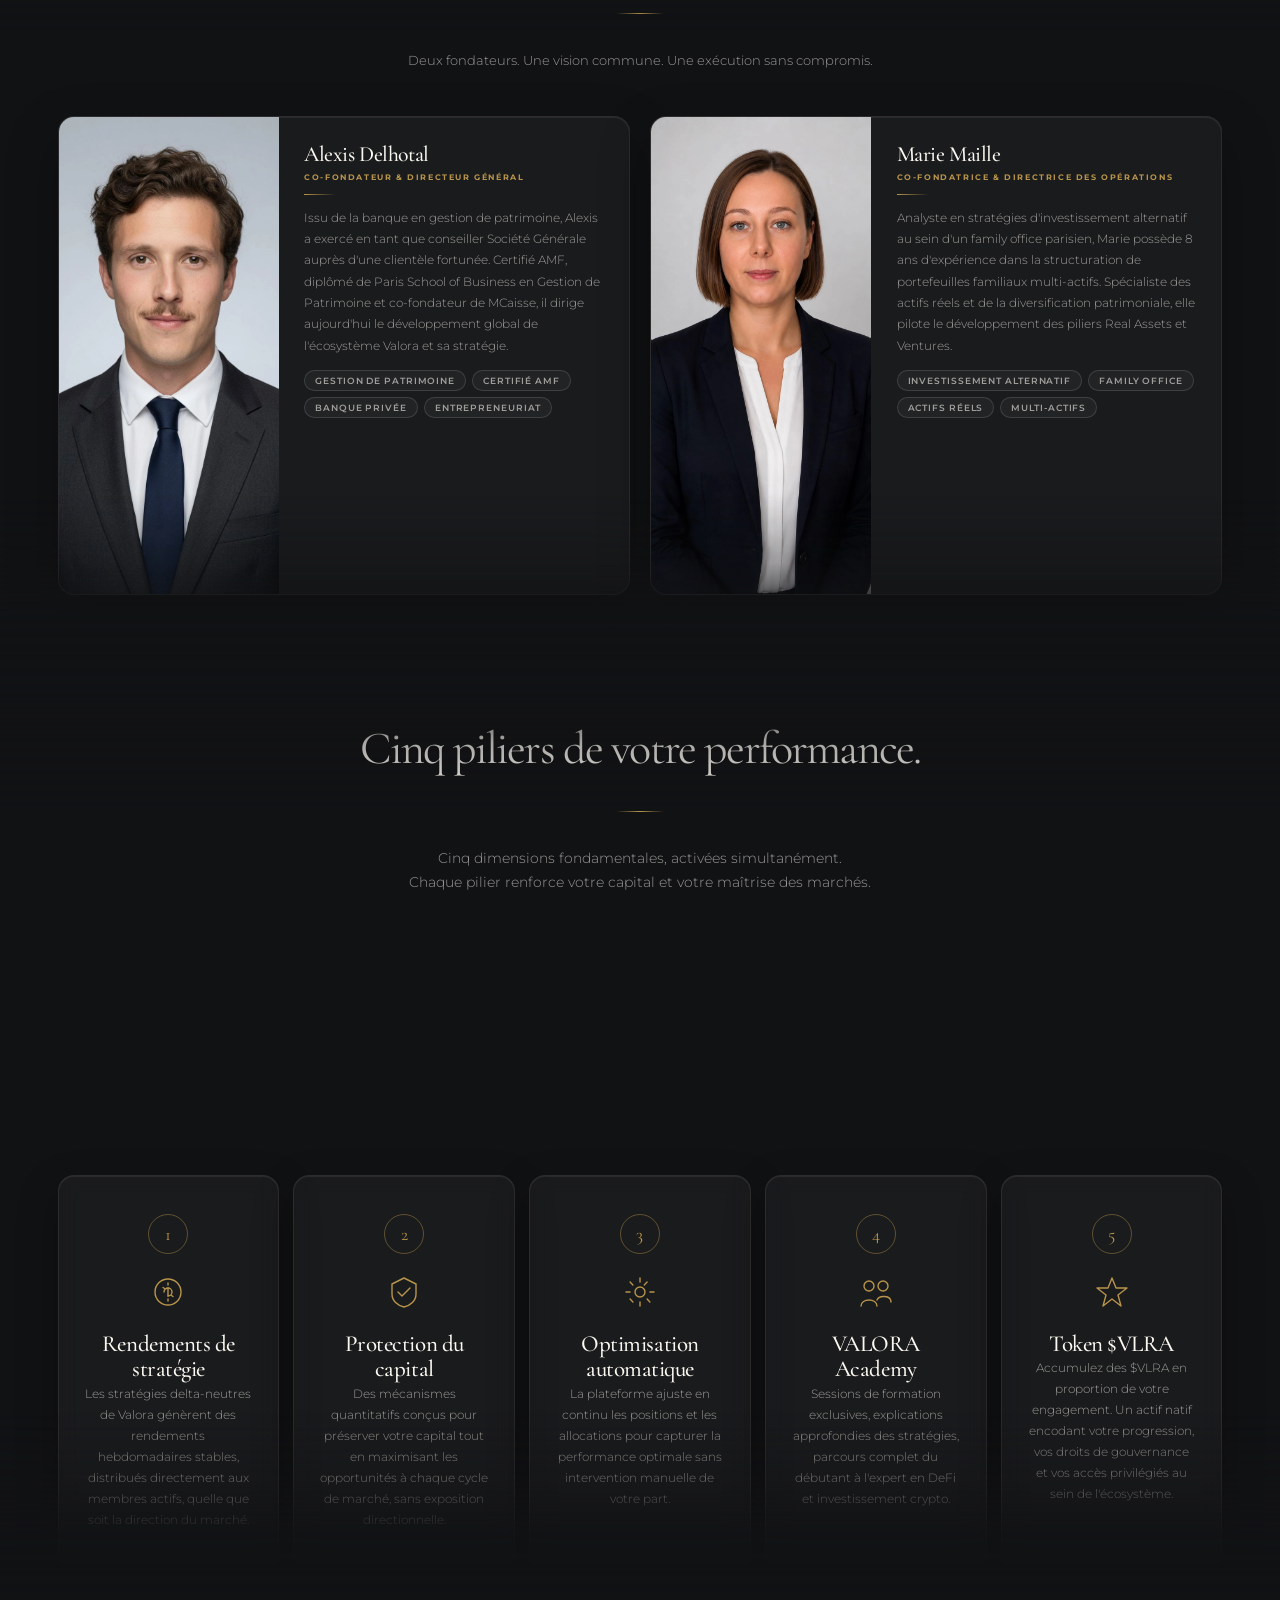
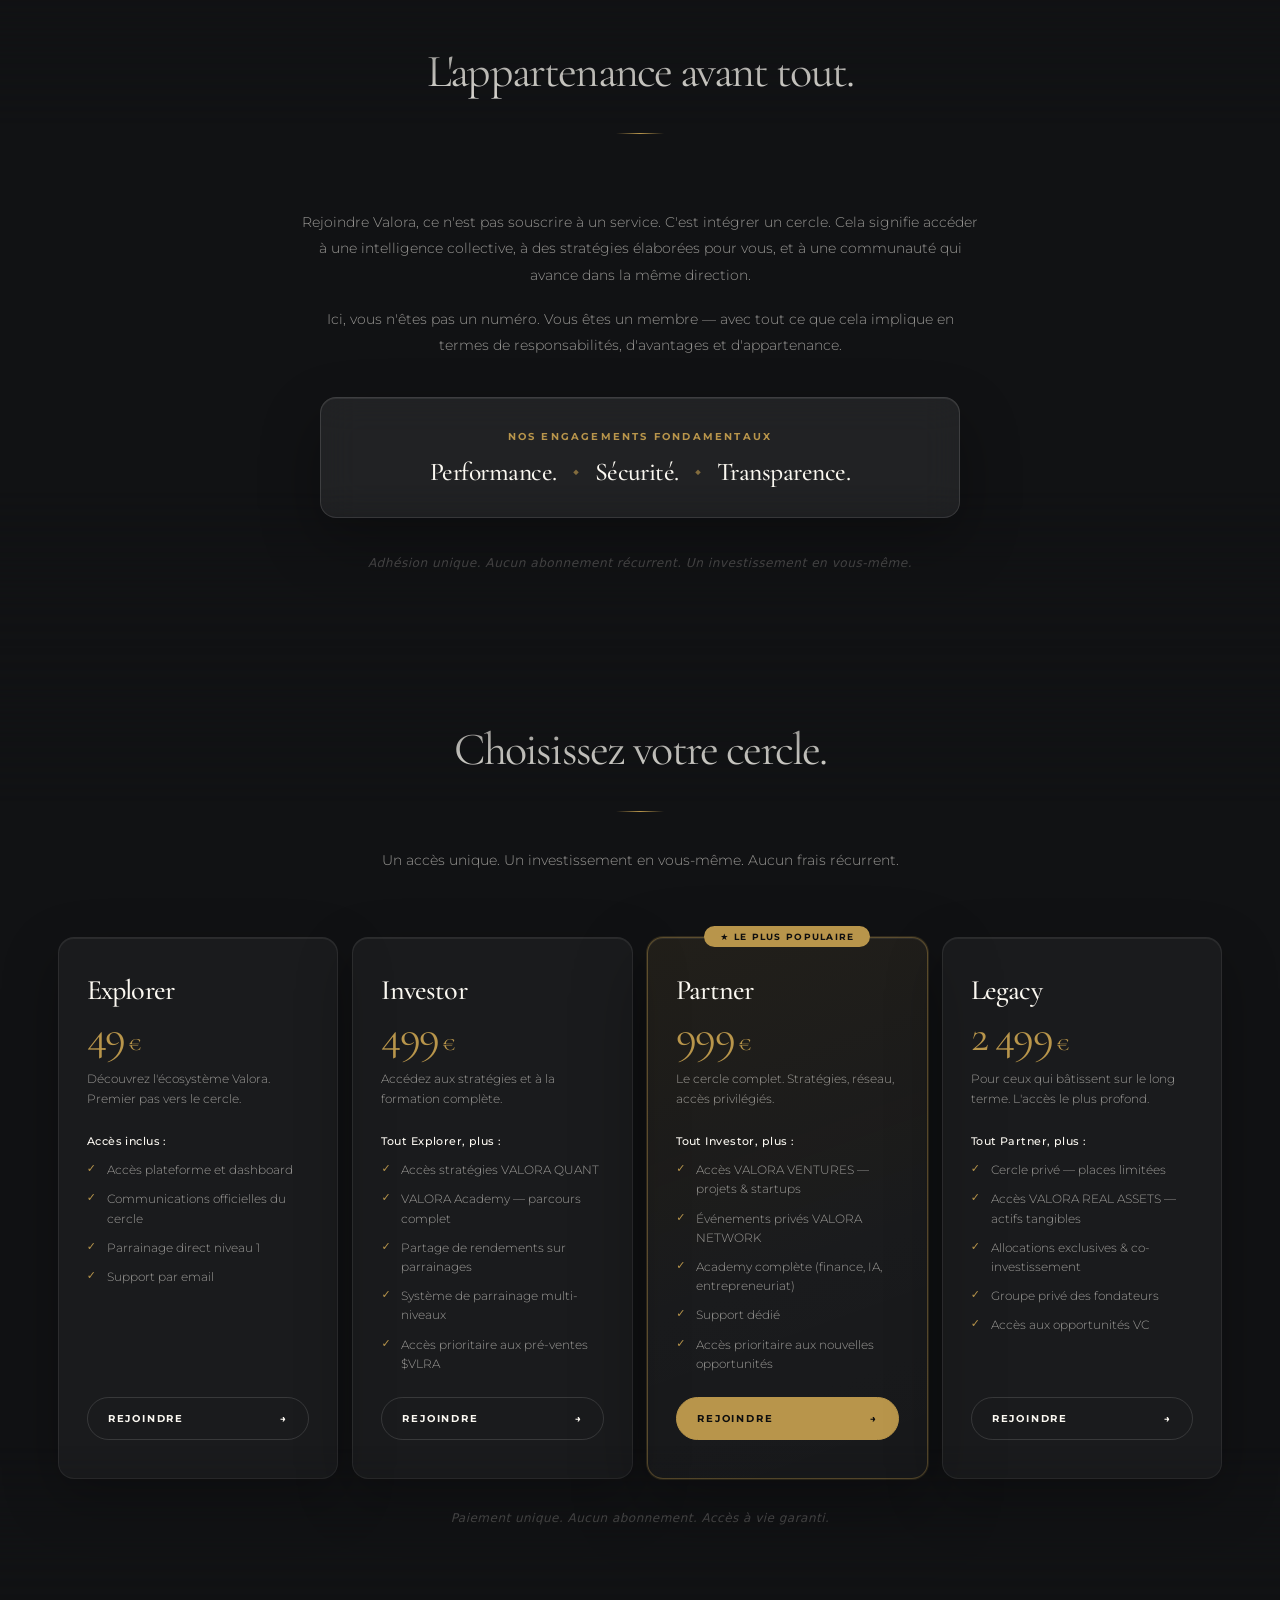
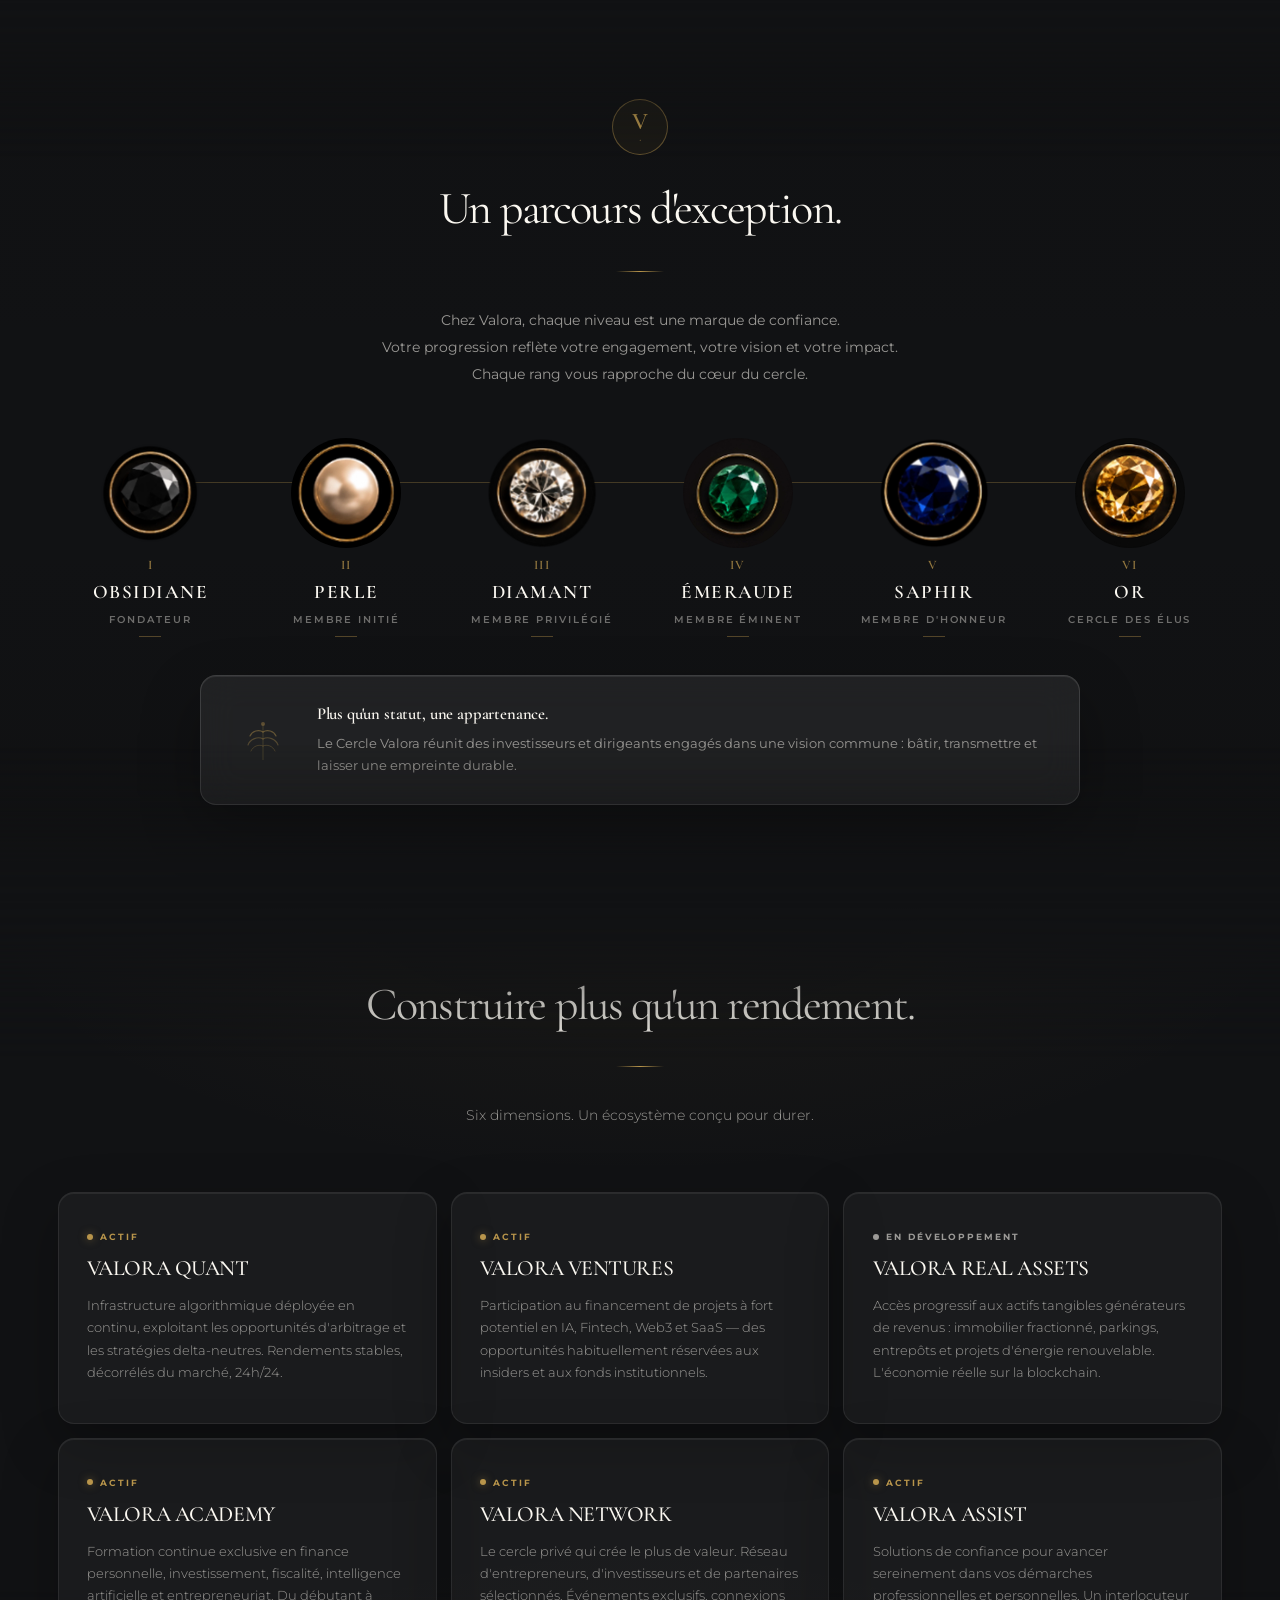
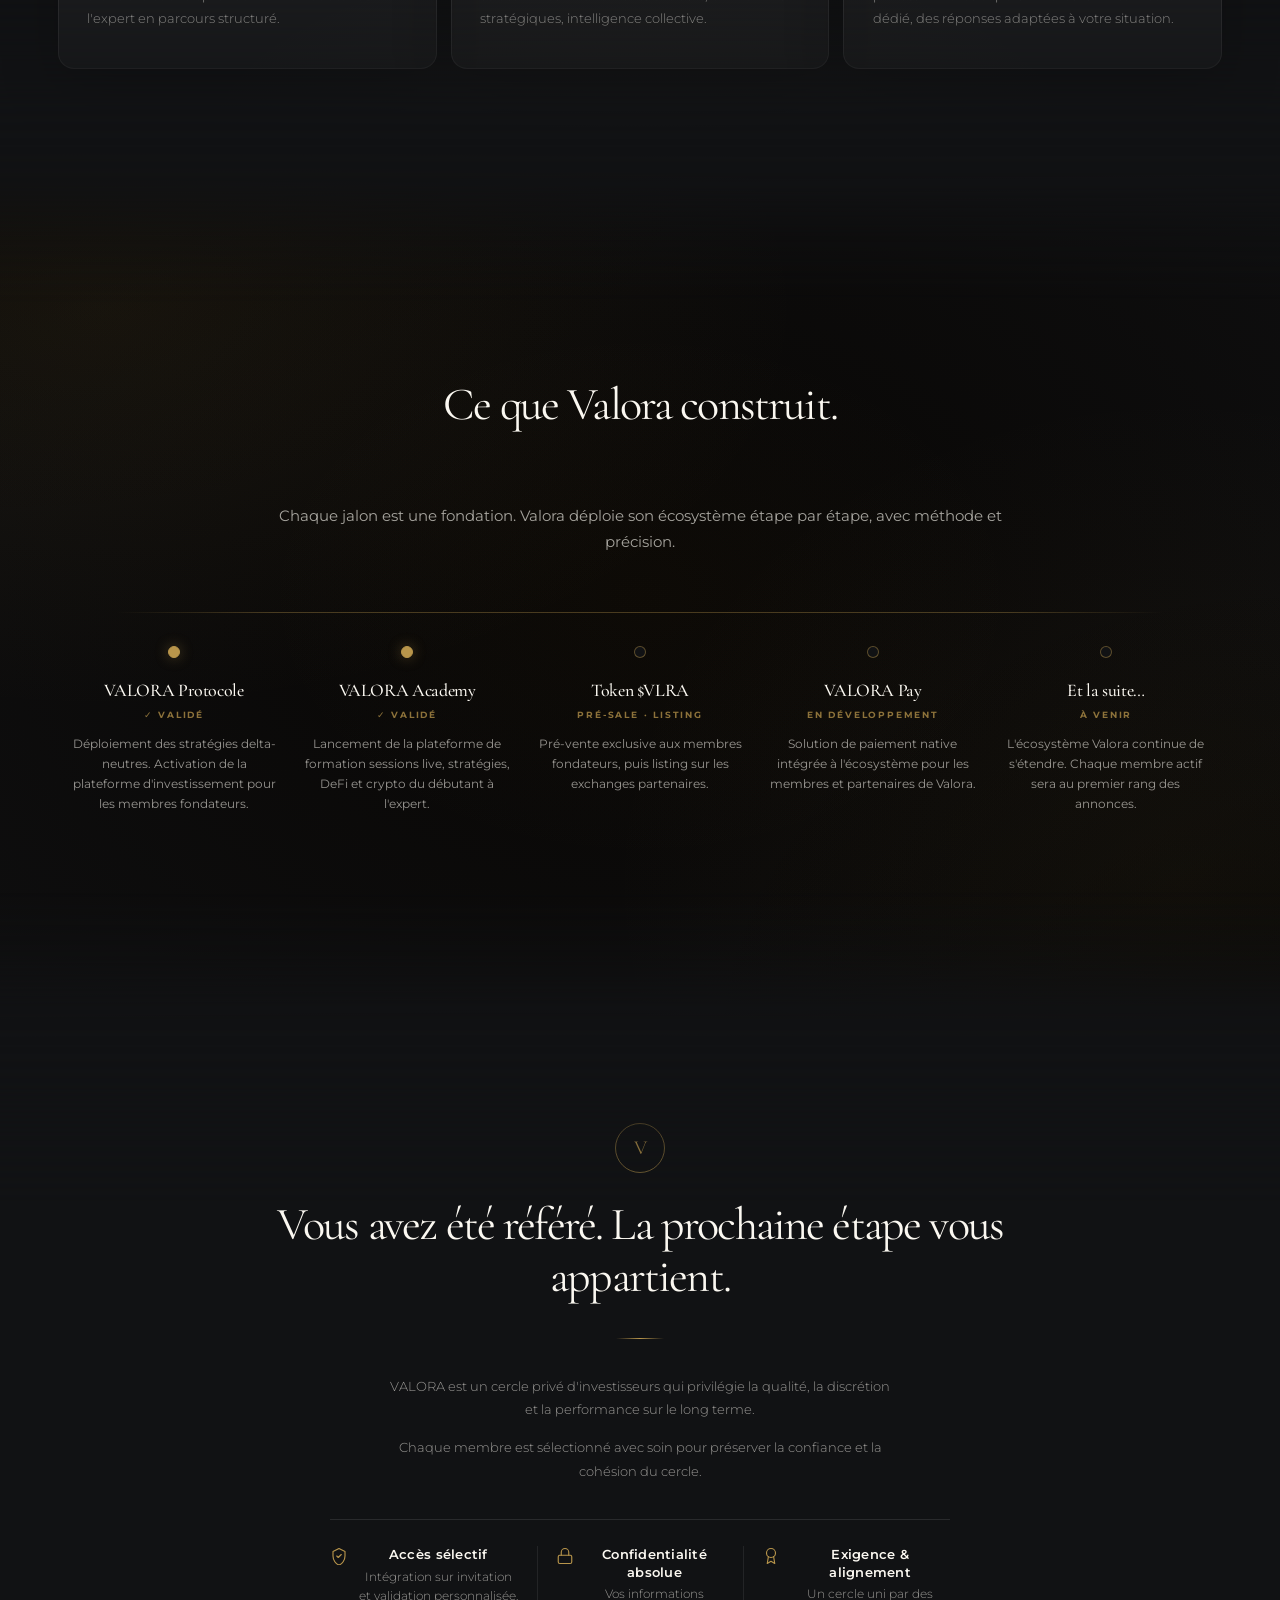
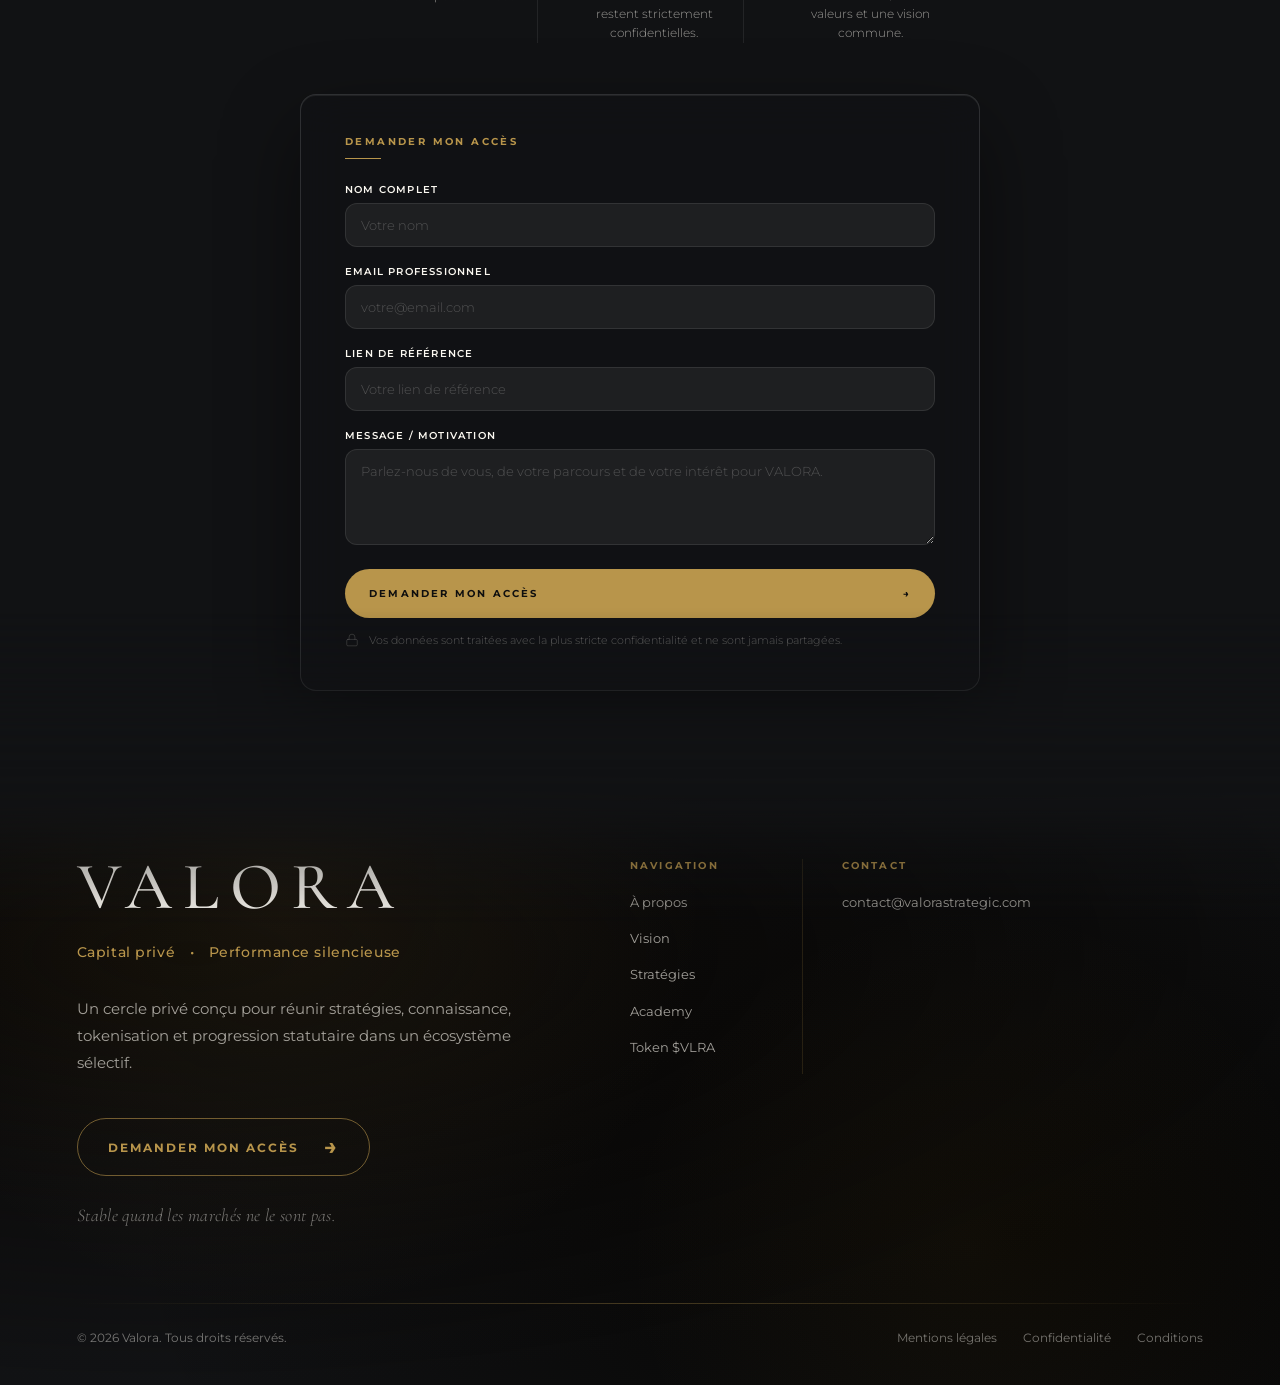
==== commit b30cbbf9: "fix: uniformisation titres h2 mobile + amélioration responsive nouvelles sections - Tous les h2 de s" ====
--- a/index.html
+++ b/index.html
@@ -4166,19 +4166,34 @@
       .valora-team,
       .valora-belonging,
       .valora-pricing,
-      .valora-ecosystem-pillars { padding-left: 20px; padding-right: 20px; }
+      .valora-ecosystem-pillars {
+        padding-left: 20px;
+        padding-right: 20px;
+        padding-top: 52px;
+        padding-bottom: 52px;
+      }
+      /* Vision : 2 colonnes compactes, quote moins haute */
+      .vision-pillars { grid-template-columns: 1fr 1fr; gap: 10px; }
+      .vision-pillar { padding: 14px 12px; }
+      .vision-quote { padding: 20px 20px; }
+      .vision-inner { gap: 24px; }
+      /* Piliers écosystème : 2 colonnes sur mobile */
+      .ep-grid { grid-template-columns: 1fr 1fr; gap: 10px; }
+      .ep-card { padding: 18px 14px; gap: 10px; }
+      /* Pricing : 1 colonne */
+      .pricing-grid { grid-template-columns: 1fr; }
+      /* Équipe : carte verticale, photo portrait compact */
+      .team-card { flex-direction: column; }
+      .team-photo-wrap { width: 100%; height: 240px; }
+      .team-bio { padding: 18px 18px 22px; gap: 10px; }
+      /* Appartenir */
+      .belonging-callout { padding: 20px 18px; }
+      .belonging-inner { gap: 22px; }
+    }
+    @media (max-width: 480px) {
       .vision-pillars { grid-template-columns: 1fr 1fr; }
-      .vision-quote { padding: 24px 22px; }
       .ep-grid { grid-template-columns: 1fr; }
-      .pricing-grid { grid-template-columns: 1fr; }
-      /* Sur mobile : la carte redevient verticale */
-      .team-card { flex-direction: column; }
-      .team-photo-wrap { width: 100%; height: 260px; }
-      .belonging-callout { padding: 22px 20px; }
-    }
-    @media (max-width: 480px) {
-      .vision-pillars { grid-template-columns: 1fr; }
-      .team-photo-wrap { height: 220px; }
+      .team-photo-wrap { height: 200px; }
     }
 
     /* ============================================================
@@ -4551,6 +4566,8 @@
        Toutes les sections après Stratégies adoptent EXACTEMENT
        la taille et la typo du titre Delta (référence).
     ============================================================ */
+    .overview-heading h2,
+    .delta-heading h2,
     .academy-hero-inner h2,
     .token-hero-inner h2,
     .comp-hero-inner h2,
@@ -4682,6 +4699,25 @@
       .eco-left-sep,
       .access-line {
         margin: 18px auto;
+      }
+
+      /* --- Uniformisation des titres h2 sur mobile --- */
+      .overview-heading h2,
+      .delta-heading h2,
+      .academy-hero-inner h2,
+      .token-hero-inner h2,
+      .comp-hero-inner h2,
+      .ranks-heading h2,
+      .roadmap-heading h2,
+      .access-content h2,
+      .vision-heading h2,
+      .principles-heading h2,
+      .team-heading h2,
+      .belonging-heading h2,
+      .pricing-heading h2,
+      .ep-heading h2 {
+        font-size: clamp(32px, 8vw, 42px) !important;
+        white-space: normal !important;
       }
 
       /* --- Paddings horizontaux des sections (anti-débordement) --- */
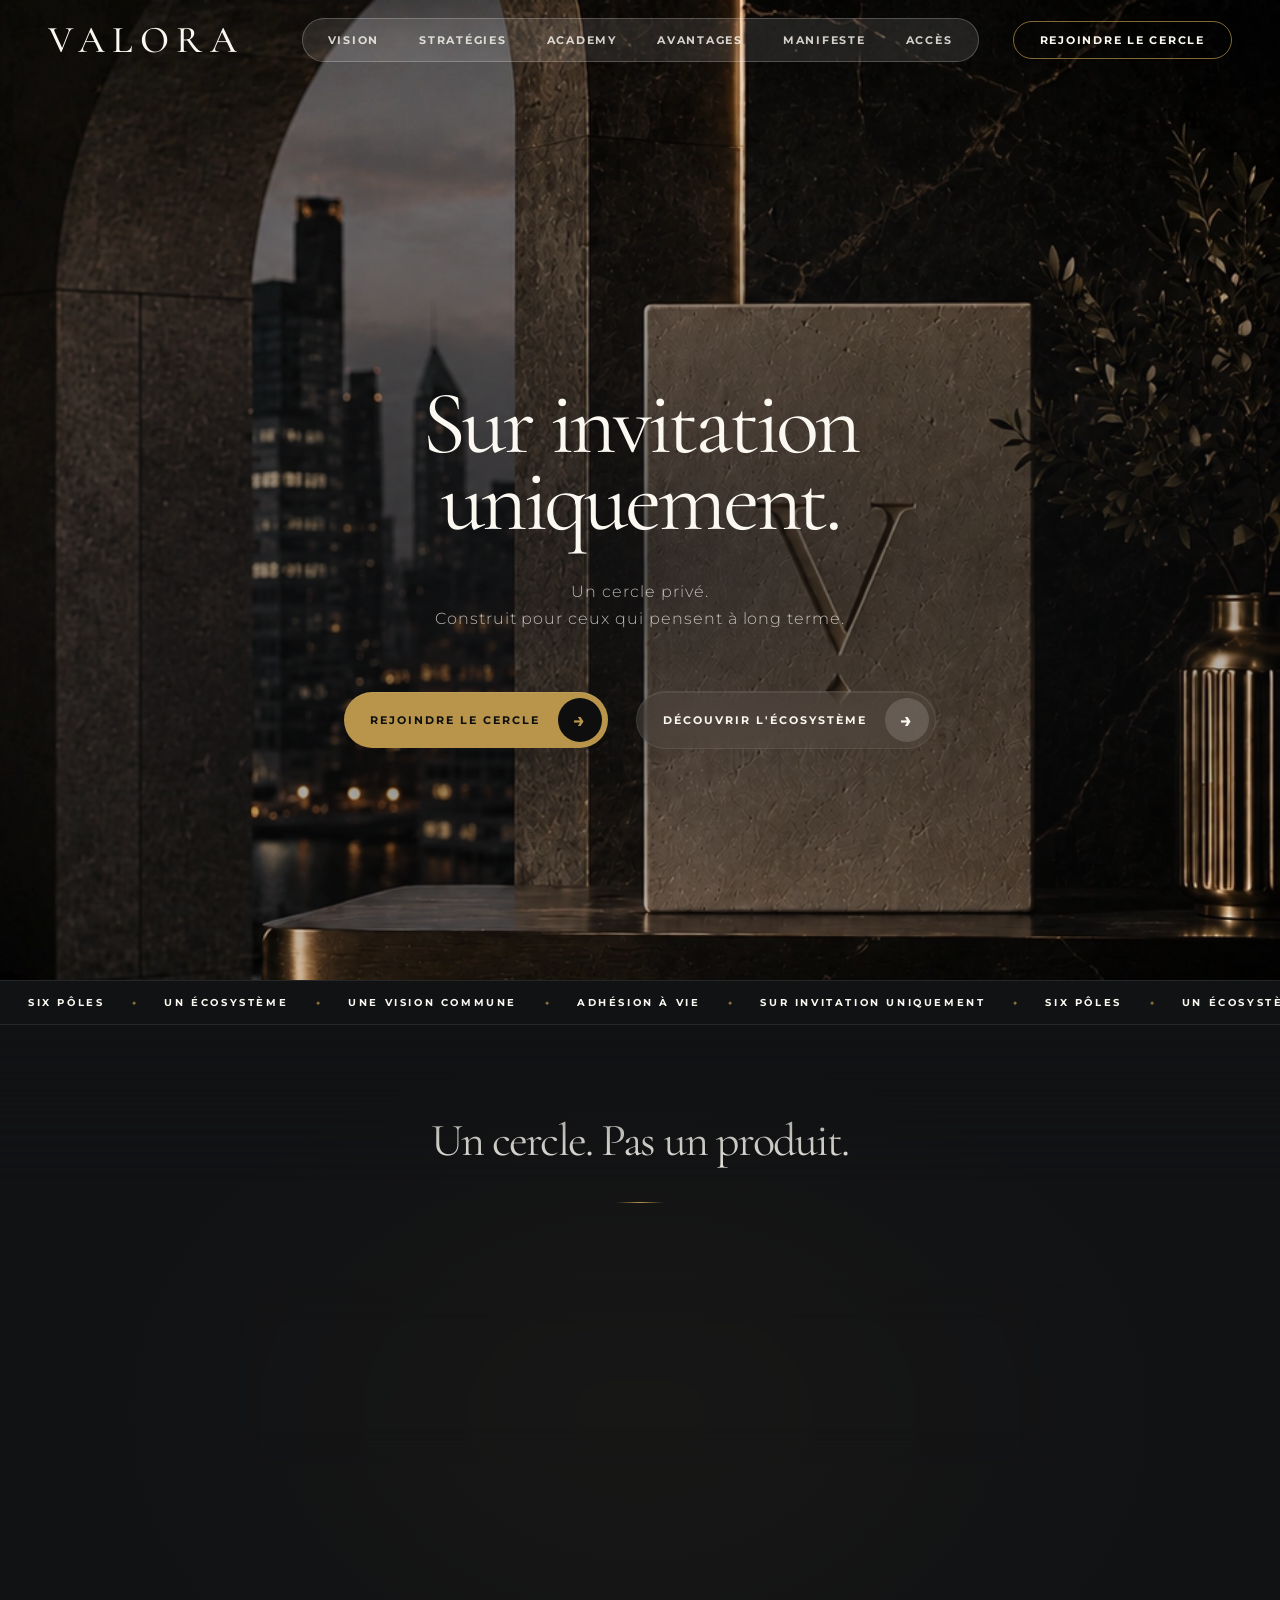
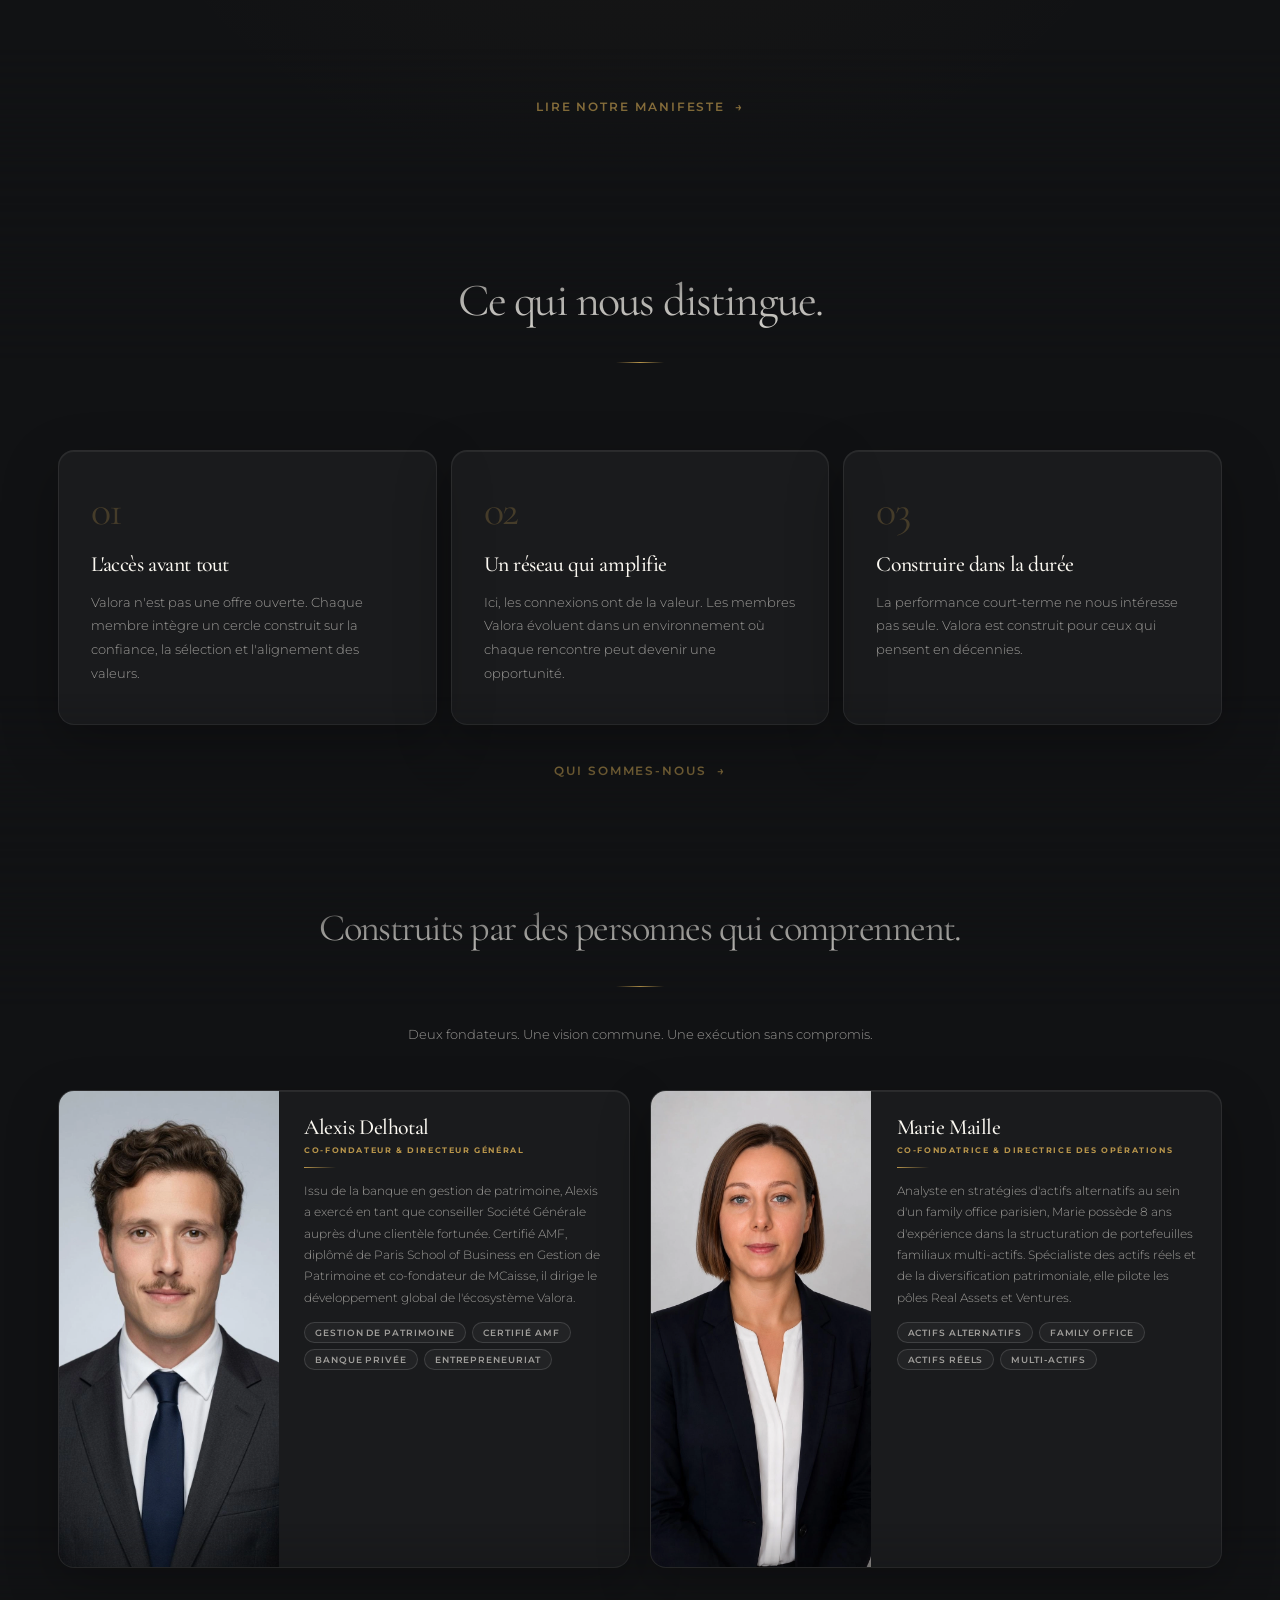
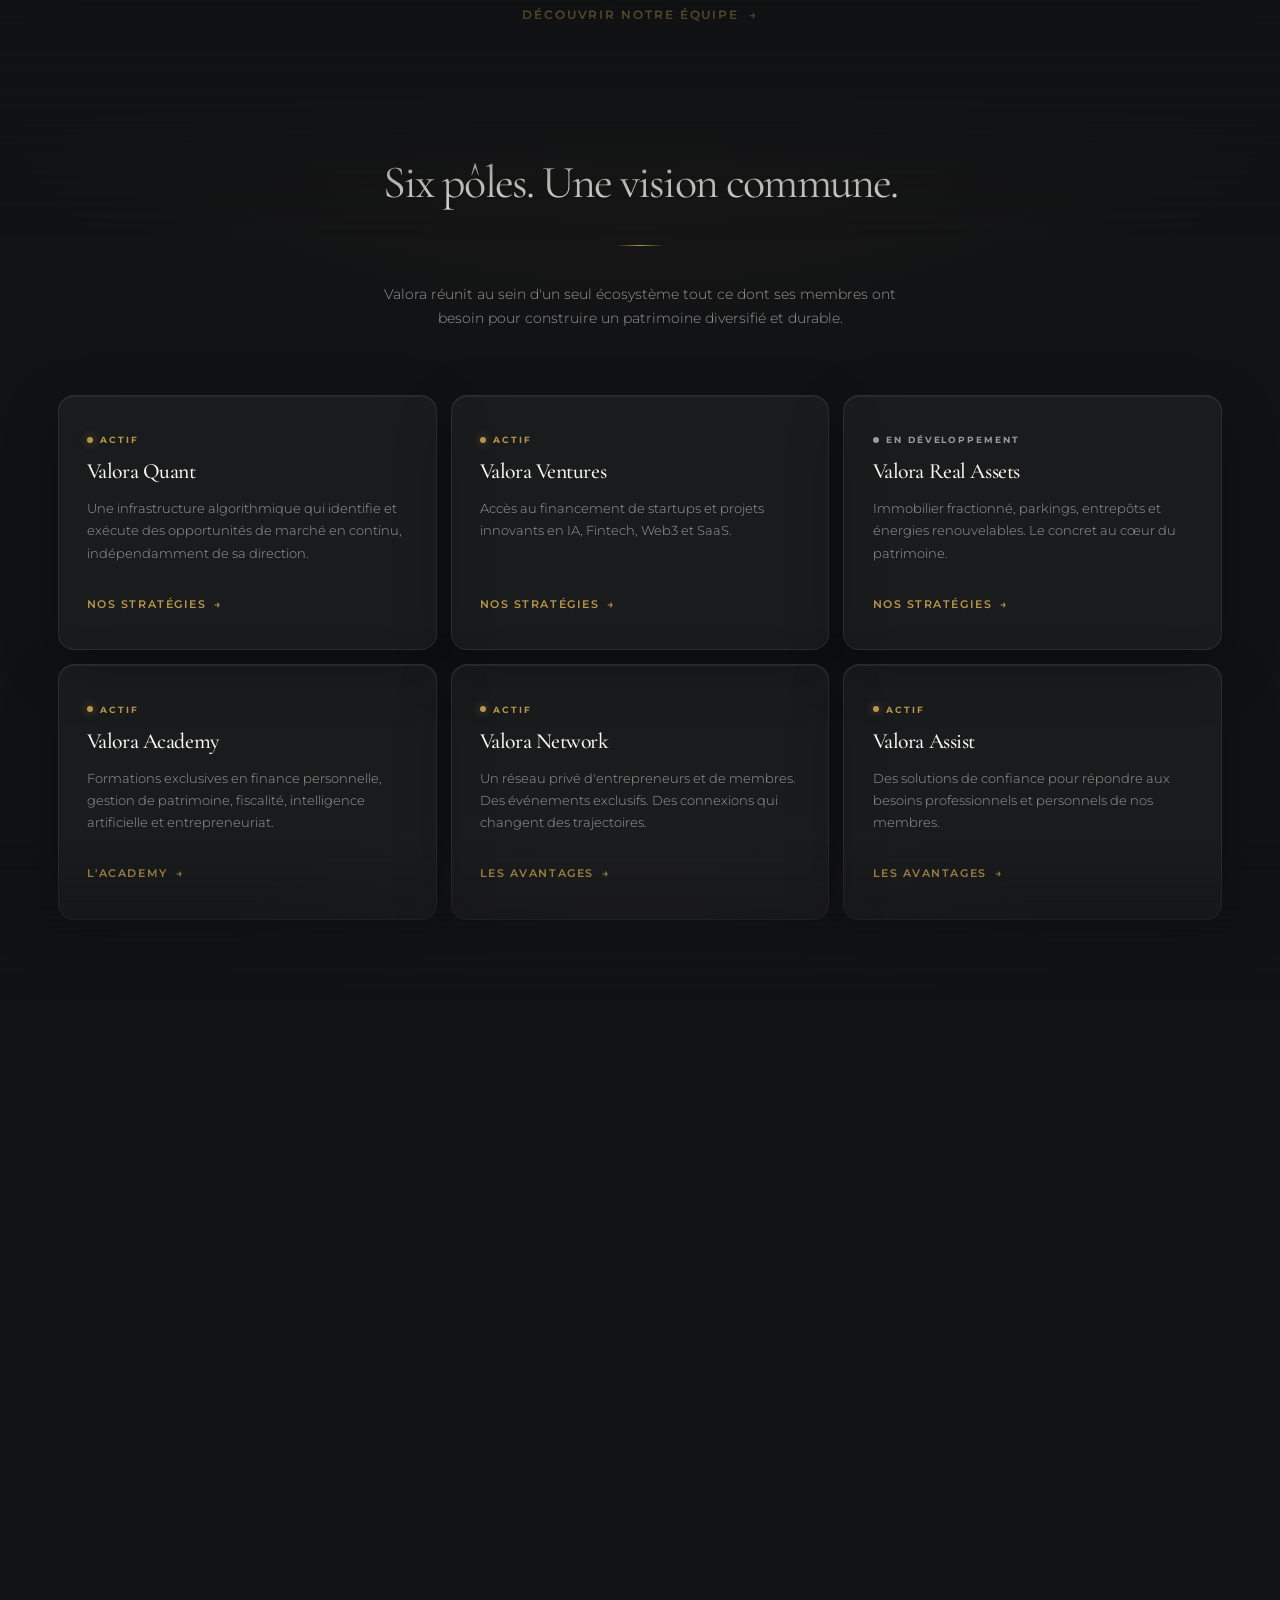
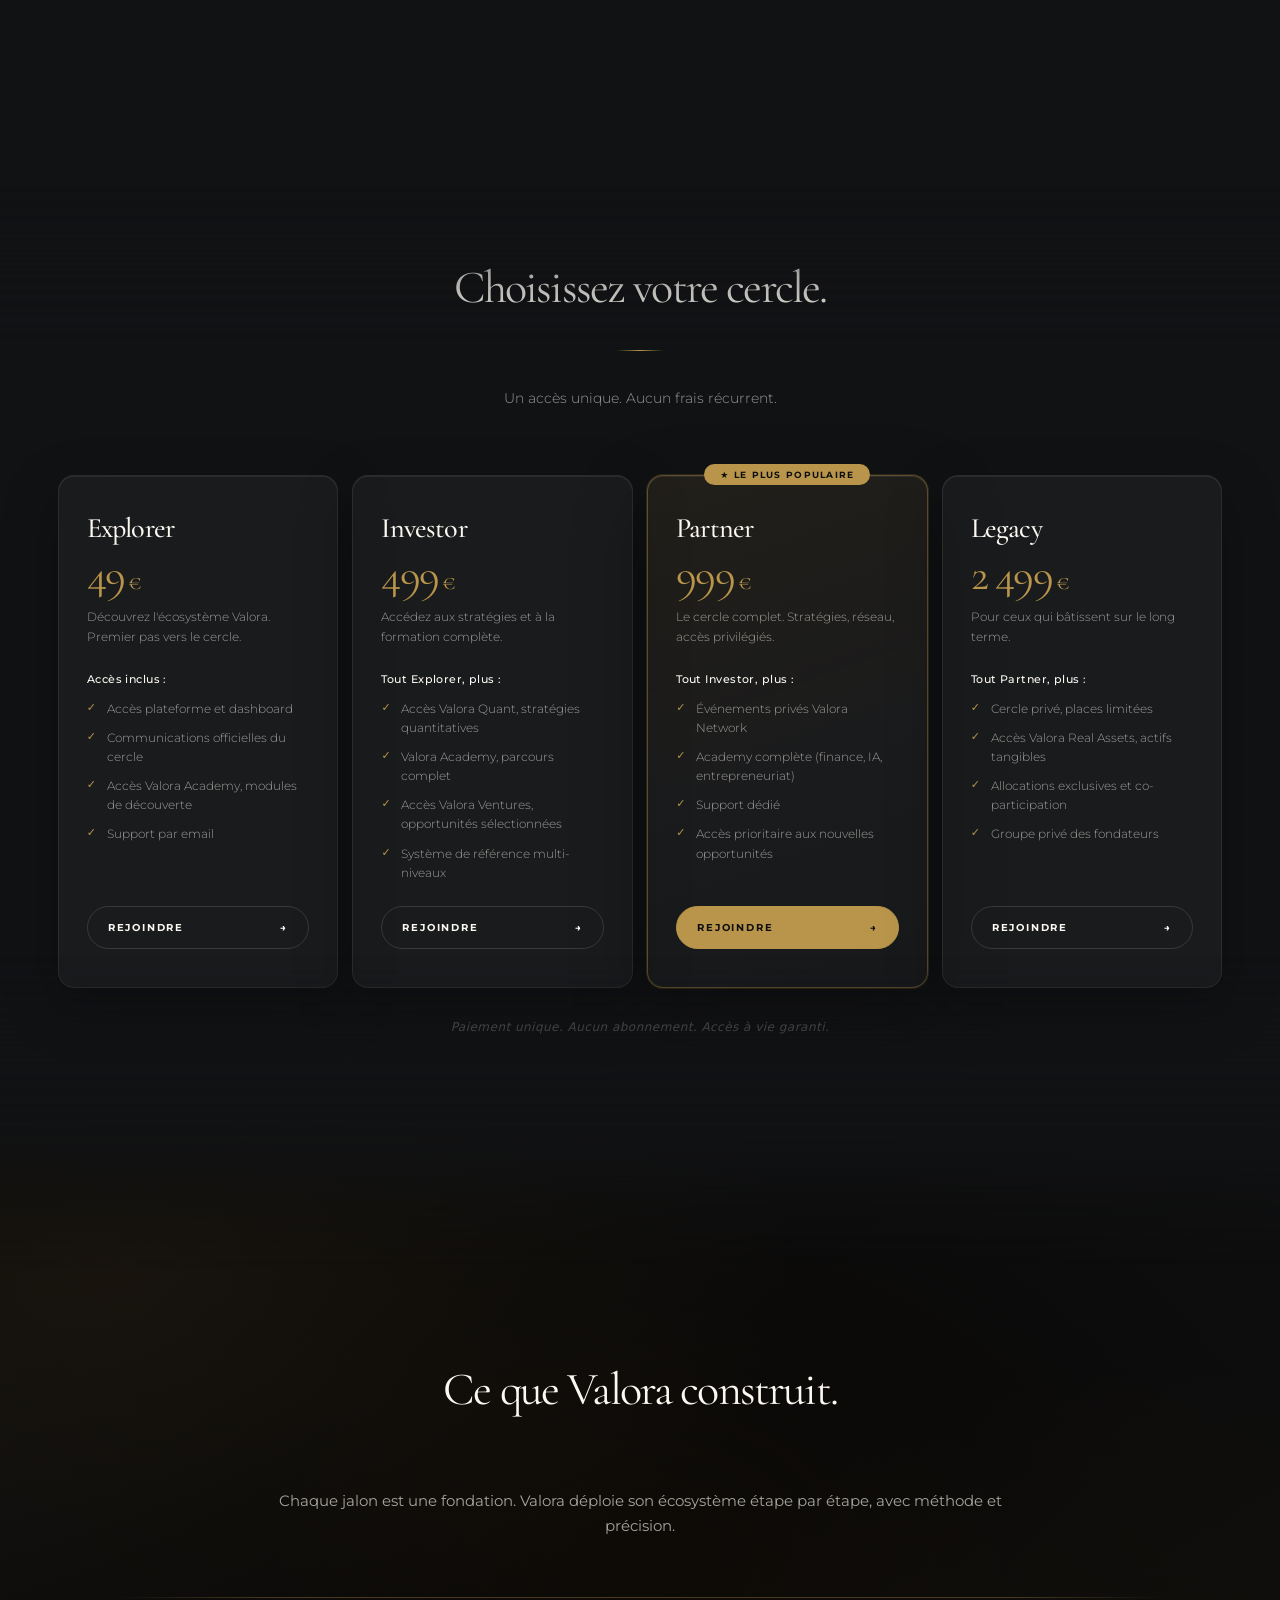
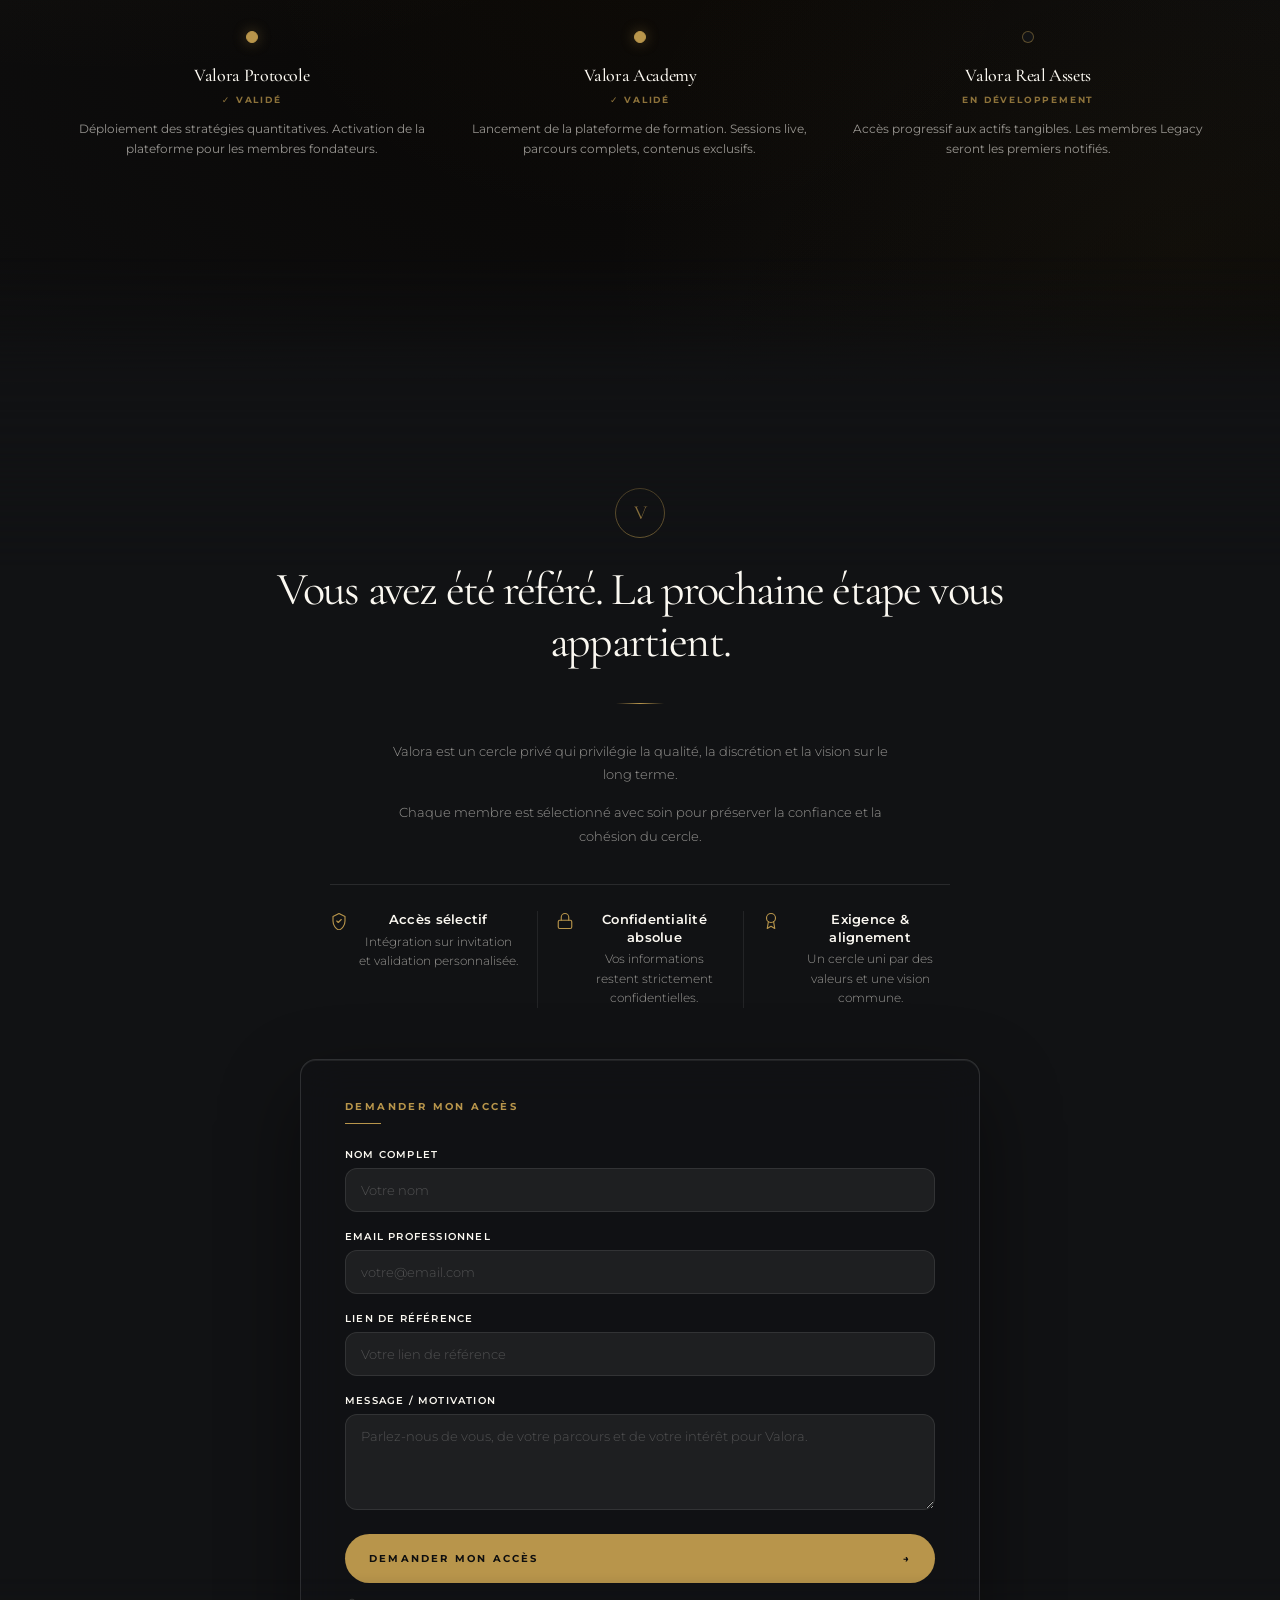
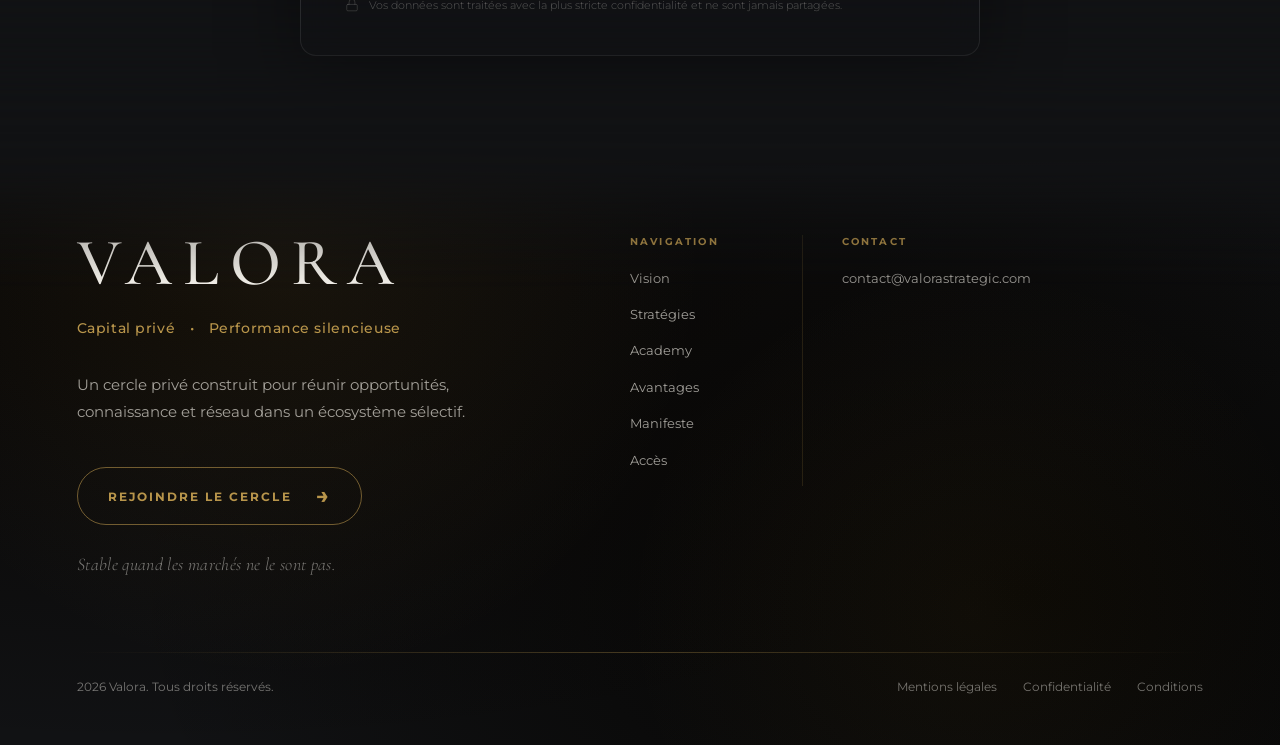
==== commit 8c6157a8: "refonte: restructuration complète selon Brief V3 (site 7 pages) - Monopage → site 7 pages (landing +" ====
--- a/index.html
+++ b/index.html
@@ -3,4975 +3,68 @@
 <head>
   <meta charset="UTF-8" />
   <meta name="viewport" content="width=device-width, initial-scale=1.0" />
-  <title>Valora Capital Privé. Performance Silencieuse.</title>
+  <title>Valora · Cercle Privé · Sur invitation uniquement</title>
+  <meta name="description" content="Valora est un cercle privé accessible sur invitation uniquement. Six pôles complémentaires : stratégies, opportunités, actifs réels, formation et réseau. Adhésion à vie." />
   <link rel="preconnect" href="https://fonts.googleapis.com" />
   <link rel="preconnect" href="https://fonts.gstatic.com" crossorigin />
   <link href="https://fonts.googleapis.com/css2?family=Cormorant+Garamond:ital,wght@0,300;0,400;0,500;0,600;1,300;1,400;1,500&family=Montserrat:wght@300;400;500;600;700&display=swap" rel="stylesheet" />
-  <style>
-    :root {
-      --hero-bg: url("./Hero.webp");
-      --footer-bg: url("./Footer.webp");
-
-      --cream: #f5f0e8;
-      --cream-light: #fbf8f1;
-      --black: #0e0e0e;
-      --ink: #171717;
-      --muted: #5f5a52;
-      --muted-light: rgba(251, 248, 241, 0.62);
-      --muted-soft: rgba(251, 248, 241, 0.44);
-      --gold: #b8954b;
-      --gold-light: rgba(184, 149, 75, 0.22);
-      --gold-border: rgba(184, 149, 75, 0.26);
-      --border: rgba(14, 14, 14, 0.12);
-
-      --dark-bg: #111214;
-      --dark-surface: rgba(255, 255, 255, 0.045);
-      --dark-surface-hover: rgba(255, 255, 255, 0.075);
-      --dark-border: rgba(255, 255, 255, 0.09);
-      --dark-border-hover: rgba(184, 149, 75, 0.32);
-      --dark-text: #fbf8f1;
-      --dark-muted: rgba(251, 248, 241, 0.58);
-      --dark-muted-soft: rgba(251, 248, 241, 0.36);
-
-      --glass-1-bg:     rgba(255, 255, 255, 0.04);
-      --glass-1-border: rgba(255, 255, 255, 0.08);
-      --glass-2-bg:     rgba(255, 255, 255, 0.07);
-      --glass-2-border: rgba(255, 255, 255, 0.13);
-      --glass-3-bg:     rgba(255, 255, 255, 0.11);
-      --glass-3-border: rgba(255, 255, 255, 0.18);
-      --glass-inset:    inset 0 1px 0 rgba(255, 255, 255, 0.07);
-
-      --radius: 16px;
-    }
-
-    * {
-      box-sizing: border-box;
-    }
-
-    html {
-      scroll-behavior: smooth;
-    }
-
-    body {
-      margin: 0;
-      font-family: "Montserrat", system-ui, -apple-system, BlinkMacSystemFont, sans-serif;
-      background: var(--dark-bg);
-      color: var(--dark-text);
-      -webkit-font-smoothing: antialiased;
-      -moz-osx-font-smoothing: grayscale;
-    }
-
-    h1, h2, h3 {
-      font-family: "Cormorant Garamond", "Times New Roman", serif;
-    }
-
-    .s-bridge {
-      display: none;
-    }
-
-    /* Séparateur subtil entre sections claires */
-    .valora-overview,
-    .valora-delta,
-    .valora-academy,
-    .valora-token,
-    .valora-compensation,
-    .valora-ecosystem,
-    .valora-vision,
-    .valora-principles,
-    .valora-team,
-    .valora-belonging,
-    .valora-pricing,
-    .valora-ecosystem-pillars {
-      box-shadow: none;
-    }
-
-    .valora-hero {
-      position: relative;
-      min-height: 100svh;
-      overflow: hidden;
-      background: var(--dark-bg);
-      isolation: isolate;
-      --parallax-y: 0px;
-    }
-
-    .valora-hero::before {
-      content: "";
-      position: absolute;
-      inset: -15% 0;
-      z-index: -2;
-      background-image: var(--hero-bg);
-      background-size: cover;
-      background-position: center right;
-      transform: translate3d(0, var(--parallax-y), 0);
-      will-change: transform;
-    }
-
-    .valora-hero::after {
-      content: "";
-      position: absolute;
-      inset: 0;
-      z-index: -1;
-      background:
-        radial-gradient(ellipse 80% 55% at 50% 58%,
-          rgba(17, 18, 20, 0.72) 0%,
-          rgba(17, 18, 20, 0.35) 52%,
-          transparent 100%
-        );
-      pointer-events: none;
-    }
-
-    /* Header */
-
-    .valora-header {
-      height: 80px;
-      padding: 0 48px;
-      display: grid;
-      grid-template-columns: 1fr auto 1fr;
-      align-items: center;
-      gap: 32px;
-      background: rgba(17, 18, 20, 0.88);
-      border-bottom: 1px solid rgba(255, 255, 255, 0.07);
-      backdrop-filter: blur(24px);
-      -webkit-backdrop-filter: blur(24px);
-      position: sticky;
-      top: 0;
-      z-index: 100;
-      transition:
-        background 0.38s ease,
-        border-color 0.38s ease,
-        backdrop-filter 0.38s ease;
-    }
-
-    .valora-header.nav-transparent {
-      background: transparent;
-      border-bottom-color: transparent;
-      backdrop-filter: none;
-      -webkit-backdrop-filter: none;
-    }
-
-    .valora-header.nav-transparent .brand-logo {
-      color: var(--cream-light);
-    }
-
-    .valora-header.nav-transparent .main-nav {
-      background: rgba(255, 255, 255, 0.10);
-      border-color: rgba(255, 255, 255, 0.22);
-    }
-
-    .valora-header.nav-transparent .nav-contact {
-      color: var(--cream-light);
-      border-color: rgba(184, 149, 75, 0.70);
-    }
-
-    .brand-left {
-      display: flex;
-      align-items: center;
-      justify-self: start;
-    }
-
-    .brand-logo {
-      font-family: "Cormorant Garamond", "Times New Roman", serif;
-      font-size: 38px;
-      line-height: 1;
-      letter-spacing: 0.20em;
-      font-weight: 500;
-      color: var(--dark-text);
-      text-decoration: none;
-    }
-
-    .brand-separator {
-      width: 1px;
-      height: 36px;
-      background: rgba(184, 149, 75, 0.38);
-    }
-
-    .brand-signature {
-      margin: 0;
-      color: var(--gold);
-      font-size: 13px;
-      font-weight: 500;
-      letter-spacing: 0.02em;
-      white-space: nowrap;
-    }
-
-    .brand-signature span {
-      margin: 0 7px;
-    }
-
-    /* Pill nav with sliding indicator */
-    .main-nav {
-      position: relative;
-      display: flex;
-      align-items: center;
-      justify-content: center;
-      border: 1.5px solid rgba(255, 255, 255, 0.10);
-      border-radius: 999px;
-      padding: 5px;
-      background: rgba(255, 255, 255, 0.06);
-    }
-
-    .nav-slider {
-      position: absolute;
-      top: 5px;
-      bottom: 5px;
-      border-radius: 999px;
-      background: rgba(255, 255, 255, 0.12);
-      pointer-events: none;
-      opacity: 0;
-      z-index: 0;
-      transition:
-        left 0.30s cubic-bezier(0.22, 0.6, 0.36, 1),
-        width 0.30s cubic-bezier(0.22, 0.6, 0.36, 1),
-        opacity 0.18s ease;
-    }
-
-    .main-nav a {
-      position: relative;
-      z-index: 1;
-      color: rgba(251, 248, 241, 0.82);
-      text-decoration: none;
-      font-size: 11px;
-      font-weight: 700;
-      text-transform: uppercase;
-      letter-spacing: 0.16em;
-      white-space: nowrap;
-      padding: 9px 20px;
-      border-radius: 999px;
-    }
-
-    .main-nav a::after {
-      display: none;
-    }
-
-    /* Contact CTA pill */
-    .nav-contact {
-      justify-self: end;
-      position: relative;
-      display: inline-flex;
-      align-items: center;
-      color: var(--dark-text);
-      text-decoration: none;
-      font-size: 11px;
-      font-weight: 700;
-      text-transform: uppercase;
-      letter-spacing: 0.16em;
-      white-space: nowrap;
-      padding: 11px 26px;
-      border-radius: 999px;
-      border: 1.5px solid rgba(184, 149, 75, 0.52);
-      background: transparent;
-      overflow: hidden;
-      transition: color 0.26s ease, border-color 0.26s ease;
-    }
-
-    .nav-contact::before {
-      content: "";
-      position: absolute;
-      inset: 0;
-      border-radius: inherit;
-      background: var(--gold);
-      transform: scaleX(0);
-      transform-origin: left center;
-      transition: transform 0.28s cubic-bezier(0.22, 0.6, 0.36, 1);
-    }
-
-    .nav-contact::after {
-      display: none;
-    }
-
-    .nav-contact:hover {
-      color: var(--black);
-      border-color: var(--gold);
-    }
-
-    .nav-contact:hover::before {
-      transform: scaleX(1);
-    }
-
-    .nav-contact span {
-      position: relative;
-      z-index: 1;
-    }
-
-    /* Hero content */
-
-    .hero-inner {
-      min-height: 100svh;
-      display: flex;
-      flex-direction: column;
-      align-items: center;
-      justify-content: center;
-      text-align: center;
-      padding: clamp(100px, 10vw, 140px) 6vw 72px;
-    }
-
-    .hero-content {
-      width: min(820px, 100%);
-      display: flex;
-      flex-direction: column;
-      align-items: center;
-      padding-top: 18px;
-    }
-
-    .hero-monogram {
-      width: 70px;
-      height: 70px;
-      margin-bottom: 42px;
-      display: grid;
-      place-items: center;
-      border: 1px solid rgba(184, 149, 75, 0.64);
-      border-radius: 50%;
-      color: var(--gold);
-      font-family: "Cormorant Garamond", "Times New Roman", serif;
-      font-size: 44px;
-      font-weight: 500;
-      line-height: 1;
-      position: relative;
-    }
-
-    .hero-monogram::after {
-      content: "";
-      position: absolute;
-      bottom: -7px;
-      width: 6px;
-      height: 6px;
-      background: var(--gold);
-      transform: rotate(45deg);
-    }
-
-    .hero-content h1 {
-      margin: 0;
-      color: var(--cream-light);
-      font-family: "Cormorant Garamond", "Times New Roman", serif;
-      font-size: clamp(68px, 7vw, 118px);
-      line-height: 0.86;
-      font-weight: 400;
-      letter-spacing: -0.04em;
-    }
-
-    .hero-line {
-      width: 78px;
-      height: 2px;
-      margin: 42px auto 34px;
-      background: var(--gold);
-    }
-
-    .hero-content p {
-      margin: clamp(28px, 3vw, 44px) 0 0;
-      color: rgba(251, 248, 241, 0.72);
-      font-size: clamp(16px, 1.25vw, 20px);
-      line-height: 1.72;
-      font-weight: 300;
-      letter-spacing: 0.06em;
-    }
-
-    .hero-actions {
-      display: flex;
-      align-items: center;
-      justify-content: center;
-      gap: 28px;
-      margin-top: 58px;
-    }
-
-    /* ---- Pill buttons avec cercle flèche (style Halo) ---- */
-    .btn-primary,
-    .btn-secondary {
-      display: inline-flex;
-      align-items: center;
-      gap: 18px;
-      text-decoration: none;
-      font-size: 11px;
-      font-weight: 700;
-      letter-spacing: 0.18em;
-      text-transform: uppercase;
-      padding: 6px 6px 6px 26px;
-      border-radius: 999px;
-      border: none;
-      white-space: nowrap;
-      transition: transform 0.22s ease, background 0.22s ease, box-shadow 0.22s ease;
-    }
-
-    .btn-primary {
-      background: var(--gold);
-      color: var(--black);
-      box-shadow: var(--glass-inset), 0 16px 40px rgba(184, 149, 75, 0.22);
-    }
-
-    .btn-primary span {
-      width: 44px;
-      height: 44px;
-      background: var(--black);
-      color: var(--gold);
-      border-radius: 50%;
-      display: flex;
-      align-items: center;
-      justify-content: center;
-      font-size: 20px;
-      line-height: 1;
-      transform: none;
-      flex-shrink: 0;
-      transition: background 0.22s ease;
-    }
-
-    .btn-secondary {
-      background: rgba(255, 255, 255, 0.08);
-      border: 1px solid var(--glass-1-border);
-      color: var(--cream-light);
-      backdrop-filter: blur(12px);
-      -webkit-backdrop-filter: blur(12px);
-      box-shadow: var(--glass-inset);
-    }
-
-    .btn-secondary span {
-      width: 44px;
-      height: 44px;
-      background: rgba(255, 255, 255, 0.14);
-      color: var(--cream-light);
-      border-radius: 50%;
-      display: flex;
-      align-items: center;
-      justify-content: center;
-      font-size: 20px;
-      line-height: 1;
-      transform: none;
-      flex-shrink: 0;
-      transition: background 0.22s ease;
-    }
-
-    .btn-primary:hover {
-      background: rgba(184, 149, 75, 0.88);
-      transform: translateY(-2px);
-      box-shadow: var(--glass-inset), 0 22px 50px rgba(184, 149, 75, 0.28);
-    }
-
-    .btn-secondary:hover {
-      background: rgba(255, 255, 255, 0.12);
-      transform: translateY(-2px);
-    }
-
-    .btn-primary:hover span {
-      background: rgba(14, 14, 14, 0.90);
-    }
-
-    .btn-secondary:hover span {
-      background: rgba(255, 255, 255, 0.20);
-    }
-
-    /* Responsive */
-
-    @media (max-width: 1100px) {
-      .valora-header {
-        grid-template-columns: auto auto;
-        justify-content: space-between;
-        gap: 0;
+  <link rel="stylesheet" href="./valora.css" />
+
+  <script type="application/ld+json">
+  {
+    "@context": "https://schema.org",
+    "@type": "Organization",
+    "name": "Valora",
+    "description": "Cercle privé accessible sur invitation uniquement. Six pôles complémentaires : stratégies quantitatives, opportunités, actifs réels, formation et réseau privé. Adhésion à vie.",
+    "url": "https://valorastrategic.com",
+    "email": "contact@valorastrategic.com",
+    "foundingDate": "2025",
+    "knowsAbout": ["stratégies quantitatives", "actifs réels", "immobilier fractionné", "formation financière", "réseau privé", "patrimoine"],
+    "founder": [
+      {"@type": "Person", "name": "Alexis Delhotal", "jobTitle": "Co-Fondateur et Directeur Général", "description": "Ancien banquier patrimonial Société Générale, certifié AMF, diplômé Paris School of Business en Gestion de Patrimoine"},
+      {"@type": "Person", "name": "Marie Maille", "jobTitle": "Co-Fondatrice et Directrice des Opérations", "description": "8 ans en family office parisien, spécialiste actifs réels et diversification patrimoniale"}
+    ]
+  }
+  </script>
+
+  <script type="application/ld+json">
+  {
+    "@context": "https://schema.org",
+    "@type": "FAQPage",
+    "mainEntity": [
+      {
+        "@type": "Question",
+        "name": "Qu'est-ce que Valora ?",
+        "acceptedAnswer": {"@type": "Answer", "text": "Valora est un cercle privé basé en France, accessible sur invitation uniquement. Il réunit six pôles complémentaires : Valora Quant (stratégies algorithmiques), Valora Ventures (projets innovants), Valora Real Assets (actifs tangibles), Valora Academy (formation), Valora Network (réseau privé) et Valora Assist (accompagnement). L'adhésion est unique, à vie, sans abonnement."}
+      },
+      {
+        "@type": "Question",
+        "name": "Comment rejoindre Valora ?",
+        "acceptedAnswer": {"@type": "Answer", "text": "Valora est accessible sur invitation uniquement. Il faut disposer d'un lien de référence d'un membre actif, puis remplir le formulaire sur valorastrategic.com. L'équipe valide chaque candidature individuellement."}
+      },
+      {
+        "@type": "Question",
+        "name": "Qui sont les fondateurs de Valora ?",
+        "acceptedAnswer": {"@type": "Answer", "text": "Valora a été fondé par Alexis Delhotal, ancien banquier patrimonial chez Société Générale, certifié AMF, diplômé de Paris School of Business en Gestion de Patrimoine, et Marie Maille, spécialiste des actifs réels avec 8 ans d'expérience en family office parisien."}
+      },
+      {
+        "@type": "Question",
+        "name": "Quels sont les niveaux d'adhésion à Valora ?",
+        "acceptedAnswer": {"@type": "Answer", "text": "Quatre niveaux à vie, sans abonnement : Explorer 49€, Investor 499€, Partner 999€, Legacy 2499€. Chaque niveau donne accès à un ensemble croissant de pôles de l'écosystème."}
+      },
+      {
+        "@type": "Question",
+        "name": "Qu'est-ce que Valora Quant ?",
+        "acceptedAnswer": {"@type": "Answer", "text": "Valora Quant est le pôle de stratégies quantitatives algorithmiques de Valora. Les algorithmes fonctionnent en continu, indépendamment de la direction des marchés, via arbitrage, basis trading, frais de financement, incentives DeFi et marchés prédictifs."}
       }
-
-      .main-nav {
-        display: none;
-      }
-
-      .nav-contact {
-        justify-self: auto;
-      }
-    }
-
-    @media (max-width: 760px) {
-      .valora-header {
-        height: 74px;
-        padding: 0 22px;
-      }
-
-      .brand-logo {
-        font-size: 30px;
-      }
-
-      .brand-separator,
-      .brand-signature,
-      .nav-contact {
-        display: none;
-      }
-
-      .valora-hero::before,
-      .valora-hero::after {
-        inset: 82px 0 0;
-      }
-
-      .valora-hero::before {
-        background-image:
-          linear-gradient(
-            180deg,
-            rgba(17, 18, 20, 0.96) 0%,
-            rgba(17, 18, 20, 0.82) 55%,
-            rgba(17, 18, 20, 0.50) 100%
-          ),
-          var(--hero-bg);
-        background-position: center right;
-      }
-
-      .hero-inner {
-        min-height: calc(100svh - 82px);
-        padding: 52px 24px 44px;
-        align-items: flex-start;
-      }
-
-      .hero-monogram {
-        width: 58px;
-        height: 58px;
-        margin-bottom: 34px;
-        font-size: 36px;
-      }
-
-      .hero-content h1 {
-        font-size: clamp(62px, 18vw, 84px);
-      }
-
-      .hero-content p {
-        font-size: 17px;
-        letter-spacing: 0.04em;
-      }
-
-      .hero-actions {
-        flex-direction: column;
-        align-items: stretch;
-        gap: 14px;
-        margin-top: 42px;
-      }
-
-      .btn-primary,
-      .btn-secondary {
-        width: 100%;
-        min-width: 0;
-        height: 58px;
-        font-size: 11px;
-      }
-    }
-
-    /* ============================================================
-       02 VALORA EN UN COUP D'ŒIL
-    ============================================================ */
-
-    .valora-overview {
-      position: relative;
-      min-height: 100svh;
-      padding: clamp(44px, 4vw, 62px) clamp(32px, 4.5vw, 72px);
-      display: flex;
-      align-items: center;
-      overflow: hidden;
-      background: var(--dark-bg);
-      isolation: isolate;
-    }
-
-    .valora-overview::before {
-      content: "";
-      position: absolute;
-      inset: 0;
-      z-index: -2;
-      background-image:
-        linear-gradient(
-          90deg,
-          rgba(17, 18, 20, 0.92) 0%,
-          rgba(17, 18, 20, 0.75) 45%,
-          rgba(17, 18, 20, 0.40) 100%
-        ),
-        url("./Valora en un coup d'œil.webp");
-      background-size: 100% auto;
-      background-position: center center;
-      background-repeat: no-repeat;
-    }
-
-    .valora-overview::after {
-      content: "";
-      position: absolute;
-      inset: 0;
-      z-index: -1;
-      background:
-        radial-gradient(circle at 18% 12%, rgba(255, 255, 255, 0.03), transparent 32%),
-        radial-gradient(circle at 82% 78%, rgba(184, 149, 75, 0.09), transparent 34%);
-      pointer-events: none;
-    }
-
-    .overview-inner {
-      width: min(1420px, 100%);
-      margin: 0 auto;
-    }
-
-    .overview-heading {
-      display: flex;
-      flex-direction: column;
-      align-items: center;
-      text-align: center;
-      margin-bottom: clamp(42px, 5vw, 68px);
-    }
-
-    .section-kicker {
-      display: inline-flex;
-      align-items: center;
-      gap: 14px;
-      margin-bottom: 28px;
-      color: var(--gold);
-      font-size: 11px;
-      font-weight: 600;
-      letter-spacing: 0.32em;
-      text-transform: uppercase;
-    }
-
-    .section-kicker::before {
-      content: "";
-      width: 52px;
-      height: 1px;
-      background: var(--gold);
-      flex-shrink: 0;
-    }
-
-    .overview-heading h2 {
-      margin: 0;
-      max-width: 720px;
-      color: var(--dark-text);
-      font-family: "Cormorant Garamond", "Times New Roman", serif;
-      font-size: clamp(36px, 3.8vw, 62px);
-      line-height: 1.08;
-      font-weight: 400;
-      letter-spacing: -0.04em;
-    }
-
-    .overview-heading p {
-      margin: 0 auto;
-      max-width: 560px;
-      color: var(--dark-muted);
-      font-size: clamp(15px, 1.1vw, 18px);
-      line-height: 1.8;
-      font-weight: 300;
-      letter-spacing: 0.03em;
-    }
-
-    .overview-grid {
-      display: grid;
-      grid-template-columns: repeat(4, 1fr);
-      gap: 14px;
-    }
-
-    .overview-card {
-      min-height: 210px;
-      padding: 30px 28px;
-      border: 1px solid var(--dark-border);
-      border-radius: 30px;
-      background: var(--dark-surface);
-      backdrop-filter: blur(18px);
-      box-shadow: 0 28px 80px rgba(0, 0, 0, 0.30);
-      display: flex;
-      flex-direction: column;
-      justify-content: flex-end;
-      transition:
-        transform 0.28s ease,
-        box-shadow 0.28s ease,
-        border-color 0.28s ease;
-    }
-
-    .overview-card:hover {
-      transform: translateY(-8px);
-      border-color: rgba(184, 149, 75, 0.42);
-      box-shadow: 0 0 0 1px rgba(184, 149, 75, 0.28), 0 34px 90px rgba(0, 0, 0, 0.45);
-    }
-
-    .overview-card.featured {
-      background:
-        linear-gradient(
-          180deg,
-          rgba(17, 18, 20, 0.35) 0%,
-          rgba(17, 18, 20, 0.82) 60%,
-          rgba(17, 18, 20, 0.96) 100%
-        ),
-        url("./Valora en un coup d'œil.webp");
-      background-size: cover;
-      background-position: center;
-      color: var(--cream-light);
-      border-color: rgba(184, 149, 75, 0.38);
-    }
-
-    .card-index {
-      width: 46px;
-      height: 46px;
-      margin-bottom: auto;
-      border-radius: 50%;
-      display: grid;
-      place-items: center;
-      color: var(--gold);
-      font-family: "Cormorant Garamond", "Times New Roman", serif;
-      font-size: 25px;
-      font-weight: 600;
-      border: 1px solid rgba(184, 149, 75, 0.34);
-      background: rgba(255, 255, 255, 0.06);
-    }
-
-    .overview-card.featured .card-index {
-      background: rgba(184, 149, 75, 0.12);
-    }
-
-    .overview-card h3 {
-      margin: 34px 0 0;
-      color: inherit;
-      font-family: "Cormorant Garamond", "Times New Roman", serif;
-      font-size: clamp(31px, 2.6vw, 44px);
-      line-height: 0.95;
-      font-weight: 600;
-      letter-spacing: -0.035em;
-    }
-
-    .overview-card p {
-      margin: 18px 0 0;
-      color: var(--dark-muted);
-      font-size: 14px;
-      line-height: 1.7;
-    }
-
-    .overview-card.featured p {
-      color: rgba(251, 248, 241, 0.68);
-    }
-
-    .overview-bottom {
-      margin-top: 18px;
-      padding: 24px 30px;
-      display: grid;
-      grid-template-columns: repeat(3, 1fr);
-      gap: 22px;
-      border: 1px solid var(--dark-border);
-      border-radius: 28px;
-      background: var(--dark-surface);
-      backdrop-filter: blur(18px);
-      box-shadow: 0 16px 50px rgba(0, 0, 0, 0.25);
-    }
-
-    .overview-bottom div {
-      position: relative;
-      padding-left: 24px;
-    }
-
-    .overview-bottom div::before {
-      content: "";
-      position: absolute;
-      left: 0;
-      top: 6px;
-      width: 7px;
-      height: 7px;
-      border-radius: 50%;
-      background: var(--gold);
-    }
-
-    .overview-bottom strong {
-      display: block;
-      margin-bottom: 6px;
-      color: var(--dark-text);
-      font-size: 14px;
-      font-weight: 700;
-      letter-spacing: 0.04em;
-    }
-
-    .overview-bottom span {
-      color: var(--dark-muted);
-      font-size: 13px;
-      line-height: 1.5;
-    }
-
-    @media (max-width: 1180px) {
-      .overview-heading {
-        grid-template-columns: 1fr;
-        gap: 24px;
-      }
-
-      .overview-grid {
-        grid-template-columns: repeat(2, 1fr);
-      }
-
-      .overview-card {
-        min-height: 270px;
-      }
-    }
-
-    @media (max-width: 760px) {
-      .valora-overview {
-        min-height: auto;
-        padding: 72px 22px;
-      }
-
-      .overview-heading h2 {
-        font-size: clamp(48px, 15vw, 68px);
-      }
-
-      .overview-heading p {
-        font-size: 16px;
-      }
-
-      .overview-grid,
-      .overview-bottom {
-        grid-template-columns: 1fr;
-      }
-
-      .overview-card {
-        min-height: 240px;
-        padding: 26px 24px;
-        border-radius: var(--radius);
-      }
-
-      .overview-bottom {
-        padding: 24px;
-      }
-    }
-
-    /* ============================================================
-       03 STRATÉGIES DELTA-NEUTRES
-    ============================================================ */
-
-    .valora-delta {
-      position: relative;
-      padding: clamp(60px, 5.5vw, 88px) clamp(32px, 4.5vw, 72px);
-      background: var(--dark-bg);
-      isolation: isolate;
-    }
-
-    .valora-delta::after {
-      content: "";
-      position: absolute;
-      inset: 0;
-      z-index: -1;
-      background: radial-gradient(ellipse 70% 50% at 50% 0%, rgba(184, 149, 75, 0.04), transparent 70%);
-      pointer-events: none;
-    }
-
-    .delta-inner {
-      width: min(1280px, 100%);
-      margin: 0 auto;
-      display: flex;
-      flex-direction: column;
-      gap: clamp(36px, 3.5vw, 52px);
-    }
-
-    /* Kicker line under section-kicker */
-    .delta-kicker-line {
-      width: 32px;
-      height: 2px;
-      background: var(--gold);
-      margin-top: 12px;
-    }
-
-    .delta-top {
-      display: flex;
-      flex-direction: column;
-      align-items: center;
-      text-align: center;
-      gap: clamp(28px, 3vw, 44px);
-    }
-
-    .delta-heading {
-      width: 100%;
-      max-width: 760px;
-      display: flex;
-      flex-direction: column;
-      align-items: center;
-      text-align: center;
-    }
-
-    .delta-heading h2 {
-      margin: 0;
-      color: var(--dark-text);
-      font-family: "Cormorant Garamond", "Times New Roman", serif;
-      font-size: clamp(32px, 3.6vw, 54px);
-      line-height: 1.12;
-      font-weight: 400;
-      letter-spacing: -0.04em;
-    }
-
-    .delta-heading-sep {
-      width: 32px;
-      height: 2px;
-      background: var(--gold);
-      margin: 22px 0;
-    }
-
-    .delta-heading p {
-      max-width: 520px;
-      margin: 0 auto;
-      color: var(--dark-muted);
-      font-size: clamp(14px, 1.05vw, 16.5px);
-      line-height: 1.88;
-      font-weight: 400;
-    }
-
-    .delta-heading p strong {
-      color: var(--dark-text);
-      font-weight: 700;
-    }
-
-    /* Transparency card */
-    .delta-transparency-card {
-      max-width: 520px;
-      width: 100%;
-      border: 1px solid var(--glass-2-border);
-      border-radius: 20px;
-      background: var(--glass-2-bg);
-      backdrop-filter: blur(18px);
-      -webkit-backdrop-filter: blur(18px);
-      box-shadow: var(--glass-inset), 0 24px 60px rgba(0, 0, 0, 0.32);
-      padding: clamp(32px, 3vw, 48px) clamp(28px, 2.5vw, 40px);
-      text-align: center;
-      display: flex;
-      flex-direction: column;
-      align-items: center;
-      gap: 14px;
-    }
-
-    .delta-shield {
-      color: var(--gold);
-      display: flex;
-      align-items: center;
-      justify-content: center;
-    }
-
-    .delta-shield svg {
-      width: 46px;
-      height: 46px;
-    }
-
-    .delta-transparency-card h3 {
-      margin: 0;
-      color: var(--dark-text);
-      font-family: "Cormorant Garamond", serif;
-      font-size: clamp(19px, 1.5vw, 23px);
-      font-weight: 500;
-      letter-spacing: -0.02em;
-      line-height: 1.2;
-    }
-
-    .delta-transparency-card p {
-      margin: 0;
-      color: var(--dark-muted);
-      font-size: 13.5px;
-      line-height: 1.80;
-    }
-
-    /* 5 strategy cards */
-    .delta-strategies {
-      display: grid;
-      grid-template-columns: repeat(5, 1fr);
-      gap: 14px;
-    }
-
-    .strategy-card {
-      background: var(--glass-1-bg);
-      border: 1px solid var(--glass-1-border);
-      border-radius: 18px;
-      padding: 32px 18px 28px;
-      display: flex;
-      flex-direction: column;
-      align-items: center;
-      text-align: center;
-      backdrop-filter: blur(10px);
-      -webkit-backdrop-filter: blur(10px);
-      box-shadow: var(--glass-inset), 0 16px 40px rgba(0, 0, 0, 0.28);
-      transition: transform 0.26s ease, border-color 0.26s ease, box-shadow 0.26s ease;
-    }
-
-    .strategy-card:hover {
-      transform: translateY(-5px);
-      border-color: rgba(184, 149, 75, 0.34);
-      box-shadow: var(--glass-inset), 0 0 0 1px rgba(184, 149, 75, 0.28), 0 20px 52px rgba(0, 0, 0, 0.40);
-    }
-
-    .strategy-icon-circle {
-      width: 80px;
-      height: 80px;
-      border-radius: 50%;
-      background: rgba(255, 255, 255, 0.06);
-      border: 2px solid rgba(184, 149, 75, 0.30);
-      display: flex;
-      align-items: center;
-      justify-content: center;
-      margin-bottom: 18px;
-      flex-shrink: 0;
-    }
-
-    .strategy-icon-circle svg {
-      width: 30px;
-      height: 30px;
-      color: var(--gold);
-    }
-
-    .strategy-sep {
-      width: 20px;
-      height: 1px;
-      background: rgba(184, 149, 75, 0.38);
-      margin-bottom: 14px;
-    }
-
-    .strategy-card h4 {
-      margin: 0 0 10px;
-      color: var(--dark-text);
-      font-size: 11px;
-      font-weight: 700;
-      letter-spacing: 0.14em;
-      text-transform: uppercase;
-    }
-
-    .strategy-card p {
-      margin: 0;
-      color: var(--dark-muted);
-      font-size: 12.5px;
-      line-height: 1.68;
-    }
-
-    /* Bottom performance bar */
-    .delta-bottom-bar {
-      display: grid;
-      grid-template-columns: auto auto 1fr auto;
-      gap: 20px;
-      align-items: center;
-      border: 1px solid var(--glass-2-border);
-      border-radius: 16px;
-      background: var(--glass-2-bg);
-      backdrop-filter: blur(18px);
-      -webkit-backdrop-filter: blur(18px);
-      box-shadow: var(--glass-inset), 0 24px 60px rgba(0, 0, 0, 0.32);
-      padding: clamp(20px, 2vw, 28px) clamp(24px, 2.5vw, 36px);
-    }
-
-    .delta-bar-icon {
-      color: var(--gold);
-      opacity: 0.78;
-      display: flex;
-      align-items: center;
-    }
-
-    .delta-bar-icon svg {
-      width: 34px;
-      height: 34px;
-    }
-
-    .delta-bar-sep {
-      width: 1px;
-      height: 38px;
-      background: rgba(184, 149, 75, 0.22);
-    }
-
-    .delta-bar-text {
-      padding-left: 8px;
-      color: var(--dark-muted);
-      font-size: 13.5px;
-      line-height: 1.72;
-      margin: 0;
-    }
-
-    .delta-bar-objective {
-      display: flex;
-      align-items: baseline;
-      gap: 7px;
-      white-space: nowrap;
-    }
-
-    .delta-bar-label {
-      color: var(--dark-muted);
-      font-size: 13px;
-    }
-
-    .delta-bar-value {
-      font-family: "Cormorant Garamond", serif;
-      font-size: clamp(36px, 3.2vw, 54px);
-      font-weight: 500;
-      color: var(--gold);
-      letter-spacing: -0.03em;
-      line-height: 1;
-    }
-
-    .delta-bar-suffix {
-      color: var(--dark-muted);
-      font-size: 13px;
-    }
-
-    @media (max-width: 1180px) {
-      .delta-top {
-        grid-template-columns: 1fr 280px;
-      }
-
-      .delta-strategies {
-        grid-template-columns: repeat(3, 1fr);
-      }
-    }
-
-    @media (max-width: 900px) {
-      .delta-top {
-        grid-template-columns: 1fr;
-      }
-
-      .delta-strategies {
-        grid-template-columns: repeat(2, 1fr);
-      }
-
-      .delta-bottom-bar {
-        grid-template-columns: auto auto 1fr;
-        row-gap: 14px;
-      }
-
-      .delta-bar-objective {
-        grid-column: 1 / -1;
-      }
-    }
-
-    @media (max-width: 820px) {
-      .valora-delta {
-        padding: 64px 22px;
-      }
-
-      .delta-heading h2 {
-        font-size: clamp(44px, 13vw, 62px);
-      }
-
-      .delta-strategies {
-        grid-template-columns: 1fr 1fr;
-        gap: 12px;
-      }
-
-      .delta-bottom-bar {
-        grid-template-columns: 1fr;
-        text-align: center;
-        gap: 16px;
-      }
-
-      .delta-bar-sep { display: none; }
-      .delta-bar-icon { justify-content: center; }
-      .delta-bar-objective { justify-content: center; }
-    }
-
-    /* ============================================================
-       04 VALORA ACADEMY
-    ============================================================ */
-
-    .valora-academy {
-      position: relative;
-      background: var(--dark-bg);
-      overflow: hidden;
-      isolation: isolate;
-    }
-
-    .valora-academy::before {
-      content: "";
-      position: absolute;
-      inset: 0;
-      z-index: -2;
-      background-image:
-        linear-gradient(
-          90deg,
-          rgba(17, 18, 20, 0.95) 0%,
-          rgba(17, 18, 20, 0.82) 36%,
-          rgba(17, 18, 20, 0.45) 60%,
-          rgba(17, 18, 20, 0.08) 82%
-        ),
-        url("./Valora Academy.webp");
-      background-size: cover;
-      background-position: center right;
-      background-repeat: no-repeat;
-    }
-
-    .valora-academy::after {
-      content: "";
-      position: absolute;
-      inset: 0;
-      z-index: -1;
-      background:
-        linear-gradient(180deg,
-          transparent 55%,
-          rgba(17, 18, 20, 0.75) 78%,
-          rgba(17, 18, 20, 0.97) 100%
-        );
-      pointer-events: none;
-    }
-
-    /* Hero area */
-    .academy-hero {
-      position: relative;
-      min-height: 62vh;
-      padding: clamp(56px, 5.5vw, 86px) clamp(32px, 4.5vw, 72px);
-      display: flex;
-      align-items: flex-start;
-    }
-
-    .academy-hero-inner {
-      width: min(760px, 90%);
-      margin: 0 auto;
-      display: flex;
-      flex-direction: column;
-      align-items: center;
-      text-align: center;
-      position: relative;
-      z-index: 1;
-    }
-
-    .academy-monogram {
-      width: 68px;
-      height: 68px;
-      border-radius: 50%;
-      border: 1px solid rgba(184, 149, 75, 0.60);
-      display: grid;
-      place-items: center;
-      color: var(--gold);
-      font-family: "Cormorant Garamond", "Times New Roman", serif;
-      font-size: 36px;
-      font-weight: 400;
-      line-height: 1;
-      margin-bottom: 36px;
-      position: relative;
-      flex-shrink: 0;
-    }
-
-    .academy-monogram::after {
-      content: "";
-      position: absolute;
-      bottom: -7px;
-      width: 6px;
-      height: 6px;
-      background: var(--gold);
-      transform: rotate(45deg);
-    }
-
-    .academy-hero-inner h2 {
-      margin: 0;
-      color: var(--dark-text);
-      font-family: "Cormorant Garamond", "Times New Roman", serif;
-      font-size: clamp(26px, 2.8vw, 44px);
-      line-height: 1.08;
-      font-weight: 400;
-      letter-spacing: -0.04em;
-      white-space: nowrap;
-    }
-
-    .academy-hero-sep {
-      width: 44px;
-      height: 2px;
-      background: var(--gold);
-      margin: 28px 0 24px;
-      flex-shrink: 0;
-    }
-
-    .academy-hero-inner p {
-      margin: 0;
-      color: var(--dark-muted);
-      font-size: clamp(14px, 1.1vw, 17px);
-      line-height: 1.84;
-      font-weight: 300;
-      max-width: 520px;
-    }
-
-    .academy-hero-cta {
-      display: inline-flex;
-      align-items: center;
-      gap: 18px;
-      margin-top: 40px;
-      padding: 6px 6px 6px 26px;
-      background: var(--gold);
-      color: var(--black);
-      text-decoration: none;
-      font-size: 11px;
-      font-weight: 700;
-      letter-spacing: 0.18em;
-      text-transform: uppercase;
-      flex-shrink: 0;
-      transition: transform 0.22s ease, background 0.22s ease;
-    }
-
-    .academy-hero-cta:hover {
-      transform: translateY(-2px);
-      background: rgba(184, 149, 75, 0.85);
-    }
-
-    .academy-hero-cta span {
-      width: 40px;
-      height: 40px;
-      background: var(--black);
-      color: var(--gold);
-      border-radius: 50%;
-      display: flex;
-      align-items: center;
-      justify-content: center;
-      font-size: 18px;
-      line-height: 1;
-      flex-shrink: 0;
-    }
-
-    /* 3-card module row */
-    .academy-cards-row {
-      padding: 0 clamp(32px, 4.5vw, 72px) clamp(48px, 4.5vw, 68px);
-    }
-
-    .academy-cards-inner {
-      width: min(900px, 100%);
-      margin: 0 auto;
-      display: grid;
-      grid-template-columns: repeat(2, 1fr);
-      gap: 18px;
-    }
-
-    .academy-module-card {
-      background: var(--glass-1-bg);
-      border: 1px solid var(--glass-1-border);
-      border-radius: 4px;
-      padding: clamp(28px, 3vw, 44px) clamp(24px, 2.5vw, 38px);
-      display: flex;
-      align-items: flex-start;
-      gap: 24px;
-      backdrop-filter: blur(10px);
-      -webkit-backdrop-filter: blur(10px);
-      box-shadow: var(--glass-inset), 0 16px 40px rgba(0, 0, 0, 0.28);
-      transition: border-color 0.26s ease, box-shadow 0.26s ease;
-    }
-
-    .academy-module-card:hover {
-      border-color: rgba(184, 149, 75, 0.34);
-      box-shadow: var(--glass-inset), 0 0 0 1px rgba(184, 149, 75, 0.28), 0 20px 52px rgba(0, 0, 0, 0.40);
-    }
-
-    .module-icon-wrap {
-      width: 76px;
-      height: 76px;
-      border-radius: 50%;
-      border: 1.5px solid rgba(184, 149, 75, 0.44);
-      display: grid;
-      place-items: center;
-      color: var(--gold);
-      flex-shrink: 0;
-    }
-
-    .module-icon-wrap svg {
-      width: 36px;
-      height: 36px;
-    }
-
-    .module-body {
-      flex: 1;
-      display: flex;
-      flex-direction: column;
-      padding-top: 4px;
-    }
-
-    .module-body h4 {
-      margin: 0 0 12px;
-      color: var(--dark-text);
-      font-size: 11px;
-      font-weight: 700;
-      letter-spacing: 0.18em;
-      text-transform: uppercase;
-      line-height: 1.35;
-    }
-
-    .module-body-sep {
-      width: 28px;
-      height: 2px;
-      background: var(--gold);
-      margin-bottom: 18px;
-      flex-shrink: 0;
-    }
-
-    .module-body p {
-      margin: 0;
-      color: var(--dark-muted);
-      font-size: clamp(13px, 1vw, 14.5px);
-      line-height: 1.75;
-      font-weight: 300;
-    }
-
-    .module-explore {
-      display: inline-flex;
-      align-items: center;
-      gap: 9px;
-      margin-top: 24px;
-      color: var(--gold);
-      text-decoration: none;
-      font-size: 10px;
-      font-weight: 700;
-      letter-spacing: 0.18em;
-      text-transform: uppercase;
-      transition: gap 0.22s ease;
-    }
-
-    .module-explore:hover {
-      gap: 15px;
-    }
-
-    .module-explore span {
-      font-size: 14px;
-      line-height: 1;
-    }
-
-    @media (max-width: 1100px) {
-      .academy-hero-inner {
-        width: min(640px, 72%);
-      }
-    }
-
-    @media (max-width: 820px) {
-      .academy-hero {
-        min-height: auto;
-        padding: 60px 22px;
-      }
-
-      .academy-hero-inner {
-        width: 100%;
-      }
-
-      .academy-hero-inner h2 {
-        font-size: clamp(58px, 16vw, 82px);
-      }
-
-      .academy-hero::before {
-        background-image:
-          linear-gradient(
-            180deg,
-            rgba(17, 18, 20, 0.97) 0%,
-            rgba(17, 18, 20, 0.92) 55%,
-            rgba(17, 18, 20, 0.76) 100%
-          ),
-          url("./Valora Academy.webp");
-        background-position: center center;
-      }
-
-      .academy-cards-row {
-        padding: 0 22px 56px;
-      }
-
-      .academy-cards-inner {
-        grid-template-columns: 1fr;
-        gap: 14px;
-      }
-    }
-
-    /* ============================================================
-       05 TOKEN $VLRA
-    ============================================================ */
-
-    .valora-token {
-      position: relative;
-      background: var(--dark-bg);
-      overflow: hidden;
-      isolation: isolate;
-    }
-
-    .valora-token::before {
-      content: "";
-      position: absolute;
-      inset: 0;
-      z-index: -2;
-      background-image:
-        linear-gradient(90deg,
-          rgba(17, 18, 20, 0.95) 0%,
-          rgba(17, 18, 20, 0.82) 36%,
-          rgba(17, 18, 20, 0.40) 60%,
-          rgba(17, 18, 20, 0.06) 82%
-        ),
-        url("./Token $VLRA.webp");
-      background-size: cover;
-      background-position: center right;
-      background-repeat: no-repeat;
-    }
-
-    .valora-token::after {
-      content: "";
-      position: absolute;
-      inset: 0;
-      z-index: -1;
-      background: linear-gradient(180deg,
-        transparent 55%,
-        rgba(17, 18, 20, 0.75) 78%,
-        rgba(17, 18, 20, 0.97) 100%
-      );
-      pointer-events: none;
-    }
-
-    .token-hero {
-      position: relative;
-      min-height: 62vh;
-      padding: clamp(56px, 5.5vw, 86px) clamp(32px, 4.5vw, 72px);
-      display: flex;
-      align-items: flex-start;
-    }
-
-    .token-hero-inner {
-      width: min(760px, 90%);
-      margin: 0 auto;
-      display: flex;
-      flex-direction: column;
-      align-items: center;
-      text-align: center;
-      position: relative;
-      z-index: 1;
-    }
-
-    .token-monogram {
-      width: 68px;
-      height: 68px;
-      border-radius: 50%;
-      border: 1px solid rgba(184, 149, 75, 0.60);
-      display: grid;
-      place-items: center;
-      color: var(--gold);
-      font-family: "Cormorant Garamond", serif;
-      font-size: 36px;
-      font-weight: 400;
-      line-height: 1;
-      margin-bottom: 36px;
-      position: relative;
-      flex-shrink: 0;
-    }
-
-    .token-monogram::after {
-      content: "";
-      position: absolute;
-      bottom: -7px;
-      width: 6px;
-      height: 6px;
-      background: var(--gold);
-      transform: rotate(45deg);
-    }
-
-    .token-hero-inner h2 {
-      margin: 0;
-      color: var(--dark-text);
-      font-family: "Cormorant Garamond", serif;
-      font-size: clamp(40px, 4.2vw, 68px);
-      line-height: 1.08;
-      font-weight: 400;
-      letter-spacing: -0.04em;
-    }
-
-    .token-hero-sep {
-      width: 44px;
-      height: 2px;
-      background: var(--gold);
-      margin: 28px 0 24px;
-      flex-shrink: 0;
-    }
-
-    .token-hero-lead {
-      margin: 0 auto;
-      color: var(--dark-text);
-      font-family: "Cormorant Garamond", serif;
-      font-size: clamp(16px, 1.3vw, 20px);
-      line-height: 1.6;
-      font-weight: 400;
-      max-width: 700px;
-      text-align: center;
-    }
-
-    .token-hero-body {
-      margin: 16px auto 0;
-      color: var(--dark-muted);
-      font-size: clamp(13px, 1vw, 15px);
-      line-height: 1.84;
-      font-weight: 300;
-      max-width: 580px;
-      text-align: center;
-    }
-
-    .token-orbit {
-      position: absolute;
-      inset: 0;
-      pointer-events: none;
-      z-index: 0;
-    }
-
-    .token-orbit svg {
-      width: 100%;
-      height: 100%;
-    }
-
-    .token-cards-row {
-      padding: 0 clamp(32px, 4.5vw, 72px) clamp(48px, 4.5vw, 68px);
-    }
-
-    .token-cards-inner {
-      width: min(1420px, 100%);
-      margin: 0 auto;
-      display: grid;
-      grid-template-columns: repeat(3, 1fr);
-      gap: 18px;
-    }
-
-    .token-disclaimer {
-      text-align: right;
-      padding: 0 clamp(32px, 4.5vw, 72px) clamp(32px, 3vw, 48px);
-      color: var(--dark-muted);
-      font-size: 11px;
-      font-weight: 300;
-      letter-spacing: 0.03em;
-      opacity: 0.72;
-    }
-
-    @media (max-width: 820px) {
-      .token-hero {
-        min-height: auto;
-        padding: 72px 22px;
-      }
-
-      .token-hero-inner {
-        width: 100%;
-      }
-
-      .token-orbit {
-        display: none;
-      }
-
-      .token-cards-row {
-        padding: 0 22px 56px;
-      }
-
-      .token-cards-inner {
-        grid-template-columns: 1fr;
-      }
-
-      .token-disclaimer {
-        padding: 0 22px 36px;
-        text-align: left;
-      }
-    }
-
-    /* ============================================================
-       06 PLAN DE RÉMUNÉRATION
-    ============================================================ */
-
-    .valora-compensation {
-      position: relative;
-      background: var(--dark-bg);
-      overflow: hidden;
-      isolation: isolate;
-    }
-
-    .valora-compensation::before {
-      content: "";
-      position: absolute;
-      inset: 0;
-      z-index: -2;
-      background-image:
-        linear-gradient(90deg,
-          rgba(17, 18, 20, 0.95) 0%,
-          rgba(17, 18, 20, 0.88) 28%,
-          rgba(17, 18, 20, 0.55) 52%,
-          rgba(17, 18, 20, 0.08) 72%
-        ),
-        url("./Plan de rémunération.webp");
-      background-size: cover;
-      background-position: center right;
-      background-repeat: no-repeat;
-    }
-
-    .valora-compensation::after {
-      content: "";
-      position: absolute;
-      inset: 0;
-      z-index: -1;
-      background: linear-gradient(180deg,
-        transparent 48%,
-        rgba(17, 18, 20, 0.60) 72%,
-        rgba(17, 18, 20, 0.95) 100%
-      );
-      pointer-events: none;
-    }
-
-    .comp-hero {
-      position: relative;
-      min-height: 58vh;
-      padding: clamp(56px, 5.5vw, 86px) clamp(32px, 4.5vw, 72px);
-      display: flex;
-      align-items: flex-start;
-    }
-
-    .comp-hero-inner {
-      width: min(760px, 90%);
-      margin: 0 auto;
-      display: flex;
-      flex-direction: column;
-      align-items: center;
-      text-align: center;
-      position: relative;
-      z-index: 1;
-    }
-
-    .comp-monogram {
-      width: 68px;
-      height: 68px;
-      border-radius: 50%;
-      border: 1px solid rgba(184, 149, 75, 0.60);
-      display: grid;
-      place-items: center;
-      color: var(--gold);
-      font-family: "Cormorant Garamond", serif;
-      font-size: 36px;
-      font-weight: 400;
-      line-height: 1;
-      margin-bottom: 36px;
-      position: relative;
-      flex-shrink: 0;
-    }
-
-    .comp-monogram::after {
-      content: "";
-      position: absolute;
-      bottom: -7px;
-      width: 6px;
-      height: 6px;
-      background: var(--gold);
-      transform: rotate(45deg);
-    }
-
-    .comp-hero-inner h2 {
-      margin: 0;
-      color: var(--dark-text);
-      font-family: "Cormorant Garamond", serif;
-      font-size: clamp(26px, 2.9vw, 46px);
-      line-height: 1.08;
-      font-weight: 400;
-      letter-spacing: -0.04em;
-      white-space: nowrap;
-    }
-
-    .comp-hero-sep {
-      width: 44px;
-      height: 2px;
-      background: var(--gold);
-      margin: 28px 0 24px;
-      flex-shrink: 0;
-    }
-
-    .comp-hero-inner p {
-      margin: 0 auto;
-      color: var(--dark-muted);
-      font-size: clamp(14px, 1.1vw, 17px);
-      line-height: 1.7;
-      font-weight: 300;
-      max-width: 720px;
-      text-align: center;
-    }
-
-    .comp-steps-row {
-      padding: 0 clamp(32px, 4.5vw, 72px);
-    }
-
-    .comp-steps-inner {
-      width: min(1420px, 100%);
-      margin: 0 auto;
-      display: grid;
-      grid-template-columns: repeat(5, 1fr);
-      align-items: stretch;
-      gap: 14px;
-    }
-
-    .comp-step-card {
-      background: var(--glass-1-bg);
-      border: 1px solid var(--glass-1-border);
-      border-radius: 4px;
-      padding: clamp(28px, 3vw, 44px) clamp(20px, 2vw, 32px);
-      display: flex;
-      flex-direction: column;
-      align-items: center;
-      text-align: center;
-      backdrop-filter: blur(10px);
-      -webkit-backdrop-filter: blur(10px);
-      box-shadow: var(--glass-inset), 0 16px 40px rgba(0, 0, 0, 0.28);
-      transition: border-color 0.26s ease, box-shadow 0.26s ease;
-    }
-
-    .comp-step-card:hover {
-      border-color: rgba(184, 149, 75, 0.32);
-      box-shadow: var(--glass-inset), 0 0 0 1px rgba(184, 149, 75, 0.28), 0 20px 56px rgba(0, 0, 0, 0.40);
-    }
-
-    .comp-step-num {
-      width: 40px;
-      height: 40px;
-      border-radius: 50%;
-      border: 1px solid rgba(184, 149, 75, 0.44);
-      display: grid;
-      place-items: center;
-      color: var(--gold);
-      font-family: "Cormorant Garamond", serif;
-      font-size: 18px;
-      font-weight: 400;
-      margin-bottom: 20px;
-      flex-shrink: 0;
-    }
-
-    .comp-step-icon {
-      color: var(--gold);
-      margin-bottom: 22px;
-      display: grid;
-      place-items: center;
-    }
-
-    .comp-step-icon svg {
-      width: 36px;
-      height: 36px;
-    }
-
-    .comp-step-card h4 {
-      margin: 0;
-      color: var(--dark-text);
-      font-family: "Cormorant Garamond", serif;
-      font-size: clamp(20px, 1.8vw, 26px);
-      font-weight: 500;
-      letter-spacing: -0.02em;
-      line-height: 1.1;
-    }
-
-    .comp-step-sep {
-      width: 28px;
-      height: 2px;
-      background: var(--gold);
-      margin: 14px auto 16px;
-      flex-shrink: 0;
-    }
-
-    .comp-step-card p {
-      margin: 0;
-      color: var(--dark-muted);
-      font-size: clamp(12px, 0.9vw, 13.5px);
-      line-height: 1.75;
-      font-weight: 300;
-    }
-
-    .comp-arrow {
-      display: flex;
-      align-items: center;
-      justify-content: center;
-      color: var(--gold);
-      font-size: 16px;
-      padding: 0 12px;
-      flex-shrink: 0;
-    }
-
-    .comp-bottom-bar {
-      margin: clamp(22px, 2.5vw, 36px) clamp(32px, 4.5vw, 72px) clamp(48px, 4.5vw, 68px);
-      border: 1px solid var(--glass-2-border);
-      background: var(--glass-2-bg);
-      backdrop-filter: blur(18px);
-      -webkit-backdrop-filter: blur(18px);
-      box-shadow: var(--glass-inset), 0 24px 60px rgba(0, 0, 0, 0.32);
-      padding: 22px 40px;
-      text-align: center;
-    }
-
-    .comp-bottom-bar strong {
-      display: block;
-      margin-bottom: 7px;
-      color: var(--gold);
-      font-size: 11px;
-      font-weight: 700;
-      letter-spacing: 0.18em;
-      text-transform: uppercase;
-    }
-
-    .comp-bottom-bar span {
-      color: var(--dark-text);
-      font-size: clamp(13px, 1vw, 15px);
-      font-weight: 300;
-    }
-
-    @media (max-width: 820px) {
-      .comp-hero {
-        min-height: auto;
-        padding: 72px 22px;
-      }
-
-      .comp-hero-inner {
-        width: 100%;
-      }
-
-      .comp-steps-row {
-        padding: 0 22px;
-      }
-
-      .comp-steps-inner {
-        grid-template-columns: 1fr;
-        gap: 14px;
-      }
-
-      .comp-arrow {
-        transform: rotate(90deg);
-        padding: 4px 0;
-      }
-
-      .comp-bottom-bar {
-        margin: 22px 22px 56px;
-        padding: 18px 24px;
-      }
-    }
-
-    /* ============================================================
-       07 RANGS / PIERRES PRÉCIEUSES  (section sombre)
-    ============================================================ */
-
-    .valora-ranks {
-      position: relative;
-      min-height: 100svh;
-      padding: clamp(44px, 4vw, 62px) clamp(32px, 4.5vw, 72px);
-      display: flex;
-      align-items: center;
-      overflow: hidden;
-      background: var(--dark-bg);
-      color: var(--cream-light);
-      isolation: isolate;
-    }
-
-    .valora-ranks::before {
-      content: "";
-      position: absolute;
-      inset: 0;
-      z-index: -2;
-      background-image:
-        radial-gradient(ellipse 80% 90% at 50% 50%,
-          rgba(14, 14, 14, 0.18) 0%,
-          rgba(14, 14, 14, 0.52) 58%,
-          rgba(14, 14, 14, 0.88) 100%
-        ),
-        url("./Rangs : pierres précieuses.webp");
-      background-size: cover;
-      background-position: center center;
-      background-repeat: no-repeat;
-    }
-
-    .valora-ranks::after {
-      content: "";
-      position: absolute;
-      inset: 0;
-      z-index: -1;
-      background:
-        linear-gradient(180deg,
-          rgba(14, 14, 14, 0.68) 0%,
-          rgba(14, 14, 14, 0.10) 18%,
-          transparent 42%,
-          transparent 58%,
-          rgba(14, 14, 14, 0.14) 80%,
-          rgba(14, 14, 14, 0.72) 100%
-        );
-      pointer-events: none;
-    }
-
-    .ranks-inner {
-      width: min(1180px, 100%);
-      margin: 0 auto;
-      display: flex;
-      flex-direction: column;
-      align-items: center;
-      text-align: center;
-    }
-
-    /* V medallion */
-    .ranks-medallion {
-      width: 56px;
-      height: 56px;
-      border-radius: 50%;
-      border: 1px solid rgba(184, 149, 75, 0.48);
-      background: rgba(184, 149, 75, 0.06);
-      display: flex;
-      flex-direction: column;
-      align-items: center;
-      justify-content: center;
-      margin-bottom: 28px;
-      gap: 1px;
-    }
-
-    .ranks-medallion-v {
-      color: var(--gold);
-      font-family: "Cormorant Garamond", serif;
-      font-size: 24px;
-      font-weight: 600;
-      line-height: 1;
-      letter-spacing: 0.04em;
-    }
-
-    .ranks-medallion-dot {
-      color: var(--gold);
-      font-size: 10px;
-      line-height: 1;
-      opacity: 0.72;
-    }
-
-    /* Heading block */
-    .ranks-heading {
-      display: flex;
-      flex-direction: column;
-      align-items: center;
-      margin-bottom: clamp(36px, 4vw, 56px);
-    }
-
-    .ranks-heading h2 {
-      margin: 0;
-      color: var(--cream-light);
-      font-family: "Cormorant Garamond", "Times New Roman", serif;
-      font-size: clamp(50px, 5.2vw, 84px);
-      line-height: 1.0;
-      font-weight: 500;
-      letter-spacing: -0.04em;
-    }
-
-    .ranks-separator {
-      width: 40px;
-      height: 1px;
-      background: linear-gradient(90deg, transparent, var(--gold), transparent);
-      margin-bottom: 24px;
-    }
-
-    .ranks-heading p {
-      margin: 0;
-      max-width: 640px;
-      color: rgba(251, 248, 241, 0.58);
-      font-size: clamp(14px, 1.05vw, 17px);
-      line-height: 1.9;
-      font-weight: 400;
-    }
-
-    /* Gem timeline */
-    .ranks-gems {
-      position: relative;
-      display: flex;
-      align-items: flex-start;
-      justify-content: center;
-      gap: clamp(12px, 2.8vw, 44px);
-      width: 100%;
-      margin-bottom: clamp(24px, 3vw, 38px);
-    }
-
-    .ranks-gems::before {
-      content: "";
-      position: absolute;
-      top: 44px;
-      left: 6%;
-      right: 6%;
-      height: 1px;
-      background: linear-gradient(
-        90deg,
-        transparent 0%,
-        rgba(184, 149, 75, 0.30) 8%,
-        rgba(184, 149, 75, 0.30) 92%,
-        transparent 100%
-      );
-      z-index: 0;
-    }
-
-    .rank-gem-item {
-      display: flex;
-      flex-direction: column;
-      align-items: center;
-      gap: 11px;
-      flex: 1;
-      max-width: 160px;
-      position: relative;
-      z-index: 1;
-    }
-
-    .gem-circle {
-      width: 110px;
-      height: 110px;
-      position: relative;
-      flex-shrink: 0;
-      background: transparent;
-      border-radius: 50%;
-      overflow: hidden;
-      transition: transform 0.32s ease, filter 0.32s ease;
-    }
-
-    .gem-circle::before {
-      content: none;
-    }
-
-    .gem-circle::after {
-      content: none;
-    }
-
-    .rank-gem-item:hover .gem-circle {
-      transform: translateY(-6px);
-      filter: drop-shadow(0 8px 28px rgba(184, 149, 75, 0.40));
-    }
-
-    /* Gem images — fond transparent natif */
-    .gem-circle img {
-      width: 100%;
-      height: 100%;
-      object-fit: contain;
-      display: block;
-      border-radius: 0;
-    }
-
-    /* Uniformisation taille — Obsidiane = référence (scale 1.0)
-       Valeurs calibrées d'après occupation réelle dans le canvas 512×512 */
-    .rank-perle .gem-circle img    { transform: scale(1.30); transform-origin: center; }
-    .rank-diamant .gem-circle img  { transform: scale(1.14); transform-origin: center; }
-    .rank-emeraude .gem-circle img { transform: scale(1.22); transform-origin: center; }
-    .rank-saphir .gem-circle img   { transform: scale(1.14); transform-origin: center; }
-    .rank-or .gem-circle img       { transform: scale(1.22); transform-origin: center; }
-
-    /* Gem text */
-    .rank-roman {
-      color: rgba(184, 149, 75, 0.78);
-      font-family: "Cormorant Garamond", serif;
-      font-size: 13px;
-      font-weight: 600;
-      letter-spacing: 0.12em;
-      line-height: 1;
-    }
-
-    .rank-gem-name {
-      margin: 0;
-      color: var(--cream-light);
-      font-family: "Cormorant Garamond", "Times New Roman", serif;
-      font-size: clamp(16px, 1.5vw, 22px);
-      line-height: 1;
-      font-weight: 600;
-      letter-spacing: 0.08em;
-      text-transform: uppercase;
-    }
-
-    .rank-gem-title {
-      color: rgba(251, 248, 241, 0.40);
-      font-size: 9.5px;
-      font-weight: 600;
-      letter-spacing: 0.20em;
-      text-transform: uppercase;
-    }
-
-    .rank-gem-bar {
-      width: 22px;
-      height: 1px;
-      background: rgba(184, 149, 75, 0.40);
-    }
-
-    /* Bottom card */
-    .ranks-cta {
-      width: 100%;
-      max-width: 880px;
-      border: 1px solid var(--glass-2-border);
-      border-radius: 16px;
-      background: var(--glass-2-bg);
-      backdrop-filter: blur(18px);
-      -webkit-backdrop-filter: blur(18px);
-      box-shadow: var(--glass-inset), 0 24px 60px rgba(0, 0, 0, 0.32);
-      padding: clamp(22px, 2.2vw, 32px) clamp(24px, 2.8vw, 40px);
-      display: flex;
-      align-items: center;
-      gap: 28px;
-      text-align: left;
-    }
-
-    .ranks-cta-icon {
-      flex-shrink: 0;
-      width: 52px;
-      height: 52px;
-      opacity: 0.68;
-    }
-
-    .ranks-cta-icon svg {
-      width: 52px;
-      height: 52px;
-    }
-
-    .ranks-cta strong {
-      display: block;
-      margin-bottom: 8px;
-      color: var(--cream-light);
-      font-family: "Cormorant Garamond", serif;
-      font-size: clamp(16px, 1.3vw, 20px);
-      font-weight: 600;
-      letter-spacing: -0.01em;
-    }
-
-    .ranks-cta p {
-      margin: 0;
-      color: rgba(251, 248, 241, 0.55);
-      font-size: 13px;
-      line-height: 1.70;
-    }
-
-    @media (max-width: 1100px) {
-      .ranks-gems {
-        flex-wrap: wrap;
-        gap: 28px 20px;
-      }
-
-      .rank-gem-item {
-        min-width: 120px;
-        flex: 0 1 calc(33% - 20px);
-      }
-
-      .ranks-gems::before {
-        display: none;
-      }
-    }
-
-    @media (max-width: 820px) {
-      .valora-ranks {
-        min-height: auto;
-        padding: 72px 22px;
-      }
-
-      .ranks-heading h2 {
-        font-size: clamp(44px, 14vw, 68px);
-      }
-
-      .ranks-heading p {
-        font-size: 15px;
-      }
-
-      .ranks-gems {
-        gap: 24px 16px;
-      }
-
-      .rank-gem-item {
-        flex: 0 1 calc(50% - 16px);
-      }
-
-      .gem-circle {
-        width: 74px;
-        height: 74px;
-      }
-
-      .ranks-gems::before {
-        display: none;
-      }
-
-      .ranks-cta {
-        flex-direction: column;
-        text-align: center;
-        gap: 18px;
-        padding: 24px;
-      }
-    }
-
-    /* ============================================================
-       08 ÉCOSYSTÈME VALORA
-    ============================================================ */
-
-    .valora-ecosystem {
-      position: relative;
-      background: var(--dark-bg);
-      overflow: hidden;
-      isolation: isolate;
-      min-height: 100svh;
-      display: flex;
-      align-items: center;
-    }
-
-    .valora-ecosystem::before {
-      content: "";
-      position: absolute;
-      inset: 0;
-      z-index: -2;
-      background-image:
-        linear-gradient(90deg,
-          rgba(17, 18, 20, 0.95) 0%,
-          rgba(17, 18, 20, 0.88) 28%,
-          rgba(17, 18, 20, 0.55) 52%,
-          rgba(17, 18, 20, 0.10) 72%
-        ),
-        url("./Écosystème Valora.webp");
-      background-size: cover;
-      background-position: center center;
-      background-repeat: no-repeat;
-    }
-
-    .eco-inner {
-      width: min(1400px, 100%);
-      margin: 0 auto;
-      padding: clamp(72px, 6vw, 96px) clamp(32px, 4.5vw, 72px);
-    }
-
-    .eco-split {
-      display: flex;
-      flex-direction: column;
-      align-items: center;
-      gap: clamp(36px, 4vw, 56px);
-    }
-
-    .eco-left {
-      display: flex;
-      flex-direction: column;
-      align-items: center;
-      text-align: center;
-    }
-
-    .eco-left h2 {
-      margin: 0;
-      font-family: "Cormorant Garamond", "Times New Roman", serif;
-      font-size: clamp(34px, 3.6vw, 58px);
-      line-height: 1.08;
-      font-weight: 400;
-      letter-spacing: -0.04em;
-      color: var(--dark-text);
-    }
-
-    .eco-left-sep {
-      width: 52px;
-      height: 1.5px;
-      background: var(--gold);
-      margin-bottom: 22px;
-      flex-shrink: 0;
-    }
-
-    .eco-left p {
-      margin: 0;
-      color: var(--dark-muted);
-      font-size: clamp(13px, 1vw, 15px);
-      line-height: 1.85;
-      font-weight: 300;
-      max-width: 520px;
-      margin-left: auto;
-      margin-right: auto;
-    }
-
-    .eco-card-grid {
-      display: grid;
-      grid-template-columns: repeat(4, 1fr);
-      gap: 14px;
-      width: 100%;
-    }
-
-    .eco-card {
-      position: relative;
-      background: var(--dark-surface);
-      border: 1px solid var(--dark-border);
-      border-radius: 4px;
-      padding: 26px 24px 28px;
-      backdrop-filter: blur(16px);
-      -webkit-backdrop-filter: blur(16px);
-      display: flex;
-      flex-direction: column;
-      gap: 12px;
-      min-height: 188px;
-      transition: border-color 0.24s ease, transform 0.24s ease;
-    }
-
-    .eco-card:hover {
-      border-color: rgba(184, 149, 75, 0.42);
-      transform: translateY(-3px);
-      box-shadow: 0 0 0 1px rgba(184, 149, 75, 0.22), 0 16px 40px rgba(0, 0, 0, 0.40);
-    }
-
-    .eco-card-icon {
-      color: var(--gold);
-      flex-shrink: 0;
-    }
-
-    .eco-card h4 {
-      margin: 0 0 6px;
-      font-family: "Cormorant Garamond", "Times New Roman", serif;
-      font-size: 22px;
-      font-weight: 500;
-      color: var(--dark-text);
-      letter-spacing: -0.02em;
-      line-height: 1;
-    }
-
-    .eco-card p {
-      margin: 0;
-      font-size: 12.5px;
-      line-height: 1.68;
-      color: var(--dark-muted);
-      font-weight: 300;
-    }
-
-    .eco-card-link {
-      margin-top: auto;
-      font-size: 10px;
-      font-weight: 700;
-      letter-spacing: 0.14em;
-      text-transform: uppercase;
-      color: var(--gold);
-      text-decoration: none;
-    }
-
-    @media (max-width: 960px) {
-      .eco-split { grid-template-columns: 1fr; gap: 40px; }
-      .eco-left p { max-width: 100%; }
-    }
-
-    @media (max-width: 600px) {
-      .eco-card-grid { grid-template-columns: 1fr; }
-      .eco-inner { padding: 64px 22px; }
-    }
-
-    /* ============================================================
-       09 FEUILLE DE ROUTE  (section sombre)
-    ============================================================ */
-
-    .valora-roadmap {
-      position: relative;
-      min-height: 100svh;
-      padding: clamp(44px, 4vw, 62px) clamp(32px, 4.5vw, 72px);
-      display: flex;
-      align-items: center;
-      overflow: hidden;
-      background: var(--dark-bg);
-      color: var(--cream-light);
-      isolation: isolate;
-    }
-
-    .valora-roadmap::before {
-      content: "";
-      position: absolute;
-      inset: 0;
-      z-index: -2;
-      background:
-        radial-gradient(ellipse 80% 60% at 0% 0%,  rgba(10, 8, 5, 1), transparent 70%),
-        radial-gradient(ellipse 70% 80% at 100% 100%, rgba(6, 5, 3, 1), transparent 65%),
-        radial-gradient(ellipse 100% 100% at 50% 50%, rgba(8, 6, 4, 1), transparent);
-    }
-
-    .valora-roadmap::after {
-      content: "";
-      position: absolute;
-      inset: 0;
-      z-index: -1;
-      background:
-        radial-gradient(ellipse 55% 45% at 8% 18%,  rgba(184, 149, 75, 0.07), transparent),
-        radial-gradient(ellipse 45% 55% at 92% 82%, rgba(184, 149, 75, 0.05), transparent),
-        radial-gradient(ellipse 30% 30% at 50% 50%, rgba(184, 149, 75, 0.03), transparent);
-      pointer-events: none;
-    }
-
-    .roadmap-heading-accent {
-      display: block;
-      width: 48px;
-      height: 1.5px;
-      background: linear-gradient(90deg, var(--gold), transparent);
-      margin-bottom: 20px;
-    }
-
-    .roadmap-inner {
-      width: min(1420px, 100%);
-      margin: 0 auto;
-    }
-
-    .roadmap-heading {
-      display: flex;
-      flex-direction: column;
-      align-items: center;
-      text-align: center;
-      margin-bottom: clamp(40px, 4.5vw, 58px);
-    }
-
-    .roadmap-heading h2 {
-      margin: 0;
-      max-width: none;
-      color: var(--cream-light);
-      font-family: "Cormorant Garamond", "Times New Roman", serif;
-      font-size: clamp(28px, 3vw, 50px);
-      line-height: 1.08;
-      font-weight: 500;
-      letter-spacing: -0.05em;
-      white-space: nowrap;
-    }
-
-    .roadmap-heading p {
-      margin: 0 auto;
-      max-width: 740px;
-      color: rgba(251, 248, 241, 0.64);
-      font-size: clamp(15px, 1.15vw, 18px);
-      line-height: 1.7;
-      font-weight: 400;
-    }
-
-    .roadmap-timeline {
-      position: relative;
-      display: grid;
-      grid-template-columns: repeat(5, 1fr);
-      gap: 10px;
-    }
-
-    .roadmap-timeline::before {
-      content: "";
-      position: absolute;
-      left: 6%;
-      right: 6%;
-      top: 44px;
-      height: 1px;
-      background: linear-gradient(
-        90deg,
-        transparent,
-        rgba(184, 149, 75, 0.32) 12%,
-        rgba(184, 149, 75, 0.32) 88%,
-        transparent
-      );
-    }
-
-    .roadmap-step {
-      position: relative;
-      min-height: 0;
-      padding: 22px 18px 26px;
-      border-radius: 6px;
-      border: 1px solid rgba(184, 149, 75, 0.2);
-      background: linear-gradient(
-        180deg,
-        rgba(255, 255, 255, 0.055),
-        rgba(255, 255, 255, 0.018)
-      );
-      backdrop-filter: blur(10px);
-      box-shadow:
-        0 16px 48px rgba(0, 0, 0, 0.22),
-        inset 0 1px 0 rgba(255, 255, 255, 0.04);
-      display: flex;
-      flex-direction: column;
-      overflow: hidden;
-      transition:
-        transform 0.26s ease,
-        border-color 0.26s ease,
-        box-shadow 0.26s ease;
-    }
-
-    .roadmap-step::before {
-      display: none;
-    }
-
-    .roadmap-step:hover {
-      transform: translateY(-5px);
-      border-color: rgba(184, 149, 75, 0.42);
-      box-shadow:
-        0 28px 72px rgba(0, 0, 0, 0.3),
-        0 0 32px rgba(184, 149, 75, 0.10);
-    }
-
-    .roadmap-step.active {
-      border-color: rgba(184, 149, 75, 0.42);
-      background: linear-gradient(
-        180deg,
-        rgba(184, 149, 75, 0.1),
-        rgba(255, 255, 255, 0.02)
-      );
-    }
-
-    .step-marker {
-      position: relative;
-      z-index: 1;
-      width: 28px;
-      height: 28px;
-      margin-bottom: 18px;
-      border-radius: 50%;
-      display: grid;
-      place-items: center;
-      border: 1px solid rgba(184, 149, 75, 0.5);
-      background: rgba(14, 14, 14, 0.85);
-    }
-
-    .step-marker span {
-      color: var(--gold);
-      font-family: "Montserrat", sans-serif;
-      font-size: 10px;
-      line-height: 1;
-      font-weight: 700;
-      letter-spacing: 0.04em;
-    }
-
-    .step-content {
-      position: relative;
-      z-index: 1;
-    }
-
-    .step-date {
-      display: block;
-      margin-bottom: 14px;
-      color: var(--gold);
-      font-size: 10px;
-      font-weight: 700;
-      letter-spacing: 0.24em;
-      text-transform: uppercase;
-    }
-
-    .step-content h3 {
-      margin: 0;
-      color: var(--cream-light);
-      font-family: "Cormorant Garamond", "Times New Roman", serif;
-      font-size: clamp(18px, 1.6vw, 26px);
-      line-height: 1.1;
-      font-weight: 500;
-      letter-spacing: -0.03em;
-    }
-
-    .step-content p {
-      margin: 10px 0 0;
-      color: rgba(251, 248, 241, 0.55);
-      font-size: 12px;
-      line-height: 1.6;
-    }
-
-    .roadmap-footer {
-      margin-top: 18px;
-      padding: 22px 30px;
-      display: grid;
-      grid-template-columns: repeat(3, 1fr);
-      gap: 0;
-      border: 1px solid rgba(184, 149, 75, 0.18);
-      border-radius: 4px;
-      background: rgba(255, 255, 255, 0.03);
-    }
-
-    .roadmap-footer div {
-      position: relative;
-      padding: 0 28px;
-      border-right: 1px solid rgba(184, 149, 75, 0.14);
-    }
-
-    .roadmap-footer div:first-child {
-      padding-left: 0;
-    }
-
-    .roadmap-footer div:last-child {
-      border-right: none;
-    }
-
-    .roadmap-footer strong {
-      display: block;
-      margin-bottom: 5px;
-      color: var(--cream-light);
-      font-size: 13px;
-      font-weight: 600;
-      letter-spacing: 0.03em;
-    }
-
-    .roadmap-footer span {
-      color: rgba(251, 248, 241, 0.52);
-      font-size: 12px;
-      line-height: 1.55;
-    }
-
-    @media (max-width: 1240px) {
-      .roadmap-heading {
-        grid-template-columns: 1fr;
-        gap: 28px;
-      }
-
-      .roadmap-timeline {
-        grid-template-columns: repeat(3, 1fr);
-      }
-
-      .roadmap-timeline::before {
-        display: none;
-      }
-
-      .roadmap-step {
-        min-height: 220px;
-      }
-    }
-
-    @media (max-width: 820px) {
-      .valora-roadmap {
-        min-height: auto;
-        padding: 72px 22px;
-      }
-
-      .roadmap-heading h2 {
-        font-size: clamp(48px, 15vw, 72px);
-      }
-
-      .roadmap-heading p {
-        font-size: 16px;
-      }
-
-      .roadmap-timeline,
-      .roadmap-footer {
-        grid-template-columns: 1fr;
-      }
-
-      .roadmap-footer div {
-        border-right: none;
-        border-bottom: 1px solid rgba(184, 149, 75, 0.14);
-        padding: 16px 0;
-      }
-
-      .roadmap-footer div:last-child {
-        border-bottom: none;
-      }
-
-      .roadmap-step {
-        min-height: 180px;
-        border-radius: 6px;
-      }
-
-      .step-marker {
-        width: 28px;
-        height: 28px;
-        margin-bottom: 22px;
-      }
-
-      .step-marker span {
-        font-size: 9px;
-      }
-
-      .roadmap-footer {
-        padding: 24px;
-      }
-    }
-
-    /* ============================================================
-       10 CTA FINAL + FORMULAIRE D'ACCÈS
-    ============================================================ */
-    .valora-access {
-      position: relative;
-      min-height: 100svh;
-      display: flex;
-      align-items: center;
-      overflow: hidden;
-      background: var(--dark-bg);
-      isolation: isolate;
-    }
-
-    .valora-access::before {
-      content: "";
-      position: absolute;
-      inset: 0;
-      z-index: -2;
-      background-image: url("./Rejoindre Valora.webp");
-      background-size: cover;
-      background-position: center center;
-      background-repeat: no-repeat;
-    }
-
-    .valora-access::after {
-      content: "";
-      position: absolute;
-      inset: 0;
-      z-index: -1;
-      background: rgba(17, 18, 20, 0.72);
-      pointer-events: none;
-    }
-
-    .access-inner {
-      width: min(1300px, 100%);
-      margin: 0 auto;
-      padding: clamp(72px, 6vw, 100px) clamp(32px, 4.5vw, 72px);
-    }
-
-    .access-grid {
-      display: flex;
-      flex-direction: column;
-      align-items: center;
-      gap: clamp(40px, 4vw, 64px);
-    }
-
-    /* --- Content centré --- */
-    .access-content {
-      display: flex;
-      flex-direction: column;
-      align-items: center;
-      text-align: center;
-      max-width: none;
-      width: 100%;
-    }
-
-    .access-monogram-badge {
-      width: 50px;
-      height: 50px;
-      border-radius: 50%;
-      border: 1px solid rgba(184, 149, 75, 0.6);
-      display: flex;
-      align-items: center;
-      justify-content: center;
-      margin-bottom: 26px;
-      font-family: "Cormorant Garamond", "Times New Roman", serif;
-      font-size: 20px;
-      font-weight: 400;
-      color: var(--gold);
-      flex-shrink: 0;
-    }
-
-    .access-content h2 {
-      font-family: "Cormorant Garamond", "Times New Roman", serif;
-      font-size: clamp(22px, 2.4vw, 40px);
-      font-weight: 400;
-      line-height: 1.12;
-      letter-spacing: -0.03em;
-      color: var(--dark-text);
-      margin: 0;
-      white-space: nowrap;
-    }
-
-    .access-line {
-      width: 52px;
-      height: 1.5px;
-      background: var(--gold);
-      margin-bottom: 24px;
-      flex-shrink: 0;
-    }
-
-    .access-content-text {
-      display: flex;
-      flex-direction: column;
-      gap: 14px;
-      margin-bottom: 36px;
-      max-width: 500px;
-      text-align: center;
-    }
-
-    .access-content-text p {
-      margin: 0;
-      font-size: clamp(13px, 1vw, 15px);
-      line-height: 1.82;
-      color: var(--dark-muted);
-      font-weight: 300;
-    }
-
-    .access-trust {
-      display: grid;
-      grid-template-columns: repeat(3, 1fr);
-      padding-top: 26px;
-      border-top: 1px solid rgba(255, 255, 255, 0.10);
-      width: 100%;
-      max-width: 620px;
-    }
-
-    .access-trust-item {
-      display: flex;
-      align-items: flex-start;
-      gap: 10px;
-      padding-right: 18px;
-    }
-
-    .access-trust-item + .access-trust-item {
-      padding-left: 18px;
-      border-left: 1px solid rgba(255, 255, 255, 0.08);
-    }
-
-    .access-trust-item:last-child {
-      padding-right: 0;
-    }
-
-    .access-trust-icon {
-      flex-shrink: 0;
-      color: var(--gold);
-      margin-top: 1px;
-    }
-
-    .access-trust-label {
-      display: flex;
-      flex-direction: column;
-      gap: 3px;
-    }
-
-    .access-trust-label strong {
-      font-size: clamp(13px, 1.05vw, 15.5px);
-      font-weight: 600;
-      letter-spacing: 0.02em;
-      color: var(--dark-text);
-      line-height: 1.3;
-    }
-
-    .access-trust-label span {
-      font-size: clamp(12px, 0.95vw, 14px);
-      font-weight: 300;
-      color: var(--dark-muted);
-      line-height: 1.6;
-    }
-
-    .access-form-card {
-      background: rgba(17, 18, 20, 0.80);
-      border: 1px solid var(--glass-2-border);
-      border-radius: 2px;
-      padding: 40px 44px;
-      backdrop-filter: blur(22px);
-      -webkit-backdrop-filter: blur(22px);
-      box-shadow: var(--glass-inset), 0 32px 80px rgba(0, 0, 0, 0.45);
-      width: min(680px, 100%);
-    }
-
-    .form-kicker {
-      font-family: "Montserrat", sans-serif;
-      font-size: 10px;
-      font-weight: 700;
-      letter-spacing: 0.24em;
-      text-transform: uppercase;
-      color: var(--gold);
-      margin: 0 0 10px;
-    }
-
-    .form-kicker-sep {
-      width: 36px;
-      height: 1.5px;
-      background: var(--gold);
-      margin-bottom: 24px;
-    }
-
-    .access-form {
-      display: flex;
-      flex-direction: column;
-      gap: 18px;
-    }
-
-    .form-field {
-      display: flex;
-      flex-direction: column;
-      gap: 7px;
-    }
-
-    .form-field label {
-      font-size: 10px;
-      font-weight: 600;
-      letter-spacing: 0.12em;
-      text-transform: uppercase;
-      color: var(--dark-text);
-    }
-
-    .form-field input,
-    .form-field textarea {
-      font-family: "Montserrat", sans-serif;
-      font-size: 13px;
-      font-weight: 300;
-      color: var(--dark-text);
-      background: rgba(255, 255, 255, 0.06);
-      border: 1px solid var(--dark-border);
-      border-radius: 2px;
-      padding: 13px 15px;
-      outline: none;
-      transition: border-color 0.2s;
-    }
-
-    .form-field input::placeholder,
-    .form-field textarea::placeholder {
-      color: var(--dark-muted-soft);
-      opacity: 0.65;
-    }
-
-    .form-field input:-webkit-autofill {
-      -webkit-box-shadow: 0 0 0 100px rgba(17, 18, 20, 0.95) inset;
-      -webkit-text-fill-color: var(--dark-text);
-    }
-
-    .form-field input:focus,
-    .form-field textarea:focus {
-      border-color: var(--gold);
-    }
-
-    .form-field textarea {
-      resize: vertical;
-      min-height: 96px;
-    }
-
-    .form-submit {
-      margin-top: 6px;
-      width: 100%;
-      padding: 18px 24px;
-      background: var(--gold);
-      color: var(--black);
-      border: none;
-      border-radius: 2px;
-      font-family: "Montserrat", sans-serif;
-      font-size: 10px;
-      font-weight: 700;
-      letter-spacing: 0.22em;
-      text-transform: uppercase;
-      cursor: pointer;
-      display: flex;
-      justify-content: space-between;
-      align-items: center;
-      transition: opacity 0.22s;
-    }
-
-    .form-submit:hover {
-      opacity: 0.82;
-    }
-
-    .form-privacy {
-      display: flex;
-      align-items: flex-start;
-      gap: 10px;
-      margin-top: 14px;
-      font-size: 11px;
-      font-weight: 300;
-      color: var(--dark-muted-soft);
-      line-height: 1.62;
-    }
-
-    .form-privacy svg {
-      flex-shrink: 0;
-      margin-top: 1px;
-      opacity: 0.55;
-    }
-
-    /* --- Responsive --- */
-    @media (max-width: 960px) {
-      .access-grid { grid-template-columns: 1fr; }
-      .access-trust { grid-template-columns: 1fr; gap: 16px; }
-      .access-trust-item + .access-trust-item {
-        border-left: none;
-        border-top: 1px solid rgba(255,255,255,0.08);
-        padding: 16px 0 0;
-      }
-    }
-
-    @media (max-width: 600px) {
-      .valora-access { min-height: auto; }
-      .access-form-card { padding: 32px 24px; }
-      .access-inner { padding: 64px 20px; }
-    }
-
-    /* ============================================================
-       11 FOOTER
-    ============================================================ */
-    .valora-footer {
-      position: relative;
-      min-height: 68svh;
-      padding: clamp(72px, 7vw, 110px) clamp(32px, 6vw, 92px) 38px;
-      display: flex;
-      align-items: center;
-      overflow: hidden;
-      background: var(--dark-bg);
-      color: var(--cream-light);
-      isolation: isolate;
-      border-top: 1px solid rgba(184, 149, 75, 0.22);
-    }
-
-    .valora-footer::before {
-      content: "";
-      position: absolute;
-      inset: 0;
-      z-index: -2;
-      background:
-        radial-gradient(ellipse 90% 70% at 15% 30%, rgba(8, 6, 4, 1), transparent),
-        radial-gradient(ellipse 70% 90% at 80% 75%, rgba(5, 4, 2, 1), transparent);
-    }
-
-    .valora-footer::after {
-      content: "";
-      position: absolute;
-      inset: 0;
-      z-index: -1;
-      background:
-        radial-gradient(circle at 22% 20%, rgba(184, 149, 75, 0.09), transparent 38%),
-        radial-gradient(circle at 76% 78%, rgba(184, 149, 75, 0.06), transparent 32%);
-      pointer-events: none;
-    }
-
-    .footer-inner {
-      width: min(1420px, 100%);
-      margin: 0 auto;
-    }
-
-    .footer-main {
-      display: grid;
-      grid-template-columns: minmax(360px, 0.88fr) minmax(560px, 1.12fr);
-      gap: clamp(56px, 8vw, 120px);
-      align-items: start;
-    }
-
-    .footer-logo {
-      display: inline-block;
-      color: var(--cream-light);
-      text-decoration: none;
-      font-family: "Cormorant Garamond", "Times New Roman", serif;
-      font-size: clamp(50px, 5.2vw, 88px);
-      line-height: 0.85;
-      font-weight: 500;
-      letter-spacing: 0.16em;
-    }
-
-    .footer-signature {
-      margin: 28px 0 0;
-      color: var(--gold);
-      font-size: 14px;
-      font-weight: 500;
-      letter-spacing: 0.04em;
-    }
-
-    .footer-signature span {
-      margin: 0 10px;
-    }
-
-    .footer-text {
-      max-width: 520px;
-      margin: 34px 0 0;
-      color: var(--muted-light);
-      font-size: 15px;
-      line-height: 1.8;
-    }
-
-    .footer-tagline {
-      margin: 28px 0 0;
-      font-family: "Cormorant Garamond", "Times New Roman", serif;
-      font-size: clamp(16px, 1.4vw, 20px);
-      font-style: italic;
-      font-weight: 300;
-      color: rgba(251, 248, 241, 0.45);
-      letter-spacing: 0.02em;
-    }
-
-    .footer-cta {
-      width: fit-content;
-      min-height: 58px;
-      margin-top: 42px;
-      padding: 0 30px;
-      display: inline-flex;
-      align-items: center;
-      gap: 24px;
-      border: 1px solid rgba(184, 149, 75, 0.58);
-      color: var(--gold);
-      text-decoration: none;
-      font-size: 12px;
-      font-weight: 700;
-      letter-spacing: 0.17em;
-      text-transform: uppercase;
-      transition:
-        transform 0.24s ease,
-        background 0.24s ease,
-        color 0.24s ease,
-        box-shadow 0.24s ease;
-    }
-
-    .footer-cta span {
-      font-size: 22px;
-      line-height: 1;
-    }
-
-    .footer-cta:hover {
-      transform: translateY(-3px);
-      background: var(--gold);
-      color: var(--black);
-      box-shadow: 0 28px 70px rgba(0, 0, 0, 0.28);
-    }
-
-    .footer-columns {
-      display: grid;
-      grid-template-columns: repeat(3, 1fr);
-      gap: 0;
-    }
-
-    .footer-col {
-      padding: 0 clamp(22px, 3vw, 40px);
-      border-left: 1px solid rgba(184, 149, 75, 0.16);
-    }
-
-    .footer-col:first-child {
-      padding-left: 0;
-      border-left: none;
-    }
-
-    .footer-col:last-child {
-      padding-right: 0;
-    }
-
-    .footer-col h3 {
-      margin: 0 0 20px;
-      font-family: "Montserrat", sans-serif;
-      font-size: 10px;
-      font-weight: 700;
-      letter-spacing: 0.22em;
-      text-transform: uppercase;
-      color: var(--gold);
-    }
-
-    .footer-col a,
-    .footer-col p {
-      display: block;
-      margin: 0 0 15px;
-      color: var(--muted-light);
-      text-decoration: none;
-      font-size: 13px;
-      line-height: 1.65;
-      transition: color 0.22s ease, transform 0.22s ease;
-    }
-
-    .footer-col a:hover {
-      color: var(--gold);
-      transform: translateX(4px);
-    }
-
-    .footer-divider {
-      width: 100%;
-      height: 1px;
-      margin: clamp(52px, 6vw, 86px) 0 24px;
-      background: linear-gradient(
-        90deg,
-        transparent,
-        rgba(184, 149, 75, 0.34),
-        transparent
-      );
-    }
-
-    .footer-bottom {
-      display: flex;
-      align-items: center;
-      justify-content: space-between;
-      gap: 28px;
-    }
-
-    .footer-bottom p {
-      margin: 0;
-      color: var(--muted-soft);
-      font-size: 12px;
-      line-height: 1.6;
-    }
-
-    .footer-legal {
-      display: flex;
-      align-items: center;
-      gap: 26px;
-    }
-
-    .footer-legal a {
-      color: var(--muted-soft);
-      text-decoration: none;
-      font-size: 12px;
-      transition: color 0.22s ease;
-    }
-
-    .footer-legal a:hover {
-      color: var(--gold);
-    }
-
-    @media (max-width: 1180px) {
-      .valora-footer {
-        min-height: auto;
-      }
-
-      .footer-main {
-        grid-template-columns: 1fr;
-      }
-
-      .footer-columns {
-        grid-template-columns: repeat(3, 1fr);
-      }
-    }
-
-    @media (max-width: 820px) {
-      .valora-footer {
-        padding: 72px 22px 32px;
-      }
-
-      .footer-logo {
-        font-size: clamp(50px, 15vw, 78px);
-      }
-
-      .footer-columns {
-        grid-template-columns: 1fr;
-        padding: 30px 24px;
-        border-radius: var(--radius);
-      }
-
-      .footer-bottom {
-        flex-direction: column;
-        align-items: flex-start;
-      }
-
-      .footer-legal {
-        flex-wrap: wrap;
-        gap: 16px;
-      }
-
-      .footer-cta {
-        width: 100%;
-        justify-content: center;
-      }
-    }
-
-    /* ============================================================
-       DESIGN SYSTEM Radius unifié (--radius: 16px) partout
-    ============================================================ */
-    .overview-card,
-    .overview-bottom,
-    .delta-transparency-card,
-    .strategy-card,
-    .delta-bottom-bar,
-    .academy-module-card,
-    .comp-step-card,
-    .comp-bottom-bar,
-    .ranks-cta,
-    .eco-card,
-    .roadmap-step,
-    .roadmap-footer,
-    .access-form-card {
-      border-radius: var(--radius);
-    }
-
-    /* Boutons = pill 999px */
-    .btn-primary,
-    .btn-secondary,
-    .academy-hero-cta,
-    .footer-cta,
-    .form-submit {
-      border-radius: 999px;
-    }
-
-    .form-field input,
-    .form-field textarea {
-      border-radius: 12px;
-    }
-
-    /* ============================================================
-       GLASS SYSTEM Upgrade complet, variables unifiées
-    ============================================================ */
-
-    /* Overview-card : passer sur glass-1 */
-    .overview-card {
-      background: var(--glass-1-bg);
-      border-color: var(--glass-1-border);
-      -webkit-backdrop-filter: blur(14px);
-      backdrop-filter: blur(14px);
-    }
-
-    /* Overview-bottom : glass-2 */
-    .overview-bottom {
-      background: var(--glass-2-bg);
-      border-color: var(--glass-2-border);
-      -webkit-backdrop-filter: blur(18px);
-      backdrop-filter: blur(18px);
-    }
-
-    /* Eco-card : passer sur glass-1 */
-    .eco-card {
-      background: var(--glass-1-bg);
-      border-color: var(--glass-1-border);
-    }
-
-    /* Roadmap-footer : glass-2 avec bordure gold */
-    .roadmap-footer {
-      background: var(--glass-2-bg);
-      border-color: var(--glass-2-border);
-      -webkit-backdrop-filter: blur(18px);
-      backdrop-filter: blur(18px);
-      box-shadow: var(--glass-inset), 0 16px 40px rgba(0, 0, 0, 0.28);
-    }
-
-    /* Roadmap-step : harmoniser sur glass-1 */
-    .roadmap-step {
-      background: var(--glass-1-bg);
-      border-color: var(--glass-1-border);
-      box-shadow: var(--glass-inset), 0 16px 48px rgba(0, 0, 0, 0.22);
-    }
-
-    /* Bouton secondaire : glass subtil */
-    .btn-secondary {
-      background: var(--glass-1-bg);
-      border-color: var(--glass-1-border);
-      backdrop-filter: blur(12px);
-      -webkit-backdrop-filter: blur(12px);
-      box-shadow: var(--glass-inset);
-    }
-
-    /* Bouton primaire : inset glow */
-    .btn-primary {
-      box-shadow: var(--glass-inset), 0 22px 46px rgba(14, 14, 14, 0.28);
-    }
-
-    /* ============================================================
-       GLASS SYSTEM Inset glow harmonisation (cards existantes)
-    ============================================================ */
-    .overview-card,
-    .overview-bottom,
-    .eco-card {
-      box-shadow: var(--glass-inset), 0 28px 80px rgba(0, 0, 0, 0.30);
-    }
-
-    /* ============================================================
-       FONDU ENTRE SECTIONS Transitions invisibles
-       mask-image top + bottom : le contenu apparaît et disparaît
-       en fondu dans le fond anthracite commun, sans aucune démarcation.
-    ============================================================ */
-
-    /* Sections avec fondu haut ET bas */
-    .valora-overview,
-    .valora-delta,
-    .valora-academy,
-    .valora-token,
-    .valora-compensation,
-    .valora-ranks,
-    .valora-ecosystem,
-    .valora-ecosystem-pillars,
-    .valora-roadmap,
-    .valora-access,
-    .valora-vision,
-    .valora-principles,
-    .valora-team,
-    .valora-belonging,
-    .valora-pricing {
-      -webkit-mask-image: linear-gradient(
-        to bottom,
-        transparent           0px,
-        rgba(0,0,0,0.15)    40px,
-        rgba(0,0,0,0.65)    90px,
-        black               160px,
-        black               calc(100% - 160px),
-        rgba(0,0,0,0.65)    calc(100% - 90px),
-        rgba(0,0,0,0.15)    calc(100% - 40px),
-        transparent         100%
-      );
-      mask-image: linear-gradient(
-        to bottom,
-        transparent           0px,
-        rgba(0,0,0,0.15)    40px,
-        rgba(0,0,0,0.65)    90px,
-        black               160px,
-        black               calc(100% - 160px),
-        rgba(0,0,0,0.65)    calc(100% - 90px),
-        rgba(0,0,0,0.15)    calc(100% - 40px),
-        transparent         100%
-      );
-    }
-
-    /* Footer : fondu haut seulement (dernière section) */
-    .valora-footer {
-      -webkit-mask-image: linear-gradient(
-        to bottom,
-        transparent           0px,
-        rgba(0,0,0,0.15)    40px,
-        rgba(0,0,0,0.65)    90px,
-        black               160px
-      );
-      mask-image: linear-gradient(
-        to bottom,
-        transparent           0px,
-        rgba(0,0,0,0.15)    40px,
-        rgba(0,0,0,0.65)    90px,
-        black               160px
-      );
-    }
-
-    /* ============================================================
-       FOND UNI SOMBRE Suppression des images de fond sur toutes
-       les sections (hormis hero) pour un noir anthracite uniforme
-    ============================================================ */
-    .valora-overview::before,
-    .valora-academy::before,
-    .valora-token::before,
-    .valora-compensation::before,
-    .valora-ranks::before,
-    .valora-ecosystem::before,
-    .valora-access::before {
-      background-image: none;
-    }
-
-    /* Supprime aussi les pseudo-éléments de fondu en bas (academy/token/comp) */
-    .valora-overview::after,
-    .valora-academy::after,
-    .valora-token::after,
-    .valora-compensation::after,
-    .valora-access::after {
-      display: none;
-    }
-
-    /* ============================================================
-       SECTION A — VISION FONDATRICE
-    ============================================================ */
-    .valora-vision {
-      position: relative;
-      background: var(--dark-bg);
-      padding: clamp(72px, 7vw, 110px) clamp(32px, 4.5vw, 72px);
-      isolation: isolate;
-    }
-    .valora-vision::after {
-      content: "";
-      position: absolute;
-      inset: 0;
-      z-index: -1;
-      background: radial-gradient(ellipse 60% 70% at 50% 50%, rgba(184, 149, 75, 0.04), transparent 70%);
-      pointer-events: none;
-    }
-    .vision-inner {
-      width: min(860px, 100%);
-      margin: 0 auto;
-      display: flex;
-      flex-direction: column;
-      align-items: center;
-      text-align: center;
-      gap: clamp(32px, 3.5vw, 52px);
-    }
-    .vision-heading h2 {
-      margin: 0;
-      font-family: "Cormorant Garamond", "Times New Roman", serif;
-      font-size: clamp(32px, 3.6vw, 54px);
-      line-height: 1.12;
-      font-weight: 400;
-      letter-spacing: -0.04em;
-      color: var(--dark-text);
-    }
-    .vision-quote {
-      margin: 0;
-      padding: clamp(28px, 3vw, 44px) clamp(32px, 4vw, 56px);
-      background: var(--glass-2-bg);
-      border: 1px solid var(--glass-2-border);
-      border-left: 3px solid rgba(184, 149, 75, 0.52);
-      border-radius: var(--radius);
-      backdrop-filter: blur(18px);
-      -webkit-backdrop-filter: blur(18px);
-      box-shadow: var(--glass-inset), 0 24px 60px rgba(0, 0, 0, 0.28);
-      text-align: left;
-    }
-    .vision-quote p {
-      margin: 0;
-      font-family: "Cormorant Garamond", "Times New Roman", serif;
-      font-size: clamp(18px, 1.6vw, 26px);
-      line-height: 1.65;
-      font-weight: 400;
-      font-style: italic;
-      color: var(--dark-text);
-      letter-spacing: -0.01em;
-    }
-    .vision-pillars {
-      display: grid;
-      grid-template-columns: repeat(4, 1fr);
-      gap: 14px;
-      width: 100%;
-    }
-    .vision-pillar {
-      padding: 20px 18px;
-      background: var(--glass-1-bg);
-      border: 1px solid var(--glass-1-border);
-      border-radius: var(--radius);
-      box-shadow: var(--glass-inset), 0 16px 40px rgba(0, 0, 0, 0.22);
-      display: flex;
-      flex-direction: column;
-      align-items: center;
-      gap: 12px;
-      text-align: center;
-    }
-    .vision-pillar-icon {
-      color: var(--gold);
-      font-size: 10px;
-      opacity: 0.75;
-    }
-    .vision-pillar p {
-      margin: 0;
-      color: var(--dark-muted);
-      font-size: clamp(12px, 0.95vw, 14px);
-      line-height: 1.65;
-      font-weight: 300;
-    }
-
-    /* ============================================================
-       SECTION B — NOS PRINCIPES
-    ============================================================ */
-    .valora-principles {
-      position: relative;
-      background: var(--dark-bg);
-      padding: clamp(60px, 5.5vw, 88px) clamp(32px, 4.5vw, 72px);
-      isolation: isolate;
-    }
-    .principles-inner {
-      width: min(1280px, 100%);
-      margin: 0 auto;
-    }
-    .principles-heading {
-      display: flex;
-      flex-direction: column;
-      align-items: center;
-      text-align: center;
-      margin-bottom: clamp(36px, 4vw, 56px);
-    }
-    .principles-heading h2 {
-      margin: 0;
-      font-family: "Cormorant Garamond", "Times New Roman", serif;
-      font-size: clamp(32px, 3.6vw, 54px);
-      line-height: 1.12;
-      font-weight: 400;
-      letter-spacing: -0.04em;
-      color: var(--dark-text);
-    }
-    .principles-grid {
-      display: grid;
-      grid-template-columns: repeat(3, 1fr);
-      gap: 14px;
-    }
-    .principle-card {
-      padding: clamp(28px, 3vw, 44px) clamp(24px, 2.5vw, 36px);
-      background: var(--glass-1-bg);
-      border: 1px solid var(--glass-1-border);
-      border-radius: var(--radius);
-      box-shadow: var(--glass-inset), 0 20px 56px rgba(0, 0, 0, 0.28);
-      display: flex;
-      flex-direction: column;
-      gap: 20px;
-      transition: border-color 0.26s ease, transform 0.26s ease;
-    }
-    .principle-card:hover {
-      border-color: var(--dark-border-hover);
-      transform: translateY(-4px);
-      box-shadow: var(--glass-inset), 0 0 0 1px rgba(184, 149, 75, 0.22), 0 28px 72px rgba(0, 0, 0, 0.38);
-    }
-    .principle-num {
-      font-family: "Cormorant Garamond", "Times New Roman", serif;
-      font-size: 42px;
-      font-weight: 400;
-      color: rgba(184, 149, 75, 0.28);
-      line-height: 1;
-      letter-spacing: -0.04em;
-    }
-    .principle-body h3 {
-      margin: 0 0 14px;
-      font-family: "Cormorant Garamond", "Times New Roman", serif;
-      font-size: clamp(20px, 1.7vw, 28px);
-      font-weight: 500;
-      letter-spacing: -0.02em;
-      color: var(--dark-text);
-      line-height: 1.15;
-    }
-    .principle-body p {
-      margin: 0;
-      color: var(--dark-muted);
-      font-size: clamp(13px, 1vw, 15px);
-      line-height: 1.82;
-      font-weight: 300;
-    }
-
-    /* ============================================================
-       SECTION C — L'ÉCOSYSTÈME VALORA (6 PILIERS)
-    ============================================================ */
-    .valora-ecosystem-pillars {
-      position: relative;
-      background: var(--dark-bg);
-      padding: clamp(72px, 6vw, 100px) clamp(32px, 4.5vw, 72px);
-      isolation: isolate;
-    }
-    .valora-ecosystem-pillars::after {
-      content: "";
-      position: absolute;
-      inset: 0;
-      z-index: -1;
-      background:
-        radial-gradient(ellipse 80% 50% at 50% 0%, rgba(184, 149, 75, 0.05), transparent 65%),
-        radial-gradient(ellipse 60% 40% at 50% 100%, rgba(184, 149, 75, 0.03), transparent 60%);
-      pointer-events: none;
-    }
-    .ep-inner {
-      width: min(1420px, 100%);
-      margin: 0 auto;
-    }
-    .ep-heading {
-      display: flex;
-      flex-direction: column;
-      align-items: center;
-      text-align: center;
-      margin-bottom: clamp(42px, 5vw, 68px);
-    }
-    .ep-heading h2 {
-      margin: 0;
-      font-family: "Cormorant Garamond", "Times New Roman", serif;
-      font-size: clamp(32px, 3.6vw, 54px);
-      line-height: 1.12;
-      font-weight: 400;
-      letter-spacing: -0.04em;
-      color: var(--dark-text);
-    }
-    .ep-heading p {
-      margin: 0;
-      color: var(--dark-muted);
-      font-size: clamp(14px, 1.1vw, 17px);
-      font-weight: 300;
-      line-height: 1.75;
-      max-width: 520px;
-    }
-    .ep-grid {
-      display: grid;
-      grid-template-columns: repeat(3, 1fr);
-      gap: 14px;
-    }
-    .ep-card {
-      padding: clamp(28px, 3vw, 44px) clamp(22px, 2.2vw, 34px);
-      background: var(--glass-1-bg);
-      border: 1px solid var(--glass-1-border);
-      border-radius: var(--radius);
-      box-shadow: var(--glass-inset), 0 20px 56px rgba(0, 0, 0, 0.26);
-      display: flex;
-      flex-direction: column;
-      gap: 14px;
-      transition: border-color 0.26s ease, transform 0.26s ease, box-shadow 0.26s ease;
-    }
-    .ep-card:hover {
-      border-color: var(--dark-border-hover);
-      transform: translateY(-4px);
-      box-shadow: var(--glass-inset), 0 0 0 1px rgba(184, 149, 75, 0.22), 0 28px 72px rgba(0, 0, 0, 0.36);
-    }
-    .ep-card-status {
-      display: inline-flex;
-      align-items: center;
-      gap: 7px;
-      font-size: 9px;
-      font-weight: 700;
-      letter-spacing: 0.22em;
-      text-transform: uppercase;
-      color: var(--gold);
-      width: fit-content;
-    }
-    .ep-card-status::before {
-      content: "";
-      width: 6px;
-      height: 6px;
-      border-radius: 50%;
-      background: var(--gold);
-      flex-shrink: 0;
-      box-shadow: 0 0 8px rgba(184, 149, 75, 0.55);
-    }
-    .ep-card-status--dev {
-      color: var(--dark-muted);
-    }
-    .ep-card-status--dev::before {
-      background: var(--dark-muted);
-      box-shadow: none;
-    }
-    .ep-card h3 {
-      margin: 0;
-      font-family: "Cormorant Garamond", "Times New Roman", serif;
-      font-size: clamp(20px, 1.7vw, 28px);
-      font-weight: 500;
-      letter-spacing: -0.02em;
-      color: var(--dark-text);
-      line-height: 1.15;
-    }
-    .ep-card p {
-      margin: 0;
-      color: var(--dark-muted);
-      font-size: clamp(12.5px, 0.95vw, 14.5px);
-      line-height: 1.78;
-      font-weight: 300;
-    }
-
-    /* ============================================================
-       SECTION D — L'ÉQUIPE FONDATRICE
-    ============================================================ */
-    .valora-team {
-      position: relative;
-      background: var(--dark-bg);
-      padding: clamp(52px, 4.5vw, 72px) clamp(32px, 4.5vw, 72px);
-      isolation: isolate;
-    }
-    .team-inner {
-      width: min(1200px, 100%);
-      margin: 0 auto;
-    }
-    .team-heading {
-      display: flex;
-      flex-direction: column;
-      align-items: center;
-      text-align: center;
-      margin-bottom: clamp(28px, 3.5vw, 44px);
-    }
-    .team-heading h2 {
-      margin: 0;
-      font-family: "Cormorant Garamond", "Times New Roman", serif;
-      font-size: clamp(28px, 3vw, 46px);
-      line-height: 1.12;
-      font-weight: 400;
-      letter-spacing: -0.04em;
-      color: var(--dark-text);
-    }
-    .team-heading p {
-      margin: 0;
-      color: var(--dark-muted);
-      font-size: clamp(13px, 1vw, 15px);
-      font-weight: 300;
-      line-height: 1.75;
-    }
-    .team-grid {
-      display: grid;
-      grid-template-columns: repeat(2, 1fr);
-      gap: 20px;
-    }
-    /* Layout horizontal : photo gauche, bio droite */
-    .team-card {
-      background: var(--glass-1-bg);
-      border: 1px solid var(--glass-1-border);
-      border-radius: var(--radius);
-      box-shadow: var(--glass-inset), 0 20px 52px rgba(0, 0, 0, 0.28);
-      overflow: hidden;
-      display: flex;
-      flex-direction: row;
-      align-items: stretch;
-      transition: border-color 0.26s ease, transform 0.26s ease;
-    }
-    .team-card:hover {
-      border-color: var(--dark-border-hover);
-      transform: translateY(-3px);
-    }
-    .team-photo-wrap {
-      width: 220px;
-      flex-shrink: 0;
-      overflow: hidden;
-      background: rgba(255, 255, 255, 0.04);
-    }
-    .team-photo {
-      width: 100%;
-      height: 100%;
-      object-fit: cover;
-      object-position: center 15%;
-      display: block;
-      transition: transform 0.48s ease;
-    }
-    .team-card:hover .team-photo {
-      transform: scale(1.04);
-    }
-    .team-bio {
-      padding: clamp(20px, 2vw, 28px) clamp(20px, 2vw, 28px);
-      display: flex;
-      flex-direction: column;
-      gap: 12px;
-      flex: 1;
-      min-width: 0;
-    }
-    .team-meta h3 {
-      margin: 0 0 5px;
-      font-family: "Cormorant Garamond", "Times New Roman", serif;
-      font-size: clamp(20px, 1.7vw, 26px);
-      font-weight: 500;
-      letter-spacing: -0.02em;
-      color: var(--dark-text);
-      line-height: 1.1;
-    }
-    .team-title {
-      margin: 0;
-      font-size: 8px;
-      font-weight: 700;
-      letter-spacing: 0.20em;
-      text-transform: uppercase;
-      color: var(--gold);
-    }
-    .team-sep {
-      width: 32px;
-      height: 1px;
-      background: linear-gradient(90deg, var(--gold), transparent);
-      flex-shrink: 0;
-    }
-    .team-bio > p {
-      margin: 0;
-      color: var(--dark-muted);
-      font-size: clamp(12px, 0.9vw, 13.5px);
-      line-height: 1.78;
-      font-weight: 300;
-    }
-    .team-tags {
-      display: flex;
-      flex-wrap: wrap;
-      gap: 6px;
-      margin-top: 2px;
-    }
-    .team-tag {
-      display: inline-flex;
-      padding: 4px 10px;
-      border: 1px solid var(--glass-2-border);
-      border-radius: 999px;
-      font-size: 9px;
-      font-weight: 600;
-      letter-spacing: 0.10em;
-      text-transform: uppercase;
-      color: var(--dark-muted);
-      background: var(--glass-1-bg);
-    }
-
-    /* ============================================================
-       SECTION E — CE QUE SIGNIFIE APPARTENIR
-    ============================================================ */
-    .valora-belonging {
-      position: relative;
-      background: var(--dark-bg);
-      padding: clamp(72px, 6vw, 100px) clamp(32px, 4.5vw, 72px);
-      isolation: isolate;
-    }
-    .belonging-inner {
-      width: min(840px, 100%);
-      margin: 0 auto;
-      display: flex;
-      flex-direction: column;
-      align-items: center;
-      text-align: center;
-      gap: clamp(28px, 3vw, 42px);
-    }
-    .belonging-heading h2 {
-      margin: 0;
-      font-family: "Cormorant Garamond", "Times New Roman", serif;
-      font-size: clamp(32px, 3.6vw, 54px);
-      line-height: 1.12;
-      font-weight: 400;
-      letter-spacing: -0.04em;
-      color: var(--dark-text);
-    }
-    .belonging-content {
-      display: flex;
-      flex-direction: column;
-      gap: 18px;
-      max-width: 680px;
-    }
-    .belonging-content p {
-      margin: 0;
-      color: var(--dark-muted);
-      font-size: clamp(14px, 1.1vw, 17px);
-      line-height: 1.88;
-      font-weight: 300;
-    }
-    .belonging-callout {
-      width: 100%;
-      max-width: 640px;
-      padding: clamp(24px, 2.5vw, 36px) clamp(28px, 3vw, 48px);
-      background: var(--glass-2-bg);
-      border: 1px solid var(--glass-2-border);
-      border-radius: var(--radius);
-      backdrop-filter: blur(18px);
-      -webkit-backdrop-filter: blur(18px);
-      box-shadow: var(--glass-inset), 0 24px 60px rgba(0, 0, 0, 0.32);
-      display: flex;
-      flex-direction: column;
-      align-items: center;
-      gap: 16px;
-    }
-    .belonging-callout-label {
-      margin: 0;
-      font-size: 10px;
-      font-weight: 700;
-      letter-spacing: 0.22em;
-      text-transform: uppercase;
-      color: var(--gold);
-    }
-    .belonging-callout-values {
-      display: flex;
-      align-items: center;
-      gap: 16px;
-      flex-wrap: wrap;
-      justify-content: center;
-    }
-    .belonging-callout-values span {
-      font-family: "Cormorant Garamond", "Times New Roman", serif;
-      font-size: clamp(22px, 2vw, 32px);
-      font-weight: 500;
-      color: var(--dark-text);
-      letter-spacing: -0.02em;
-      line-height: 1;
-    }
-    .belonging-dot {
-      color: var(--gold) !important;
-      font-size: 10px !important;
-      font-family: "Montserrat", sans-serif !important;
-      opacity: 0.65;
-    }
-    .belonging-footnote {
-      margin: 0;
-      font-size: clamp(12px, 0.95vw, 14px);
-      color: var(--dark-muted-soft);
-      font-weight: 300;
-      font-style: italic;
-      letter-spacing: 0.04em;
-    }
-
-    /* ============================================================
-       SECTION F — ADHÉSION À VIE (PRICING)
-    ============================================================ */
-    .valora-pricing {
-      position: relative;
-      background: var(--dark-bg);
-      padding: clamp(72px, 6vw, 100px) clamp(32px, 4.5vw, 72px);
-      isolation: isolate;
-    }
-    .pricing-inner {
-      width: min(1420px, 100%);
-      margin: 0 auto;
-    }
-    .pricing-heading {
-      display: flex;
-      flex-direction: column;
-      align-items: center;
-      text-align: center;
-      margin-bottom: clamp(42px, 5vw, 68px);
-    }
-    .pricing-heading h2 {
-      margin: 0;
-      font-family: "Cormorant Garamond", "Times New Roman", serif;
-      font-size: clamp(32px, 3.6vw, 54px);
-      line-height: 1.12;
-      font-weight: 400;
-      letter-spacing: -0.04em;
-      color: var(--dark-text);
-    }
-    .pricing-heading p {
-      margin: 0;
-      color: var(--dark-muted);
-      font-size: clamp(14px, 1.1vw, 17px);
-      font-weight: 300;
-      line-height: 1.75;
-    }
-    .pricing-grid {
-      display: grid;
-      grid-template-columns: repeat(4, 1fr);
-      gap: 14px;
-      align-items: stretch;
-    }
-    .pricing-card {
-      position: relative;
-      background: var(--glass-1-bg);
-      border: 1px solid var(--glass-1-border);
-      border-radius: var(--radius);
-      box-shadow: var(--glass-inset), 0 20px 56px rgba(0, 0, 0, 0.28);
-      padding: clamp(28px, 3vw, 40px) clamp(22px, 2.2vw, 32px);
-      display: flex;
-      flex-direction: column;
-      gap: 24px;
-      transition: border-color 0.26s ease, transform 0.26s ease, box-shadow 0.26s ease;
-    }
-    .pricing-card:hover {
-      border-color: var(--dark-border-hover);
-      transform: translateY(-4px);
-      box-shadow: var(--glass-inset), 0 0 0 1px rgba(184, 149, 75, 0.22), 0 28px 72px rgba(0, 0, 0, 0.36);
-    }
-    .pricing-card--featured {
-      background: linear-gradient(160deg, rgba(184, 149, 75, 0.10) 0%, rgba(255, 255, 255, 0.04) 60%, rgba(255, 255, 255, 0.03) 100%);
-      border-color: rgba(184, 149, 75, 0.42);
-      box-shadow: var(--glass-inset), 0 0 0 1px rgba(184, 149, 75, 0.18), 0 28px 72px rgba(0, 0, 0, 0.34);
-    }
-    .pricing-card--featured:hover {
-      border-color: rgba(184, 149, 75, 0.62);
-      box-shadow: var(--glass-inset), 0 0 0 1px rgba(184, 149, 75, 0.32), 0 36px 90px rgba(184, 149, 75, 0.10);
-    }
-    .pricing-badge {
-      position: absolute;
-      top: -12px;
-      left: 50%;
-      transform: translateX(-50%);
-      background: var(--gold);
-      color: var(--black);
-      font-size: 9px;
-      font-weight: 700;
-      letter-spacing: 0.14em;
-      text-transform: uppercase;
-      padding: 5px 16px;
-      border-radius: 999px;
-      white-space: nowrap;
-    }
-    .pricing-card-head {
-      display: flex;
-      flex-direction: column;
-      gap: 10px;
-    }
-    .pricing-card-head h3 {
-      margin: 0;
-      font-family: "Cormorant Garamond", "Times New Roman", serif;
-      font-size: clamp(26px, 2.2vw, 36px);
-      font-weight: 500;
-      letter-spacing: -0.03em;
-      color: var(--dark-text);
-      line-height: 1;
-    }
-    .pricing-price {
-      display: flex;
-      align-items: baseline;
-      gap: 4px;
-    }
-    .pricing-amount {
-      font-family: "Cormorant Garamond", "Times New Roman", serif;
-      font-size: clamp(38px, 3.5vw, 56px);
-      font-weight: 400;
-      color: var(--gold);
-      line-height: 1;
-      letter-spacing: -0.04em;
-    }
-    .pricing-currency {
-      font-family: "Cormorant Garamond", "Times New Roman", serif;
-      font-size: clamp(20px, 1.8vw, 28px);
-      color: var(--gold);
-      font-weight: 400;
-      line-height: 1;
-    }
-    .pricing-desc {
-      margin: 0;
-      color: var(--dark-muted);
-      font-size: clamp(12px, 0.9vw, 13.5px);
-      line-height: 1.65;
-      font-weight: 300;
-    }
-    .pricing-features {
-      margin: 0;
-      padding: 0;
-      list-style: none;
-      display: flex;
-      flex-direction: column;
-      gap: 10px;
-      flex: 1;
-    }
-    .pricing-features li {
-      position: relative;
-      padding-left: 20px;
-      color: var(--dark-muted);
-      font-size: clamp(12px, 0.9vw, 13.5px);
-      line-height: 1.6;
-      font-weight: 300;
-    }
-    .pricing-features li::before {
-      content: "✓";
-      position: absolute;
-      left: 0;
-      top: 0;
-      color: var(--gold);
-      font-size: 11px;
-      font-weight: 700;
-      line-height: 1.6;
-    }
-    .pricing-features li.pricing-feature-header {
-      padding-left: 0;
-      color: var(--dark-text);
-      font-weight: 500;
-      font-size: clamp(11px, 0.85vw, 12.5px);
-      letter-spacing: 0.04em;
-    }
-    .pricing-features li.pricing-feature-header::before {
-      display: none;
-    }
-    .pricing-cta {
-      display: inline-flex;
-      align-items: center;
-      justify-content: space-between;
-      gap: 14px;
-      padding: 14px 20px;
-      background: transparent;
-      border: 1px solid var(--glass-2-border);
-      border-radius: 999px;
-      color: var(--dark-text);
-      text-decoration: none;
-      font-size: 10px;
-      font-weight: 700;
-      letter-spacing: 0.18em;
-      text-transform: uppercase;
-      transition: background 0.24s ease, border-color 0.24s ease, color 0.24s ease;
-      margin-top: auto;
-    }
-    .pricing-cta:hover {
-      background: var(--glass-2-bg);
-      border-color: rgba(184, 149, 75, 0.42);
-      color: var(--gold);
-    }
-    .pricing-cta--gold {
-      background: var(--gold);
-      border-color: var(--gold);
-      color: var(--black);
-    }
-    .pricing-cta--gold:hover {
-      background: rgba(184, 149, 75, 0.88);
-      border-color: transparent;
-      color: var(--black);
-    }
-    .pricing-footnote {
-      text-align: center;
-      margin: clamp(22px, 2.5vw, 36px) 0 0;
-      color: var(--dark-muted-soft);
-      font-size: 12px;
-      font-weight: 300;
-      font-style: italic;
-      letter-spacing: 0.04em;
-    }
-
-    /* ============================================================
-       RESPONSIVE — Nouvelles sections
-    ============================================================ */
-    @media (max-width: 1200px) {
-      .pricing-grid { grid-template-columns: repeat(2, 1fr); }
-      .ep-grid { grid-template-columns: repeat(2, 1fr); }
-    }
-    @media (max-width: 960px) {
-      .principles-grid { grid-template-columns: 1fr; }
-      .team-grid { grid-template-columns: 1fr; }
-    }
-    @media (max-width: 760px) {
-      .valora-vision,
-      .valora-principles,
-      .valora-team,
-      .valora-belonging,
-      .valora-pricing,
-      .valora-ecosystem-pillars {
-        padding-left: 20px;
-        padding-right: 20px;
-        padding-top: 52px;
-        padding-bottom: 52px;
-      }
-      /* Vision : 2 colonnes compactes, quote moins haute */
-      .vision-pillars { grid-template-columns: 1fr 1fr; gap: 10px; }
-      .vision-pillar { padding: 14px 12px; }
-      .vision-quote { padding: 20px 20px; }
-      .vision-inner { gap: 24px; }
-      /* Piliers écosystème : 2 colonnes sur mobile */
-      .ep-grid { grid-template-columns: 1fr 1fr; gap: 10px; }
-      .ep-card { padding: 18px 14px; gap: 10px; }
-      /* Pricing : 1 colonne */
-      .pricing-grid { grid-template-columns: 1fr; }
-      /* Équipe : carte verticale, photo portrait compact */
-      .team-card { flex-direction: column; }
-      .team-photo-wrap { width: 100%; height: 240px; }
-      .team-bio { padding: 18px 18px 22px; gap: 10px; }
-      /* Appartenir */
-      .belonging-callout { padding: 20px 18px; }
-      .belonging-inner { gap: 22px; }
-    }
-    @media (max-width: 480px) {
-      .vision-pillars { grid-template-columns: 1fr 1fr; }
-      .ep-grid { grid-template-columns: 1fr; }
-      .team-photo-wrap { height: 200px; }
-    }
-
-    /* ============================================================
-       ANIMATIONS Motion Design
-    ============================================================ */
-
-    @keyframes stepPop {
-      from { opacity: 0; transform: scale(0.6); }
-      to   { opacity: 1; transform: scale(1); }
-    }
-
-    /* Scroll reveal état initial caché */
-    .reveal {
-      opacity: 0;
-      transform: translateY(28px);
-      transition: opacity 0.60s cubic-bezier(0.22, 0.6, 0.36, 1),
-                  transform 0.60s cubic-bezier(0.22, 0.6, 0.36, 1);
-    }
-
-    .reveal-left {
-      opacity: 0;
-      transform: translateX(-24px);
-      transition: opacity 0.55s cubic-bezier(0.22, 0.6, 0.36, 1),
-                  transform 0.55s cubic-bezier(0.22, 0.6, 0.36, 1);
-    }
-
-    .reveal-line {
-      transform-origin: left center;
-      transform: scaleX(0);
-      transition: transform 0.70s cubic-bezier(0.22, 0.6, 0.36, 1);
-    }
-
-    /* Scroll reveal état visible (ajouté par JS) */
-    .reveal.is-visible {
-      opacity: 1;
-      transform: translateY(0);
-    }
-
-    .reveal-left.is-visible {
-      opacity: 1;
-      transform: translateX(0);
-    }
-
-    .reveal-line.is-visible {
-      transform: scaleX(1);
-    }
-
-    /* Roadmap marker pop déclenché par parent .is-visible */
-    .roadmap-step.is-visible .step-marker {
-      animation: stepPop 0.50s cubic-bezier(0.34, 1.56, 0.64, 1) both;
-      animation-delay: 0.30s;
-    }
-
-    /* Transform-origin pour toutes les lignes dorées */
-    .hero-line {
-      transform-origin: left center;
-    }
-
-    /* ============================================================
-       SÉPARATEUR DORÉ Unifié entre titre et paragraphe
-    ============================================================ */
-    .section-sep,
-    .ranks-separator,
-    .eco-left-sep,
-    .access-line,
-    .roadmap-heading-accent {
-      display: block;
-      width: 48px;
-      height: 1px;
-      background: linear-gradient(90deg, transparent, var(--gold), transparent);
-      border: none;
-      border-radius: 0;
-      margin: clamp(26px, 2.8vw, 40px) auto;
-      flex-shrink: 0;
-    }
-
-    /* ============================================================
-       METRICS TICKER Bande défilante après hero
-    ============================================================ */
-    .valora-ticker {
-      overflow: hidden;
-      padding: 15px 0;
-      border-top: 1px solid var(--dark-border);
-      border-bottom: 1px solid var(--dark-border);
-      background: var(--dark-bg);
-      position: relative;
-      z-index: 2;
-    }
-
-    .ticker-track {
-      display: flex;
-      width: max-content;
-      align-items: center;
-      animation: ticker-scroll 32s linear infinite;
-    }
-
-    @keyframes ticker-scroll {
-      from { transform: translateX(0); }
-      to   { transform: translateX(-50%); }
-    }
-
-    .ticker-item {
-      flex-shrink: 0;
-      white-space: nowrap;
-      padding: 0 28px;
-      font-family: "Montserrat", sans-serif;
-      font-size: 10px;
-      font-weight: 700;
-      letter-spacing: 0.26em;
-      text-transform: uppercase;
-      color: var(--dark-text);
-    }
-
-    .ticker-dot {
-      flex-shrink: 0;
-      color: var(--gold);
-      font-size: 7px;
-      line-height: 1;
-      display: flex;
-      align-items: center;
-      opacity: 0.7;
-    }
-
-    /* ============================================================
-       BACKERS Section partenaires DeFi avec marquee
-    ============================================================ */
-    .valora-backers {
-      padding: clamp(44px, 4.5vw, 68px) 0;
-    }
-
-    .backers-inner {
-      width: min(1420px, 100%);
-      margin: 0 auto;
-      padding: 0 clamp(32px, 4.5vw, 72px);
-      display: grid;
-      grid-template-columns: 280px 1fr;
-      gap: clamp(40px, 5vw, 80px);
-      align-items: center;
-    }
-
-    .backers-label p {
-      color: var(--dark-muted);
-      font-size: 13px;
-      line-height: 1.82;
-      font-weight: 400;
-      letter-spacing: 0.02em;
-    }
-
-    .backers-overflow {
-      overflow: hidden;
-      position: relative;
-    }
-
-    /* Fade edges */
-    .backers-overflow::before,
-    .backers-overflow::after {
-      content: "";
-      position: absolute;
-      top: 0;
-      bottom: 0;
-      width: 60px;
-      z-index: 1;
-      pointer-events: none;
-    }
-
-    .backers-overflow::before {
-      left: 0;
-      background: linear-gradient(to right, var(--dark-bg), transparent);
-    }
-
-    .backers-overflow::after {
-      right: 0;
-      background: linear-gradient(to left, var(--dark-bg), transparent);
-    }
-
-    .backers-track {
-      display: flex;
-      width: max-content;
-      align-items: center;
-      animation: backers-scroll 34s linear infinite;
-    }
-
-    @keyframes backers-scroll {
-      from { transform: translateX(0); }
-      to   { transform: translateX(-50%); }
-    }
-
-    .backers-brand {
-      flex-shrink: 0;
-      white-space: nowrap;
-      padding: 0 36px;
-      color: rgba(251, 248, 241, 0.40);
-      transition: color 0.26s ease;
-      cursor: default;
-    }
-
-    .backers-brand:hover {
-      color: rgba(251, 248, 241, 0.75);
-    }
-
-    @media (max-width: 768px) {
-      .backers-inner {
-        grid-template-columns: 1fr;
-        gap: 28px;
-      }
-    }
-
-    /* ============================================================
-       ROADMAP DOT TIMELINE
-    ============================================================ */
-    .roadmap-dot-line {
-      position: relative;
-      display: flex;
-      align-items: flex-start;
-      padding-top: 40px;
-      gap: 0;
-    }
-
-    .rdl-track {
-      position: absolute;
-      top: 0;
-      left: 5%;
-      right: 5%;
-      height: 1px;
-      background: linear-gradient(90deg, transparent, rgba(184,149,75,0.35) 15%, rgba(184,149,75,0.35) 85%, transparent);
-    }
-
-    .rdl-item {
-      flex: 1;
-      display: flex;
-      flex-direction: column;
-      align-items: center;
-      text-align: center;
-      padding: 0 10px;
-    }
-
-    .rdl-dot {
-      width: 12px;
-      height: 12px;
-      border-radius: 50%;
-      border: 1.5px solid rgba(184,149,75,0.45);
-      background: var(--dark-bg);
-      margin-top: -6px;
-      margin-bottom: 22px;
-      flex-shrink: 0;
-      transition: background 0.26s ease, border-color 0.26s ease, box-shadow 0.26s ease;
-    }
-
-    .rdl-item.done .rdl-dot {
-      background: var(--gold);
-      border-color: var(--gold);
-      box-shadow: 0 0 14px rgba(184,149,75,0.40);
-    }
-
-    .rdl-item:hover .rdl-dot {
-      border-color: var(--gold);
-      box-shadow: 0 0 10px rgba(184,149,75,0.28);
-    }
-
-    .rdl-name {
-      display: block;
-      font-family: "Cormorant Garamond", "Times New Roman", serif;
-      font-size: clamp(15px, 1.4vw, 21px);
-      font-weight: 500;
-      color: var(--dark-text);
-      letter-spacing: -0.02em;
-      line-height: 1.2;
-      margin-bottom: 8px;
-    }
-
-    .rdl-status {
-      display: block;
-      font-size: 9px;
-      font-weight: 700;
-      letter-spacing: 0.20em;
-      text-transform: uppercase;
-      color: var(--gold);
-      opacity: 0.75;
-      margin-bottom: 14px;
-    }
-
-    .rdl-desc {
-      font-size: 12px;
-      color: var(--dark-muted);
-      line-height: 1.65;
-      margin: 0;
-    }
-
-    @media (max-width: 768px) {
-      .roadmap-dot-line {
-        flex-direction: column;
-        padding-top: 0;
-        gap: 32px;
-      }
-
-      .rdl-track { display: none; }
-
-      .rdl-item {
-        flex-direction: row;
-        align-items: flex-start;
-        text-align: left;
-        gap: 18px;
-      }
-
-      .rdl-dot {
-        margin-top: 4px;
-        margin-bottom: 0;
-        flex-shrink: 0;
-      }
-
-      .rdl-item > div:last-of-type {
-        display: flex;
-        flex-direction: column;
-      }
-    }
-
-    /* ============================================================
-       ACCESSIBILITÉ prefers-reduced-motion
-    ============================================================ */
-    @media (prefers-reduced-motion: reduce) {
-      .ticker-track, .backers-track {
-        animation: none;
-      }
-
-      *, *::before, *::after {
-        transition-duration:       0.01ms !important;
-        animation-duration:        0.01ms !important;
-        animation-iteration-count: 1      !important;
-      }
-
-      .reveal,
-      .reveal-left {
-        opacity:   1 !important;
-        transform: none !important;
-      }
-
-      .reveal-line {
-        transform: scaleX(1) !important;
-      }
-    }
-
-    /* ============================================================
-       BUDGET GPU MOBILE Retrait backdrop-filter sur cards
-    ============================================================ */
-    @media (max-width: 768px) {
-      .strategy-card,
-      .academy-module-card,
-      .comp-step-card,
-      .delta-transparency-card,
-      .delta-bottom-bar,
-      .comp-bottom-bar,
-      .overview-card,
-      .eco-card,
-      .ranks-cta {
-        backdrop-filter: none;
-        -webkit-backdrop-filter: none;
-      }
-
-      /* Libère les titres forcés sur 1 ligne pour éviter le débordement */
-      .academy-hero-inner h2,
-      .comp-hero-inner h2,
-      .roadmap-heading h2,
-      .access-content h2 {
-        white-space: normal;
-      }
-    }
-
-    /* ============================================================
-       TITRES DE SECTION Architecture typographique cohérente
-       Toutes les sections après Stratégies adoptent EXACTEMENT
-       la taille et la typo du titre Delta (référence).
-    ============================================================ */
-    .overview-heading h2,
-    .delta-heading h2,
-    .academy-hero-inner h2,
-    .token-hero-inner h2,
-    .comp-hero-inner h2,
-    .ranks-heading h2,
-    .eco-left h2,
-    .roadmap-heading h2,
-    .access-content h2 {
-      font-family: "Cormorant Garamond", "Times New Roman", serif;
-      font-size: clamp(32px, 3.6vw, 54px);
-      line-height: 1.12;
-      font-weight: 400;
-      letter-spacing: -0.04em;
-      white-space: normal;
-      max-width: 760px;
-    }
-
-    /* ============================================================
-       SUPPRESSION Ticks dorés au-dessus des titres
-    ============================================================ */
-    .delta-kicker-line,
-    .section-kicker,
-    .roadmap-heading-accent {
-      display: none !important;
-    }
-
-    /* ============================================================
-       RESPONSIVE MOBILE Audit complet (≤760px puis ≤480px)
-       Bloc final : l'emporte par cascade sur les règles existantes.
-    ============================================================ */
-    @media (max-width: 760px) {
-      /* --- Grilles de cartes → empilées --- */
-      .overview-grid,
-      .delta-strategies,
-      .comp-steps-inner,
-      .academy-cards-inner,
-      .token-cards-inner,
-      .roadmap-timeline {
-        grid-template-columns: 1fr !important;
-      }
-
-      .eco-card-grid {
-        grid-template-columns: 1fr 1fr !important;
-      }
-
-      /* --- Barres en grille → empilées --- */
-      .overview-bottom,
-      .roadmap-footer {
-        grid-template-columns: 1fr !important;
-        gap: 16px;
-        text-align: center;
-      }
-
-      .delta-bottom-bar,
-      .comp-bottom-bar {
-        grid-template-columns: 1fr !important;
-        gap: 14px;
-        text-align: center;
-        justify-items: center;
-      }
-
-      /* --- Boutons hero → pleine largeur, empilés --- */
-      .hero-actions {
-        flex-direction: column;
-        align-items: stretch;
-        width: 100%;
-        gap: 14px;
-      }
-
-      .btn-primary,
-      .btn-secondary {
-        width: 100%;
-        justify-content: space-between;
-      }
-
-      /* --- Ticker métriques → compact --- */
-      .ticker-item {
-        font-size: 9px;
-        padding: 0 16px;
-        letter-spacing: 0.16em;
-      }
-
-      /* --- Section backers → label au-dessus, centré --- */
-      .backers-inner {
-        grid-template-columns: 1fr !important;
-        gap: 22px;
-        text-align: center;
-      }
-
-      .backers-label p {
-        text-align: center;
-      }
-
-      .backers-brand {
-        padding: 0 24px;
-      }
-
-      /* --- Gems (Rangs) → wrap pour éviter le débordement --- */
-      .ranks-gems {
-        flex-wrap: wrap;
-        gap: 28px 18px;
-      }
-
-      .ranks-gems::before {
-        display: none;
-      }
-
-      /* --- Trust (Accès) → empilé verticalement --- */
-      .access-trust {
-        grid-template-columns: 1fr !important;
-        gap: 0;
-        max-width: 340px;
-      }
-
-      .access-trust-item {
-        padding: 16px 0;
-        justify-content: center;
-        text-align: left;
-      }
-
-      .access-trust-item + .access-trust-item {
-        border-left: none;
-        border-top: 1px solid rgba(255, 255, 255, 0.08);
-        padding-left: 0;
-      }
-
-      /* --- Séparateurs : marge verticale réduite --- */
-      .section-sep,
-      .ranks-separator,
-      .eco-left-sep,
-      .access-line {
-        margin: 18px auto;
-      }
-
-      /* --- Uniformisation des titres h2 sur mobile --- */
-      .overview-heading h2,
-      .delta-heading h2,
-      .academy-hero-inner h2,
-      .token-hero-inner h2,
-      .comp-hero-inner h2,
-      .ranks-heading h2,
-      .roadmap-heading h2,
-      .access-content h2,
-      .vision-heading h2,
-      .principles-heading h2,
-      .team-heading h2,
-      .belonging-heading h2,
-      .pricing-heading h2,
-      .ep-heading h2 {
-        font-size: clamp(32px, 8vw, 42px) !important;
-        white-space: normal !important;
-      }
-
-      /* --- Paddings horizontaux des sections (anti-débordement) --- */
-      .valora-overview,
-      .valora-delta,
-      .valora-academy,
-      .valora-token,
-      .valora-compensation,
-      .valora-ranks,
-      .valora-ecosystem-pillars,
-      .valora-roadmap {
-        padding-left: 20px;
-        padding-right: 20px;
-      }
-
-      .overview-inner,
-      .delta-inner,
-      .roadmap-inner,
-      .academy-cards-inner,
-      .token-cards-inner,
-      .comp-steps-inner,
-      .eco-inner,
-      .access-inner,
-      .backers-inner {
-        padding-left: 18px;
-        padding-right: 18px;
-      }
-
-      /* --- Cartes : padding interne réduit --- */
-      .overview-card,
-      .strategy-card,
-      .academy-module-card,
-      .comp-step-card,
-      .eco-card,
-      .roadmap-step,
-      .access-form-card {
-        padding: 24px 20px;
-      }
-
-      /* --- Anti-débordement global --- */
-      .delta-transparency-card {
-        max-width: 100%;
-      }
-    }
-
-    @media (max-width: 480px) {
-      /* Eco cards → 1 colonne sur petit écran */
-      .eco-card-grid {
-        grid-template-columns: 1fr !important;
-      }
-
-      /* Header plus serré */
-      .valora-header {
-        padding-left: 18px;
-        padding-right: 18px;
-      }
-
-      /* Ticker encore plus compact */
-      .ticker-item {
-        font-size: 8.5px;
-        padding: 0 12px;
-      }
-
-      /* Form card padding */
-      .access-form-card {
-        padding: 28px 20px;
-      }
-    }
-
-    /* Sécurité globale : pas de scroll horizontal */
-    html, body {
-      overflow-x: hidden;
-      max-width: 100%;
-    }
-
-    /* ============================================================
-       MENU MOBILE Hamburger + Drawer
-    ============================================================ */
-    .nav-burger {
-      display: none;
-      justify-self: end;
-      flex-direction: column;
-      justify-content: center;
-      gap: 5px;
-      width: 44px;
-      height: 44px;
-      padding: 0 9px;
-      background: transparent;
-      border: none;
-      cursor: pointer;
-      z-index: 210;
-    }
-
-    .nav-burger span {
-      display: block;
-      height: 1.5px;
-      width: 100%;
-      background: var(--dark-text);
-      border-radius: 2px;
-      transition: transform 0.3s ease, opacity 0.25s ease;
-    }
-
-    .valora-header.menu-open .nav-burger span:nth-child(1) {
-      transform: translateY(6.5px) rotate(45deg);
-    }
-    .valora-header.menu-open .nav-burger span:nth-child(2) {
-      opacity: 0;
-    }
-    .valora-header.menu-open .nav-burger span:nth-child(3) {
-      transform: translateY(-6.5px) rotate(-45deg);
-    }
-
-    .mobile-menu {
-      position: fixed;
-      inset: 0;
-      z-index: 300;
-    }
-
-    .mobile-menu[hidden] {
-      display: none;
-    }
-
-    .mobile-menu-backdrop {
-      position: absolute;
-      inset: 0;
-      background: rgba(8, 9, 11, 0.55);
-      backdrop-filter: blur(6px);
-      -webkit-backdrop-filter: blur(6px);
-      opacity: 0;
-      transition: opacity 0.34s ease;
-    }
-
-    .mobile-menu.is-open .mobile-menu-backdrop {
-      opacity: 1;
-    }
-
-    .mobile-menu-panel {
-      position: absolute;
-      top: 0;
-      right: 0;
-      height: 100%;
-      width: min(360px, 86vw);
-      padding: 28px 30px 40px;
-      display: flex;
-      flex-direction: column;
-      gap: 4px;
-      background: rgba(17, 18, 20, 0.96);
-      backdrop-filter: blur(22px);
-      -webkit-backdrop-filter: blur(22px);
-      border-left: 1px solid var(--glass-2-border);
-      box-shadow: -30px 0 80px rgba(0, 0, 0, 0.5);
-      transform: translateX(100%);
-      transition: transform 0.40s cubic-bezier(0.22, 0.6, 0.36, 1);
-      overflow-y: auto;
-    }
-
-    .mobile-menu.is-open .mobile-menu-panel {
-      transform: translateX(0);
-    }
-
-    .mobile-menu-head {
-      display: flex;
-      align-items: center;
-      justify-content: space-between;
-      margin-bottom: 26px;
-    }
-
-    .mobile-menu-brand {
-      font-family: "Cormorant Garamond", "Times New Roman", serif;
-      font-size: 26px;
-      font-weight: 500;
-      letter-spacing: 0.18em;
-      color: var(--dark-text);
-    }
-
-    .mobile-menu-close {
-      width: 40px;
-      height: 40px;
-      display: flex;
-      align-items: center;
-      justify-content: center;
-      background: transparent;
-      border: none;
-      color: var(--dark-text);
-      font-size: 30px;
-      line-height: 1;
-      cursor: pointer;
-      transition: color 0.22s ease;
-    }
-
-    .mobile-menu-close:hover {
-      color: var(--gold);
-    }
-
-    .mobile-menu-panel a {
-      color: var(--dark-text);
-      text-decoration: none;
-      font-size: 13px;
-      font-weight: 700;
-      letter-spacing: 0.16em;
-      text-transform: uppercase;
-      padding: 16px 0;
-      border-bottom: 1px solid rgba(255, 255, 255, 0.06);
-      transition: color 0.22s ease, padding-left 0.22s ease;
-    }
-
-    .mobile-menu-panel a:hover {
-      color: var(--gold);
-      padding-left: 6px;
-    }
-
-    .mobile-menu-cta {
-      margin-top: 22px;
-      display: inline-flex !important;
-      align-items: center;
-      justify-content: space-between;
-      gap: 14px;
-      background: var(--gold);
-      color: var(--black) !important;
-      border-radius: 999px;
-      padding: 16px 24px !important;
-      border-bottom: none !important;
-    }
-
-    .mobile-menu-cta:hover {
-      color: var(--black) !important;
-      padding-left: 24px !important;
-      background: rgba(184, 149, 75, 0.88);
-    }
-
-    .mobile-menu-cta span {
-      font-size: 18px;
-    }
-
-    /* Affichage du burger là où la nav centrale disparaît */
-    @media (max-width: 1100px) {
-      .nav-burger {
-        display: flex;
-      }
-      .valora-header .nav-contact {
-        display: none;
-      }
-    }
-
-    /* Sur drawer ouvert, masquer le burger sous le panneau si besoin */
-    body.menu-locked {
-      overflow: hidden;
-    }
-  </style>
+    ]
+  }
+  </script>
 </head>
 <body>
 
   <!-- ============================================================
-       01 HERO
+       01 · HERO
   ============================================================ -->
   <section class="valora-hero" id="accueil">
     <header class="valora-header">
@@ -4981,16 +74,15 @@
 
       <nav class="main-nav" id="mainNav">
         <div class="nav-slider" id="navSlider"></div>
-        <a href="#apropos">Vision</a>
-        <a href="#strategies">Stratégies</a>
-        <a href="#academy">Academy</a>
-        <a href="#token">$VLRA</a>
-        <a href="#remuneration">Rémunération</a>
-        <a href="#rangs">Rangs</a>
-        <a href="#contact">Accès</a>
+        <a href="./qui-sommes-nous.html">Vision</a>
+        <a href="./strategies.html">Stratégies</a>
+        <a href="./academy.html">Academy</a>
+        <a href="./avantages.html">Avantages</a>
+        <a href="./manifeste.html">Manifeste</a>
+        <a href="./acces.html">Accès</a>
       </nav>
 
-      <a href="#contact" class="nav-contact"><span>Demander mon accès</span></a>
+      <a href="./acces.html" class="nav-contact"><span>Rejoindre le cercle</span></a>
 
       <button class="nav-burger" id="navBurger" aria-label="Ouvrir le menu" aria-expanded="false" aria-controls="mobileMenu">
         <span></span>
@@ -5007,14 +99,13 @@
           <span class="mobile-menu-brand">VALORA</span>
           <button class="mobile-menu-close" id="mobileMenuClose" aria-label="Fermer le menu">&times;</button>
         </div>
-        <a href="#apropos" data-close>Vision</a>
-        <a href="#strategies" data-close>Stratégies</a>
-        <a href="#academy" data-close>Academy</a>
-        <a href="#token" data-close>$VLRA</a>
-        <a href="#remuneration" data-close>Rémunération</a>
-        <a href="#rangs" data-close>Rangs</a>
-        <a href="#contact" data-close>Accès</a>
-        <a href="#contact" class="mobile-menu-cta" data-close>Demander mon accès <span>→</span></a>
+        <a href="./qui-sommes-nous.html" data-close>Vision</a>
+        <a href="./strategies.html" data-close>Stratégies</a>
+        <a href="./academy.html" data-close>Academy</a>
+        <a href="./avantages.html" data-close>Avantages</a>
+        <a href="./manifeste.html" data-close>Manifeste</a>
+        <a href="./acces.html" data-close>Accès</a>
+        <a href="./acces.html" class="mobile-menu-cta" data-close>Rejoindre le cercle <span>→</span></a>
       </nav>
     </div>
 
@@ -5025,20 +116,19 @@
           uniquement.
         </h1>
 
-
         <p>
-          Un cercle d'investisseurs qui performe ensemble,<br />
-          peu importe la direction du marché.
+          Un cercle privé.<br />
+          Construit pour ceux qui pensent à long terme.
         </p>
 
         <div class="hero-actions">
-          <a href="#contact" class="btn-primary">
-            Demander mon accès
+          <a href="./acces.html" class="btn-primary">
+            Rejoindre le cercle
             <span>→</span>
           </a>
 
-          <a href="#apropos" class="btn-secondary">
-            Découvrir Valora
+          <a href="#ecosysteme" class="btn-secondary">
+            Découvrir l'écosystème
             <span>→</span>
           </a>
         </div>
@@ -5047,48 +137,35 @@
   </section>
 
   <!-- ============================================================
-       TICKER Métriques défilantes
+       TICKER · Phrase défilante
   ============================================================ -->
   <div class="valora-ticker" aria-hidden="true">
     <div class="ticker-track">
-      <span class="ticker-item">40–55 % rendements annualisés</span>
-      <span class="ticker-dot">◆</span>
-      <span class="ticker-item">Stratégies delta-neutres</span>
-      <span class="ticker-dot">◆</span>
-      <span class="ticker-item">Accès sur invitation</span>
-      <span class="ticker-dot">◆</span>
-      <span class="ticker-item">6 Rangs exclusifs</span>
-      <span class="ticker-dot">◆</span>
-      <span class="ticker-item">Token $VLRA</span>
-      <span class="ticker-dot">◆</span>
-      <span class="ticker-item">Valora Academy</span>
-      <span class="ticker-dot">◆</span>
-      <span class="ticker-item">Cercle privé d'investisseurs</span>
-      <span class="ticker-dot">◆</span>
-      <span class="ticker-item">Performance décorrélée du marché</span>
-      <span class="ticker-dot">◆</span>
-      <!-- Duplicate pour boucle infinie -->
-      <span class="ticker-item">40–55 % rendements annualisés</span>
-      <span class="ticker-dot">◆</span>
-      <span class="ticker-item">Stratégies delta-neutres</span>
-      <span class="ticker-dot">◆</span>
-      <span class="ticker-item">Accès sur invitation</span>
-      <span class="ticker-dot">◆</span>
-      <span class="ticker-item">6 Rangs exclusifs</span>
-      <span class="ticker-dot">◆</span>
-      <span class="ticker-item">Token $VLRA</span>
-      <span class="ticker-dot">◆</span>
-      <span class="ticker-item">Valora Academy</span>
-      <span class="ticker-dot">◆</span>
-      <span class="ticker-item">Cercle privé d'investisseurs</span>
-      <span class="ticker-dot">◆</span>
-      <span class="ticker-item">Performance décorrélée du marché</span>
+      <span class="ticker-item">Six pôles</span>
+      <span class="ticker-dot">◆</span>
+      <span class="ticker-item">Un écosystème</span>
+      <span class="ticker-dot">◆</span>
+      <span class="ticker-item">Une vision commune</span>
+      <span class="ticker-dot">◆</span>
+      <span class="ticker-item">Adhésion à vie</span>
+      <span class="ticker-dot">◆</span>
+      <span class="ticker-item">Sur invitation uniquement</span>
+      <span class="ticker-dot">◆</span>
+      <span class="ticker-item">Six pôles</span>
+      <span class="ticker-dot">◆</span>
+      <span class="ticker-item">Un écosystème</span>
+      <span class="ticker-dot">◆</span>
+      <span class="ticker-item">Une vision commune</span>
+      <span class="ticker-dot">◆</span>
+      <span class="ticker-item">Adhésion à vie</span>
+      <span class="ticker-dot">◆</span>
+      <span class="ticker-item">Sur invitation uniquement</span>
       <span class="ticker-dot">◆</span>
     </div>
   </div>
 
   <!-- ============================================================
-       A — VISION FONDATRICE
+       02 · MANIFESTE (court)
   ============================================================ -->
   <section class="valora-vision" id="vision">
     <div class="vision-inner">
@@ -5099,17 +176,17 @@
       </div>
 
       <blockquote class="vision-quote reveal" data-delay="100">
-        <p>« Il existe des opportunités que le grand public n'atteindra jamais — non par manque de moyens, mais par manque d'accès. Valora n'existe pas pour vendre un accès. Elle existe pour rassembler ceux qui comprennent que la richesse durable se construit dans la discrétion, la méthode et la communauté. »</p>
+        <p>« Il existe des opportunités que le grand public n'atteindra jamais : non par manque de moyens, mais par manque d'accès. Valora n'existe pas pour vendre un accès. Elle existe pour rassembler ceux qui comprennent que la richesse durable se construit dans la discrétion, la méthode et la communauté. »</p>
       </blockquote>
 
       <div class="vision-pillars reveal" data-delay="160">
         <div class="vision-pillar">
           <span class="vision-pillar-icon">◆</span>
-          <p>Stratégies institutionnelles accessibles</p>
+          <p>Opportunités sélectionnées avec rigueur</p>
         </div>
         <div class="vision-pillar">
           <span class="vision-pillar-icon">◆</span>
-          <p>Opportunités sélectionnées avec rigueur</p>
+          <p>Écosystème multi-actifs complémentaire</p>
         </div>
         <div class="vision-pillar">
           <span class="vision-pillar-icon">◆</span>
@@ -5121,11 +198,15 @@
         </div>
       </div>
 
-    </div>
-  </section>
-
-  <!-- ============================================================
-       B — NOS PRINCIPES
+      <div style="text-align:center;">
+        <a href="./manifeste.html" class="section-link reveal" data-delay="220">Lire notre manifeste <span>→</span></a>
+      </div>
+
+    </div>
+  </section>
+
+  <!-- ============================================================
+       03 · CE QUI NOUS DISTINGUE
   ============================================================ -->
   <section class="valora-principles" id="principes">
     <div class="principles-inner">
@@ -5141,7 +222,7 @@
           <div class="principle-num">01</div>
           <div class="principle-body">
             <h3>L'accès avant tout</h3>
-            <p>Valora n'est pas une offre ouverte. Chaque membre intègre un cercle construit sur la confiance, la sélection et l'alignement des valeurs. L'accès n'est pas un droit — c'est une reconnaissance.</p>
+            <p>Valora n'est pas une offre ouverte. Chaque membre intègre un cercle construit sur la confiance, la sélection et l'alignement des valeurs.</p>
           </div>
         </article>
 
@@ -5149,7 +230,7 @@
           <div class="principle-num">02</div>
           <div class="principle-body">
             <h3>Un réseau qui amplifie</h3>
-            <p>Ici, les connexions ont de la valeur. Les membres Valora évoluent dans un environnement où chaque rencontre peut devenir une opportunité, une alliance ou un levier de croissance.</p>
+            <p>Ici, les connexions ont de la valeur. Les membres Valora évoluent dans un environnement où chaque rencontre peut devenir une opportunité.</p>
           </div>
         </article>
 
@@ -5157,348 +238,27 @@
           <div class="principle-num">03</div>
           <div class="principle-body">
             <h3>Construire dans la durée</h3>
-            <p>La performance court-terme ne nous intéresse pas seule. Valora est construit pour ceux qui pensent en décennies — des structures solides, des stratégies éprouvées, une vision pérenne.</p>
-          </div>
-        </article>
-
-      </div>
-    </div>
-  </section>
-
-  <!-- ============================================================
-       02 VALORA EN UN COUP D'ŒIL
-  ============================================================ -->
-  <section class="valora-overview" id="apropos">
-    <div class="overview-inner">
-      <div class="overview-heading">
-        <div>
-          <h2 class="reveal">
-            Un cercle privé conçu pour performer avec méthode.
-          </h2>
-        </div>
-
-        <div class="section-sep reveal" data-delay="60"></div>
-
-        <p class="reveal" data-delay="80">
-          Valora réunit stratégies delta-neutres, éducation financière,
-          tokenisation et progression communautaire dans un écosystème sélectif.
-        </p>
-      </div>
-
-      <div class="overview-grid">
-        <article class="overview-card reveal" data-delay="0">
-          <div class="card-index">01</div>
-          <h3>Capital privé</h3>
-          <p>
-            Une approche confidentielle, pensée pour les membres qui privilégient
-            la discipline, la vision long terme et la maîtrise du risque.
-          </p>
-        </article>
-
-        <article class="overview-card reveal" data-delay="80">
-          <div class="card-index">02</div>
-          <h3>Stratégies structurées</h3>
-          <p>
-            Des mécanismes conçus pour rechercher de la performance sans dépendre
-            uniquement de la direction du marché.
-          </p>
-        </article>
-
-        <article class="overview-card reveal" data-delay="160">
-          <div class="card-index">03</div>
-          <h3>Academy</h3>
-          <p>
-            Un espace d'apprentissage pour comprendre les logiques de marché,
-            la gestion du risque et les fondations de l'écosystème Valora.
-          </p>
-        </article>
-
-        <article class="overview-card reveal" data-delay="240">
-          <div class="card-index">04</div>
-          <h3>Token $VLRA</h3>
-          <p>
-            Un actif d'écosystème qui incarne la participation, la gouvernance
-            et la progression des membres dans le cercle.
-          </p>
-        </article>
-      </div>
-
-      <div class="overview-bottom reveal" data-delay="200">
-        <div>
-          <strong>Accès sélectif</strong>
-          <span>Sur invitation uniquement</span>
-        </div>
-
-        <div>
-          <strong>Approche méthodique</strong>
-          <span>Performance, risque, discipline</span>
-        </div>
-
-        <div>
-          <strong>Écosystème complet</strong>
-          <span>Stratégies, Academy, token, cercle</span>
-        </div>
-      </div>
-    </div>
-  </section>
-
-  <!-- ============================================================
-       03 STRATÉGIES DELTA-NEUTRES
-  ============================================================ -->
-  <section class="valora-delta" id="strategies">
-    <div class="delta-inner">
-
-      <!-- TOP: Heading + Transparency card -->
-      <div class="delta-top">
-        <div class="delta-heading">
-          <div class="delta-kicker-line"></div>
-          <h2 class="reveal">La performance, quelle que soit<br>la direction du marché.</h2>
-          <div class="section-sep reveal" data-delay="60"></div>
-          <p class="reveal" data-delay="80">
-            Valora déploie des stratégies delta-neutres quantitatives pour générer
-            des rendements stables et décorrélés des mouvements du marché.
-            Objectif&nbsp;: <strong>40 à 55&nbsp;% annualisés.</strong>
-          </p>
-        </div>
-
-        <div class="delta-transparency-card reveal" data-delay="120">
-          <div class="delta-shield">
-            <svg viewBox="0 0 48 48" fill="none" xmlns="http://www.w3.org/2000/svg">
-              <path d="M24 6L8 13V24C8 33.8 15.2 43 24 45C32.8 43 40 33.8 40 24V13L24 6Z" stroke="currentColor" stroke-width="1.6" stroke-linejoin="round"/>
-              <path d="M18 24l4 4 8-8" stroke="currentColor" stroke-width="1.6" stroke-linecap="round" stroke-linejoin="round"/>
-            </svg>
-          </div>
-          <h3>Transparence on-chain</h3>
-          <p>Toutes nos opérations sont traçables<br>sur la blockchain.<br>Clarté. Vérifiabilité. Confiance.</p>
-        </div>
-      </div>
-
-      <!-- MIDDLE: 5 strategy cards -->
-      <div class="delta-strategies">
-
-        <article class="strategy-card reveal" data-delay="0">
-          <div class="strategy-icon-circle">
-            <svg viewBox="0 0 32 32" fill="none" stroke="currentColor" stroke-width="1.6" stroke-linecap="round" stroke-linejoin="round">
-              <path d="M5 11h17M18 7l4 4-4 4"/>
-              <path d="M27 21H10M14 17l-4 4 4 4"/>
-            </svg>
-          </div>
-          <h4>Arbitrage multi-plateformes</h4>
-          <p>Exploitation des écarts de prix entre différents marchés ou plateformes.</p>
-        </article>
-
-        <article class="strategy-card reveal" data-delay="80">
-          <div class="strategy-icon-circle">
-            <svg viewBox="0 0 32 32" fill="none" stroke="currentColor" stroke-width="1.6" stroke-linecap="round">
-              <line x1="7" y1="10" x2="25" y2="10"/>
-              <line x1="7" y1="16" x2="25" y2="16"/>
-              <line x1="7" y1="22" x2="25" y2="22"/>
-            </svg>
-          </div>
-          <h4>Basis Trading</h4>
-          <p>Capture des écarts de prix entre le marché spot et les contrats perpétuels.</p>
-        </article>
-
-        <article class="strategy-card reveal" data-delay="160">
-          <div class="strategy-icon-circle">
-            <svg viewBox="0 0 32 32" fill="none" stroke="currentColor" stroke-width="1.6" stroke-linecap="round">
-              <circle cx="16" cy="16" r="10"/>
-              <path d="M16 9v14"/>
-              <path d="M12.5 12c0-1.7 1.6-3 3.5-3s3.5 1.3 3.5 3-1.6 3-3.5 3-3.5 1.3-3.5 3 1.6 3 3.5 3 3.5-1.3 3.5-3"/>
-            </svg>
-          </div>
-          <h4>Frais de financement</h4>
-          <p>Collecte des paiements périodiques entre traders sur les marchés perpétuels.</p>
-        </article>
-
-        <article class="strategy-card reveal" data-delay="240">
-          <div class="strategy-icon-circle">
-            <svg viewBox="0 0 32 32" fill="none" stroke="currentColor" stroke-width="1.6" stroke-linecap="round" stroke-linejoin="round">
-              <rect x="6" y="15" width="20" height="12" rx="1.5"/>
-              <rect x="4" y="11" width="24" height="5" rx="1.5"/>
-              <line x1="16" y1="11" x2="16" y2="27"/>
-              <path d="M16 11C16 11 14 5.5 10 7.5C8 8.5 8 11 10 11"/>
-              <path d="M16 11C16 11 18 5.5 22 7.5C24 8.5 24 11 22 11"/>
-            </svg>
-          </div>
-          <h4>Incentives &amp; opportunités protocolaires</h4>
-          <p>Valorisation des récompenses et airdrops sur les écosystèmes DeFi partenaires.</p>
-        </article>
-
-        <article class="strategy-card reveal" data-delay="320">
-          <div class="strategy-icon-circle">
-            <svg viewBox="0 0 32 32" fill="none" stroke="currentColor" stroke-width="1.6" stroke-linecap="round">
-              <circle cx="16" cy="18" r="9"/>
-              <ellipse cx="16" cy="27" rx="4.5" ry="1.5"/>
-              <path d="M13 5l-1.5-2.5M16 4.5V2M19 5l1.5-2.5"/>
-              <circle cx="16" cy="18" r="3.5"/>
-            </svg>
-          </div>
-          <h4>Marchés Prédictifs</h4>
-          <p>Stratégies statistiques sur les marchés d'événements et de prédictions.</p>
-        </article>
-
-      </div>
-
-      <!-- BOTTOM: Performance bar -->
-      <div class="delta-bottom-bar reveal" data-delay="160">
-        <div class="delta-bar-icon">
-          <svg viewBox="0 0 36 32" fill="none" stroke="currentColor" stroke-width="1.5" stroke-linecap="round" stroke-linejoin="round">
-            <rect x="2"  y="18" width="6"  height="12" rx="1"/>
-            <rect x="11" y="10" width="6"  height="20" rx="1"/>
-            <rect x="20" y="4"  width="6"  height="26" rx="1"/>
-            <rect x="29" y="13" width="5"  height="17" rx="1"/>
-          </svg>
-        </div>
-        <p class="delta-bar-text">Des modèles quantitatifs. Une gestion des risques rigoureuse.<br>Une exposition neutre au marché. Une recherche continue.</p>
-        <div class="delta-bar-objective">
-          <span class="delta-bar-label">Objectif</span>
-          <span class="delta-bar-value">40–55%</span>
-          <span class="delta-bar-suffix">annualisés</span>
-        </div>
-      </div>
-
-    </div>
-  </section>
-
-  <!-- ============================================================
-       04 VALORA ACADEMY
-  ============================================================ -->
-  <section class="valora-academy" id="academy">
-
-    <!-- Hero area with background image -->
-    <div class="academy-hero">
-      <div class="academy-hero-inner">
-
-        <h2 class="reveal">La connaissance est le premier actif.</h2>
-        <div class="section-sep reveal" data-delay="60"></div>
-        <p class="reveal" data-delay="80">VALORA Academy vous donne accès aux stratégies algorithmiques delta-neutres développées en interne par l'équipe VALORA. Comprendre les mécanismes, maîtriser les marchés, progresser du débutant à l'expert en DeFi et crypto investissement.</p>
-        <a href="#contact" class="academy-hero-cta reveal" data-delay="160">
-          Accédez au club
-          <span>→</span>
-        </a>
-      </div>
-    </div>
-
-    <!-- 3 module cards -->
-    <div class="academy-cards-row">
-      <div class="academy-cards-inner">
-
-        <article class="academy-module-card reveal" data-delay="0">
-          <div class="module-icon-wrap">
-            <svg viewBox="0 0 38 38" fill="none" stroke="currentColor" stroke-width="1.4" stroke-linecap="round" stroke-linejoin="round">
-              <circle cx="19" cy="19" r="13"/>
-              <path d="M6 19h26"/>
-              <path d="M19 6c-4 4-6.5 8-6.5 13s2.5 9 6.5 13"/>
-              <path d="M19 6c4 4 6.5 8 6.5 13s-2.5 9-6.5 13"/>
-            </svg>
-          </div>
-          <div class="module-body">
-            <h4>Finance Décentralisée</h4>
-            <p>Comprendre les protocoles DeFi, les mécanismes on-chain et les opportunités de l'économie décentralisée.</p>
-            <a href="#contact" class="module-explore">Explorer <span>→</span></a>
-          </div>
-        </article>
-
-        <article class="academy-module-card reveal" data-delay="80">
-          <div class="module-icon-wrap">
-            <svg viewBox="0 0 38 38" fill="none" stroke="currentColor" stroke-width="1.4" stroke-linecap="round" stroke-linejoin="round">
-              <line x1="4" y1="33" x2="34" y2="33"/>
-              <line x1="8" y1="33" x2="8" y2="20"/>
-              <line x1="14" y1="33" x2="14" y2="20"/>
-              <line x1="20" y1="33" x2="20" y2="20"/>
-              <line x1="26" y1="33" x2="26" y2="20"/>
-              <line x1="32" y1="33" x2="32" y2="20"/>
-              <line x1="4" y1="20" x2="34" y2="20"/>
-              <path d="M19 7L4 15h30z"/>
-            </svg>
-          </div>
-          <div class="module-body">
-            <h4>Stratégie Algo VALORA</h4>
-            <p>Les algorithmes quantitatifs de l'équipe VALORA : basis trading, arbitrage de funding rates, stratégies sur perpétuels. Comprendre comment ils génèrent des rendements stables et décorrélés de la direction du marché.</p>
-            <a href="#contact" class="module-explore">Explorer <span>→</span></a>
-          </div>
-        </article>
-
-
-      </div>
-    </div>
-
-  </section>
-
-  <!-- ============================================================
-       05 TOKEN $VLRA
-  ============================================================ -->
-  <section class="valora-token" id="token">
-    <div class="token-hero">
-      <div class="token-hero-inner">
-
-        <h2 class="reveal">$VLRA En développement.</h2>
-        <div class="section-sep reveal" data-delay="60"></div>
-        <p class="token-hero-lead reveal" data-delay="80">$VLRA est le token natif de Valora, actuellement en développement. La pré-sale sera bientôt disponible les membres fondateurs y auront accès en priorité.</p>
-        <p class="token-hero-body reveal" data-delay="140">$VLRA est un actif d'utilité interne. Il ne constitue pas une valeur mobilière et ne peut être assimilé à un investissement financier.</p>
-      </div>
-    </div>
-
-    <div class="token-cards-row">
-      <div class="token-cards-inner">
-        <article class="academy-module-card reveal" data-delay="0">
-          <div class="module-icon-wrap">
-            <svg width="36" height="36" viewBox="0 0 36 36" fill="none" stroke="currentColor" stroke-width="1.4" stroke-linecap="round" stroke-linejoin="round" xmlns="http://www.w3.org/2000/svg">
-              <rect x="4" y="4" width="7" height="28" rx="1"/>
-              <rect x="14.5" y="4" width="7" height="28" rx="1"/>
-              <rect x="25" y="4" width="7" height="28" rx="1"/>
-            </svg>
-          </div>
-          <div class="module-body">
-            <h4>Gouvernance</h4>
-            <p>Participer aux orientations de l'écosystème selon les règles du cercle.</p>
-            <a href="#contact" class="module-explore">Explorer <span>→</span></a>
-          </div>
-        </article>
-
-        <article class="academy-module-card reveal" data-delay="80">
-          <div class="module-icon-wrap">
-            <svg width="36" height="36" viewBox="0 0 36 36" fill="none" stroke="currentColor" stroke-width="1.4" stroke-linecap="round" stroke-linejoin="round" xmlns="http://www.w3.org/2000/svg">
-              <path d="M18 4 L28 10 L28 22 L18 28 L8 22 L8 10 Z"/>
-              <path d="M18 4 L18 28"/>
-              <path d="M8 10 L28 10"/>
-              <path d="M8 22 L28 22"/>
-            </svg>
-          </div>
-          <div class="module-body">
-            <h4>Allocation dans des projets</h4>
-            <p>Les $VLRA pourront être alloués dans des projets crypto naissants sélectionnés par Valora pour devenir acteur et co-investisseur des projets de demain.</p>
-            <a href="#contact" class="module-explore">Explorer <span>→</span></a>
-          </div>
-        </article>
-
-        <article class="academy-module-card reveal" data-delay="160">
-          <div class="module-icon-wrap">
-            <svg width="36" height="36" viewBox="0 0 36 36" fill="none" stroke="currentColor" stroke-width="1.4" stroke-linecap="round" stroke-linejoin="round" xmlns="http://www.w3.org/2000/svg">
-              <path d="M 18 2 L 21 14 L 34 18 L 21 22 L 18 34 L 15 22 L 2 18 L 15 14 Z"/>
-            </svg>
-          </div>
-          <div class="module-body">
-            <h4>Accès prioritaire</h4>
-            <p>Débloquer en priorité les niveaux, contenus exclusifs et avantages réservés aux membres détenteurs de $VLRA.</p>
-            <a href="#contact" class="module-explore">Explorer <span>→</span></a>
-          </div>
-        </article>
-      </div>
-    </div>
-
-    <p class="token-disclaimer">⚠ $VLRA est en cours de développement. Pré-sale bientôt disponible accès prioritaire réservé aux membres fondateurs. * $VLRA est un actif d'utilité interne. Il ne constitue pas une valeur mobilière.</p>
-  </section>
-
-  <!-- ============================================================
-       D — L'ÉQUIPE FONDATRICE
+            <p>La performance court-terme ne nous intéresse pas seule. Valora est construit pour ceux qui pensent en décennies.</p>
+          </div>
+        </article>
+
+      </div>
+
+      <div style="text-align:center;">
+        <a href="./qui-sommes-nous.html" class="section-link reveal" data-delay="260">Qui sommes-nous <span>→</span></a>
+      </div>
+
+    </div>
+  </section>
+
+  <!-- ============================================================
+       04 · FONDATEURS (avant l'écosystème)
   ============================================================ -->
   <section class="valora-team" id="equipe">
     <div class="team-inner">
 
       <div class="team-heading">
-        <h2 class="reveal">Construit par des gens qui comprennent.</h2>
+        <h2 class="reveal">Construits par des personnes qui comprennent.</h2>
         <div class="section-sep reveal" data-delay="60"></div>
         <p class="reveal" data-delay="100">Deux fondateurs. Une vision commune. Une exécution sans compromis.</p>
       </div>
@@ -5515,7 +275,7 @@
               <p class="team-title">CO-FONDATEUR &amp; DIRECTEUR GÉNÉRAL</p>
             </div>
             <div class="team-sep"></div>
-            <p>Issu de la banque en gestion de patrimoine, Alexis a exercé en tant que conseiller Société Générale auprès d'une clientèle fortunée. Certifié AMF, diplômé de Paris School of Business en Gestion de Patrimoine et co-fondateur de MCaisse, il dirige aujourd'hui le développement global de l'écosystème Valora et sa stratégie.</p>
+            <p>Issu de la banque en gestion de patrimoine, Alexis a exercé en tant que conseiller Société Générale auprès d'une clientèle fortunée. Certifié AMF, diplômé de Paris School of Business en Gestion de Patrimoine et co-fondateur de MCaisse, il dirige le développement global de l'écosystème Valora.</p>
             <div class="team-tags">
               <span class="team-tag">Gestion de patrimoine</span>
               <span class="team-tag">Certifié AMF</span>
@@ -5535,9 +295,9 @@
               <p class="team-title">CO-FONDATRICE &amp; DIRECTRICE DES OPÉRATIONS</p>
             </div>
             <div class="team-sep"></div>
-            <p>Analyste en stratégies d'investissement alternatif au sein d'un family office parisien, Marie possède 8 ans d'expérience dans la structuration de portefeuilles familiaux multi-actifs. Spécialiste des actifs réels et de la diversification patrimoniale, elle pilote le développement des piliers Real Assets et Ventures.</p>
+            <p>Analyste en stratégies d'actifs alternatifs au sein d'un family office parisien, Marie possède 8 ans d'expérience dans la structuration de portefeuilles familiaux multi-actifs. Spécialiste des actifs réels et de la diversification patrimoniale, elle pilote les pôles Real Assets et Ventures.</p>
             <div class="team-tags">
-              <span class="team-tag">Investissement alternatif</span>
+              <span class="team-tag">Actifs alternatifs</span>
               <span class="team-tag">Family office</span>
               <span class="team-tag">Actifs réels</span>
               <span class="team-tag">Multi-actifs</span>
@@ -5546,94 +306,77 @@
         </article>
 
       </div>
-    </div>
-  </section>
-
-  <!-- ============================================================
-       06 PLAN DE RÉMUNÉRATION
-  ============================================================ -->
-  <section class="valora-compensation" id="remuneration">
-    <div class="comp-hero">
-      <div class="comp-hero-inner">
-
-        <h2 class="reveal">Cinq piliers de votre performance.</h2>
+
+      <div style="text-align:center;">
+        <a href="./qui-sommes-nous.html" class="section-link reveal" data-delay="200">Découvrir notre équipe <span>→</span></a>
+      </div>
+
+    </div>
+  </section>
+
+  <!-- ============================================================
+       05 · L'ÉCOSYSTÈME · 6 PÔLES
+  ============================================================ -->
+  <div class="s-bridge s-bridge--light" aria-hidden="true"></div>
+  <section class="valora-ecosystem-pillars" id="ecosysteme">
+    <div class="ep-inner">
+
+      <div class="ep-heading">
+        <h2 class="reveal">Six pôles. Une vision commune.</h2>
         <div class="section-sep reveal" data-delay="60"></div>
-        <p class="reveal" data-delay="80">Cinq dimensions fondamentales, activées simultanément.<br>Chaque pilier renforce votre capital et votre maîtrise des marchés.</p>
-      </div>
-    </div>
-
-    <div class="comp-steps-row">
-      <div class="comp-steps-inner">
-        <article class="comp-step-card reveal" data-delay="0">
-          <div class="comp-step-num">1</div>
-          <div class="comp-step-icon">
-            <svg viewBox="0 0 36 36" fill="none" stroke="currentColor" stroke-width="1.4" stroke-linecap="round" stroke-linejoin="round" xmlns="http://www.w3.org/2000/svg">
-              <circle cx="18" cy="18" r="13"/>
-              <path d="M18 9v2M18 25v2M13 13.5l1.5 1M21.5 21.5l1.5 1"/>
-              <path d="M14 18c0-2.2 1.8-4 4-4s4 1.8 4 4-1.8 4-4 4"/>
-              <path d="M18 14v8"/>
-            </svg>
-          </div>
-          <h4>Rendements de stratégie</h4>
-          <p>Les stratégies delta-neutres de Valora génèrent des rendements hebdomadaires stables, distribués directement aux membres actifs, quelle que soit la direction du marché.</p>
-        </article>
-
-        <article class="comp-step-card reveal" data-delay="80">
-          <div class="comp-step-num">2</div>
-          <div class="comp-step-icon">
-            <svg viewBox="0 0 36 36" fill="none" stroke="currentColor" stroke-width="1.4" stroke-linecap="round" stroke-linejoin="round" xmlns="http://www.w3.org/2000/svg">
-              <path d="M18 4L6 10v10c0 7 5.5 11.5 12 13 6.5-1.5 12-6 12-13V10z"/>
-              <path d="M12 18l4 4 8-8"/>
-            </svg>
-          </div>
-          <h4>Protection du capital</h4>
-          <p>Des mécanismes quantitatifs conçus pour préserver votre capital tout en maximisant les opportunités à chaque cycle de marché, sans exposition directionnelle.</p>
-        </article>
-
-        <article class="comp-step-card reveal" data-delay="160">
-          <div class="comp-step-num">3</div>
-          <div class="comp-step-icon">
-            <svg viewBox="0 0 36 36" fill="none" stroke="currentColor" stroke-width="1.4" stroke-linecap="round" stroke-linejoin="round" xmlns="http://www.w3.org/2000/svg">
-              <circle cx="18" cy="18" r="5"/>
-              <path d="M18 4v4M18 28v4M4 18h4M28 18h4"/>
-              <path d="M8.1 8.1l2.8 2.8M25.1 25.1l2.8 2.8M25.1 8.1l-2.8 2.8M8.1 25.1l2.8 2.8"/>
-            </svg>
-          </div>
-          <h4>Optimisation automatique</h4>
-          <p>La plateforme ajuste en continu les positions et les allocations pour capturer la performance optimale sans intervention manuelle de votre part.</p>
-        </article>
-
-        <article class="comp-step-card reveal" data-delay="240">
-          <div class="comp-step-num">4</div>
-          <div class="comp-step-icon">
-            <svg viewBox="0 0 36 36" fill="none" stroke="currentColor" stroke-width="1.4" stroke-linecap="round" stroke-linejoin="round" xmlns="http://www.w3.org/2000/svg">
-              <circle cx="11" cy="12" r="5"/>
-              <circle cx="25" cy="12" r="5"/>
-              <path d="M3 32c0-8 16-8 16-0"/>
-              <path d="M19 26c2-5 14-5 14 2"/>
-            </svg>
-          </div>
-          <h4>VALORA Academy</h4>
-          <p>Sessions de formation exclusives, explications approfondies des stratégies, parcours complet du débutant à l'expert en DeFi et investissement crypto.</p>
-        </article>
-
-        <article class="comp-step-card reveal" data-delay="320">
-          <div class="comp-step-num">5</div>
-          <div class="comp-step-icon">
-            <svg viewBox="0 0 36 36" fill="none" stroke="currentColor" stroke-width="1.4" stroke-linecap="round" stroke-linejoin="round" xmlns="http://www.w3.org/2000/svg">
-              <polygon points="18,4 22,14 33,14 24,21 27,32 18,25 9,32 12,21 3,14 14,14"/>
-            </svg>
-          </div>
-          <h4>Token $VLRA</h4>
-          <p>Accumulez des $VLRA en proportion de votre engagement. Un actif natif encodant votre progression, vos droits de gouvernance et vos accès privilégiés au sein de l'écosystème.</p>
-        </article>
-      </div>
-    </div>
-
-  </section>
-
-  <!-- ============================================================
-       E — CE QUE SIGNIFIE APPARTENIR
+        <p class="reveal" data-delay="100">Valora réunit au sein d'un seul écosystème tout ce dont ses membres ont besoin pour construire un patrimoine diversifié et durable.</p>
+      </div>
+
+      <div class="ep-grid">
+
+        <article class="ep-card reveal" data-delay="0">
+          <div class="ep-card-status">Actif</div>
+          <h3>Valora Quant</h3>
+          <p>Une infrastructure algorithmique qui identifie et exécute des opportunités de marché en continu, indépendamment de sa direction.</p>
+          <a href="./strategies.html" class="ep-card-link">Nos stratégies <span>→</span></a>
+        </article>
+
+        <article class="ep-card reveal" data-delay="80">
+          <div class="ep-card-status">Actif</div>
+          <h3>Valora Ventures</h3>
+          <p>Accès au financement de startups et projets innovants en IA, Fintech, Web3 et SaaS.</p>
+          <a href="./strategies.html" class="ep-card-link">Nos stratégies <span>→</span></a>
+        </article>
+
+        <article class="ep-card reveal" data-delay="160">
+          <div class="ep-card-status ep-card-status--dev">En développement</div>
+          <h3>Valora Real Assets</h3>
+          <p>Immobilier fractionné, parkings, entrepôts et énergies renouvelables. Le concret au cœur du patrimoine.</p>
+          <a href="./strategies.html" class="ep-card-link">Nos stratégies <span>→</span></a>
+        </article>
+
+        <article class="ep-card reveal" data-delay="240">
+          <div class="ep-card-status">Actif</div>
+          <h3>Valora Academy</h3>
+          <p>Formations exclusives en finance personnelle, gestion de patrimoine, fiscalité, intelligence artificielle et entrepreneuriat.</p>
+          <a href="./academy.html" class="ep-card-link">L'Academy <span>→</span></a>
+        </article>
+
+        <article class="ep-card reveal" data-delay="320">
+          <div class="ep-card-status">Actif</div>
+          <h3>Valora Network</h3>
+          <p>Un réseau privé d'entrepreneurs et de membres. Des événements exclusifs. Des connexions qui changent des trajectoires.</p>
+          <a href="./avantages.html" class="ep-card-link">Les avantages <span>→</span></a>
+        </article>
+
+        <article class="ep-card reveal" data-delay="400">
+          <div class="ep-card-status">Actif</div>
+          <h3>Valora Assist</h3>
+          <p>Des solutions de confiance pour répondre aux besoins professionnels et personnels de nos membres.</p>
+          <a href="./avantages.html" class="ep-card-link">Les avantages <span>→</span></a>
+        </article>
+
+      </div>
+    </div>
+  </section>
+
+  <!-- ============================================================
+       06 · L'APPARTENANCE
   ============================================================ -->
   <section class="valora-belonging" id="appartenir">
     <div class="belonging-inner">
@@ -5644,8 +387,9 @@
       </div>
 
       <div class="belonging-content reveal" data-delay="100">
-        <p>Rejoindre Valora, ce n'est pas souscrire à un service. C'est intégrer un cercle. Cela signifie accéder à une intelligence collective, à des stratégies élaborées pour vous, et à une communauté qui avance dans la même direction.</p>
-        <p>Ici, vous n'êtes pas un numéro. Vous êtes un membre — avec tout ce que cela implique en termes de responsabilités, d'avantages et d'appartenance.</p>
+        <p>Rejoindre Valora, ce n'est pas souscrire à un service. C'est intégrer un cercle.</p>
+        <p>Cela signifie accéder à une intelligence collective, à des opportunités sélectionnées pour vous, et à une communauté qui avance dans la même direction.</p>
+        <p>Ici, vous n'êtes pas un numéro. Vous êtes un membre, avec tout ce que cela implique en termes de responsabilités, d'avantages et d'appartenance.</p>
       </div>
 
       <div class="belonging-callout reveal" data-delay="180">
@@ -5659,13 +403,17 @@
         </div>
       </div>
 
-      <p class="belonging-footnote reveal" data-delay="240">Adhésion unique. Aucun abonnement récurrent. Un investissement en vous-même.</p>
-
-    </div>
-  </section>
-
-  <!-- ============================================================
-       F — ADHÉSION À VIE (PRICING)
+      <p class="belonging-footnote reveal" data-delay="240">Adhésion unique. Aucun abonnement récurrent.</p>
+
+      <div style="text-align:center;">
+        <a href="./avantages.html" class="section-link reveal" data-delay="300">Découvrir les avantages <span>→</span></a>
+      </div>
+
+    </div>
+  </section>
+
+  <!-- ============================================================
+       07 · LES PASSES (ADHÉSION À VIE)
   ============================================================ -->
   <section class="valora-pricing" id="adhesion">
     <div class="pricing-inner">
@@ -5673,7 +421,7 @@
       <div class="pricing-heading">
         <h2 class="reveal">Choisissez votre cercle.</h2>
         <div class="section-sep reveal" data-delay="60"></div>
-        <p class="reveal" data-delay="100">Un accès unique. Un investissement en vous-même. Aucun frais récurrent.</p>
+        <p class="reveal" data-delay="100">Un accès unique. Aucun frais récurrent.</p>
       </div>
 
       <div class="pricing-grid">
@@ -5690,10 +438,10 @@
             <li class="pricing-feature-header">Accès inclus :</li>
             <li>Accès plateforme et dashboard</li>
             <li>Communications officielles du cercle</li>
-            <li>Parrainage direct niveau 1</li>
+            <li>Accès Valora Academy, modules de découverte</li>
             <li>Support par email</li>
           </ul>
-          <a href="#contact" class="pricing-cta">Rejoindre <span>→</span></a>
+          <a href="./acces.html" class="pricing-cta">Rejoindre <span>→</span></a>
         </article>
 
         <article class="pricing-card reveal" data-delay="80">
@@ -5706,13 +454,12 @@
           </div>
           <ul class="pricing-features">
             <li class="pricing-feature-header">Tout Explorer, plus :</li>
-            <li>Accès stratégies VALORA QUANT</li>
-            <li>VALORA Academy — parcours complet</li>
-            <li>Partage de rendements sur parrainages</li>
-            <li>Système de parrainage multi-niveaux</li>
-            <li>Accès prioritaire aux pré-ventes $VLRA</li>
+            <li>Accès Valora Quant, stratégies quantitatives</li>
+            <li>Valora Academy, parcours complet</li>
+            <li>Accès Valora Ventures, opportunités sélectionnées</li>
+            <li>Système de référence multi-niveaux</li>
           </ul>
-          <a href="#contact" class="pricing-cta">Rejoindre <span>→</span></a>
+          <a href="./acces.html" class="pricing-cta">Rejoindre <span>→</span></a>
         </article>
 
         <article class="pricing-card pricing-card--featured reveal" data-delay="160">
@@ -5726,13 +473,12 @@
           </div>
           <ul class="pricing-features">
             <li class="pricing-feature-header">Tout Investor, plus :</li>
-            <li>Accès VALORA VENTURES — projets &amp; startups</li>
-            <li>Événements privés VALORA NETWORK</li>
+            <li>Événements privés Valora Network</li>
             <li>Academy complète (finance, IA, entrepreneuriat)</li>
             <li>Support dédié</li>
             <li>Accès prioritaire aux nouvelles opportunités</li>
           </ul>
-          <a href="#contact" class="pricing-cta pricing-cta--gold">Rejoindre <span>→</span></a>
+          <a href="./acces.html" class="pricing-cta pricing-cta--gold">Rejoindre <span>→</span></a>
         </article>
 
         <article class="pricing-card reveal" data-delay="240">
@@ -5741,17 +487,16 @@
             <div class="pricing-price">
               <span class="pricing-amount">2 499</span><span class="pricing-currency">€</span>
             </div>
-            <p class="pricing-desc">Pour ceux qui bâtissent sur le long terme. L'accès le plus profond.</p>
+            <p class="pricing-desc">Pour ceux qui bâtissent sur le long terme.</p>
           </div>
           <ul class="pricing-features">
             <li class="pricing-feature-header">Tout Partner, plus :</li>
-            <li>Cercle privé — places limitées</li>
-            <li>Accès VALORA REAL ASSETS — actifs tangibles</li>
-            <li>Allocations exclusives &amp; co-investissement</li>
+            <li>Cercle privé, places limitées</li>
+            <li>Accès Valora Real Assets, actifs tangibles</li>
+            <li>Allocations exclusives et co-participation</li>
             <li>Groupe privé des fondateurs</li>
-            <li>Accès aux opportunités VC</li>
           </ul>
-          <a href="#contact" class="pricing-cta">Rejoindre <span>→</span></a>
+          <a href="./acces.html" class="pricing-cta">Rejoindre <span>→</span></a>
         </article>
 
       </div>
@@ -5762,158 +507,7 @@
   </section>
 
   <!-- ============================================================
-       07 RANGS / PIERRES PRÉCIEUSES
-  ============================================================ -->
-  <div class="s-bridge s-bridge--dark" aria-hidden="true"></div>
-  <section class="valora-ranks" id="rangs">
-    <div class="ranks-inner">
-
-      <div class="ranks-medallion reveal">
-        <span class="ranks-medallion-v">V</span>
-        <span class="ranks-medallion-dot">·</span>
-      </div>
-
-      <div class="ranks-heading">
-        <h2 class="reveal" data-delay="80">Un parcours d'exception.</h2>
-        <div class="ranks-separator"></div>
-        <p class="reveal" data-delay="160">
-          Chez Valora, chaque niveau est une marque de confiance.<br>
-          Votre progression reflète votre engagement, votre vision et votre impact.<br>
-          Chaque rang vous rapproche du cœur du cercle.
-        </p>
-      </div>
-
-      <div class="ranks-gems">
-        <div class="rank-gem-item rank-obsidiane reveal" data-delay="0">
-          <div class="gem-circle"><img src="./valora_obsidiane_transparent_512.webp" alt="Obsidiane"></div>
-          <span class="rank-roman">I</span>
-          <h3 class="rank-gem-name">Obsidiane</h3>
-          <span class="rank-gem-title">Fondateur</span>
-          <div class="rank-gem-bar"></div>
-        </div>
-
-        <div class="rank-gem-item rank-perle reveal" data-delay="80">
-          <div class="gem-circle"><img src="./valora_perle_transparent_512.webp" alt="Perle"></div>
-          <span class="rank-roman">II</span>
-          <h3 class="rank-gem-name">Perle</h3>
-          <span class="rank-gem-title">Membre Initié</span>
-          <div class="rank-gem-bar"></div>
-        </div>
-
-        <div class="rank-gem-item rank-diamant reveal" data-delay="160">
-          <div class="gem-circle"><img src="./valora_diamant_transparent_512.webp" alt="Diamant"></div>
-          <span class="rank-roman">III</span>
-          <h3 class="rank-gem-name">Diamant</h3>
-          <span class="rank-gem-title">Membre Privilégié</span>
-          <div class="rank-gem-bar"></div>
-        </div>
-
-        <div class="rank-gem-item rank-emeraude reveal" data-delay="240">
-          <div class="gem-circle"><img src="./valora_emeraude_transparent_512.webp" alt="Émeraude"></div>
-          <span class="rank-roman">IV</span>
-          <h3 class="rank-gem-name">Émeraude</h3>
-          <span class="rank-gem-title">Membre Éminent</span>
-          <div class="rank-gem-bar"></div>
-        </div>
-
-        <div class="rank-gem-item rank-saphir reveal" data-delay="320">
-          <div class="gem-circle"><img src="./valora_saphir_transparent_512.webp" alt="Saphir"></div>
-          <span class="rank-roman">V</span>
-          <h3 class="rank-gem-name">Saphir</h3>
-          <span class="rank-gem-title">Membre d'Honneur</span>
-          <div class="rank-gem-bar"></div>
-        </div>
-
-        <div class="rank-gem-item rank-or reveal" data-delay="400">
-          <div class="gem-circle"><img src="./valora_or_transparent_512.webp" alt="Or"></div>
-          <span class="rank-roman">VI</span>
-          <h3 class="rank-gem-name">Or</h3>
-          <span class="rank-gem-title">Cercle des Élus</span>
-          <div class="rank-gem-bar"></div>
-        </div>
-      </div>
-
-      <div class="ranks-cta reveal" data-delay="200">
-        <div class="ranks-cta-icon">
-          <svg viewBox="0 0 52 52" fill="none" xmlns="http://www.w3.org/2000/svg">
-            <line x1="26" y1="10" x2="26" y2="46" stroke="rgba(184,149,75,0.42)" stroke-width="0.8"/>
-            <path d="M26 18 C22 15 15 17 13 22" stroke="rgba(184,149,75,0.65)" stroke-width="1.2" fill="none" stroke-linecap="round"/>
-            <path d="M26 25 C21 22 13 25 11 31" stroke="rgba(184,149,75,0.50)" stroke-width="1.1" fill="none" stroke-linecap="round"/>
-            <path d="M26 32 C22 30 16 32 14 37" stroke="rgba(184,149,75,0.38)" stroke-width="1" fill="none" stroke-linecap="round"/>
-            <path d="M26 18 C30 15 37 17 39 22" stroke="rgba(184,149,75,0.65)" stroke-width="1.2" fill="none" stroke-linecap="round"/>
-            <path d="M26 25 C31 22 39 25 41 31" stroke="rgba(184,149,75,0.50)" stroke-width="1.1" fill="none" stroke-linecap="round"/>
-            <path d="M26 32 C30 30 36 32 38 37" stroke="rgba(184,149,75,0.38)" stroke-width="1" fill="none" stroke-linecap="round"/>
-            <circle cx="26" cy="10" r="2" fill="rgba(184,149,75,0.58)"/>
-          </svg>
-        </div>
-        <div>
-          <strong>Plus qu'un statut, une appartenance.</strong>
-          <p>Le Cercle Valora réunit des investisseurs et dirigeants engagés dans une vision commune : bâtir, transmettre et laisser une empreinte durable.</p>
-        </div>
-      </div>
-
-    </div>
-  </section>
-
-  <!-- ============================================================
-       08 ÉCOSYSTÈME VALORA — 6 PILIERS
-  ============================================================ -->
-  <div class="s-bridge s-bridge--light" aria-hidden="true"></div>
-  <section class="valora-ecosystem-pillars" id="ecosysteme">
-    <div class="ep-inner">
-
-      <div class="ep-heading">
-        <h2 class="reveal">Construire plus qu'un rendement.</h2>
-        <div class="section-sep reveal" data-delay="60"></div>
-        <p class="reveal" data-delay="100">Six dimensions. Un écosystème conçu pour durer.</p>
-      </div>
-
-      <div class="ep-grid">
-
-        <article class="ep-card reveal" data-delay="0">
-          <div class="ep-card-status">Actif</div>
-          <h3>VALORA QUANT</h3>
-          <p>Infrastructure algorithmique déployée en continu, exploitant les opportunités d'arbitrage et les stratégies delta-neutres. Rendements stables, décorrélés du marché, 24h/24.</p>
-        </article>
-
-        <article class="ep-card reveal" data-delay="80">
-          <div class="ep-card-status">Actif</div>
-          <h3>VALORA VENTURES</h3>
-          <p>Participation au financement de projets à fort potentiel en IA, Fintech, Web3 et SaaS — des opportunités habituellement réservées aux insiders et aux fonds institutionnels.</p>
-        </article>
-
-        <article class="ep-card reveal" data-delay="160">
-          <div class="ep-card-status ep-card-status--dev">En développement</div>
-          <h3>VALORA REAL ASSETS</h3>
-          <p>Accès progressif aux actifs tangibles générateurs de revenus : immobilier fractionné, parkings, entrepôts et projets d'énergie renouvelable. L'économie réelle sur la blockchain.</p>
-        </article>
-
-        <article class="ep-card reveal" data-delay="240">
-          <div class="ep-card-status">Actif</div>
-          <h3>VALORA ACADEMY</h3>
-          <p>Formation continue exclusive en finance personnelle, investissement, fiscalité, intelligence artificielle et entrepreneuriat. Du débutant à l'expert en parcours structuré.</p>
-        </article>
-
-        <article class="ep-card reveal" data-delay="320">
-          <div class="ep-card-status">Actif</div>
-          <h3>VALORA NETWORK</h3>
-          <p>Le cercle privé qui crée le plus de valeur. Réseau d'entrepreneurs, d'investisseurs et de partenaires sélectionnés. Événements exclusifs, connexions stratégiques, intelligence collective.</p>
-        </article>
-
-        <article class="ep-card reveal" data-delay="400">
-          <div class="ep-card-status">Actif</div>
-          <h3>VALORA ASSIST</h3>
-          <p>Solutions de confiance pour avancer sereinement dans vos démarches professionnelles et personnelles. Un interlocuteur dédié, des réponses adaptées à votre situation.</p>
-        </article>
-
-      </div>
-    </div>
-  </section>
-
-
-
-  <!-- ============================================================
-       09 FEUILLE DE ROUTE
+       08 · FEUILLE DE ROUTE (3 jalons)
   ============================================================ -->
   <div class="s-bridge s-bridge--dark" aria-hidden="true"></div>
   <section class="valora-roadmap" id="roadmap">
@@ -5938,43 +532,31 @@
 
         <div class="rdl-item done reveal" data-delay="0">
           <div class="rdl-dot"></div>
-          <span class="rdl-name">VALORA Protocole</span>
+          <span class="rdl-name">Valora Protocole</span>
           <span class="rdl-status">✓ Validé</span>
-          <p class="rdl-desc">Déploiement des stratégies delta-neutres. Activation de la plateforme d'investissement pour les membres fondateurs.</p>
-        </div>
-
-        <div class="rdl-item done reveal" data-delay="120">
+          <p class="rdl-desc">Déploiement des stratégies quantitatives. Activation de la plateforme pour les membres fondateurs.</p>
+        </div>
+
+        <div class="rdl-item done reveal" data-delay="160">
           <div class="rdl-dot"></div>
-          <span class="rdl-name">VALORA Academy</span>
+          <span class="rdl-name">Valora Academy</span>
           <span class="rdl-status">✓ Validé</span>
-          <p class="rdl-desc">Lancement de la plateforme de formation sessions live, stratégies, DeFi et crypto du débutant à l'expert.</p>
-        </div>
-
-        <div class="rdl-item reveal" data-delay="240">
+          <p class="rdl-desc">Lancement de la plateforme de formation. Sessions live, parcours complets, contenus exclusifs.</p>
+        </div>
+
+        <div class="rdl-item reveal" data-delay="320">
           <div class="rdl-dot"></div>
-          <span class="rdl-name">Token $VLRA</span>
-          <span class="rdl-status">Pré-sale · Listing</span>
-          <p class="rdl-desc">Pré-vente exclusive aux membres fondateurs, puis listing sur les exchanges partenaires.</p>
-        </div>
-
-        <div class="rdl-item reveal" data-delay="360">
-          <div class="rdl-dot"></div>
-          <span class="rdl-name">VALORA Pay</span>
+          <span class="rdl-name">Valora Real Assets</span>
           <span class="rdl-status">En développement</span>
-          <p class="rdl-desc">Solution de paiement native intégrée à l'écosystème pour les membres et partenaires de Valora.</p>
-        </div>
-
-        <div class="rdl-item reveal" data-delay="480">
-          <div class="rdl-dot"></div>
-          <span class="rdl-name">Et la suite…</span>
-          <span class="rdl-status">À venir</span>
-          <p class="rdl-desc">L'écosystème Valora continue de s'étendre. Chaque membre actif sera au premier rang des annonces.</p>
-        </div>
-      </div>
-    </div>
-  </section>
-
-  <!-- 10 CTA FINAL + FORMULAIRE D'ACCÈS -->
+          <p class="rdl-desc">Accès progressif aux actifs tangibles. Les membres Legacy seront les premiers notifiés.</p>
+        </div>
+      </div>
+    </div>
+  </section>
+
+  <!-- ============================================================
+       09 · FORMULAIRE D'ACCÈS
+  ============================================================ -->
   <div class="s-bridge s-bridge--light" aria-hidden="true"></div>
   <section class="valora-access" id="contact">
     <div class="access-inner">
@@ -5988,7 +570,7 @@
           <div class="access-line"></div>
 
           <div class="access-content-text reveal" data-delay="120">
-            <p>VALORA est un cercle privé d'investisseurs qui privilégie la qualité, la discrétion et la performance sur le long terme.</p>
+            <p>Valora est un cercle privé qui privilégie la qualité, la discrétion et la vision sur le long terme.</p>
             <p>Chaque membre est sélectionné avec soin pour préserver la confiance et la cohésion du cercle.</p>
           </div>
 
@@ -6051,7 +633,7 @@
 
             <div class="form-field">
               <label for="access-motivation">Message / Motivation</label>
-              <textarea id="access-motivation" name="motivation" placeholder="Parlez-nous de vous, de votre parcours et de votre intérêt pour VALORA."></textarea>
+              <textarea id="access-motivation" name="motivation" placeholder="Parlez-nous de vous, de votre parcours et de votre intérêt pour Valora."></textarea>
             </div>
 
             <button type="submit" class="form-submit">
@@ -6073,7 +655,7 @@
     </div>
   </section>
 
-  <!-- 11 FOOTER -->
+  <!-- 10 · FOOTER -->
   <div class="s-bridge s-bridge--dark" aria-hidden="true"></div>
   <footer class="valora-footer" id="footer">
     <div class="footer-inner">
@@ -6086,12 +668,12 @@
           </p>
 
           <p class="footer-text">
-            Un cercle privé conçu pour réunir stratégies, connaissance,
-            tokenisation et progression statutaire dans un écosystème sélectif.
+            Un cercle privé construit pour réunir opportunités, connaissance
+            et réseau dans un écosystème sélectif.
           </p>
 
-          <a href="#contact" class="footer-cta">
-            Demander mon accès
+          <a href="./acces.html" class="footer-cta">
+            Rejoindre le cercle
             <span>→</span>
           </a>
 
@@ -6101,11 +683,12 @@
         <div class="footer-columns">
           <div class="footer-col">
             <h3>Navigation</h3>
-            <a href="#apropos">À propos</a>
-            <a href="#apropos">Vision</a>
-            <a href="#strategies">Stratégies</a>
-            <a href="#academy">Academy</a>
-            <a href="#token">Token $VLRA</a>
+            <a href="./qui-sommes-nous.html">Vision</a>
+            <a href="./strategies.html">Stratégies</a>
+            <a href="./academy.html">Academy</a>
+            <a href="./avantages.html">Avantages</a>
+            <a href="./manifeste.html">Manifeste</a>
+            <a href="./acces.html">Accès</a>
           </div>
 
           <div class="footer-col">
@@ -6118,7 +701,7 @@
       <div class="footer-divider"></div>
 
       <div class="footer-bottom">
-        <p>© 2026 Valora. Tous droits réservés.</p>
+        <p>2026 Valora. Tous droits réservés.</p>
 
         <div class="footer-legal">
           <a href="#">Mentions légales</a>
@@ -6129,182 +712,7 @@
     </div>
   </footer>
 
-  <script>
-    (function () {
-      const nav = document.getElementById('mainNav');
-      const slider = document.getElementById('navSlider');
-      if (!nav || !slider) return;
-
-      const links = nav.querySelectorAll('a');
-
-      links.forEach(function (link) {
-        link.addEventListener('mouseenter', function () {
-          slider.style.left   = link.offsetLeft + 'px';
-          slider.style.width  = link.offsetWidth + 'px';
-          slider.style.opacity = '1';
-        });
-      });
-
-      nav.addEventListener('mouseleave', function () {
-        slider.style.opacity = '0';
-      });
-    })();
-
-    (function () {
-      const header = document.querySelector('.valora-header');
-      const hero   = document.querySelector('.valora-hero');
-      if (!header || !hero) return;
-
-      header.classList.add('nav-transparent');
-
-      function update() {
-        const heroBottom = hero.getBoundingClientRect().bottom;
-        header.classList.toggle('nav-transparent', heroBottom > 80);
-      }
-
-      window.addEventListener('scroll', update, { passive: true });
-      update();
-    })();
-  </script>
-
-  <script>
-    /* ---- Hero entrance stagger ---- */
-    ;(function () {
-      if (window.matchMedia('(prefers-reduced-motion: reduce)').matches) return;
-      var content = document.querySelector('.hero-content');
-      if (!content) return;
-      var items = [
-        { el: content.querySelector('.hero-monogram'), delay:   0 },
-        { el: content.querySelector('h1'),             delay: 120 },
-        { el: content.querySelector('.hero-line'),     delay: 220 },
-        { el: content.querySelector('p'),              delay: 340 },
-        { el: content.querySelector('.hero-actions'),  delay: 440 }
-      ];
-      /* Pré-cacher */
-      items.forEach(function (item) {
-        if (!item.el) return;
-        item.el.style.opacity   = '0';
-        item.el.style.transform = 'translateY(22px)';
-      });
-      /* Animer en cascade */
-      items.forEach(function (item) {
-        if (!item.el) return;
-        setTimeout(function () {
-          item.el.style.transition =
-            'opacity 0.65s cubic-bezier(0.22,0.6,0.36,1),' +
-            'transform 0.65s cubic-bezier(0.22,0.6,0.36,1)';
-          item.el.style.opacity   = '1';
-          item.el.style.transform = 'translateY(0)';
-          if (item.el.classList.contains('hero-line')) {
-            item.el.style.transformOrigin = 'left center';
-          }
-        }, item.delay + 80);
-      });
-    })();
-
-    /* ---- Scroll reveal IntersectionObserver ---- */
-    ;(function () {
-      if (!('IntersectionObserver' in window)) return;
-      var observer = new IntersectionObserver(function (entries) {
-        entries.forEach(function (entry) {
-          if (!entry.isIntersecting) return;
-          var el    = entry.target;
-          var delay = parseInt(el.getAttribute('data-delay') || '0', 10);
-          setTimeout(function () {
-            el.classList.add('is-visible');
-          }, delay);
-          observer.unobserve(el);
-        });
-      }, { threshold: 0.12, rootMargin: '0px 0px -40px 0px' });
-
-      document.querySelectorAll('.reveal, .reveal-left, .reveal-line')
-        .forEach(function (el) { observer.observe(el); });
-    })();
-
-    /* ---- Parallax hero background RAF + passive scroll ---- */
-    ;(function () {
-      var hero = document.querySelector('.valora-hero');
-      if (!hero) return;
-      if (window.matchMedia('(prefers-reduced-motion: reduce)').matches) return;
-
-      var ticking = false;
-      var scrollY = 0;
-      var FACTOR  = 0.30;
-
-      function update() {
-        hero.style.setProperty('--parallax-y', (scrollY * FACTOR) + 'px');
-        ticking = false;
-      }
-
-      window.addEventListener('scroll', function () {
-        scrollY = window.scrollY;
-        if (!ticking) {
-          window.requestAnimationFrame(update);
-          ticking = true;
-        }
-      }, { passive: true });
-    })();
-
-    /* ---- Menu mobile : toggle + focus trap + ESC + clic extérieur ---- */
-    ;(function () {
-      var burger = document.getElementById('navBurger');
-      var menu   = document.getElementById('mobileMenu');
-      var header = document.querySelector('.valora-header');
-      if (!burger || !menu || !header) return;
-      var panel   = menu.querySelector('.mobile-menu-panel');
-      var closeBtn = document.getElementById('mobileMenuClose');
-      var lastFocused = null;
-
-      function focusable() {
-        return panel.querySelectorAll('a[href], button:not([disabled])');
-      }
-
-      function openMenu() {
-        lastFocused = document.activeElement;
-        menu.hidden = false;
-        void menu.offsetWidth; /* reflow pour la transition */
-        menu.classList.add('is-open');
-        header.classList.add('menu-open');
-        document.body.classList.add('menu-locked');
-        burger.setAttribute('aria-expanded', 'true');
-        burger.setAttribute('aria-label', 'Fermer le menu');
-        var f = focusable();
-        if (f.length) f[0].focus();
-        document.addEventListener('keydown', onKeydown);
-      }
-
-      function closeMenu() {
-        menu.classList.remove('is-open');
-        header.classList.remove('menu-open');
-        document.body.classList.remove('menu-locked');
-        burger.setAttribute('aria-expanded', 'false');
-        burger.setAttribute('aria-label', 'Ouvrir le menu');
-        document.removeEventListener('keydown', onKeydown);
-        window.setTimeout(function () { menu.hidden = true; }, 420);
-        if (lastFocused && lastFocused.focus) lastFocused.focus();
-      }
-
-      function onKeydown(e) {
-        if (e.key === 'Escape') { closeMenu(); return; }
-        if (e.key === 'Tab') {
-          var f = focusable();
-          if (!f.length) return;
-          var first = f[0], last = f[f.length - 1];
-          if (e.shiftKey && document.activeElement === first) {
-            e.preventDefault(); last.focus();
-          } else if (!e.shiftKey && document.activeElement === last) {
-            e.preventDefault(); first.focus();
-          }
-        }
-      }
-
-      burger.addEventListener('click', openMenu);
-      if (closeBtn) closeBtn.addEventListener('click', closeMenu);
-      menu.addEventListener('click', function (e) {
-        if (e.target.closest('[data-close]')) closeMenu();
-      });
-    })();
-  </script>
+  <script src="./valora.js" defer></script>
 
 </body>
 </html>
--- a/valora.css
+++ b/valora.css
@@ -0,0 +1,5246 @@
+    :root {
+      --hero-bg: url("./Hero.webp");
+      --footer-bg: url("./Footer.webp");
+
+      --cream: #f5f0e8;
+      --cream-light: #fbf8f1;
+      --black: #0e0e0e;
+      --ink: #171717;
+      --muted: #5f5a52;
+      --muted-light: rgba(251, 248, 241, 0.62);
+      --muted-soft: rgba(251, 248, 241, 0.44);
+      --gold: #b8954b;
+      --gold-light: rgba(184, 149, 75, 0.22);
+      --gold-border: rgba(184, 149, 75, 0.26);
+      --border: rgba(14, 14, 14, 0.12);
+
+      --dark-bg: #111214;
+      --dark-surface: rgba(255, 255, 255, 0.045);
+      --dark-surface-hover: rgba(255, 255, 255, 0.075);
+      --dark-border: rgba(255, 255, 255, 0.09);
+      --dark-border-hover: rgba(184, 149, 75, 0.32);
+      --dark-text: #fbf8f1;
+      --dark-muted: rgba(251, 248, 241, 0.58);
+      --dark-muted-soft: rgba(251, 248, 241, 0.36);
+
+      --glass-1-bg:     rgba(255, 255, 255, 0.04);
+      --glass-1-border: rgba(255, 255, 255, 0.08);
+      --glass-2-bg:     rgba(255, 255, 255, 0.07);
+      --glass-2-border: rgba(255, 255, 255, 0.13);
+      --glass-3-bg:     rgba(255, 255, 255, 0.11);
+      --glass-3-border: rgba(255, 255, 255, 0.18);
+      --glass-inset:    inset 0 1px 0 rgba(255, 255, 255, 0.07);
+
+      --radius: 16px;
+    }
+
+    * {
+      box-sizing: border-box;
+    }
+
+    html {
+      scroll-behavior: smooth;
+    }
+
+    body {
+      margin: 0;
+      font-family: "Montserrat", system-ui, -apple-system, BlinkMacSystemFont, sans-serif;
+      background: var(--dark-bg);
+      color: var(--dark-text);
+      -webkit-font-smoothing: antialiased;
+      -moz-osx-font-smoothing: grayscale;
+    }
+
+    h1, h2, h3 {
+      font-family: "Cormorant Garamond", "Times New Roman", serif;
+    }
+
+    .s-bridge {
+      display: none;
+    }
+
+    /* Séparateur subtil entre sections claires */
+    .valora-overview,
+    .valora-delta,
+    .valora-academy,
+    .valora-token,
+    .valora-compensation,
+    .valora-ecosystem,
+    .valora-vision,
+    .valora-principles,
+    .valora-team,
+    .valora-belonging,
+    .valora-pricing,
+    .valora-ecosystem-pillars {
+      box-shadow: none;
+    }
+
+    .valora-hero {
+      position: relative;
+      min-height: 100svh;
+      overflow: hidden;
+      background: var(--dark-bg);
+      isolation: isolate;
+      --parallax-y: 0px;
+    }
+
+    .valora-hero::before {
+      content: "";
+      position: absolute;
+      inset: -15% 0;
+      z-index: -2;
+      background-image: var(--hero-bg);
+      background-size: cover;
+      background-position: center right;
+      transform: translate3d(0, var(--parallax-y), 0);
+      will-change: transform;
+    }
+
+    .valora-hero::after {
+      content: "";
+      position: absolute;
+      inset: 0;
+      z-index: -1;
+      background:
+        radial-gradient(ellipse 80% 55% at 50% 58%,
+          rgba(17, 18, 20, 0.72) 0%,
+          rgba(17, 18, 20, 0.35) 52%,
+          transparent 100%
+        );
+      pointer-events: none;
+    }
+
+    /* Header */
+
+    .valora-header {
+      height: 80px;
+      padding: 0 48px;
+      display: grid;
+      grid-template-columns: 1fr auto 1fr;
+      align-items: center;
+      gap: 32px;
+      background: rgba(17, 18, 20, 0.88);
+      border-bottom: 1px solid rgba(255, 255, 255, 0.07);
+      backdrop-filter: blur(24px);
+      -webkit-backdrop-filter: blur(24px);
+      position: sticky;
+      top: 0;
+      z-index: 100;
+      transition:
+        background 0.38s ease,
+        border-color 0.38s ease,
+        backdrop-filter 0.38s ease;
+    }
+
+    .valora-header.nav-transparent {
+      background: transparent;
+      border-bottom-color: transparent;
+      backdrop-filter: none;
+      -webkit-backdrop-filter: none;
+    }
+
+    .valora-header.nav-transparent .brand-logo {
+      color: var(--cream-light);
+    }
+
+    .valora-header.nav-transparent .main-nav {
+      background: rgba(255, 255, 255, 0.10);
+      border-color: rgba(255, 255, 255, 0.22);
+    }
+
+    .valora-header.nav-transparent .nav-contact {
+      color: var(--cream-light);
+      border-color: rgba(184, 149, 75, 0.70);
+    }
+
+    .brand-left {
+      display: flex;
+      align-items: center;
+      justify-self: start;
+    }
+
+    .brand-logo {
+      font-family: "Cormorant Garamond", "Times New Roman", serif;
+      font-size: 38px;
+      line-height: 1;
+      letter-spacing: 0.20em;
+      font-weight: 500;
+      color: var(--dark-text);
+      text-decoration: none;
+    }
+
+    .brand-separator {
+      width: 1px;
+      height: 36px;
+      background: rgba(184, 149, 75, 0.38);
+    }
+
+    .brand-signature {
+      margin: 0;
+      color: var(--gold);
+      font-size: 13px;
+      font-weight: 500;
+      letter-spacing: 0.02em;
+      white-space: nowrap;
+    }
+
+    .brand-signature span {
+      margin: 0 7px;
+    }
+
+    /* Pill nav with sliding indicator */
+    .main-nav {
+      position: relative;
+      display: flex;
+      align-items: center;
+      justify-content: center;
+      border: 1.5px solid rgba(255, 255, 255, 0.10);
+      border-radius: 999px;
+      padding: 5px;
+      background: rgba(255, 255, 255, 0.06);
+    }
+
+    .nav-slider {
+      position: absolute;
+      top: 5px;
+      bottom: 5px;
+      border-radius: 999px;
+      background: rgba(255, 255, 255, 0.12);
+      pointer-events: none;
+      opacity: 0;
+      z-index: 0;
+      transition:
+        left 0.30s cubic-bezier(0.22, 0.6, 0.36, 1),
+        width 0.30s cubic-bezier(0.22, 0.6, 0.36, 1),
+        opacity 0.18s ease;
+    }
+
+    .main-nav a {
+      position: relative;
+      z-index: 1;
+      color: rgba(251, 248, 241, 0.82);
+      text-decoration: none;
+      font-size: 11px;
+      font-weight: 700;
+      text-transform: uppercase;
+      letter-spacing: 0.16em;
+      white-space: nowrap;
+      padding: 9px 20px;
+      border-radius: 999px;
+    }
+
+    .main-nav a::after {
+      display: none;
+    }
+
+    /* Contact CTA pill */
+    .nav-contact {
+      justify-self: end;
+      position: relative;
+      display: inline-flex;
+      align-items: center;
+      color: var(--dark-text);
+      text-decoration: none;
+      font-size: 11px;
+      font-weight: 700;
+      text-transform: uppercase;
+      letter-spacing: 0.16em;
+      white-space: nowrap;
+      padding: 11px 26px;
+      border-radius: 999px;
+      border: 1.5px solid rgba(184, 149, 75, 0.52);
+      background: transparent;
+      overflow: hidden;
+      transition: color 0.26s ease, border-color 0.26s ease;
+    }
+
+    .nav-contact::before {
+      content: "";
+      position: absolute;
+      inset: 0;
+      border-radius: inherit;
+      background: var(--gold);
+      transform: scaleX(0);
+      transform-origin: left center;
+      transition: transform 0.28s cubic-bezier(0.22, 0.6, 0.36, 1);
+    }
+
+    .nav-contact::after {
+      display: none;
+    }
+
+    .nav-contact:hover {
+      color: var(--black);
+      border-color: var(--gold);
+    }
+
+    .nav-contact:hover::before {
+      transform: scaleX(1);
+    }
+
+    .nav-contact span {
+      position: relative;
+      z-index: 1;
+    }
+
+    /* Hero content */
+
+    .hero-inner {
+      min-height: 100svh;
+      display: flex;
+      flex-direction: column;
+      align-items: center;
+      justify-content: center;
+      text-align: center;
+      padding: clamp(100px, 10vw, 140px) 6vw 72px;
+    }
+
+    .hero-content {
+      width: min(820px, 100%);
+      display: flex;
+      flex-direction: column;
+      align-items: center;
+      padding-top: 18px;
+    }
+
+    .hero-monogram {
+      width: 70px;
+      height: 70px;
+      margin-bottom: 42px;
+      display: grid;
+      place-items: center;
+      border: 1px solid rgba(184, 149, 75, 0.64);
+      border-radius: 50%;
+      color: var(--gold);
+      font-family: "Cormorant Garamond", "Times New Roman", serif;
+      font-size: 44px;
+      font-weight: 500;
+      line-height: 1;
+      position: relative;
+    }
+
+    .hero-monogram::after {
+      content: "";
+      position: absolute;
+      bottom: -7px;
+      width: 6px;
+      height: 6px;
+      background: var(--gold);
+      transform: rotate(45deg);
+    }
+
+    .hero-content h1 {
+      margin: 0;
+      color: var(--cream-light);
+      font-family: "Cormorant Garamond", "Times New Roman", serif;
+      font-size: clamp(68px, 7vw, 118px);
+      line-height: 0.86;
+      font-weight: 400;
+      letter-spacing: -0.04em;
+    }
+
+    .hero-line {
+      width: 78px;
+      height: 2px;
+      margin: 42px auto 34px;
+      background: var(--gold);
+    }
+
+    .hero-content p {
+      margin: clamp(28px, 3vw, 44px) 0 0;
+      color: rgba(251, 248, 241, 0.72);
+      font-size: clamp(16px, 1.25vw, 20px);
+      line-height: 1.72;
+      font-weight: 300;
+      letter-spacing: 0.06em;
+    }
+
+    .hero-actions {
+      display: flex;
+      align-items: center;
+      justify-content: center;
+      gap: 28px;
+      margin-top: 58px;
+    }
+
+    /* ---- Pill buttons avec cercle flèche (style Halo) ---- */
+    .btn-primary,
+    .btn-secondary {
+      display: inline-flex;
+      align-items: center;
+      gap: 18px;
+      text-decoration: none;
+      font-size: 11px;
+      font-weight: 700;
+      letter-spacing: 0.18em;
+      text-transform: uppercase;
+      padding: 6px 6px 6px 26px;
+      border-radius: 999px;
+      border: none;
+      white-space: nowrap;
+      transition: transform 0.22s ease, background 0.22s ease, box-shadow 0.22s ease;
+    }
+
+    .btn-primary {
+      background: var(--gold);
+      color: var(--black);
+      box-shadow: var(--glass-inset), 0 16px 40px rgba(184, 149, 75, 0.22);
+    }
+
+    .btn-primary span {
+      width: 44px;
+      height: 44px;
+      background: var(--black);
+      color: var(--gold);
+      border-radius: 50%;
+      display: flex;
+      align-items: center;
+      justify-content: center;
+      font-size: 20px;
+      line-height: 1;
+      transform: none;
+      flex-shrink: 0;
+      transition: background 0.22s ease;
+    }
+
+    .btn-secondary {
+      background: rgba(255, 255, 255, 0.08);
+      border: 1px solid var(--glass-1-border);
+      color: var(--cream-light);
+      backdrop-filter: blur(12px);
+      -webkit-backdrop-filter: blur(12px);
+      box-shadow: var(--glass-inset);
+    }
+
+    .btn-secondary span {
+      width: 44px;
+      height: 44px;
+      background: rgba(255, 255, 255, 0.14);
+      color: var(--cream-light);
+      border-radius: 50%;
+      display: flex;
+      align-items: center;
+      justify-content: center;
+      font-size: 20px;
+      line-height: 1;
+      transform: none;
+      flex-shrink: 0;
+      transition: background 0.22s ease;
+    }
+
+    .btn-primary:hover {
+      background: rgba(184, 149, 75, 0.88);
+      transform: translateY(-2px);
+      box-shadow: var(--glass-inset), 0 22px 50px rgba(184, 149, 75, 0.28);
+    }
+
+    .btn-secondary:hover {
+      background: rgba(255, 255, 255, 0.12);
+      transform: translateY(-2px);
+    }
+
+    .btn-primary:hover span {
+      background: rgba(14, 14, 14, 0.90);
+    }
+
+    .btn-secondary:hover span {
+      background: rgba(255, 255, 255, 0.20);
+    }
+
+    /* Responsive */
+
+    @media (max-width: 1100px) {
+      .valora-header {
+        grid-template-columns: auto auto;
+        justify-content: space-between;
+        gap: 0;
+      }
+
+      .main-nav {
+        display: none;
+      }
+
+      .nav-contact {
+        justify-self: auto;
+      }
+    }
+
+    @media (max-width: 760px) {
+      .valora-header {
+        height: 74px;
+        padding: 0 22px;
+      }
+
+      .brand-logo {
+        font-size: 30px;
+      }
+
+      .brand-separator,
+      .brand-signature,
+      .nav-contact {
+        display: none;
+      }
+
+      .valora-hero::before,
+      .valora-hero::after {
+        inset: 82px 0 0;
+      }
+
+      .valora-hero::before {
+        background-image:
+          linear-gradient(
+            180deg,
+            rgba(17, 18, 20, 0.96) 0%,
+            rgba(17, 18, 20, 0.82) 55%,
+            rgba(17, 18, 20, 0.50) 100%
+          ),
+          var(--hero-bg);
+        background-position: center right;
+      }
+
+      .hero-inner {
+        min-height: calc(100svh - 82px);
+        padding: 52px 24px 44px;
+        align-items: flex-start;
+      }
+
+      .hero-monogram {
+        width: 58px;
+        height: 58px;
+        margin-bottom: 34px;
+        font-size: 36px;
+      }
+
+      .hero-content h1 {
+        font-size: clamp(62px, 18vw, 84px);
+      }
+
+      .hero-content p {
+        font-size: clamp(14px, 3.8vw, 17px);
+        letter-spacing: 0.02em;
+      }
+
+      .hero-actions {
+        flex-direction: column;
+        align-items: stretch;
+        gap: 14px;
+        margin-top: 42px;
+      }
+
+      .btn-primary,
+      .btn-secondary {
+        width: 100%;
+        min-width: 0;
+        height: 58px;
+        font-size: 11px;
+      }
+    }
+
+    /* ============================================================
+       02 VALORA EN UN COUP D'ŒIL
+    ============================================================ */
+
+    .valora-overview {
+      position: relative;
+      min-height: 100svh;
+      padding: clamp(44px, 4vw, 62px) clamp(32px, 4.5vw, 72px);
+      display: flex;
+      align-items: center;
+      overflow: hidden;
+      background: var(--dark-bg);
+      isolation: isolate;
+    }
+
+    .valora-overview::before {
+      content: "";
+      position: absolute;
+      inset: 0;
+      z-index: -2;
+      background-image:
+        linear-gradient(
+          90deg,
+          rgba(17, 18, 20, 0.92) 0%,
+          rgba(17, 18, 20, 0.75) 45%,
+          rgba(17, 18, 20, 0.40) 100%
+        ),
+        url("./Valora en un coup d'œil.webp");
+      background-size: 100% auto;
+      background-position: center center;
+      background-repeat: no-repeat;
+    }
+
+    .valora-overview::after {
+      content: "";
+      position: absolute;
+      inset: 0;
+      z-index: -1;
+      background:
+        radial-gradient(circle at 18% 12%, rgba(255, 255, 255, 0.03), transparent 32%),
+        radial-gradient(circle at 82% 78%, rgba(184, 149, 75, 0.09), transparent 34%);
+      pointer-events: none;
+    }
+
+    .overview-inner {
+      width: min(1420px, 100%);
+      margin: 0 auto;
+    }
+
+    .overview-heading {
+      display: flex;
+      flex-direction: column;
+      align-items: center;
+      text-align: center;
+      margin-bottom: clamp(42px, 5vw, 68px);
+    }
+
+    .section-kicker {
+      display: inline-flex;
+      align-items: center;
+      gap: 14px;
+      margin-bottom: 28px;
+      color: var(--gold);
+      font-size: 11px;
+      font-weight: 600;
+      letter-spacing: 0.32em;
+      text-transform: uppercase;
+    }
+
+    .section-kicker::before {
+      content: "";
+      width: 52px;
+      height: 1px;
+      background: var(--gold);
+      flex-shrink: 0;
+    }
+
+    .overview-heading h2 {
+      margin: 0;
+      max-width: 720px;
+      color: var(--dark-text);
+      font-family: "Cormorant Garamond", "Times New Roman", serif;
+      font-size: clamp(36px, 3.8vw, 62px);
+      line-height: 1.08;
+      font-weight: 400;
+      letter-spacing: -0.04em;
+    }
+
+    .overview-heading p {
+      margin: 0 auto;
+      max-width: 560px;
+      color: var(--dark-muted);
+      font-size: clamp(15px, 1.1vw, 18px);
+      line-height: 1.8;
+      font-weight: 300;
+      letter-spacing: 0.03em;
+    }
+
+    .overview-grid {
+      display: grid;
+      grid-template-columns: repeat(4, 1fr);
+      gap: 14px;
+    }
+
+    .overview-card {
+      min-height: 210px;
+      padding: 30px 28px;
+      border: 1px solid var(--dark-border);
+      border-radius: 30px;
+      background: var(--dark-surface);
+      backdrop-filter: blur(18px);
+      box-shadow: 0 28px 80px rgba(0, 0, 0, 0.30);
+      display: flex;
+      flex-direction: column;
+      justify-content: flex-end;
+      transition:
+        transform 0.28s ease,
+        box-shadow 0.28s ease,
+        border-color 0.28s ease;
+    }
+
+    .overview-card:hover {
+      transform: translateY(-8px);
+      border-color: rgba(184, 149, 75, 0.42);
+      box-shadow: 0 0 0 1px rgba(184, 149, 75, 0.28), 0 34px 90px rgba(0, 0, 0, 0.45);
+    }
+
+    .overview-card.featured {
+      background:
+        linear-gradient(
+          180deg,
+          rgba(17, 18, 20, 0.35) 0%,
+          rgba(17, 18, 20, 0.82) 60%,
+          rgba(17, 18, 20, 0.96) 100%
+        ),
+        url("./Valora en un coup d'œil.webp");
+      background-size: cover;
+      background-position: center;
+      color: var(--cream-light);
+      border-color: rgba(184, 149, 75, 0.38);
+    }
+
+    .card-index {
+      width: 46px;
+      height: 46px;
+      margin-bottom: auto;
+      border-radius: 50%;
+      display: grid;
+      place-items: center;
+      color: var(--gold);
+      font-family: "Cormorant Garamond", "Times New Roman", serif;
+      font-size: 25px;
+      font-weight: 600;
+      border: 1px solid rgba(184, 149, 75, 0.34);
+      background: rgba(255, 255, 255, 0.06);
+    }
+
+    .overview-card.featured .card-index {
+      background: rgba(184, 149, 75, 0.12);
+    }
+
+    .overview-card h3 {
+      margin: 34px 0 0;
+      color: inherit;
+      font-family: "Cormorant Garamond", "Times New Roman", serif;
+      font-size: clamp(31px, 2.6vw, 44px);
+      line-height: 0.95;
+      font-weight: 600;
+      letter-spacing: -0.035em;
+    }
+
+    .overview-card p {
+      margin: 18px 0 0;
+      color: var(--dark-muted);
+      font-size: 14px;
+      line-height: 1.7;
+    }
+
+    .overview-card.featured p {
+      color: rgba(251, 248, 241, 0.68);
+    }
+
+    .overview-bottom {
+      margin-top: 18px;
+      padding: 24px 30px;
+      display: grid;
+      grid-template-columns: repeat(3, 1fr);
+      gap: 22px;
+      border: 1px solid var(--dark-border);
+      border-radius: 28px;
+      background: var(--dark-surface);
+      backdrop-filter: blur(18px);
+      box-shadow: 0 16px 50px rgba(0, 0, 0, 0.25);
+    }
+
+    .overview-bottom div {
+      position: relative;
+      padding-left: 24px;
+    }
+
+    .overview-bottom div::before {
+      content: "";
+      position: absolute;
+      left: 0;
+      top: 6px;
+      width: 7px;
+      height: 7px;
+      border-radius: 50%;
+      background: var(--gold);
+    }
+
+    .overview-bottom strong {
+      display: block;
+      margin-bottom: 6px;
+      color: var(--dark-text);
+      font-size: 14px;
+      font-weight: 700;
+      letter-spacing: 0.04em;
+    }
+
+    .overview-bottom span {
+      color: var(--dark-muted);
+      font-size: 13px;
+      line-height: 1.5;
+    }
+
+    @media (max-width: 1180px) {
+      .overview-heading {
+        grid-template-columns: 1fr;
+        gap: 24px;
+      }
+
+      .overview-grid {
+        grid-template-columns: repeat(2, 1fr);
+      }
+
+      .overview-card {
+        min-height: 270px;
+      }
+    }
+
+    @media (max-width: 760px) {
+      .valora-overview {
+        min-height: auto;
+        padding: 72px 22px;
+      }
+
+      .overview-heading h2 {
+        font-size: clamp(48px, 15vw, 68px);
+      }
+
+      .overview-heading p {
+        font-size: 16px;
+      }
+
+      .overview-grid,
+      .overview-bottom {
+        grid-template-columns: 1fr;
+      }
+
+      .overview-card {
+        min-height: 240px;
+        padding: 26px 24px;
+        border-radius: var(--radius);
+      }
+
+      .overview-bottom {
+        padding: 24px;
+      }
+    }
+
+    /* ============================================================
+       03 STRATÉGIES DELTA-NEUTRES
+    ============================================================ */
+
+    .valora-delta {
+      position: relative;
+      padding: clamp(60px, 5.5vw, 88px) clamp(32px, 4.5vw, 72px);
+      background: var(--dark-bg);
+      isolation: isolate;
+    }
+
+    .valora-delta::after {
+      content: "";
+      position: absolute;
+      inset: 0;
+      z-index: -1;
+      background: radial-gradient(ellipse 70% 50% at 50% 0%, rgba(184, 149, 75, 0.04), transparent 70%);
+      pointer-events: none;
+    }
+
+    .delta-inner {
+      width: min(1280px, 100%);
+      margin: 0 auto;
+      display: flex;
+      flex-direction: column;
+      gap: clamp(36px, 3.5vw, 52px);
+    }
+
+    /* Kicker line under section-kicker */
+    .delta-kicker-line {
+      width: 32px;
+      height: 2px;
+      background: var(--gold);
+      margin-top: 12px;
+    }
+
+    .delta-top {
+      display: flex;
+      flex-direction: column;
+      align-items: center;
+      text-align: center;
+      gap: clamp(28px, 3vw, 44px);
+    }
+
+    .delta-heading {
+      width: 100%;
+      max-width: 760px;
+      display: flex;
+      flex-direction: column;
+      align-items: center;
+      text-align: center;
+    }
+
+    .delta-heading h2 {
+      margin: 0;
+      color: var(--dark-text);
+      font-family: "Cormorant Garamond", "Times New Roman", serif;
+      font-size: clamp(32px, 3.6vw, 54px);
+      line-height: 1.12;
+      font-weight: 400;
+      letter-spacing: -0.04em;
+    }
+
+    .delta-heading-sep {
+      width: 32px;
+      height: 2px;
+      background: var(--gold);
+      margin: 22px 0;
+    }
+
+    .delta-heading p {
+      max-width: 520px;
+      margin: 0 auto;
+      color: var(--dark-muted);
+      font-size: clamp(14px, 1.05vw, 16.5px);
+      line-height: 1.88;
+      font-weight: 400;
+    }
+
+    .delta-heading p strong {
+      color: var(--dark-text);
+      font-weight: 700;
+    }
+
+    /* Transparency card */
+    .delta-transparency-card {
+      max-width: 520px;
+      width: 100%;
+      border: 1px solid var(--glass-2-border);
+      border-radius: 20px;
+      background: var(--glass-2-bg);
+      backdrop-filter: blur(18px);
+      -webkit-backdrop-filter: blur(18px);
+      box-shadow: var(--glass-inset), 0 24px 60px rgba(0, 0, 0, 0.32);
+      padding: clamp(32px, 3vw, 48px) clamp(28px, 2.5vw, 40px);
+      text-align: center;
+      display: flex;
+      flex-direction: column;
+      align-items: center;
+      gap: 14px;
+    }
+
+    .delta-shield {
+      color: var(--gold);
+      display: flex;
+      align-items: center;
+      justify-content: center;
+    }
+
+    .delta-shield svg {
+      width: 46px;
+      height: 46px;
+    }
+
+    .delta-transparency-card h3 {
+      margin: 0;
+      color: var(--dark-text);
+      font-family: "Cormorant Garamond", serif;
+      font-size: clamp(19px, 1.5vw, 23px);
+      font-weight: 500;
+      letter-spacing: -0.02em;
+      line-height: 1.2;
+    }
+
+    .delta-transparency-card p {
+      margin: 0;
+      color: var(--dark-muted);
+      font-size: 13.5px;
+      line-height: 1.80;
+    }
+
+    /* 5 strategy cards */
+    .delta-strategies {
+      display: grid;
+      grid-template-columns: repeat(5, 1fr);
+      gap: 14px;
+    }
+
+    .strategy-card {
+      background: var(--glass-1-bg);
+      border: 1px solid var(--glass-1-border);
+      border-radius: 18px;
+      padding: 32px 18px 28px;
+      display: flex;
+      flex-direction: column;
+      align-items: center;
+      text-align: center;
+      backdrop-filter: blur(10px);
+      -webkit-backdrop-filter: blur(10px);
+      box-shadow: var(--glass-inset), 0 16px 40px rgba(0, 0, 0, 0.28);
+      transition: transform 0.26s ease, border-color 0.26s ease, box-shadow 0.26s ease;
+    }
+
+    .strategy-card:hover {
+      transform: translateY(-5px);
+      border-color: rgba(184, 149, 75, 0.34);
+      box-shadow: var(--glass-inset), 0 0 0 1px rgba(184, 149, 75, 0.28), 0 20px 52px rgba(0, 0, 0, 0.40);
+    }
+
+    .strategy-icon-circle {
+      width: 80px;
+      height: 80px;
+      border-radius: 50%;
+      background: rgba(255, 255, 255, 0.06);
+      border: 2px solid rgba(184, 149, 75, 0.30);
+      display: flex;
+      align-items: center;
+      justify-content: center;
+      margin-bottom: 18px;
+      flex-shrink: 0;
+    }
+
+    .strategy-icon-circle svg {
+      width: 30px;
+      height: 30px;
+      color: var(--gold);
+    }
+
+    .strategy-sep {
+      width: 20px;
+      height: 1px;
+      background: rgba(184, 149, 75, 0.38);
+      margin-bottom: 14px;
+    }
+
+    .strategy-card h4 {
+      margin: 0 0 10px;
+      color: var(--dark-text);
+      font-size: 11px;
+      font-weight: 700;
+      letter-spacing: 0.14em;
+      text-transform: uppercase;
+    }
+
+    .strategy-card p {
+      margin: 0;
+      color: var(--dark-muted);
+      font-size: 12.5px;
+      line-height: 1.68;
+    }
+
+    /* Bottom performance bar */
+    .delta-bottom-bar {
+      display: grid;
+      grid-template-columns: auto auto 1fr auto;
+      gap: 20px;
+      align-items: center;
+      border: 1px solid var(--glass-2-border);
+      border-radius: 16px;
+      background: var(--glass-2-bg);
+      backdrop-filter: blur(18px);
+      -webkit-backdrop-filter: blur(18px);
+      box-shadow: var(--glass-inset), 0 24px 60px rgba(0, 0, 0, 0.32);
+      padding: clamp(20px, 2vw, 28px) clamp(24px, 2.5vw, 36px);
+    }
+
+    .delta-bar-icon {
+      color: var(--gold);
+      opacity: 0.78;
+      display: flex;
+      align-items: center;
+    }
+
+    .delta-bar-icon svg {
+      width: 34px;
+      height: 34px;
+    }
+
+    .delta-bar-sep {
+      width: 1px;
+      height: 38px;
+      background: rgba(184, 149, 75, 0.22);
+    }
+
+    .delta-bar-text {
+      padding-left: 8px;
+      color: var(--dark-muted);
+      font-size: 13.5px;
+      line-height: 1.72;
+      margin: 0;
+    }
+
+    .delta-bar-objective {
+      display: flex;
+      align-items: baseline;
+      gap: 7px;
+      white-space: nowrap;
+    }
+
+    .delta-bar-label {
+      color: var(--dark-muted);
+      font-size: 13px;
+    }
+
+    .delta-bar-value {
+      font-family: "Cormorant Garamond", serif;
+      font-size: clamp(36px, 3.2vw, 54px);
+      font-weight: 500;
+      color: var(--gold);
+      letter-spacing: -0.03em;
+      line-height: 1;
+    }
+
+    .delta-bar-suffix {
+      color: var(--dark-muted);
+      font-size: 13px;
+    }
+
+    @media (max-width: 1180px) {
+      .delta-top {
+        grid-template-columns: 1fr 280px;
+      }
+
+      .delta-strategies {
+        grid-template-columns: repeat(3, 1fr);
+      }
+    }
+
+    @media (max-width: 900px) {
+      .delta-top {
+        grid-template-columns: 1fr;
+      }
+
+      .delta-strategies {
+        grid-template-columns: repeat(2, 1fr);
+      }
+
+      .delta-bottom-bar {
+        grid-template-columns: auto auto 1fr;
+        row-gap: 14px;
+      }
+
+      .delta-bar-objective {
+        grid-column: 1 / -1;
+      }
+    }
+
+    @media (max-width: 820px) {
+      .valora-delta {
+        padding: 64px 22px;
+      }
+
+      .delta-heading h2 {
+        font-size: clamp(44px, 13vw, 62px);
+      }
+
+      .delta-strategies {
+        grid-template-columns: 1fr 1fr;
+        gap: 12px;
+      }
+
+      .delta-bottom-bar {
+        grid-template-columns: 1fr;
+        text-align: center;
+        gap: 16px;
+      }
+
+      .delta-bar-sep { display: none; }
+      .delta-bar-icon { justify-content: center; }
+      .delta-bar-objective { justify-content: center; }
+    }
+
+    /* ============================================================
+       04 VALORA ACADEMY
+    ============================================================ */
+
+    .valora-academy {
+      position: relative;
+      background: var(--dark-bg);
+      overflow: hidden;
+      isolation: isolate;
+    }
+
+    .valora-academy::before {
+      content: "";
+      position: absolute;
+      inset: 0;
+      z-index: -2;
+      background-image:
+        linear-gradient(
+          90deg,
+          rgba(17, 18, 20, 0.95) 0%,
+          rgba(17, 18, 20, 0.82) 36%,
+          rgba(17, 18, 20, 0.45) 60%,
+          rgba(17, 18, 20, 0.08) 82%
+        ),
+        url("./Valora Academy.webp");
+      background-size: cover;
+      background-position: center right;
+      background-repeat: no-repeat;
+    }
+
+    .valora-academy::after {
+      content: "";
+      position: absolute;
+      inset: 0;
+      z-index: -1;
+      background:
+        linear-gradient(180deg,
+          transparent 55%,
+          rgba(17, 18, 20, 0.75) 78%,
+          rgba(17, 18, 20, 0.97) 100%
+        );
+      pointer-events: none;
+    }
+
+    /* Hero area */
+    .academy-hero {
+      position: relative;
+      min-height: 62vh;
+      padding: clamp(56px, 5.5vw, 86px) clamp(32px, 4.5vw, 72px);
+      display: flex;
+      align-items: flex-start;
+    }
+
+    .academy-hero-inner {
+      width: min(760px, 90%);
+      margin: 0 auto;
+      display: flex;
+      flex-direction: column;
+      align-items: center;
+      text-align: center;
+      position: relative;
+      z-index: 1;
+    }
+
+    .academy-monogram {
+      width: 68px;
+      height: 68px;
+      border-radius: 50%;
+      border: 1px solid rgba(184, 149, 75, 0.60);
+      display: grid;
+      place-items: center;
+      color: var(--gold);
+      font-family: "Cormorant Garamond", "Times New Roman", serif;
+      font-size: 36px;
+      font-weight: 400;
+      line-height: 1;
+      margin-bottom: 36px;
+      position: relative;
+      flex-shrink: 0;
+    }
+
+    .academy-monogram::after {
+      content: "";
+      position: absolute;
+      bottom: -7px;
+      width: 6px;
+      height: 6px;
+      background: var(--gold);
+      transform: rotate(45deg);
+    }
+
+    .academy-hero-inner h2 {
+      margin: 0;
+      color: var(--dark-text);
+      font-family: "Cormorant Garamond", "Times New Roman", serif;
+      font-size: clamp(26px, 2.8vw, 44px);
+      line-height: 1.08;
+      font-weight: 400;
+      letter-spacing: -0.04em;
+      white-space: nowrap;
+    }
+
+    .academy-hero-sep {
+      width: 44px;
+      height: 2px;
+      background: var(--gold);
+      margin: 28px 0 24px;
+      flex-shrink: 0;
+    }
+
+    .academy-hero-inner p {
+      margin: 0;
+      color: var(--dark-muted);
+      font-size: clamp(14px, 1.1vw, 17px);
+      line-height: 1.84;
+      font-weight: 300;
+      max-width: 520px;
+    }
+
+    .academy-hero-cta {
+      display: inline-flex;
+      align-items: center;
+      gap: 18px;
+      margin-top: 40px;
+      padding: 6px 6px 6px 26px;
+      background: var(--gold);
+      color: var(--black);
+      text-decoration: none;
+      font-size: 11px;
+      font-weight: 700;
+      letter-spacing: 0.18em;
+      text-transform: uppercase;
+      flex-shrink: 0;
+      transition: transform 0.22s ease, background 0.22s ease;
+    }
+
+    .academy-hero-cta:hover {
+      transform: translateY(-2px);
+      background: rgba(184, 149, 75, 0.85);
+    }
+
+    .academy-hero-cta span {
+      width: 40px;
+      height: 40px;
+      background: var(--black);
+      color: var(--gold);
+      border-radius: 50%;
+      display: flex;
+      align-items: center;
+      justify-content: center;
+      font-size: 18px;
+      line-height: 1;
+      flex-shrink: 0;
+    }
+
+    /* 3-card module row */
+    .academy-cards-row {
+      padding: 0 clamp(32px, 4.5vw, 72px) clamp(48px, 4.5vw, 68px);
+    }
+
+    .academy-cards-inner {
+      width: min(900px, 100%);
+      margin: 0 auto;
+      display: grid;
+      grid-template-columns: repeat(2, 1fr);
+      gap: 18px;
+    }
+
+    .academy-module-card {
+      background: var(--glass-1-bg);
+      border: 1px solid var(--glass-1-border);
+      border-radius: 4px;
+      padding: clamp(28px, 3vw, 44px) clamp(24px, 2.5vw, 38px);
+      display: flex;
+      align-items: flex-start;
+      gap: 24px;
+      backdrop-filter: blur(10px);
+      -webkit-backdrop-filter: blur(10px);
+      box-shadow: var(--glass-inset), 0 16px 40px rgba(0, 0, 0, 0.28);
+      transition: border-color 0.26s ease, box-shadow 0.26s ease;
+    }
+
+    .academy-module-card:hover {
+      border-color: rgba(184, 149, 75, 0.34);
+      box-shadow: var(--glass-inset), 0 0 0 1px rgba(184, 149, 75, 0.28), 0 20px 52px rgba(0, 0, 0, 0.40);
+    }
+
+    .module-icon-wrap {
+      width: 76px;
+      height: 76px;
+      border-radius: 50%;
+      border: 1.5px solid rgba(184, 149, 75, 0.44);
+      display: grid;
+      place-items: center;
+      color: var(--gold);
+      flex-shrink: 0;
+    }
+
+    .module-icon-wrap svg {
+      width: 36px;
+      height: 36px;
+    }
+
+    .module-body {
+      flex: 1;
+      display: flex;
+      flex-direction: column;
+      padding-top: 4px;
+    }
+
+    .module-body h4 {
+      margin: 0 0 12px;
+      color: var(--dark-text);
+      font-size: 11px;
+      font-weight: 700;
+      letter-spacing: 0.18em;
+      text-transform: uppercase;
+      line-height: 1.35;
+    }
+
+    .module-body-sep {
+      width: 28px;
+      height: 2px;
+      background: var(--gold);
+      margin-bottom: 18px;
+      flex-shrink: 0;
+    }
+
+    .module-body p {
+      margin: 0;
+      color: var(--dark-muted);
+      font-size: clamp(13px, 1vw, 14.5px);
+      line-height: 1.75;
+      font-weight: 300;
+    }
+
+    .module-explore {
+      display: inline-flex;
+      align-items: center;
+      gap: 9px;
+      margin-top: 24px;
+      color: var(--gold);
+      text-decoration: none;
+      font-size: 10px;
+      font-weight: 700;
+      letter-spacing: 0.18em;
+      text-transform: uppercase;
+      transition: gap 0.22s ease;
+    }
+
+    .module-explore:hover {
+      gap: 15px;
+    }
+
+    .module-explore span {
+      font-size: 14px;
+      line-height: 1;
+    }
+
+    @media (max-width: 1100px) {
+      .academy-hero-inner {
+        width: min(640px, 72%);
+      }
+    }
+
+    @media (max-width: 820px) {
+      .academy-hero {
+        min-height: auto;
+        padding: 60px 22px;
+      }
+
+      .academy-hero-inner {
+        width: 100%;
+      }
+
+      .academy-hero-inner h2 {
+        font-size: clamp(58px, 16vw, 82px);
+      }
+
+      .academy-hero::before {
+        background-image:
+          linear-gradient(
+            180deg,
+            rgba(17, 18, 20, 0.97) 0%,
+            rgba(17, 18, 20, 0.92) 55%,
+            rgba(17, 18, 20, 0.76) 100%
+          ),
+          url("./Valora Academy.webp");
+        background-position: center center;
+      }
+
+      .academy-cards-row {
+        padding: 0 22px 56px;
+      }
+
+      .academy-cards-inner {
+        grid-template-columns: 1fr;
+        gap: 14px;
+      }
+    }
+
+    /* ============================================================
+       05 TOKEN $VLRA
+    ============================================================ */
+
+    .valora-token {
+      position: relative;
+      background: var(--dark-bg);
+      overflow: hidden;
+      isolation: isolate;
+    }
+
+    .valora-token::before {
+      content: "";
+      position: absolute;
+      inset: 0;
+      z-index: -2;
+      background-image:
+        linear-gradient(90deg,
+          rgba(17, 18, 20, 0.95) 0%,
+          rgba(17, 18, 20, 0.82) 36%,
+          rgba(17, 18, 20, 0.40) 60%,
+          rgba(17, 18, 20, 0.06) 82%
+        ),
+        url("./Token $VLRA.webp");
+      background-size: cover;
+      background-position: center right;
+      background-repeat: no-repeat;
+    }
+
+    .valora-token::after {
+      content: "";
+      position: absolute;
+      inset: 0;
+      z-index: -1;
+      background: linear-gradient(180deg,
+        transparent 55%,
+        rgba(17, 18, 20, 0.75) 78%,
+        rgba(17, 18, 20, 0.97) 100%
+      );
+      pointer-events: none;
+    }
+
+    .token-hero {
+      position: relative;
+      min-height: 62vh;
+      padding: clamp(56px, 5.5vw, 86px) clamp(32px, 4.5vw, 72px);
+      display: flex;
+      align-items: flex-start;
+    }
+
+    .token-hero-inner {
+      width: min(760px, 90%);
+      margin: 0 auto;
+      display: flex;
+      flex-direction: column;
+      align-items: center;
+      text-align: center;
+      position: relative;
+      z-index: 1;
+    }
+
+    .token-monogram {
+      width: 68px;
+      height: 68px;
+      border-radius: 50%;
+      border: 1px solid rgba(184, 149, 75, 0.60);
+      display: grid;
+      place-items: center;
+      color: var(--gold);
+      font-family: "Cormorant Garamond", serif;
+      font-size: 36px;
+      font-weight: 400;
+      line-height: 1;
+      margin-bottom: 36px;
+      position: relative;
+      flex-shrink: 0;
+    }
+
+    .token-monogram::after {
+      content: "";
+      position: absolute;
+      bottom: -7px;
+      width: 6px;
+      height: 6px;
+      background: var(--gold);
+      transform: rotate(45deg);
+    }
+
+    .token-hero-inner h2 {
+      margin: 0;
+      color: var(--dark-text);
+      font-family: "Cormorant Garamond", serif;
+      font-size: clamp(40px, 4.2vw, 68px);
+      line-height: 1.08;
+      font-weight: 400;
+      letter-spacing: -0.04em;
+    }
+
+    .token-hero-sep {
+      width: 44px;
+      height: 2px;
+      background: var(--gold);
+      margin: 28px 0 24px;
+      flex-shrink: 0;
+    }
+
+    .token-hero-lead {
+      margin: 0 auto;
+      color: var(--dark-text);
+      font-family: "Cormorant Garamond", serif;
+      font-size: clamp(16px, 1.3vw, 20px);
+      line-height: 1.6;
+      font-weight: 400;
+      max-width: 700px;
+      text-align: center;
+    }
+
+    .token-hero-body {
+      margin: 16px auto 0;
+      color: var(--dark-muted);
+      font-size: clamp(13px, 1vw, 15px);
+      line-height: 1.84;
+      font-weight: 300;
+      max-width: 580px;
+      text-align: center;
+    }
+
+    .token-orbit {
+      position: absolute;
+      inset: 0;
+      pointer-events: none;
+      z-index: 0;
+    }
+
+    .token-orbit svg {
+      width: 100%;
+      height: 100%;
+    }
+
+    .token-cards-row {
+      padding: 0 clamp(32px, 4.5vw, 72px) clamp(48px, 4.5vw, 68px);
+    }
+
+    .token-cards-inner {
+      width: min(1420px, 100%);
+      margin: 0 auto;
+      display: grid;
+      grid-template-columns: repeat(3, 1fr);
+      gap: 18px;
+    }
+
+    .token-disclaimer {
+      text-align: right;
+      padding: 0 clamp(32px, 4.5vw, 72px) clamp(32px, 3vw, 48px);
+      color: var(--dark-muted);
+      font-size: 11px;
+      font-weight: 300;
+      letter-spacing: 0.03em;
+      opacity: 0.72;
+    }
+
+    @media (max-width: 820px) {
+      .token-hero {
+        min-height: auto;
+        padding: 72px 22px;
+      }
+
+      .token-hero-inner {
+        width: 100%;
+      }
+
+      .token-orbit {
+        display: none;
+      }
+
+      .token-cards-row {
+        padding: 0 22px 56px;
+      }
+
+      .token-cards-inner {
+        grid-template-columns: 1fr;
+      }
+
+      .token-disclaimer {
+        padding: 0 22px 36px;
+        text-align: left;
+      }
+    }
+
+    /* ============================================================
+       06 PLAN DE RÉMUNÉRATION
+    ============================================================ */
+
+    .valora-compensation {
+      position: relative;
+      background: var(--dark-bg);
+      overflow: hidden;
+      isolation: isolate;
+    }
+
+    .valora-compensation::before {
+      content: "";
+      position: absolute;
+      inset: 0;
+      z-index: -2;
+      background-image:
+        linear-gradient(90deg,
+          rgba(17, 18, 20, 0.95) 0%,
+          rgba(17, 18, 20, 0.88) 28%,
+          rgba(17, 18, 20, 0.55) 52%,
+          rgba(17, 18, 20, 0.08) 72%
+        ),
+        url("./Plan de rémunération.webp");
+      background-size: cover;
+      background-position: center right;
+      background-repeat: no-repeat;
+    }
+
+    .valora-compensation::after {
+      content: "";
+      position: absolute;
+      inset: 0;
+      z-index: -1;
+      background: linear-gradient(180deg,
+        transparent 48%,
+        rgba(17, 18, 20, 0.60) 72%,
+        rgba(17, 18, 20, 0.95) 100%
+      );
+      pointer-events: none;
+    }
+
+    .comp-hero {
+      position: relative;
+      min-height: 58vh;
+      padding: clamp(56px, 5.5vw, 86px) clamp(32px, 4.5vw, 72px);
+      display: flex;
+      align-items: flex-start;
+    }
+
+    .comp-hero-inner {
+      width: min(760px, 90%);
+      margin: 0 auto;
+      display: flex;
+      flex-direction: column;
+      align-items: center;
+      text-align: center;
+      position: relative;
+      z-index: 1;
+    }
+
+    .comp-monogram {
+      width: 68px;
+      height: 68px;
+      border-radius: 50%;
+      border: 1px solid rgba(184, 149, 75, 0.60);
+      display: grid;
+      place-items: center;
+      color: var(--gold);
+      font-family: "Cormorant Garamond", serif;
+      font-size: 36px;
+      font-weight: 400;
+      line-height: 1;
+      margin-bottom: 36px;
+      position: relative;
+      flex-shrink: 0;
+    }
+
+    .comp-monogram::after {
+      content: "";
+      position: absolute;
+      bottom: -7px;
+      width: 6px;
+      height: 6px;
+      background: var(--gold);
+      transform: rotate(45deg);
+    }
+
+    .comp-hero-inner h2 {
+      margin: 0;
+      color: var(--dark-text);
+      font-family: "Cormorant Garamond", serif;
+      font-size: clamp(26px, 2.9vw, 46px);
+      line-height: 1.08;
+      font-weight: 400;
+      letter-spacing: -0.04em;
+      white-space: nowrap;
+    }
+
+    .comp-hero-sep {
+      width: 44px;
+      height: 2px;
+      background: var(--gold);
+      margin: 28px 0 24px;
+      flex-shrink: 0;
+    }
+
+    .comp-hero-inner p {
+      margin: 0 auto;
+      color: var(--dark-muted);
+      font-size: clamp(14px, 1.1vw, 17px);
+      line-height: 1.7;
+      font-weight: 300;
+      max-width: 720px;
+      text-align: center;
+    }
+
+    .comp-steps-row {
+      padding: 0 clamp(32px, 4.5vw, 72px);
+    }
+
+    .comp-steps-inner {
+      width: min(1420px, 100%);
+      margin: 0 auto;
+      display: grid;
+      grid-template-columns: repeat(5, 1fr);
+      align-items: stretch;
+      gap: 14px;
+    }
+
+    .comp-step-card {
+      background: var(--glass-1-bg);
+      border: 1px solid var(--glass-1-border);
+      border-radius: 4px;
+      padding: clamp(28px, 3vw, 44px) clamp(20px, 2vw, 32px);
+      display: flex;
+      flex-direction: column;
+      align-items: center;
+      text-align: center;
+      backdrop-filter: blur(10px);
+      -webkit-backdrop-filter: blur(10px);
+      box-shadow: var(--glass-inset), 0 16px 40px rgba(0, 0, 0, 0.28);
+      transition: border-color 0.26s ease, box-shadow 0.26s ease;
+    }
+
+    .comp-step-card:hover {
+      border-color: rgba(184, 149, 75, 0.32);
+      box-shadow: var(--glass-inset), 0 0 0 1px rgba(184, 149, 75, 0.28), 0 20px 56px rgba(0, 0, 0, 0.40);
+    }
+
+    .comp-step-num {
+      width: 40px;
+      height: 40px;
+      border-radius: 50%;
+      border: 1px solid rgba(184, 149, 75, 0.44);
+      display: grid;
+      place-items: center;
+      color: var(--gold);
+      font-family: "Cormorant Garamond", serif;
+      font-size: 18px;
+      font-weight: 400;
+      margin-bottom: 20px;
+      flex-shrink: 0;
+    }
+
+    .comp-step-icon {
+      color: var(--gold);
+      margin-bottom: 22px;
+      display: grid;
+      place-items: center;
+    }
+
+    .comp-step-icon svg {
+      width: 36px;
+      height: 36px;
+    }
+
+    .comp-step-card h4 {
+      margin: 0;
+      color: var(--dark-text);
+      font-family: "Cormorant Garamond", serif;
+      font-size: clamp(20px, 1.8vw, 26px);
+      font-weight: 500;
+      letter-spacing: -0.02em;
+      line-height: 1.1;
+    }
+
+    .comp-step-sep {
+      width: 28px;
+      height: 2px;
+      background: var(--gold);
+      margin: 14px auto 16px;
+      flex-shrink: 0;
+    }
+
+    .comp-step-card p {
+      margin: 0;
+      color: var(--dark-muted);
+      font-size: clamp(12px, 0.9vw, 13.5px);
+      line-height: 1.75;
+      font-weight: 300;
+    }
+
+    .comp-arrow {
+      display: flex;
+      align-items: center;
+      justify-content: center;
+      color: var(--gold);
+      font-size: 16px;
+      padding: 0 12px;
+      flex-shrink: 0;
+    }
+
+    .comp-bottom-bar {
+      margin: clamp(22px, 2.5vw, 36px) clamp(32px, 4.5vw, 72px) clamp(48px, 4.5vw, 68px);
+      border: 1px solid var(--glass-2-border);
+      background: var(--glass-2-bg);
+      backdrop-filter: blur(18px);
+      -webkit-backdrop-filter: blur(18px);
+      box-shadow: var(--glass-inset), 0 24px 60px rgba(0, 0, 0, 0.32);
+      padding: 22px 40px;
+      text-align: center;
+    }
+
+    .comp-bottom-bar strong {
+      display: block;
+      margin-bottom: 7px;
+      color: var(--gold);
+      font-size: 11px;
+      font-weight: 700;
+      letter-spacing: 0.18em;
+      text-transform: uppercase;
+    }
+
+    .comp-bottom-bar span {
+      color: var(--dark-text);
+      font-size: clamp(13px, 1vw, 15px);
+      font-weight: 300;
+    }
+
+    @media (max-width: 820px) {
+      .comp-hero {
+        min-height: auto;
+        padding: 72px 22px;
+      }
+
+      .comp-hero-inner {
+        width: 100%;
+      }
+
+      .comp-steps-row {
+        padding: 0 22px;
+      }
+
+      .comp-steps-inner {
+        grid-template-columns: 1fr;
+        gap: 14px;
+      }
+
+      .comp-arrow {
+        transform: rotate(90deg);
+        padding: 4px 0;
+      }
+
+      .comp-bottom-bar {
+        margin: 22px 22px 56px;
+        padding: 18px 24px;
+      }
+    }
+
+    /* ============================================================
+       07 RANGS / PIERRES PRÉCIEUSES  (section sombre)
+    ============================================================ */
+
+    .valora-ranks {
+      position: relative;
+      min-height: 100svh;
+      padding: clamp(44px, 4vw, 62px) clamp(32px, 4.5vw, 72px);
+      display: flex;
+      align-items: center;
+      overflow: hidden;
+      background: var(--dark-bg);
+      color: var(--cream-light);
+      isolation: isolate;
+    }
+
+    .valora-ranks::before {
+      content: "";
+      position: absolute;
+      inset: 0;
+      z-index: -2;
+      background-image:
+        radial-gradient(ellipse 80% 90% at 50% 50%,
+          rgba(14, 14, 14, 0.18) 0%,
+          rgba(14, 14, 14, 0.52) 58%,
+          rgba(14, 14, 14, 0.88) 100%
+        ),
+        url("./Rangs : pierres précieuses.webp");
+      background-size: cover;
+      background-position: center center;
+      background-repeat: no-repeat;
+    }
+
+    .valora-ranks::after {
+      content: "";
+      position: absolute;
+      inset: 0;
+      z-index: -1;
+      background:
+        linear-gradient(180deg,
+          rgba(14, 14, 14, 0.68) 0%,
+          rgba(14, 14, 14, 0.10) 18%,
+          transparent 42%,
+          transparent 58%,
+          rgba(14, 14, 14, 0.14) 80%,
+          rgba(14, 14, 14, 0.72) 100%
+        );
+      pointer-events: none;
+    }
+
+    .ranks-inner {
+      width: min(1180px, 100%);
+      margin: 0 auto;
+      display: flex;
+      flex-direction: column;
+      align-items: center;
+      text-align: center;
+    }
+
+    /* V medallion */
+    .ranks-medallion {
+      width: 56px;
+      height: 56px;
+      border-radius: 50%;
+      border: 1px solid rgba(184, 149, 75, 0.48);
+      background: rgba(184, 149, 75, 0.06);
+      display: flex;
+      flex-direction: column;
+      align-items: center;
+      justify-content: center;
+      margin-bottom: 28px;
+      gap: 1px;
+    }
+
+    .ranks-medallion-v {
+      color: var(--gold);
+      font-family: "Cormorant Garamond", serif;
+      font-size: 24px;
+      font-weight: 600;
+      line-height: 1;
+      letter-spacing: 0.04em;
+    }
+
+    .ranks-medallion-dot {
+      color: var(--gold);
+      font-size: 10px;
+      line-height: 1;
+      opacity: 0.72;
+    }
+
+    /* Heading block */
+    .ranks-heading {
+      display: flex;
+      flex-direction: column;
+      align-items: center;
+      margin-bottom: clamp(36px, 4vw, 56px);
+    }
+
+    .ranks-heading h2 {
+      margin: 0;
+      color: var(--cream-light);
+      font-family: "Cormorant Garamond", "Times New Roman", serif;
+      font-size: clamp(50px, 5.2vw, 84px);
+      line-height: 1.0;
+      font-weight: 500;
+      letter-spacing: -0.04em;
+    }
+
+    .ranks-separator {
+      width: 40px;
+      height: 1px;
+      background: linear-gradient(90deg, transparent, var(--gold), transparent);
+      margin-bottom: 24px;
+    }
+
+    .ranks-heading p {
+      margin: 0;
+      max-width: 640px;
+      color: rgba(251, 248, 241, 0.58);
+      font-size: clamp(14px, 1.05vw, 17px);
+      line-height: 1.9;
+      font-weight: 400;
+    }
+
+    /* Gem timeline */
+    .ranks-gems {
+      position: relative;
+      display: flex;
+      align-items: flex-start;
+      justify-content: center;
+      gap: clamp(12px, 2.8vw, 44px);
+      width: 100%;
+      margin-bottom: clamp(24px, 3vw, 38px);
+    }
+
+    .ranks-gems::before {
+      content: "";
+      position: absolute;
+      top: 44px;
+      left: 6%;
+      right: 6%;
+      height: 1px;
+      background: linear-gradient(
+        90deg,
+        transparent 0%,
+        rgba(184, 149, 75, 0.30) 8%,
+        rgba(184, 149, 75, 0.30) 92%,
+        transparent 100%
+      );
+      z-index: 0;
+    }
+
+    .rank-gem-item {
+      display: flex;
+      flex-direction: column;
+      align-items: center;
+      gap: 11px;
+      flex: 1;
+      max-width: 160px;
+      position: relative;
+      z-index: 1;
+    }
+
+    .gem-circle {
+      width: 110px;
+      height: 110px;
+      position: relative;
+      flex-shrink: 0;
+      background: transparent;
+      border-radius: 50%;
+      overflow: hidden;
+      transition: transform 0.32s ease, filter 0.32s ease;
+    }
+
+    .gem-circle::before {
+      content: none;
+    }
+
+    .gem-circle::after {
+      content: none;
+    }
+
+    .rank-gem-item:hover .gem-circle {
+      transform: translateY(-6px);
+      filter: drop-shadow(0 8px 28px rgba(184, 149, 75, 0.40));
+    }
+
+    /* Gem images - fond transparent natif */
+    .gem-circle img {
+      width: 100%;
+      height: 100%;
+      object-fit: contain;
+      display: block;
+      border-radius: 0;
+    }
+
+    /* Uniformisation taille - Obsidiane = référence (scale 1.0)
+       Valeurs calibrées d'après occupation réelle dans le canvas 512×512 */
+    .rank-perle .gem-circle img    { transform: scale(1.30); transform-origin: center; }
+    .rank-diamant .gem-circle img  { transform: scale(1.14); transform-origin: center; }
+    .rank-emeraude .gem-circle img { transform: scale(1.22); transform-origin: center; }
+    .rank-saphir .gem-circle img   { transform: scale(1.14); transform-origin: center; }
+    .rank-or .gem-circle img       { transform: scale(1.22); transform-origin: center; }
+
+    /* Gem text */
+    .rank-roman {
+      color: rgba(184, 149, 75, 0.78);
+      font-family: "Cormorant Garamond", serif;
+      font-size: 13px;
+      font-weight: 600;
+      letter-spacing: 0.12em;
+      line-height: 1;
+    }
+
+    .rank-gem-name {
+      margin: 0;
+      color: var(--cream-light);
+      font-family: "Cormorant Garamond", "Times New Roman", serif;
+      font-size: clamp(16px, 1.5vw, 22px);
+      line-height: 1;
+      font-weight: 600;
+      letter-spacing: 0.08em;
+      text-transform: uppercase;
+    }
+
+    .rank-gem-title {
+      color: rgba(251, 248, 241, 0.40);
+      font-size: 9.5px;
+      font-weight: 600;
+      letter-spacing: 0.20em;
+      text-transform: uppercase;
+    }
+
+    .rank-gem-bar {
+      width: 22px;
+      height: 1px;
+      background: rgba(184, 149, 75, 0.40);
+    }
+
+    /* Bottom card */
+    .ranks-cta {
+      width: 100%;
+      max-width: 880px;
+      border: 1px solid var(--glass-2-border);
+      border-radius: 16px;
+      background: var(--glass-2-bg);
+      backdrop-filter: blur(18px);
+      -webkit-backdrop-filter: blur(18px);
+      box-shadow: var(--glass-inset), 0 24px 60px rgba(0, 0, 0, 0.32);
+      padding: clamp(22px, 2.2vw, 32px) clamp(24px, 2.8vw, 40px);
+      display: flex;
+      align-items: center;
+      gap: 28px;
+      text-align: left;
+    }
+
+    .ranks-cta-icon {
+      flex-shrink: 0;
+      width: 52px;
+      height: 52px;
+      opacity: 0.68;
+    }
+
+    .ranks-cta-icon svg {
+      width: 52px;
+      height: 52px;
+    }
+
+    .ranks-cta strong {
+      display: block;
+      margin-bottom: 8px;
+      color: var(--cream-light);
+      font-family: "Cormorant Garamond", serif;
+      font-size: clamp(16px, 1.3vw, 20px);
+      font-weight: 600;
+      letter-spacing: -0.01em;
+    }
+
+    .ranks-cta p {
+      margin: 0;
+      color: rgba(251, 248, 241, 0.55);
+      font-size: 13px;
+      line-height: 1.70;
+    }
+
+    @media (max-width: 1100px) {
+      .ranks-gems {
+        flex-wrap: wrap;
+        gap: 28px 20px;
+      }
+
+      .rank-gem-item {
+        min-width: 120px;
+        flex: 0 1 calc(33% - 20px);
+      }
+
+      .ranks-gems::before {
+        display: none;
+      }
+    }
+
+    @media (max-width: 820px) {
+      .valora-ranks {
+        min-height: auto;
+        padding: 72px 22px;
+      }
+
+      .ranks-heading h2 {
+        font-size: clamp(44px, 14vw, 68px);
+      }
+
+      .ranks-heading p {
+        font-size: 15px;
+      }
+
+      .ranks-gems {
+        gap: 24px 16px;
+      }
+
+      .rank-gem-item {
+        flex: 0 1 calc(50% - 16px);
+      }
+
+      .gem-circle {
+        width: 74px;
+        height: 74px;
+      }
+
+      .ranks-gems::before {
+        display: none;
+      }
+
+      .ranks-cta {
+        flex-direction: column;
+        text-align: center;
+        gap: 18px;
+        padding: 24px;
+      }
+    }
+
+    /* ============================================================
+       08 ÉCOSYSTÈME VALORA
+    ============================================================ */
+
+    .valora-ecosystem {
+      position: relative;
+      background: var(--dark-bg);
+      overflow: hidden;
+      isolation: isolate;
+      min-height: 100svh;
+      display: flex;
+      align-items: center;
+    }
+
+    .valora-ecosystem::before {
+      content: "";
+      position: absolute;
+      inset: 0;
+      z-index: -2;
+      background-image:
+        linear-gradient(90deg,
+          rgba(17, 18, 20, 0.95) 0%,
+          rgba(17, 18, 20, 0.88) 28%,
+          rgba(17, 18, 20, 0.55) 52%,
+          rgba(17, 18, 20, 0.10) 72%
+        ),
+        url("./Écosystème Valora.webp");
+      background-size: cover;
+      background-position: center center;
+      background-repeat: no-repeat;
+    }
+
+    .eco-inner {
+      width: min(1400px, 100%);
+      margin: 0 auto;
+      padding: clamp(72px, 6vw, 96px) clamp(32px, 4.5vw, 72px);
+    }
+
+    .eco-split {
+      display: flex;
+      flex-direction: column;
+      align-items: center;
+      gap: clamp(36px, 4vw, 56px);
+    }
+
+    .eco-left {
+      display: flex;
+      flex-direction: column;
+      align-items: center;
+      text-align: center;
+    }
+
+    .eco-left h2 {
+      margin: 0;
+      font-family: "Cormorant Garamond", "Times New Roman", serif;
+      font-size: clamp(34px, 3.6vw, 58px);
+      line-height: 1.08;
+      font-weight: 400;
+      letter-spacing: -0.04em;
+      color: var(--dark-text);
+    }
+
+    .eco-left-sep {
+      width: 52px;
+      height: 1.5px;
+      background: var(--gold);
+      margin-bottom: 22px;
+      flex-shrink: 0;
+    }
+
+    .eco-left p {
+      margin: 0;
+      color: var(--dark-muted);
+      font-size: clamp(13px, 1vw, 15px);
+      line-height: 1.85;
+      font-weight: 300;
+      max-width: 520px;
+      margin-left: auto;
+      margin-right: auto;
+    }
+
+    .eco-card-grid {
+      display: grid;
+      grid-template-columns: repeat(4, 1fr);
+      gap: 14px;
+      width: 100%;
+    }
+
+    .eco-card {
+      position: relative;
+      background: var(--dark-surface);
+      border: 1px solid var(--dark-border);
+      border-radius: 4px;
+      padding: 26px 24px 28px;
+      backdrop-filter: blur(16px);
+      -webkit-backdrop-filter: blur(16px);
+      display: flex;
+      flex-direction: column;
+      gap: 12px;
+      min-height: 188px;
+      transition: border-color 0.24s ease, transform 0.24s ease;
+    }
+
+    .eco-card:hover {
+      border-color: rgba(184, 149, 75, 0.42);
+      transform: translateY(-3px);
+      box-shadow: 0 0 0 1px rgba(184, 149, 75, 0.22), 0 16px 40px rgba(0, 0, 0, 0.40);
+    }
+
+    .eco-card-icon {
+      color: var(--gold);
+      flex-shrink: 0;
+    }
+
+    .eco-card h4 {
+      margin: 0 0 6px;
+      font-family: "Cormorant Garamond", "Times New Roman", serif;
+      font-size: 22px;
+      font-weight: 500;
+      color: var(--dark-text);
+      letter-spacing: -0.02em;
+      line-height: 1;
+    }
+
+    .eco-card p {
+      margin: 0;
+      font-size: 12.5px;
+      line-height: 1.68;
+      color: var(--dark-muted);
+      font-weight: 300;
+    }
+
+    .eco-card-link {
+      margin-top: auto;
+      font-size: 10px;
+      font-weight: 700;
+      letter-spacing: 0.14em;
+      text-transform: uppercase;
+      color: var(--gold);
+      text-decoration: none;
+    }
+
+    @media (max-width: 960px) {
+      .eco-split { grid-template-columns: 1fr; gap: 40px; }
+      .eco-left p { max-width: 100%; }
+    }
+
+    @media (max-width: 600px) {
+      .eco-card-grid { grid-template-columns: 1fr; }
+      .eco-inner { padding: 64px 22px; }
+    }
+
+    /* ============================================================
+       09 FEUILLE DE ROUTE  (section sombre)
+    ============================================================ */
+
+    .valora-roadmap {
+      position: relative;
+      min-height: 100svh;
+      padding: clamp(44px, 4vw, 62px) clamp(32px, 4.5vw, 72px);
+      display: flex;
+      align-items: center;
+      overflow: hidden;
+      background: var(--dark-bg);
+      color: var(--cream-light);
+      isolation: isolate;
+    }
+
+    .valora-roadmap::before {
+      content: "";
+      position: absolute;
+      inset: 0;
+      z-index: -2;
+      background:
+        radial-gradient(ellipse 80% 60% at 0% 0%,  rgba(10, 8, 5, 1), transparent 70%),
+        radial-gradient(ellipse 70% 80% at 100% 100%, rgba(6, 5, 3, 1), transparent 65%),
+        radial-gradient(ellipse 100% 100% at 50% 50%, rgba(8, 6, 4, 1), transparent);
+    }
+
+    .valora-roadmap::after {
+      content: "";
+      position: absolute;
+      inset: 0;
+      z-index: -1;
+      background:
+        radial-gradient(ellipse 55% 45% at 8% 18%,  rgba(184, 149, 75, 0.07), transparent),
+        radial-gradient(ellipse 45% 55% at 92% 82%, rgba(184, 149, 75, 0.05), transparent),
+        radial-gradient(ellipse 30% 30% at 50% 50%, rgba(184, 149, 75, 0.03), transparent);
+      pointer-events: none;
+    }
+
+    .roadmap-heading-accent {
+      display: block;
+      width: 48px;
+      height: 1.5px;
+      background: linear-gradient(90deg, var(--gold), transparent);
+      margin-bottom: 20px;
+    }
+
+    .roadmap-inner {
+      width: min(1420px, 100%);
+      margin: 0 auto;
+    }
+
+    .roadmap-heading {
+      display: flex;
+      flex-direction: column;
+      align-items: center;
+      text-align: center;
+      margin-bottom: clamp(40px, 4.5vw, 58px);
+    }
+
+    .roadmap-heading h2 {
+      margin: 0;
+      max-width: none;
+      color: var(--cream-light);
+      font-family: "Cormorant Garamond", "Times New Roman", serif;
+      font-size: clamp(28px, 3vw, 50px);
+      line-height: 1.08;
+      font-weight: 500;
+      letter-spacing: -0.05em;
+      white-space: nowrap;
+    }
+
+    .roadmap-heading p {
+      margin: 0 auto;
+      max-width: 740px;
+      color: rgba(251, 248, 241, 0.64);
+      font-size: clamp(15px, 1.15vw, 18px);
+      line-height: 1.7;
+      font-weight: 400;
+    }
+
+    .roadmap-timeline {
+      position: relative;
+      display: grid;
+      grid-template-columns: repeat(5, 1fr);
+      gap: 10px;
+    }
+
+    .roadmap-timeline::before {
+      content: "";
+      position: absolute;
+      left: 6%;
+      right: 6%;
+      top: 44px;
+      height: 1px;
+      background: linear-gradient(
+        90deg,
+        transparent,
+        rgba(184, 149, 75, 0.32) 12%,
+        rgba(184, 149, 75, 0.32) 88%,
+        transparent
+      );
+    }
+
+    .roadmap-step {
+      position: relative;
+      min-height: 0;
+      padding: 22px 18px 26px;
+      border-radius: 6px;
+      border: 1px solid rgba(184, 149, 75, 0.2);
+      background: linear-gradient(
+        180deg,
+        rgba(255, 255, 255, 0.055),
+        rgba(255, 255, 255, 0.018)
+      );
+      backdrop-filter: blur(10px);
+      box-shadow:
+        0 16px 48px rgba(0, 0, 0, 0.22),
+        inset 0 1px 0 rgba(255, 255, 255, 0.04);
+      display: flex;
+      flex-direction: column;
+      overflow: hidden;
+      transition:
+        transform 0.26s ease,
+        border-color 0.26s ease,
+        box-shadow 0.26s ease;
+    }
+
+    .roadmap-step::before {
+      display: none;
+    }
+
+    .roadmap-step:hover {
+      transform: translateY(-5px);
+      border-color: rgba(184, 149, 75, 0.42);
+      box-shadow:
+        0 28px 72px rgba(0, 0, 0, 0.3),
+        0 0 32px rgba(184, 149, 75, 0.10);
+    }
+
+    .roadmap-step.active {
+      border-color: rgba(184, 149, 75, 0.42);
+      background: linear-gradient(
+        180deg,
+        rgba(184, 149, 75, 0.1),
+        rgba(255, 255, 255, 0.02)
+      );
+    }
+
+    .step-marker {
+      position: relative;
+      z-index: 1;
+      width: 28px;
+      height: 28px;
+      margin-bottom: 18px;
+      border-radius: 50%;
+      display: grid;
+      place-items: center;
+      border: 1px solid rgba(184, 149, 75, 0.5);
+      background: rgba(14, 14, 14, 0.85);
+    }
+
+    .step-marker span {
+      color: var(--gold);
+      font-family: "Montserrat", sans-serif;
+      font-size: 10px;
+      line-height: 1;
+      font-weight: 700;
+      letter-spacing: 0.04em;
+    }
+
+    .step-content {
+      position: relative;
+      z-index: 1;
+    }
+
+    .step-date {
+      display: block;
+      margin-bottom: 14px;
+      color: var(--gold);
+      font-size: 10px;
+      font-weight: 700;
+      letter-spacing: 0.24em;
+      text-transform: uppercase;
+    }
+
+    .step-content h3 {
+      margin: 0;
+      color: var(--cream-light);
+      font-family: "Cormorant Garamond", "Times New Roman", serif;
+      font-size: clamp(18px, 1.6vw, 26px);
+      line-height: 1.1;
+      font-weight: 500;
+      letter-spacing: -0.03em;
+    }
+
+    .step-content p {
+      margin: 10px 0 0;
+      color: rgba(251, 248, 241, 0.55);
+      font-size: 12px;
+      line-height: 1.6;
+    }
+
+    .roadmap-footer {
+      margin-top: 18px;
+      padding: 22px 30px;
+      display: grid;
+      grid-template-columns: repeat(3, 1fr);
+      gap: 0;
+      border: 1px solid rgba(184, 149, 75, 0.18);
+      border-radius: 4px;
+      background: rgba(255, 255, 255, 0.03);
+    }
+
+    .roadmap-footer div {
+      position: relative;
+      padding: 0 28px;
+      border-right: 1px solid rgba(184, 149, 75, 0.14);
+    }
+
+    .roadmap-footer div:first-child {
+      padding-left: 0;
+    }
+
+    .roadmap-footer div:last-child {
+      border-right: none;
+    }
+
+    .roadmap-footer strong {
+      display: block;
+      margin-bottom: 5px;
+      color: var(--cream-light);
+      font-size: 13px;
+      font-weight: 600;
+      letter-spacing: 0.03em;
+    }
+
+    .roadmap-footer span {
+      color: rgba(251, 248, 241, 0.52);
+      font-size: 12px;
+      line-height: 1.55;
+    }
+
+    @media (max-width: 1240px) {
+      .roadmap-heading {
+        grid-template-columns: 1fr;
+        gap: 28px;
+      }
+
+      .roadmap-timeline {
+        grid-template-columns: repeat(3, 1fr);
+      }
+
+      .roadmap-timeline::before {
+        display: none;
+      }
+
+      .roadmap-step {
+        min-height: 220px;
+      }
+    }
+
+    @media (max-width: 820px) {
+      .valora-roadmap {
+        min-height: auto;
+        padding: 72px 22px;
+      }
+
+      .roadmap-heading h2 {
+        font-size: clamp(48px, 15vw, 72px);
+      }
+
+      .roadmap-heading p {
+        font-size: 16px;
+      }
+
+      .roadmap-timeline,
+      .roadmap-footer {
+        grid-template-columns: 1fr;
+      }
+
+      .roadmap-footer div {
+        border-right: none;
+        border-bottom: 1px solid rgba(184, 149, 75, 0.14);
+        padding: 16px 0;
+      }
+
+      .roadmap-footer div:last-child {
+        border-bottom: none;
+      }
+
+      .roadmap-step {
+        min-height: 180px;
+        border-radius: 6px;
+      }
+
+      .step-marker {
+        width: 28px;
+        height: 28px;
+        margin-bottom: 22px;
+      }
+
+      .step-marker span {
+        font-size: 9px;
+      }
+
+      .roadmap-footer {
+        padding: 24px;
+      }
+    }
+
+    /* ============================================================
+       10 CTA FINAL + FORMULAIRE D'ACCÈS
+    ============================================================ */
+    .valora-access {
+      position: relative;
+      min-height: 100svh;
+      display: flex;
+      align-items: center;
+      overflow: hidden;
+      background: var(--dark-bg);
+      isolation: isolate;
+    }
+
+    .valora-access::before {
+      content: "";
+      position: absolute;
+      inset: 0;
+      z-index: -2;
+      background-image: url("./Rejoindre Valora.webp");
+      background-size: cover;
+      background-position: center center;
+      background-repeat: no-repeat;
+    }
+
+    .valora-access::after {
+      content: "";
+      position: absolute;
+      inset: 0;
+      z-index: -1;
+      background: rgba(17, 18, 20, 0.72);
+      pointer-events: none;
+    }
+
+    .access-inner {
+      width: min(1300px, 100%);
+      margin: 0 auto;
+      padding: clamp(72px, 6vw, 100px) clamp(32px, 4.5vw, 72px);
+    }
+
+    .access-grid {
+      display: flex;
+      flex-direction: column;
+      align-items: center;
+      gap: clamp(40px, 4vw, 64px);
+    }
+
+    /* --- Content centré --- */
+    .access-content {
+      display: flex;
+      flex-direction: column;
+      align-items: center;
+      text-align: center;
+      max-width: none;
+      width: 100%;
+    }
+
+    .access-monogram-badge {
+      width: 50px;
+      height: 50px;
+      border-radius: 50%;
+      border: 1px solid rgba(184, 149, 75, 0.6);
+      display: flex;
+      align-items: center;
+      justify-content: center;
+      margin-bottom: 26px;
+      font-family: "Cormorant Garamond", "Times New Roman", serif;
+      font-size: 20px;
+      font-weight: 400;
+      color: var(--gold);
+      flex-shrink: 0;
+    }
+
+    .access-content h2 {
+      font-family: "Cormorant Garamond", "Times New Roman", serif;
+      font-size: clamp(22px, 2.4vw, 40px);
+      font-weight: 400;
+      line-height: 1.12;
+      letter-spacing: -0.03em;
+      color: var(--dark-text);
+      margin: 0;
+      white-space: nowrap;
+    }
+
+    .access-line {
+      width: 52px;
+      height: 1.5px;
+      background: var(--gold);
+      margin-bottom: 24px;
+      flex-shrink: 0;
+    }
+
+    .access-content-text {
+      display: flex;
+      flex-direction: column;
+      gap: 14px;
+      margin-bottom: 36px;
+      max-width: 500px;
+      text-align: center;
+    }
+
+    .access-content-text p {
+      margin: 0;
+      font-size: clamp(13px, 1vw, 15px);
+      line-height: 1.82;
+      color: var(--dark-muted);
+      font-weight: 300;
+    }
+
+    .access-trust {
+      display: grid;
+      grid-template-columns: repeat(3, 1fr);
+      padding-top: 26px;
+      border-top: 1px solid rgba(255, 255, 255, 0.10);
+      width: 100%;
+      max-width: 620px;
+    }
+
+    .access-trust-item {
+      display: flex;
+      align-items: flex-start;
+      gap: 10px;
+      padding-right: 18px;
+    }
+
+    .access-trust-item + .access-trust-item {
+      padding-left: 18px;
+      border-left: 1px solid rgba(255, 255, 255, 0.08);
+    }
+
+    .access-trust-item:last-child {
+      padding-right: 0;
+    }
+
+    .access-trust-icon {
+      flex-shrink: 0;
+      color: var(--gold);
+      margin-top: 1px;
+    }
+
+    .access-trust-label {
+      display: flex;
+      flex-direction: column;
+      gap: 3px;
+    }
+
+    .access-trust-label strong {
+      font-size: clamp(13px, 1.05vw, 15.5px);
+      font-weight: 600;
+      letter-spacing: 0.02em;
+      color: var(--dark-text);
+      line-height: 1.3;
+    }
+
+    .access-trust-label span {
+      font-size: clamp(12px, 0.95vw, 14px);
+      font-weight: 300;
+      color: var(--dark-muted);
+      line-height: 1.6;
+    }
+
+    .access-form-card {
+      background: rgba(17, 18, 20, 0.80);
+      border: 1px solid var(--glass-2-border);
+      border-radius: 2px;
+      padding: 40px 44px;
+      backdrop-filter: blur(22px);
+      -webkit-backdrop-filter: blur(22px);
+      box-shadow: var(--glass-inset), 0 32px 80px rgba(0, 0, 0, 0.45);
+      width: min(680px, 100%);
+    }
+
+    .form-kicker {
+      font-family: "Montserrat", sans-serif;
+      font-size: 10px;
+      font-weight: 700;
+      letter-spacing: 0.24em;
+      text-transform: uppercase;
+      color: var(--gold);
+      margin: 0 0 10px;
+    }
+
+    .form-kicker-sep {
+      width: 36px;
+      height: 1.5px;
+      background: var(--gold);
+      margin-bottom: 24px;
+    }
+
+    .access-form {
+      display: flex;
+      flex-direction: column;
+      gap: 18px;
+    }
+
+    .form-field {
+      display: flex;
+      flex-direction: column;
+      gap: 7px;
+    }
+
+    .form-field label {
+      font-size: 10px;
+      font-weight: 600;
+      letter-spacing: 0.12em;
+      text-transform: uppercase;
+      color: var(--dark-text);
+    }
+
+    .form-field input,
+    .form-field textarea {
+      font-family: "Montserrat", sans-serif;
+      font-size: 13px;
+      font-weight: 300;
+      color: var(--dark-text);
+      background: rgba(255, 255, 255, 0.06);
+      border: 1px solid var(--dark-border);
+      border-radius: 2px;
+      padding: 13px 15px;
+      outline: none;
+      transition: border-color 0.2s;
+    }
+
+    .form-field input::placeholder,
+    .form-field textarea::placeholder {
+      color: var(--dark-muted-soft);
+      opacity: 0.65;
+    }
+
+    .form-field input:-webkit-autofill {
+      -webkit-box-shadow: 0 0 0 100px rgba(17, 18, 20, 0.95) inset;
+      -webkit-text-fill-color: var(--dark-text);
+    }
+
+    .form-field input:focus,
+    .form-field textarea:focus {
+      border-color: var(--gold);
+    }
+
+    .form-field textarea {
+      resize: vertical;
+      min-height: 96px;
+    }
+
+    .form-submit {
+      margin-top: 6px;
+      width: 100%;
+      padding: 18px 24px;
+      background: var(--gold);
+      color: var(--black);
+      border: none;
+      border-radius: 2px;
+      font-family: "Montserrat", sans-serif;
+      font-size: 10px;
+      font-weight: 700;
+      letter-spacing: 0.22em;
+      text-transform: uppercase;
+      cursor: pointer;
+      display: flex;
+      justify-content: space-between;
+      align-items: center;
+      transition: opacity 0.22s;
+    }
+
+    .form-submit:hover {
+      opacity: 0.82;
+    }
+
+    .form-privacy {
+      display: flex;
+      align-items: flex-start;
+      gap: 10px;
+      margin-top: 14px;
+      font-size: 11px;
+      font-weight: 300;
+      color: var(--dark-muted-soft);
+      line-height: 1.62;
+    }
+
+    .form-privacy svg {
+      flex-shrink: 0;
+      margin-top: 1px;
+      opacity: 0.55;
+    }
+
+    /* --- Responsive --- */
+    @media (max-width: 960px) {
+      .access-grid { grid-template-columns: 1fr; }
+      .access-trust { grid-template-columns: 1fr; gap: 16px; }
+      .access-trust-item + .access-trust-item {
+        border-left: none;
+        border-top: 1px solid rgba(255,255,255,0.08);
+        padding: 16px 0 0;
+      }
+    }
+
+    @media (max-width: 600px) {
+      .valora-access { min-height: auto; }
+      .access-form-card { padding: 32px 24px; }
+      .access-inner { padding: 64px 20px; }
+    }
+
+    /* ============================================================
+       11 FOOTER
+    ============================================================ */
+    .valora-footer {
+      position: relative;
+      min-height: 68svh;
+      padding: clamp(72px, 7vw, 110px) clamp(32px, 6vw, 92px) 38px;
+      display: flex;
+      align-items: center;
+      overflow: hidden;
+      background: var(--dark-bg);
+      color: var(--cream-light);
+      isolation: isolate;
+      border-top: 1px solid rgba(184, 149, 75, 0.22);
+    }
+
+    .valora-footer::before {
+      content: "";
+      position: absolute;
+      inset: 0;
+      z-index: -2;
+      background:
+        radial-gradient(ellipse 90% 70% at 15% 30%, rgba(8, 6, 4, 1), transparent),
+        radial-gradient(ellipse 70% 90% at 80% 75%, rgba(5, 4, 2, 1), transparent);
+    }
+
+    .valora-footer::after {
+      content: "";
+      position: absolute;
+      inset: 0;
+      z-index: -1;
+      background:
+        radial-gradient(circle at 22% 20%, rgba(184, 149, 75, 0.09), transparent 38%),
+        radial-gradient(circle at 76% 78%, rgba(184, 149, 75, 0.06), transparent 32%);
+      pointer-events: none;
+    }
+
+    .footer-inner {
+      width: min(1420px, 100%);
+      margin: 0 auto;
+    }
+
+    .footer-main {
+      display: grid;
+      grid-template-columns: minmax(360px, 0.88fr) minmax(560px, 1.12fr);
+      gap: clamp(56px, 8vw, 120px);
+      align-items: start;
+    }
+
+    .footer-logo {
+      display: inline-block;
+      color: var(--cream-light);
+      text-decoration: none;
+      font-family: "Cormorant Garamond", "Times New Roman", serif;
+      font-size: clamp(50px, 5.2vw, 88px);
+      line-height: 0.85;
+      font-weight: 500;
+      letter-spacing: 0.16em;
+    }
+
+    .footer-signature {
+      margin: 28px 0 0;
+      color: var(--gold);
+      font-size: 14px;
+      font-weight: 500;
+      letter-spacing: 0.04em;
+    }
+
+    .footer-signature span {
+      margin: 0 10px;
+    }
+
+    .footer-text {
+      max-width: 520px;
+      margin: 34px 0 0;
+      color: var(--muted-light);
+      font-size: 15px;
+      line-height: 1.8;
+    }
+
+    .footer-tagline {
+      margin: 28px 0 0;
+      font-family: "Cormorant Garamond", "Times New Roman", serif;
+      font-size: clamp(16px, 1.4vw, 20px);
+      font-style: italic;
+      font-weight: 300;
+      color: rgba(251, 248, 241, 0.45);
+      letter-spacing: 0.02em;
+    }
+
+    .footer-cta {
+      width: fit-content;
+      min-height: 58px;
+      margin-top: 42px;
+      padding: 0 30px;
+      display: inline-flex;
+      align-items: center;
+      gap: 24px;
+      border: 1px solid rgba(184, 149, 75, 0.58);
+      color: var(--gold);
+      text-decoration: none;
+      font-size: 12px;
+      font-weight: 700;
+      letter-spacing: 0.17em;
+      text-transform: uppercase;
+      transition:
+        transform 0.24s ease,
+        background 0.24s ease,
+        color 0.24s ease,
+        box-shadow 0.24s ease;
+    }
+
+    .footer-cta span {
+      font-size: 22px;
+      line-height: 1;
+    }
+
+    .footer-cta:hover {
+      transform: translateY(-3px);
+      background: var(--gold);
+      color: var(--black);
+      box-shadow: 0 28px 70px rgba(0, 0, 0, 0.28);
+    }
+
+    .footer-columns {
+      display: grid;
+      grid-template-columns: repeat(3, 1fr);
+      gap: 0;
+    }
+
+    .footer-col {
+      padding: 0 clamp(22px, 3vw, 40px);
+      border-left: 1px solid rgba(184, 149, 75, 0.16);
+    }
+
+    .footer-col:first-child {
+      padding-left: 0;
+      border-left: none;
+    }
+
+    .footer-col:last-child {
+      padding-right: 0;
+    }
+
+    .footer-col h3 {
+      margin: 0 0 20px;
+      font-family: "Montserrat", sans-serif;
+      font-size: 10px;
+      font-weight: 700;
+      letter-spacing: 0.22em;
+      text-transform: uppercase;
+      color: var(--gold);
+    }
+
+    .footer-col a,
+    .footer-col p {
+      display: block;
+      margin: 0 0 15px;
+      color: var(--muted-light);
+      text-decoration: none;
+      font-size: 13px;
+      line-height: 1.65;
+      transition: color 0.22s ease, transform 0.22s ease;
+    }
+
+    .footer-col a:hover {
+      color: var(--gold);
+      transform: translateX(4px);
+    }
+
+    .footer-divider {
+      width: 100%;
+      height: 1px;
+      margin: clamp(52px, 6vw, 86px) 0 24px;
+      background: linear-gradient(
+        90deg,
+        transparent,
+        rgba(184, 149, 75, 0.34),
+        transparent
+      );
+    }
+
+    .footer-bottom {
+      display: flex;
+      align-items: center;
+      justify-content: space-between;
+      gap: 28px;
+    }
+
+    .footer-bottom p {
+      margin: 0;
+      color: var(--muted-soft);
+      font-size: 12px;
+      line-height: 1.6;
+    }
+
+    .footer-legal {
+      display: flex;
+      align-items: center;
+      gap: 26px;
+    }
+
+    .footer-legal a {
+      color: var(--muted-soft);
+      text-decoration: none;
+      font-size: 12px;
+      transition: color 0.22s ease;
+    }
+
+    .footer-legal a:hover {
+      color: var(--gold);
+    }
+
+    @media (max-width: 1180px) {
+      .valora-footer {
+        min-height: auto;
+      }
+
+      .footer-main {
+        grid-template-columns: 1fr;
+      }
+
+      .footer-columns {
+        grid-template-columns: repeat(3, 1fr);
+      }
+    }
+
+    @media (max-width: 820px) {
+      .valora-footer {
+        padding: 72px 22px 32px;
+      }
+
+      .footer-logo {
+        font-size: clamp(50px, 15vw, 78px);
+      }
+
+      .footer-columns {
+        grid-template-columns: 1fr;
+        padding: 30px 24px;
+        border-radius: var(--radius);
+      }
+
+      .footer-bottom {
+        flex-direction: column;
+        align-items: flex-start;
+      }
+
+      .footer-legal {
+        flex-wrap: wrap;
+        gap: 16px;
+      }
+
+      .footer-cta {
+        width: 100%;
+        justify-content: center;
+      }
+    }
+
+    /* ============================================================
+       DESIGN SYSTEM Radius unifié (--radius: 16px) partout
+    ============================================================ */
+    .overview-card,
+    .overview-bottom,
+    .delta-transparency-card,
+    .strategy-card,
+    .delta-bottom-bar,
+    .academy-module-card,
+    .comp-step-card,
+    .comp-bottom-bar,
+    .ranks-cta,
+    .eco-card,
+    .roadmap-step,
+    .roadmap-footer,
+    .access-form-card {
+      border-radius: var(--radius);
+    }
+
+    /* Boutons = pill 999px */
+    .btn-primary,
+    .btn-secondary,
+    .academy-hero-cta,
+    .footer-cta,
+    .form-submit {
+      border-radius: 999px;
+    }
+
+    .form-field input,
+    .form-field textarea {
+      border-radius: 12px;
+    }
+
+    /* ============================================================
+       GLASS SYSTEM Upgrade complet, variables unifiées
+    ============================================================ */
+
+    /* Overview-card : passer sur glass-1 */
+    .overview-card {
+      background: var(--glass-1-bg);
+      border-color: var(--glass-1-border);
+      -webkit-backdrop-filter: blur(14px);
+      backdrop-filter: blur(14px);
+    }
+
+    /* Overview-bottom : glass-2 */
+    .overview-bottom {
+      background: var(--glass-2-bg);
+      border-color: var(--glass-2-border);
+      -webkit-backdrop-filter: blur(18px);
+      backdrop-filter: blur(18px);
+    }
+
+    /* Eco-card : passer sur glass-1 */
+    .eco-card {
+      background: var(--glass-1-bg);
+      border-color: var(--glass-1-border);
+    }
+
+    /* Roadmap-footer : glass-2 avec bordure gold */
+    .roadmap-footer {
+      background: var(--glass-2-bg);
+      border-color: var(--glass-2-border);
+      -webkit-backdrop-filter: blur(18px);
+      backdrop-filter: blur(18px);
+      box-shadow: var(--glass-inset), 0 16px 40px rgba(0, 0, 0, 0.28);
+    }
+
+    /* Roadmap-step : harmoniser sur glass-1 */
+    .roadmap-step {
+      background: var(--glass-1-bg);
+      border-color: var(--glass-1-border);
+      box-shadow: var(--glass-inset), 0 16px 48px rgba(0, 0, 0, 0.22);
+    }
+
+    /* Bouton secondaire : glass subtil */
+    .btn-secondary {
+      background: var(--glass-1-bg);
+      border-color: var(--glass-1-border);
+      backdrop-filter: blur(12px);
+      -webkit-backdrop-filter: blur(12px);
+      box-shadow: var(--glass-inset);
+    }
+
+    /* Bouton primaire : inset glow */
+    .btn-primary {
+      box-shadow: var(--glass-inset), 0 22px 46px rgba(14, 14, 14, 0.28);
+    }
+
+    /* ============================================================
+       GLASS SYSTEM Inset glow harmonisation (cards existantes)
+    ============================================================ */
+    .overview-card,
+    .overview-bottom,
+    .eco-card {
+      box-shadow: var(--glass-inset), 0 28px 80px rgba(0, 0, 0, 0.30);
+    }
+
+    /* ============================================================
+       FONDU ENTRE SECTIONS Transitions invisibles
+       mask-image top + bottom : le contenu apparaît et disparaît
+       en fondu dans le fond anthracite commun, sans aucune démarcation.
+    ============================================================ */
+
+    /* Sections avec fondu haut ET bas */
+    .valora-overview,
+    .valora-delta,
+    .valora-academy,
+    .valora-token,
+    .valora-compensation,
+    .valora-ranks,
+    .valora-ecosystem,
+    .valora-ecosystem-pillars,
+    .valora-roadmap,
+    .valora-access,
+    .valora-vision,
+    .valora-principles,
+    .valora-team,
+    .valora-belonging,
+    .valora-pricing {
+      -webkit-mask-image: linear-gradient(
+        to bottom,
+        transparent           0px,
+        rgba(0,0,0,0.15)    40px,
+        rgba(0,0,0,0.65)    90px,
+        black               160px,
+        black               calc(100% - 160px),
+        rgba(0,0,0,0.65)    calc(100% - 90px),
+        rgba(0,0,0,0.15)    calc(100% - 40px),
+        transparent         100%
+      );
+      mask-image: linear-gradient(
+        to bottom,
+        transparent           0px,
+        rgba(0,0,0,0.15)    40px,
+        rgba(0,0,0,0.65)    90px,
+        black               160px,
+        black               calc(100% - 160px),
+        rgba(0,0,0,0.65)    calc(100% - 90px),
+        rgba(0,0,0,0.15)    calc(100% - 40px),
+        transparent         100%
+      );
+    }
+
+    /* Footer : fondu haut seulement (dernière section) */
+    .valora-footer {
+      -webkit-mask-image: linear-gradient(
+        to bottom,
+        transparent           0px,
+        rgba(0,0,0,0.15)    40px,
+        rgba(0,0,0,0.65)    90px,
+        black               160px
+      );
+      mask-image: linear-gradient(
+        to bottom,
+        transparent           0px,
+        rgba(0,0,0,0.15)    40px,
+        rgba(0,0,0,0.65)    90px,
+        black               160px
+      );
+    }
+
+    /* ============================================================
+       FOND UNI SOMBRE Suppression des images de fond sur toutes
+       les sections (hormis hero) pour un noir anthracite uniforme
+    ============================================================ */
+    .valora-overview::before,
+    .valora-academy::before,
+    .valora-token::before,
+    .valora-compensation::before,
+    .valora-ranks::before,
+    .valora-ecosystem::before,
+    .valora-access::before {
+      background-image: none;
+    }
+
+    /* Supprime aussi les pseudo-éléments de fondu en bas (academy/token/comp) */
+    .valora-overview::after,
+    .valora-academy::after,
+    .valora-token::after,
+    .valora-compensation::after,
+    .valora-access::after {
+      display: none;
+    }
+
+    /* ============================================================
+       SECTION A - VISION FONDATRICE
+    ============================================================ */
+    .valora-vision {
+      position: relative;
+      background: var(--dark-bg);
+      padding: clamp(72px, 7vw, 110px) clamp(32px, 4.5vw, 72px);
+      isolation: isolate;
+    }
+    .valora-vision::after {
+      content: "";
+      position: absolute;
+      inset: 0;
+      z-index: -1;
+      background: radial-gradient(ellipse 60% 70% at 50% 50%, rgba(184, 149, 75, 0.04), transparent 70%);
+      pointer-events: none;
+    }
+    .vision-inner {
+      width: min(860px, 100%);
+      margin: 0 auto;
+      display: flex;
+      flex-direction: column;
+      align-items: center;
+      text-align: center;
+      gap: clamp(32px, 3.5vw, 52px);
+    }
+    .vision-heading h2 {
+      margin: 0;
+      font-family: "Cormorant Garamond", "Times New Roman", serif;
+      font-size: clamp(32px, 3.6vw, 54px);
+      line-height: 1.12;
+      font-weight: 400;
+      letter-spacing: -0.04em;
+      color: var(--dark-text);
+    }
+    .vision-quote {
+      margin: 0;
+      padding: clamp(28px, 3vw, 44px) clamp(32px, 4vw, 56px);
+      background: var(--glass-2-bg);
+      border: 1px solid var(--glass-2-border);
+      border-left: 3px solid rgba(184, 149, 75, 0.52);
+      border-radius: var(--radius);
+      backdrop-filter: blur(18px);
+      -webkit-backdrop-filter: blur(18px);
+      box-shadow: var(--glass-inset), 0 24px 60px rgba(0, 0, 0, 0.28);
+      text-align: left;
+    }
+    .vision-quote p {
+      margin: 0;
+      font-family: "Cormorant Garamond", "Times New Roman", serif;
+      font-size: clamp(18px, 1.6vw, 26px);
+      line-height: 1.65;
+      font-weight: 400;
+      font-style: italic;
+      color: var(--dark-text);
+      letter-spacing: -0.01em;
+    }
+    .vision-pillars {
+      display: grid;
+      grid-template-columns: repeat(4, 1fr);
+      gap: 14px;
+      width: 100%;
+    }
+    .vision-pillar {
+      padding: 20px 18px;
+      background: var(--glass-1-bg);
+      border: 1px solid var(--glass-1-border);
+      border-radius: var(--radius);
+      box-shadow: var(--glass-inset), 0 16px 40px rgba(0, 0, 0, 0.22);
+      display: flex;
+      flex-direction: column;
+      align-items: center;
+      gap: 12px;
+      text-align: center;
+    }
+    .vision-pillar-icon {
+      color: var(--gold);
+      font-size: 10px;
+      opacity: 0.75;
+    }
+    .vision-pillar p {
+      margin: 0;
+      color: var(--dark-muted);
+      font-size: clamp(12px, 0.95vw, 14px);
+      line-height: 1.65;
+      font-weight: 300;
+    }
+
+    /* ============================================================
+       SECTION B - NOS PRINCIPES
+    ============================================================ */
+    .valora-principles {
+      position: relative;
+      background: var(--dark-bg);
+      padding: clamp(60px, 5.5vw, 88px) clamp(32px, 4.5vw, 72px);
+      isolation: isolate;
+    }
+    .principles-inner {
+      width: min(1280px, 100%);
+      margin: 0 auto;
+    }
+    .principles-heading {
+      display: flex;
+      flex-direction: column;
+      align-items: center;
+      text-align: center;
+      margin-bottom: clamp(36px, 4vw, 56px);
+    }
+    .principles-heading h2 {
+      margin: 0;
+      font-family: "Cormorant Garamond", "Times New Roman", serif;
+      font-size: clamp(32px, 3.6vw, 54px);
+      line-height: 1.12;
+      font-weight: 400;
+      letter-spacing: -0.04em;
+      color: var(--dark-text);
+    }
+    .principles-grid {
+      display: grid;
+      grid-template-columns: repeat(3, 1fr);
+      gap: 14px;
+    }
+    .principle-card {
+      padding: clamp(28px, 3vw, 44px) clamp(24px, 2.5vw, 36px);
+      background: var(--glass-1-bg);
+      border: 1px solid var(--glass-1-border);
+      border-radius: var(--radius);
+      box-shadow: var(--glass-inset), 0 20px 56px rgba(0, 0, 0, 0.28);
+      display: flex;
+      flex-direction: column;
+      gap: 20px;
+      transition: border-color 0.26s ease, transform 0.26s ease;
+    }
+    .principle-card:hover {
+      border-color: var(--dark-border-hover);
+      transform: translateY(-4px);
+      box-shadow: var(--glass-inset), 0 0 0 1px rgba(184, 149, 75, 0.22), 0 28px 72px rgba(0, 0, 0, 0.38);
+    }
+    .principle-num {
+      font-family: "Cormorant Garamond", "Times New Roman", serif;
+      font-size: 42px;
+      font-weight: 400;
+      color: rgba(184, 149, 75, 0.28);
+      line-height: 1;
+      letter-spacing: -0.04em;
+    }
+    .principle-body h3 {
+      margin: 0 0 14px;
+      font-family: "Cormorant Garamond", "Times New Roman", serif;
+      font-size: clamp(20px, 1.7vw, 28px);
+      font-weight: 500;
+      letter-spacing: -0.02em;
+      color: var(--dark-text);
+      line-height: 1.15;
+    }
+    .principle-body p {
+      margin: 0;
+      color: var(--dark-muted);
+      font-size: clamp(13px, 1vw, 15px);
+      line-height: 1.82;
+      font-weight: 300;
+    }
+
+    /* ============================================================
+       SECTION C - L'ÉCOSYSTÈME VALORA (6 PILIERS)
+    ============================================================ */
+    .valora-ecosystem-pillars {
+      position: relative;
+      background: var(--dark-bg);
+      padding: clamp(72px, 6vw, 100px) clamp(32px, 4.5vw, 72px);
+      isolation: isolate;
+    }
+    .valora-ecosystem-pillars::after {
+      content: "";
+      position: absolute;
+      inset: 0;
+      z-index: -1;
+      background:
+        radial-gradient(ellipse 80% 50% at 50% 0%, rgba(184, 149, 75, 0.05), transparent 65%),
+        radial-gradient(ellipse 60% 40% at 50% 100%, rgba(184, 149, 75, 0.03), transparent 60%);
+      pointer-events: none;
+    }
+    .ep-inner {
+      width: min(1420px, 100%);
+      margin: 0 auto;
+    }
+    .ep-heading {
+      display: flex;
+      flex-direction: column;
+      align-items: center;
+      text-align: center;
+      margin-bottom: clamp(42px, 5vw, 68px);
+    }
+    .ep-heading h2 {
+      margin: 0;
+      font-family: "Cormorant Garamond", "Times New Roman", serif;
+      font-size: clamp(32px, 3.6vw, 54px);
+      line-height: 1.12;
+      font-weight: 400;
+      letter-spacing: -0.04em;
+      color: var(--dark-text);
+    }
+    .ep-heading p {
+      margin: 0;
+      color: var(--dark-muted);
+      font-size: clamp(14px, 1.1vw, 17px);
+      font-weight: 300;
+      line-height: 1.75;
+      max-width: 520px;
+    }
+    .ep-grid {
+      display: grid;
+      grid-template-columns: repeat(3, 1fr);
+      gap: 14px;
+    }
+    .ep-card {
+      padding: clamp(28px, 3vw, 44px) clamp(22px, 2.2vw, 34px);
+      background: var(--glass-1-bg);
+      border: 1px solid var(--glass-1-border);
+      border-radius: var(--radius);
+      box-shadow: var(--glass-inset), 0 20px 56px rgba(0, 0, 0, 0.26);
+      display: flex;
+      flex-direction: column;
+      gap: 14px;
+      transition: border-color 0.26s ease, transform 0.26s ease, box-shadow 0.26s ease;
+    }
+    .ep-card:hover {
+      border-color: var(--dark-border-hover);
+      transform: translateY(-4px);
+      box-shadow: var(--glass-inset), 0 0 0 1px rgba(184, 149, 75, 0.22), 0 28px 72px rgba(0, 0, 0, 0.36);
+    }
+    .ep-card-status {
+      display: inline-flex;
+      align-items: center;
+      gap: 7px;
+      font-size: 9px;
+      font-weight: 700;
+      letter-spacing: 0.22em;
+      text-transform: uppercase;
+      color: var(--gold);
+      width: fit-content;
+    }
+    .ep-card-status::before {
+      content: "";
+      width: 6px;
+      height: 6px;
+      border-radius: 50%;
+      background: var(--gold);
+      flex-shrink: 0;
+      box-shadow: 0 0 8px rgba(184, 149, 75, 0.55);
+    }
+    .ep-card-status--dev {
+      color: var(--dark-muted);
+    }
+    .ep-card-status--dev::before {
+      background: var(--dark-muted);
+      box-shadow: none;
+    }
+    .ep-card h3 {
+      margin: 0;
+      font-family: "Cormorant Garamond", "Times New Roman", serif;
+      font-size: clamp(20px, 1.7vw, 28px);
+      font-weight: 500;
+      letter-spacing: -0.02em;
+      color: var(--dark-text);
+      line-height: 1.15;
+    }
+    .ep-card p {
+      margin: 0;
+      color: var(--dark-muted);
+      font-size: clamp(12.5px, 0.95vw, 14.5px);
+      line-height: 1.78;
+      font-weight: 300;
+    }
+
+    /* ============================================================
+       SECTION D - L'ÉQUIPE FONDATRICE
+    ============================================================ */
+    .valora-team {
+      position: relative;
+      background: var(--dark-bg);
+      padding: clamp(52px, 4.5vw, 72px) clamp(32px, 4.5vw, 72px);
+      isolation: isolate;
+    }
+    .team-inner {
+      width: min(1200px, 100%);
+      margin: 0 auto;
+    }
+    .team-heading {
+      display: flex;
+      flex-direction: column;
+      align-items: center;
+      text-align: center;
+      margin-bottom: clamp(28px, 3.5vw, 44px);
+    }
+    .team-heading h2 {
+      margin: 0;
+      font-family: "Cormorant Garamond", "Times New Roman", serif;
+      font-size: clamp(28px, 3vw, 46px);
+      line-height: 1.12;
+      font-weight: 400;
+      letter-spacing: -0.04em;
+      color: var(--dark-text);
+    }
+    .team-heading p {
+      margin: 0;
+      color: var(--dark-muted);
+      font-size: clamp(13px, 1vw, 15px);
+      font-weight: 300;
+      line-height: 1.75;
+    }
+    .team-grid {
+      display: grid;
+      grid-template-columns: repeat(2, 1fr);
+      gap: 20px;
+    }
+    /* Layout horizontal : photo gauche, bio droite */
+    .team-card {
+      background: var(--glass-1-bg);
+      border: 1px solid var(--glass-1-border);
+      border-radius: var(--radius);
+      box-shadow: var(--glass-inset), 0 20px 52px rgba(0, 0, 0, 0.28);
+      overflow: hidden;
+      display: flex;
+      flex-direction: row;
+      align-items: stretch;
+      transition: border-color 0.26s ease, transform 0.26s ease;
+    }
+    .team-card:hover {
+      border-color: var(--dark-border-hover);
+      transform: translateY(-3px);
+    }
+    .team-photo-wrap {
+      width: 220px;
+      flex-shrink: 0;
+      overflow: hidden;
+      background: rgba(255, 255, 255, 0.04);
+    }
+    .team-photo {
+      width: 100%;
+      height: 100%;
+      object-fit: cover;
+      object-position: center 15%;
+      display: block;
+      transition: transform 0.48s ease;
+    }
+    .team-card:hover .team-photo {
+      transform: scale(1.04);
+    }
+    .team-bio {
+      padding: clamp(20px, 2vw, 28px) clamp(20px, 2vw, 28px);
+      display: flex;
+      flex-direction: column;
+      gap: 12px;
+      flex: 1;
+      min-width: 0;
+    }
+    .team-meta h3 {
+      margin: 0 0 5px;
+      font-family: "Cormorant Garamond", "Times New Roman", serif;
+      font-size: clamp(20px, 1.7vw, 26px);
+      font-weight: 500;
+      letter-spacing: -0.02em;
+      color: var(--dark-text);
+      line-height: 1.1;
+    }
+    .team-title {
+      margin: 0;
+      font-size: 8px;
+      font-weight: 700;
+      letter-spacing: 0.20em;
+      text-transform: uppercase;
+      color: var(--gold);
+    }
+    .team-sep {
+      width: 32px;
+      height: 1px;
+      background: linear-gradient(90deg, var(--gold), transparent);
+      flex-shrink: 0;
+    }
+    .team-bio > p {
+      margin: 0;
+      color: var(--dark-muted);
+      font-size: clamp(12px, 0.9vw, 13.5px);
+      line-height: 1.78;
+      font-weight: 300;
+    }
+    .team-tags {
+      display: flex;
+      flex-wrap: wrap;
+      gap: 6px;
+      margin-top: 2px;
+    }
+    .team-tag {
+      display: inline-flex;
+      padding: 4px 10px;
+      border: 1px solid var(--glass-2-border);
+      border-radius: 999px;
+      font-size: 9px;
+      font-weight: 600;
+      letter-spacing: 0.10em;
+      text-transform: uppercase;
+      color: var(--dark-muted);
+      background: var(--glass-1-bg);
+    }
+
+    /* ============================================================
+       SECTION E - CE QUE SIGNIFIE APPARTENIR
+    ============================================================ */
+    .valora-belonging {
+      position: relative;
+      background: var(--dark-bg);
+      padding: clamp(72px, 6vw, 100px) clamp(32px, 4.5vw, 72px);
+      isolation: isolate;
+    }
+    .belonging-inner {
+      width: min(840px, 100%);
+      margin: 0 auto;
+      display: flex;
+      flex-direction: column;
+      align-items: center;
+      text-align: center;
+      gap: clamp(28px, 3vw, 42px);
+    }
+    .belonging-heading h2 {
+      margin: 0;
+      font-family: "Cormorant Garamond", "Times New Roman", serif;
+      font-size: clamp(32px, 3.6vw, 54px);
+      line-height: 1.12;
+      font-weight: 400;
+      letter-spacing: -0.04em;
+      color: var(--dark-text);
+    }
+    .belonging-content {
+      display: flex;
+      flex-direction: column;
+      gap: 18px;
+      max-width: 680px;
+    }
+    .belonging-content p {
+      margin: 0;
+      color: var(--dark-muted);
+      font-size: clamp(14px, 1.1vw, 17px);
+      line-height: 1.88;
+      font-weight: 300;
+    }
+    .belonging-callout {
+      width: 100%;
+      max-width: 640px;
+      padding: clamp(24px, 2.5vw, 36px) clamp(28px, 3vw, 48px);
+      background: var(--glass-2-bg);
+      border: 1px solid var(--glass-2-border);
+      border-radius: var(--radius);
+      backdrop-filter: blur(18px);
+      -webkit-backdrop-filter: blur(18px);
+      box-shadow: var(--glass-inset), 0 24px 60px rgba(0, 0, 0, 0.32);
+      display: flex;
+      flex-direction: column;
+      align-items: center;
+      gap: 16px;
+    }
+    .belonging-callout-label {
+      margin: 0;
+      font-size: 10px;
+      font-weight: 700;
+      letter-spacing: 0.22em;
+      text-transform: uppercase;
+      color: var(--gold);
+    }
+    .belonging-callout-values {
+      display: flex;
+      align-items: center;
+      gap: 16px;
+      flex-wrap: wrap;
+      justify-content: center;
+    }
+    .belonging-callout-values span {
+      font-family: "Cormorant Garamond", "Times New Roman", serif;
+      font-size: clamp(22px, 2vw, 32px);
+      font-weight: 500;
+      color: var(--dark-text);
+      letter-spacing: -0.02em;
+      line-height: 1;
+    }
+    .belonging-dot {
+      color: var(--gold) !important;
+      font-size: 10px !important;
+      font-family: "Montserrat", sans-serif !important;
+      opacity: 0.65;
+    }
+    .belonging-footnote {
+      margin: 0;
+      font-size: clamp(12px, 0.95vw, 14px);
+      color: var(--dark-muted-soft);
+      font-weight: 300;
+      font-style: italic;
+      letter-spacing: 0.04em;
+    }
+
+    /* ============================================================
+       SECTION F - ADHÉSION À VIE (PRICING)
+    ============================================================ */
+    .valora-pricing {
+      position: relative;
+      background: var(--dark-bg);
+      padding: clamp(72px, 6vw, 100px) clamp(32px, 4.5vw, 72px);
+      isolation: isolate;
+    }
+    .pricing-inner {
+      width: min(1420px, 100%);
+      margin: 0 auto;
+    }
+    .pricing-heading {
+      display: flex;
+      flex-direction: column;
+      align-items: center;
+      text-align: center;
+      margin-bottom: clamp(42px, 5vw, 68px);
+    }
+    .pricing-heading h2 {
+      margin: 0;
+      font-family: "Cormorant Garamond", "Times New Roman", serif;
+      font-size: clamp(32px, 3.6vw, 54px);
+      line-height: 1.12;
+      font-weight: 400;
+      letter-spacing: -0.04em;
+      color: var(--dark-text);
+    }
+    .pricing-heading p {
+      margin: 0;
+      color: var(--dark-muted);
+      font-size: clamp(14px, 1.1vw, 17px);
+      font-weight: 300;
+      line-height: 1.75;
+    }
+    .pricing-grid {
+      display: grid;
+      grid-template-columns: repeat(4, 1fr);
+      gap: 14px;
+      align-items: stretch;
+    }
+    .pricing-card {
+      position: relative;
+      background: var(--glass-1-bg);
+      border: 1px solid var(--glass-1-border);
+      border-radius: var(--radius);
+      box-shadow: var(--glass-inset), 0 20px 56px rgba(0, 0, 0, 0.28);
+      padding: clamp(28px, 3vw, 40px) clamp(22px, 2.2vw, 32px);
+      display: flex;
+      flex-direction: column;
+      gap: 24px;
+      transition: border-color 0.26s ease, transform 0.26s ease, box-shadow 0.26s ease;
+    }
+    .pricing-card:hover {
+      border-color: var(--dark-border-hover);
+      transform: translateY(-4px);
+      box-shadow: var(--glass-inset), 0 0 0 1px rgba(184, 149, 75, 0.22), 0 28px 72px rgba(0, 0, 0, 0.36);
+    }
+    .pricing-card--featured {
+      background: linear-gradient(160deg, rgba(184, 149, 75, 0.10) 0%, rgba(255, 255, 255, 0.04) 60%, rgba(255, 255, 255, 0.03) 100%);
+      border-color: rgba(184, 149, 75, 0.42);
+      box-shadow: var(--glass-inset), 0 0 0 1px rgba(184, 149, 75, 0.18), 0 28px 72px rgba(0, 0, 0, 0.34);
+    }
+    .pricing-card--featured:hover {
+      border-color: rgba(184, 149, 75, 0.62);
+      box-shadow: var(--glass-inset), 0 0 0 1px rgba(184, 149, 75, 0.32), 0 36px 90px rgba(184, 149, 75, 0.10);
+    }
+    .pricing-badge {
+      position: absolute;
+      top: -12px;
+      left: 50%;
+      transform: translateX(-50%);
+      background: var(--gold);
+      color: var(--black);
+      font-size: 9px;
+      font-weight: 700;
+      letter-spacing: 0.14em;
+      text-transform: uppercase;
+      padding: 5px 16px;
+      border-radius: 999px;
+      white-space: nowrap;
+    }
+    .pricing-card-head {
+      display: flex;
+      flex-direction: column;
+      gap: 10px;
+    }
+    .pricing-card-head h3 {
+      margin: 0;
+      font-family: "Cormorant Garamond", "Times New Roman", serif;
+      font-size: clamp(26px, 2.2vw, 36px);
+      font-weight: 500;
+      letter-spacing: -0.03em;
+      color: var(--dark-text);
+      line-height: 1;
+    }
+    .pricing-price {
+      display: flex;
+      align-items: baseline;
+      gap: 4px;
+    }
+    .pricing-amount {
+      font-family: "Cormorant Garamond", "Times New Roman", serif;
+      font-size: clamp(38px, 3.5vw, 56px);
+      font-weight: 400;
+      color: var(--gold);
+      line-height: 1;
+      letter-spacing: -0.04em;
+    }
+    .pricing-currency {
+      font-family: "Cormorant Garamond", "Times New Roman", serif;
+      font-size: clamp(20px, 1.8vw, 28px);
+      color: var(--gold);
+      font-weight: 400;
+      line-height: 1;
+    }
+    .pricing-desc {
+      margin: 0;
+      color: var(--dark-muted);
+      font-size: clamp(12px, 0.9vw, 13.5px);
+      line-height: 1.65;
+      font-weight: 300;
+    }
+    .pricing-features {
+      margin: 0;
+      padding: 0;
+      list-style: none;
+      display: flex;
+      flex-direction: column;
+      gap: 10px;
+      flex: 1;
+    }
+    .pricing-features li {
+      position: relative;
+      padding-left: 20px;
+      color: var(--dark-muted);
+      font-size: clamp(12px, 0.9vw, 13.5px);
+      line-height: 1.6;
+      font-weight: 300;
+    }
+    .pricing-features li::before {
+      content: "✓";
+      position: absolute;
+      left: 0;
+      top: 0;
+      color: var(--gold);
+      font-size: 11px;
+      font-weight: 700;
+      line-height: 1.6;
+    }
+    .pricing-features li.pricing-feature-header {
+      padding-left: 0;
+      color: var(--dark-text);
+      font-weight: 500;
+      font-size: clamp(11px, 0.85vw, 12.5px);
+      letter-spacing: 0.04em;
+    }
+    .pricing-features li.pricing-feature-header::before {
+      display: none;
+    }
+    .pricing-cta {
+      display: inline-flex;
+      align-items: center;
+      justify-content: space-between;
+      gap: 14px;
+      padding: 14px 20px;
+      background: transparent;
+      border: 1px solid var(--glass-2-border);
+      border-radius: 999px;
+      color: var(--dark-text);
+      text-decoration: none;
+      font-size: 10px;
+      font-weight: 700;
+      letter-spacing: 0.18em;
+      text-transform: uppercase;
+      transition: background 0.24s ease, border-color 0.24s ease, color 0.24s ease;
+      margin-top: auto;
+    }
+    .pricing-cta:hover {
+      background: var(--glass-2-bg);
+      border-color: rgba(184, 149, 75, 0.42);
+      color: var(--gold);
+    }
+    .pr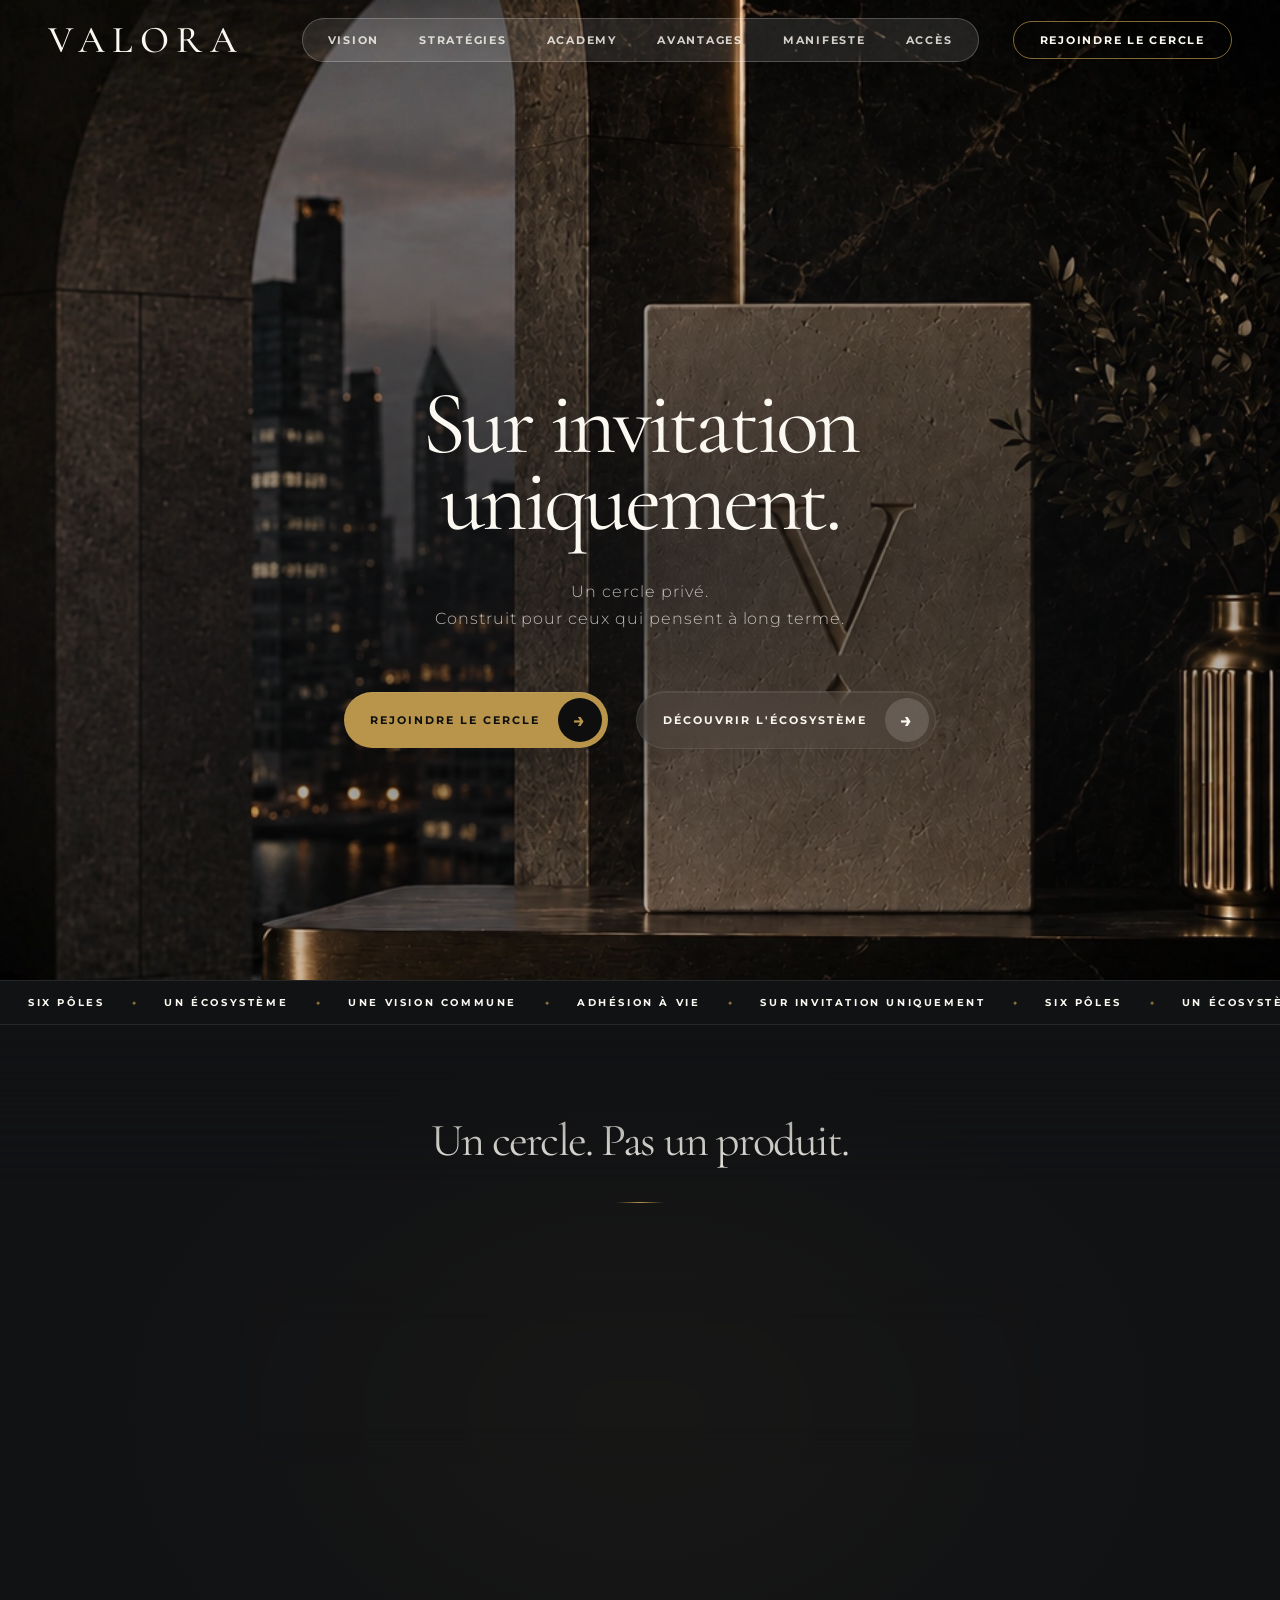
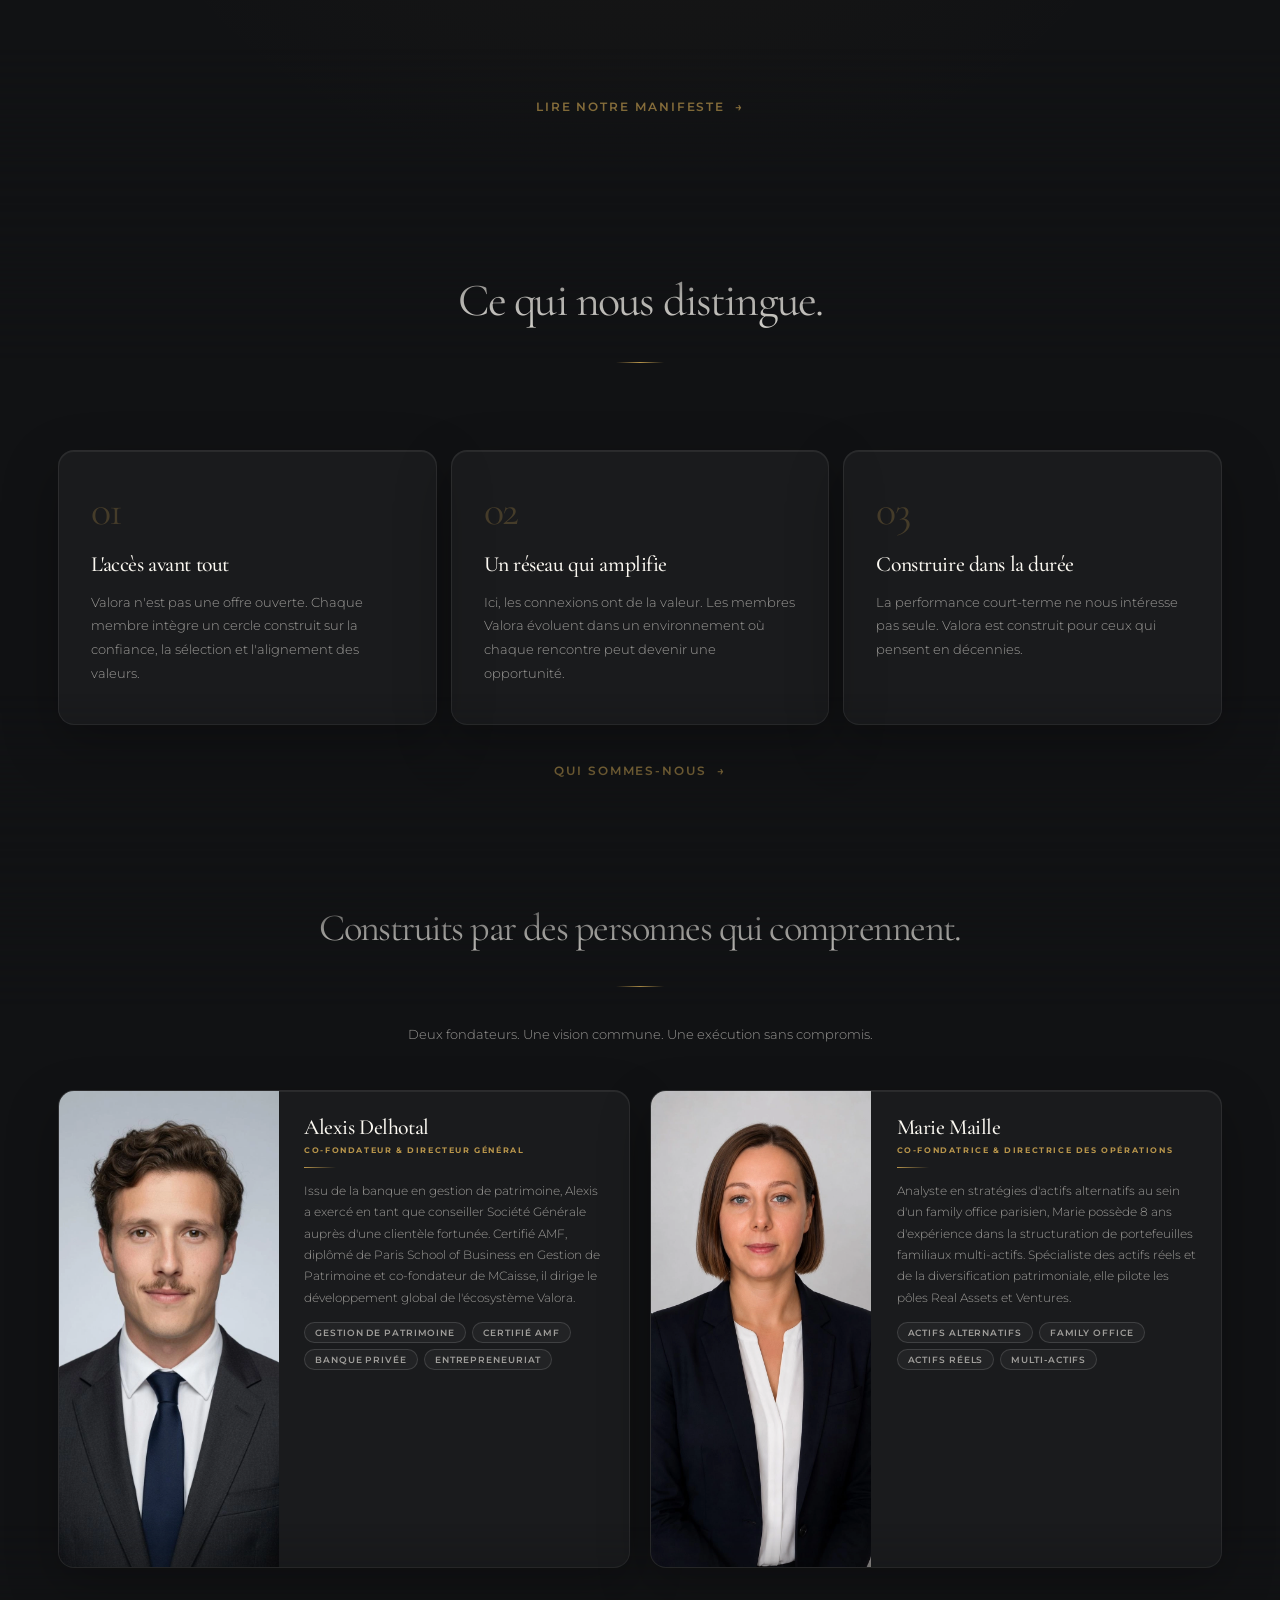
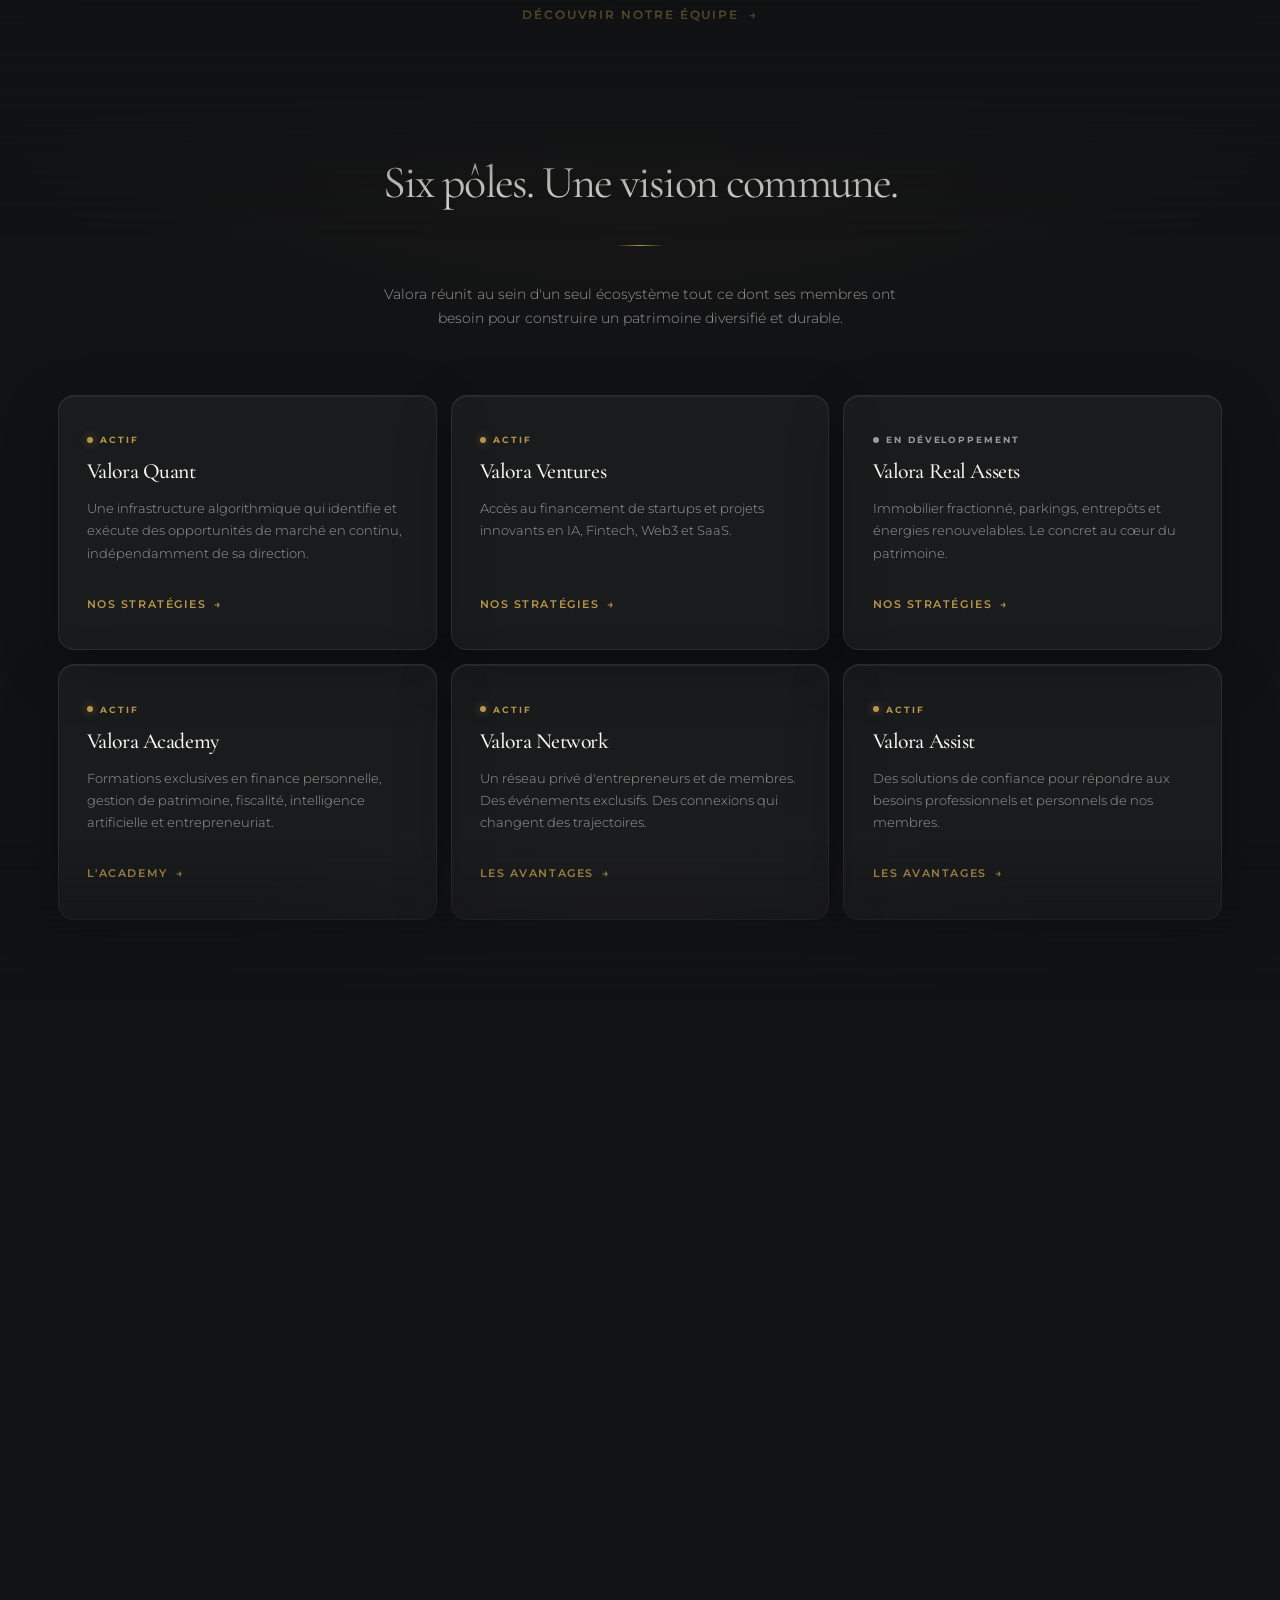
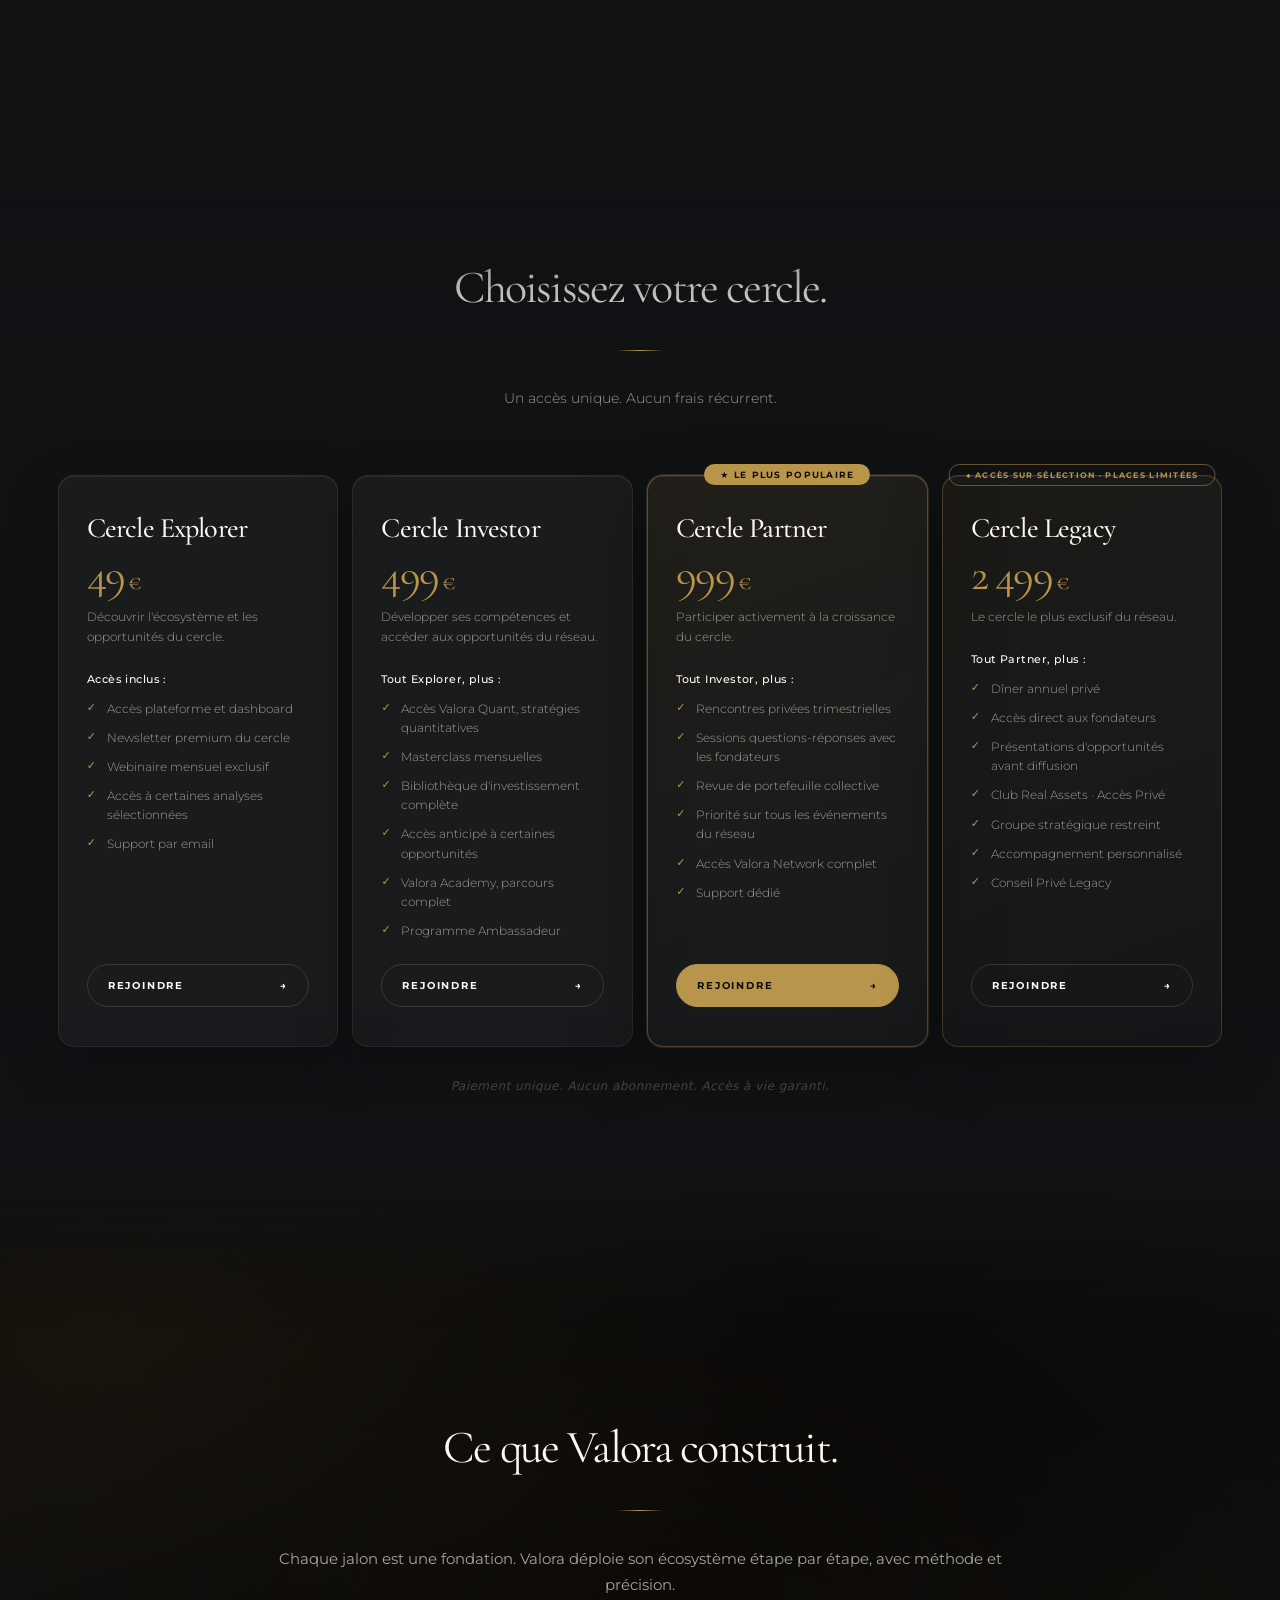
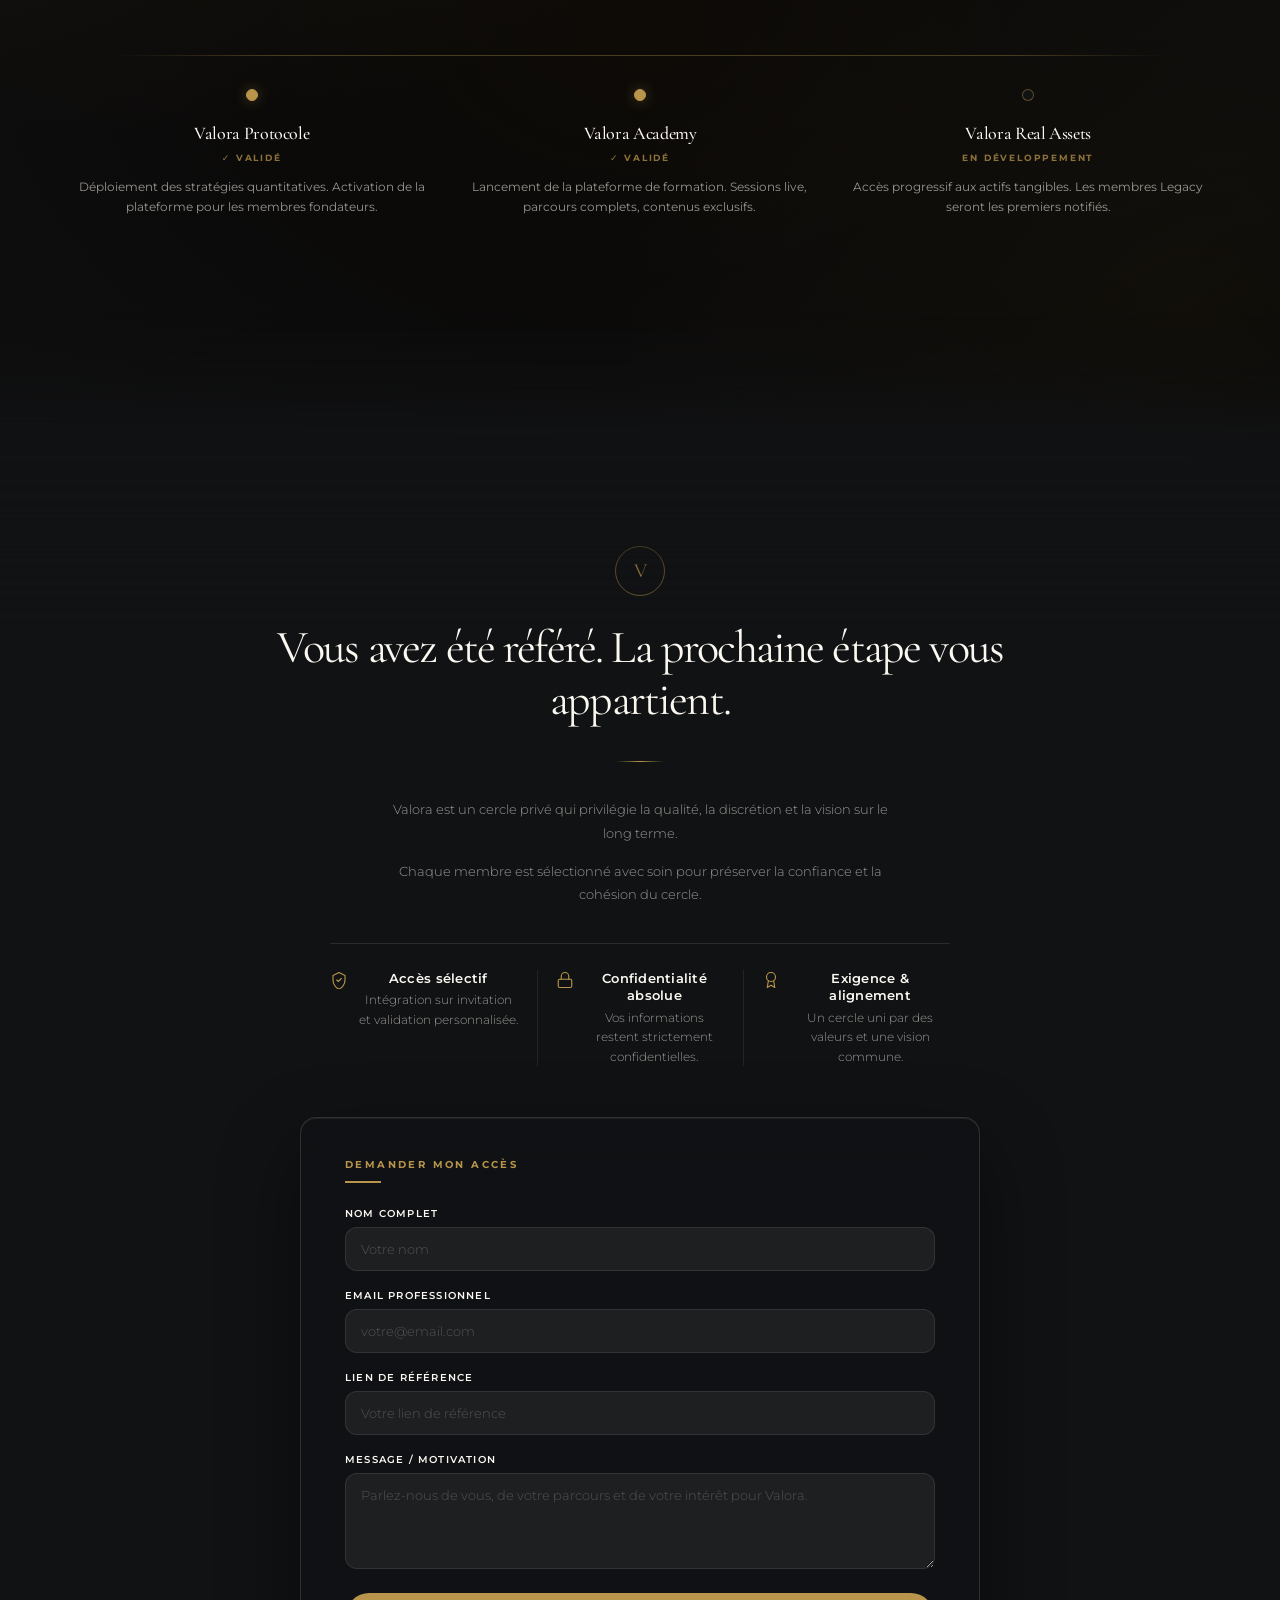
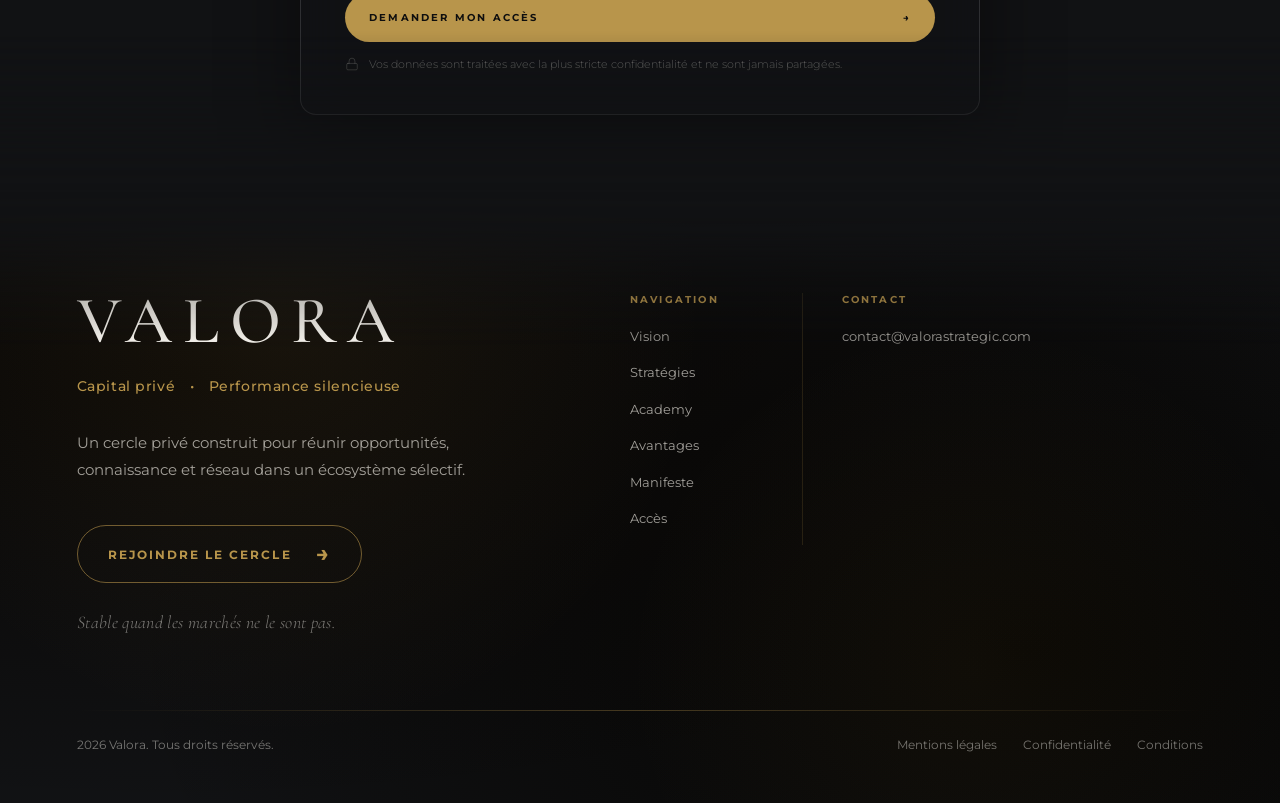
==== commit f3a417ff: "feat: refonte offres — Cercles, rareté Legacy, vocabulaire exclusif - Renommer les 4 tiers : Cercle " ====
--- a/index.html
+++ b/index.html
@@ -50,7 +50,7 @@
       {
         "@type": "Question",
         "name": "Quels sont les niveaux d'adhésion à Valora ?",
-        "acceptedAnswer": {"@type": "Answer", "text": "Quatre niveaux à vie, sans abonnement : Explorer 49€, Investor 499€, Partner 999€, Legacy 2499€. Chaque niveau donne accès à un ensemble croissant de pôles de l'écosystème."}
+        "acceptedAnswer": {"@type": "Answer", "text": "Quatre cercles à vie, sans abonnement : Cercle Explorer 49€, Cercle Investor 499€, Cercle Partner 999€, Cercle Legacy 2499€ (accès sur sélection, places limitées). Chaque niveau donne accès à un ensemble croissant de pôles de l'écosystème."}
       },
       {
         "@type": "Question",
@@ -428,17 +428,18 @@
 
         <article class="pricing-card reveal" data-delay="0">
           <div class="pricing-card-head">
-            <h3>Explorer</h3>
+            <h3>Cercle Explorer</h3>
             <div class="pricing-price">
               <span class="pricing-amount">49</span><span class="pricing-currency">€</span>
             </div>
-            <p class="pricing-desc">Découvrez l'écosystème Valora. Premier pas vers le cercle.</p>
+            <p class="pricing-desc">Découvrir l'écosystème et les opportunités du cercle.</p>
           </div>
           <ul class="pricing-features">
             <li class="pricing-feature-header">Accès inclus :</li>
             <li>Accès plateforme et dashboard</li>
-            <li>Communications officielles du cercle</li>
-            <li>Accès Valora Academy, modules de découverte</li>
+            <li>Newsletter premium du cercle</li>
+            <li>Webinaire mensuel exclusif</li>
+            <li>Accès à certaines analyses sélectionnées</li>
             <li>Support par email</li>
           </ul>
           <a href="./acces.html" class="pricing-cta">Rejoindre <span>→</span></a>
@@ -446,18 +447,20 @@
 
         <article class="pricing-card reveal" data-delay="80">
           <div class="pricing-card-head">
-            <h3>Investor</h3>
+            <h3>Cercle Investor</h3>
             <div class="pricing-price">
               <span class="pricing-amount">499</span><span class="pricing-currency">€</span>
             </div>
-            <p class="pricing-desc">Accédez aux stratégies et à la formation complète.</p>
+            <p class="pricing-desc">Développer ses compétences et accéder aux opportunités du réseau.</p>
           </div>
           <ul class="pricing-features">
             <li class="pricing-feature-header">Tout Explorer, plus :</li>
             <li>Accès Valora Quant, stratégies quantitatives</li>
+            <li>Masterclass mensuelles</li>
+            <li>Bibliothèque d'investissement complète</li>
+            <li>Accès anticipé à certaines opportunités</li>
             <li>Valora Academy, parcours complet</li>
-            <li>Accès Valora Ventures, opportunités sélectionnées</li>
-            <li>Système de référence multi-niveaux</li>
+            <li>Programme Ambassadeur</li>
           </ul>
           <a href="./acces.html" class="pricing-cta">Rejoindre <span>→</span></a>
         </article>
@@ -465,36 +468,42 @@
         <article class="pricing-card pricing-card--featured reveal" data-delay="160">
           <div class="pricing-badge">★ Le plus populaire</div>
           <div class="pricing-card-head">
-            <h3>Partner</h3>
+            <h3>Cercle Partner</h3>
             <div class="pricing-price">
               <span class="pricing-amount">999</span><span class="pricing-currency">€</span>
             </div>
-            <p class="pricing-desc">Le cercle complet. Stratégies, réseau, accès privilégiés.</p>
+            <p class="pricing-desc">Participer activement à la croissance du cercle.</p>
           </div>
           <ul class="pricing-features">
             <li class="pricing-feature-header">Tout Investor, plus :</li>
-            <li>Événements privés Valora Network</li>
-            <li>Academy complète (finance, IA, entrepreneuriat)</li>
+            <li>Rencontres privées trimestrielles</li>
+            <li>Sessions questions-réponses avec les fondateurs</li>
+            <li>Revue de portefeuille collective</li>
+            <li>Priorité sur tous les événements du réseau</li>
+            <li>Accès Valora Network complet</li>
             <li>Support dédié</li>
-            <li>Accès prioritaire aux nouvelles opportunités</li>
           </ul>
           <a href="./acces.html" class="pricing-cta pricing-cta--gold">Rejoindre <span>→</span></a>
         </article>
 
-        <article class="pricing-card reveal" data-delay="240">
+        <article class="pricing-card pricing-card--legacy reveal" data-delay="240">
+          <div class="pricing-badge pricing-badge--legacy">◆ Accès sur sélection · Places limitées</div>
           <div class="pricing-card-head">
-            <h3>Legacy</h3>
+            <h3>Cercle Legacy</h3>
             <div class="pricing-price">
               <span class="pricing-amount">2 499</span><span class="pricing-currency">€</span>
             </div>
-            <p class="pricing-desc">Pour ceux qui bâtissent sur le long terme.</p>
+            <p class="pricing-desc">Le cercle le plus exclusif du réseau.</p>
           </div>
           <ul class="pricing-features">
             <li class="pricing-feature-header">Tout Partner, plus :</li>
-            <li>Cercle privé, places limitées</li>
-            <li>Accès Valora Real Assets, actifs tangibles</li>
-            <li>Allocations exclusives et co-participation</li>
-            <li>Groupe privé des fondateurs</li>
+            <li>Dîner annuel privé</li>
+            <li>Accès direct aux fondateurs</li>
+            <li>Présentations d'opportunités avant diffusion</li>
+            <li>Club Real Assets · Accès Privé</li>
+            <li>Groupe stratégique restreint</li>
+            <li>Accompagnement personnalisé</li>
+            <li>Conseil Privé Legacy</li>
           </ul>
           <a href="./acces.html" class="pricing-cta">Rejoindre <span>→</span></a>
         </article>
--- a/valora.css
+++ b/valora.css
@@ -4129,6 +4129,21 @@
       border-color: transparent;
       color: var(--black);
     }
+    .pricing-card--legacy {
+      background: linear-gradient(160deg, rgba(184, 149, 75, 0.06) 0%, rgba(255, 255, 255, 0.03) 60%, rgba(255, 255, 255, 0.02) 100%);
+      border-color: rgba(184, 149, 75, 0.30);
+    }
+    .pricing-card--legacy:hover {
+      border-color: rgba(184, 149, 75, 0.55);
+      box-shadow: var(--glass-inset), 0 0 0 1px rgba(184, 149, 75, 0.20), 0 32px 80px rgba(184, 149, 75, 0.08);
+    }
+    .pricing-badge--legacy {
+      background: transparent;
+      color: var(--gold);
+      border: 1px solid rgba(184, 149, 75, 0.50);
+      font-size: 8px;
+      letter-spacing: 0.16em;
+    }
     .pricing-footnote {
       text-align: center;
       margin: clamp(22px, 2.5vw, 36px) 0 0;
